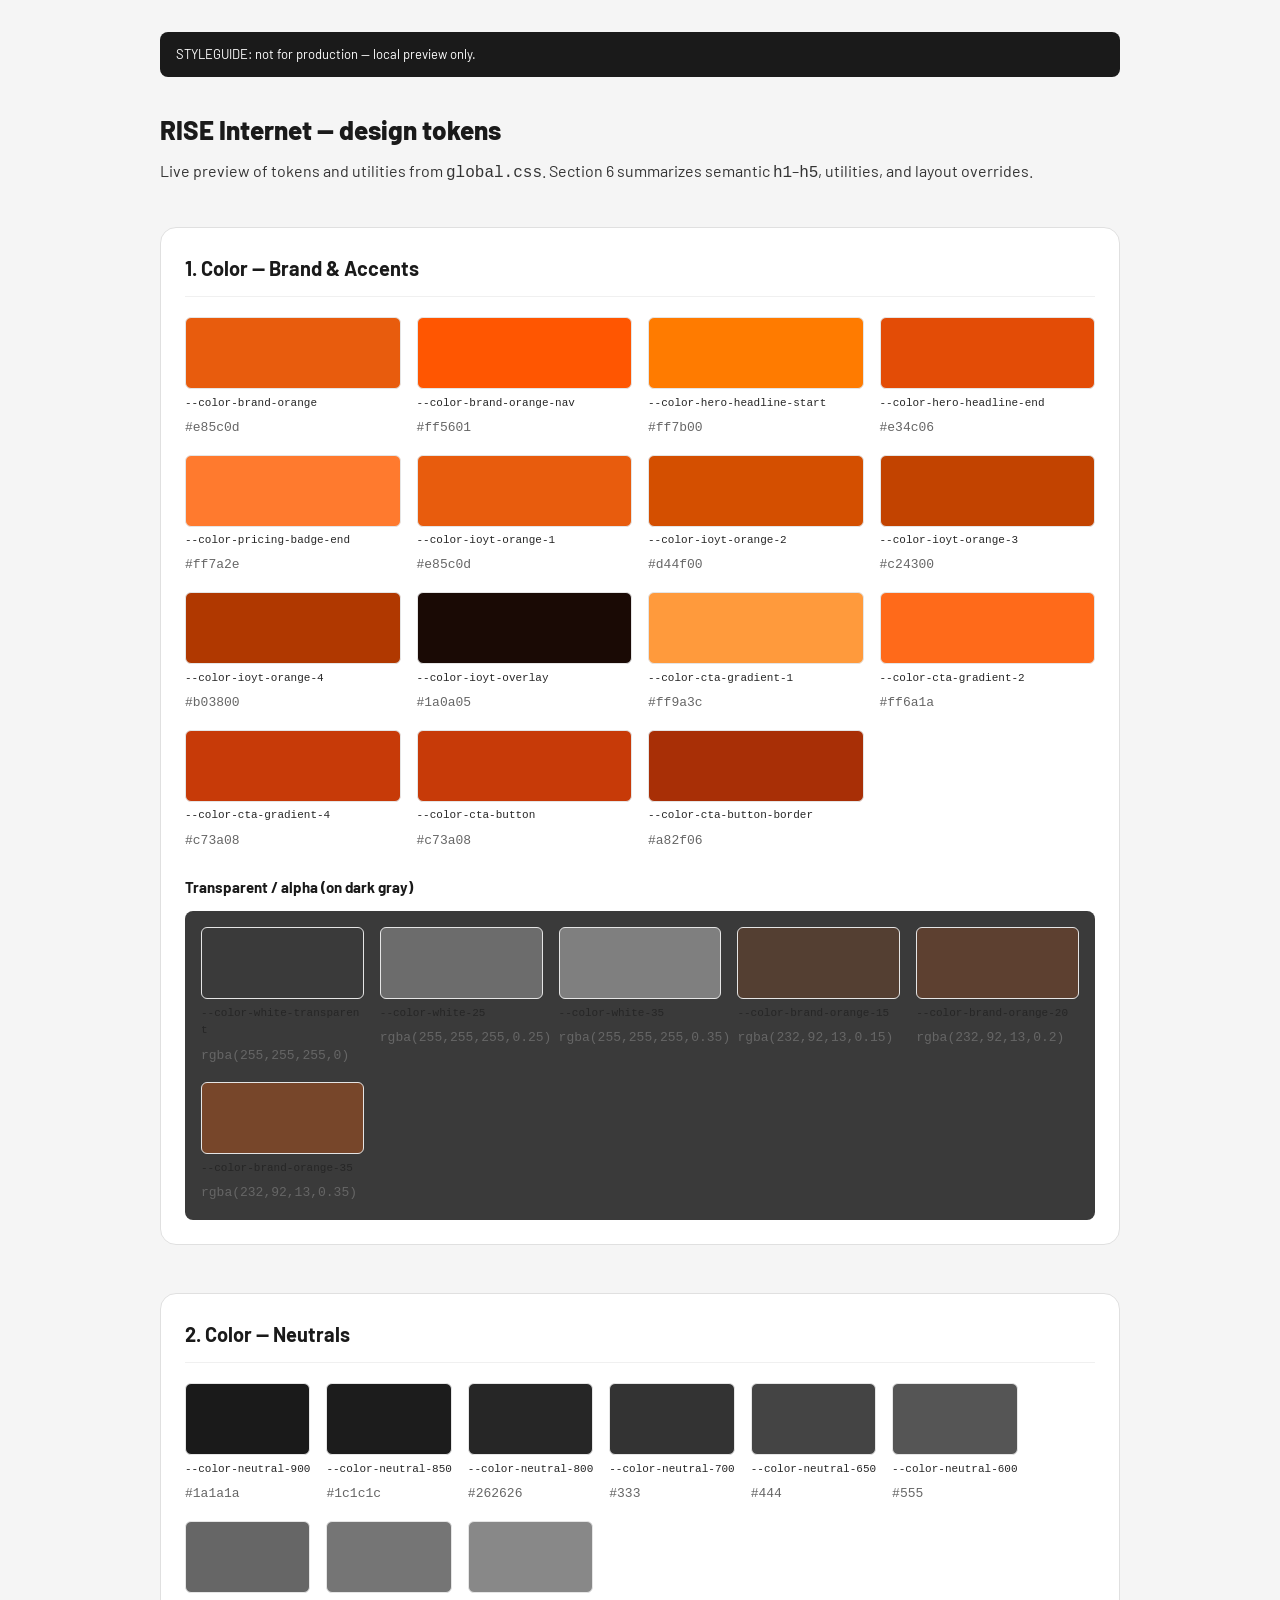
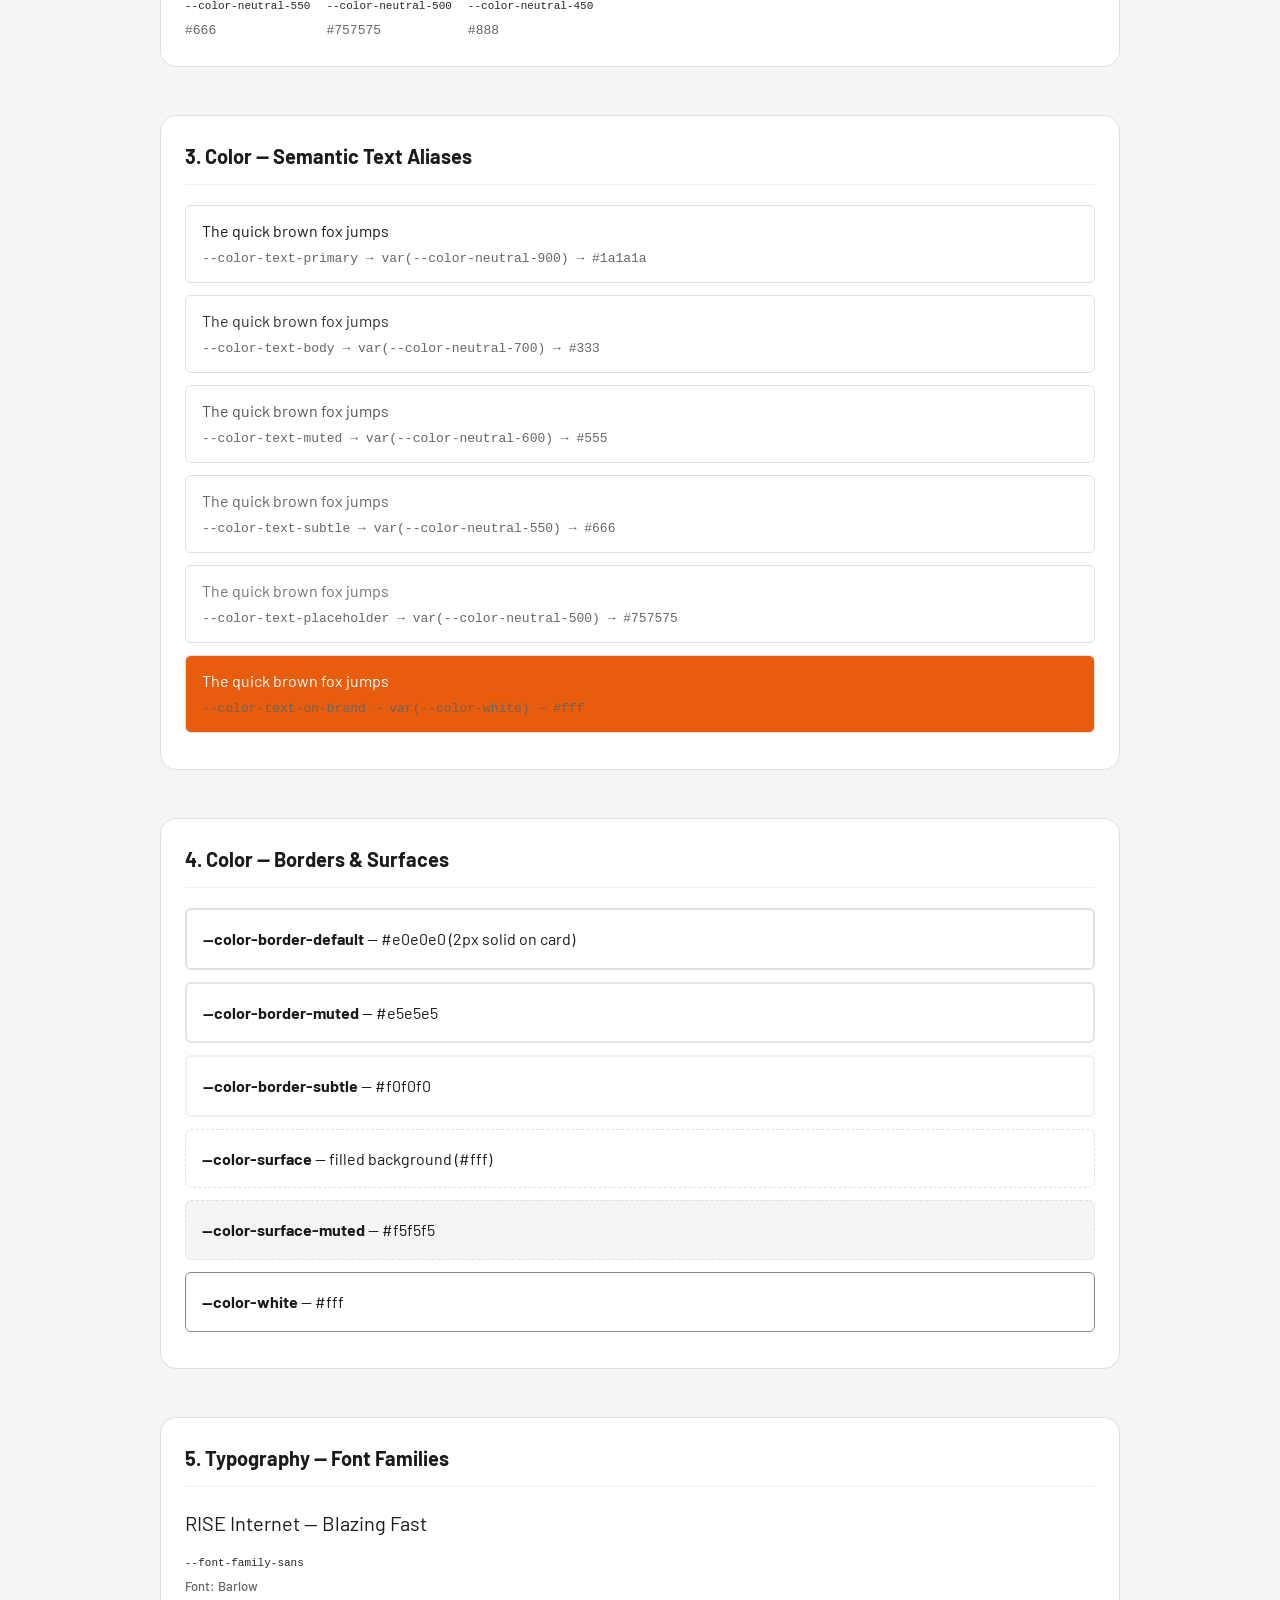
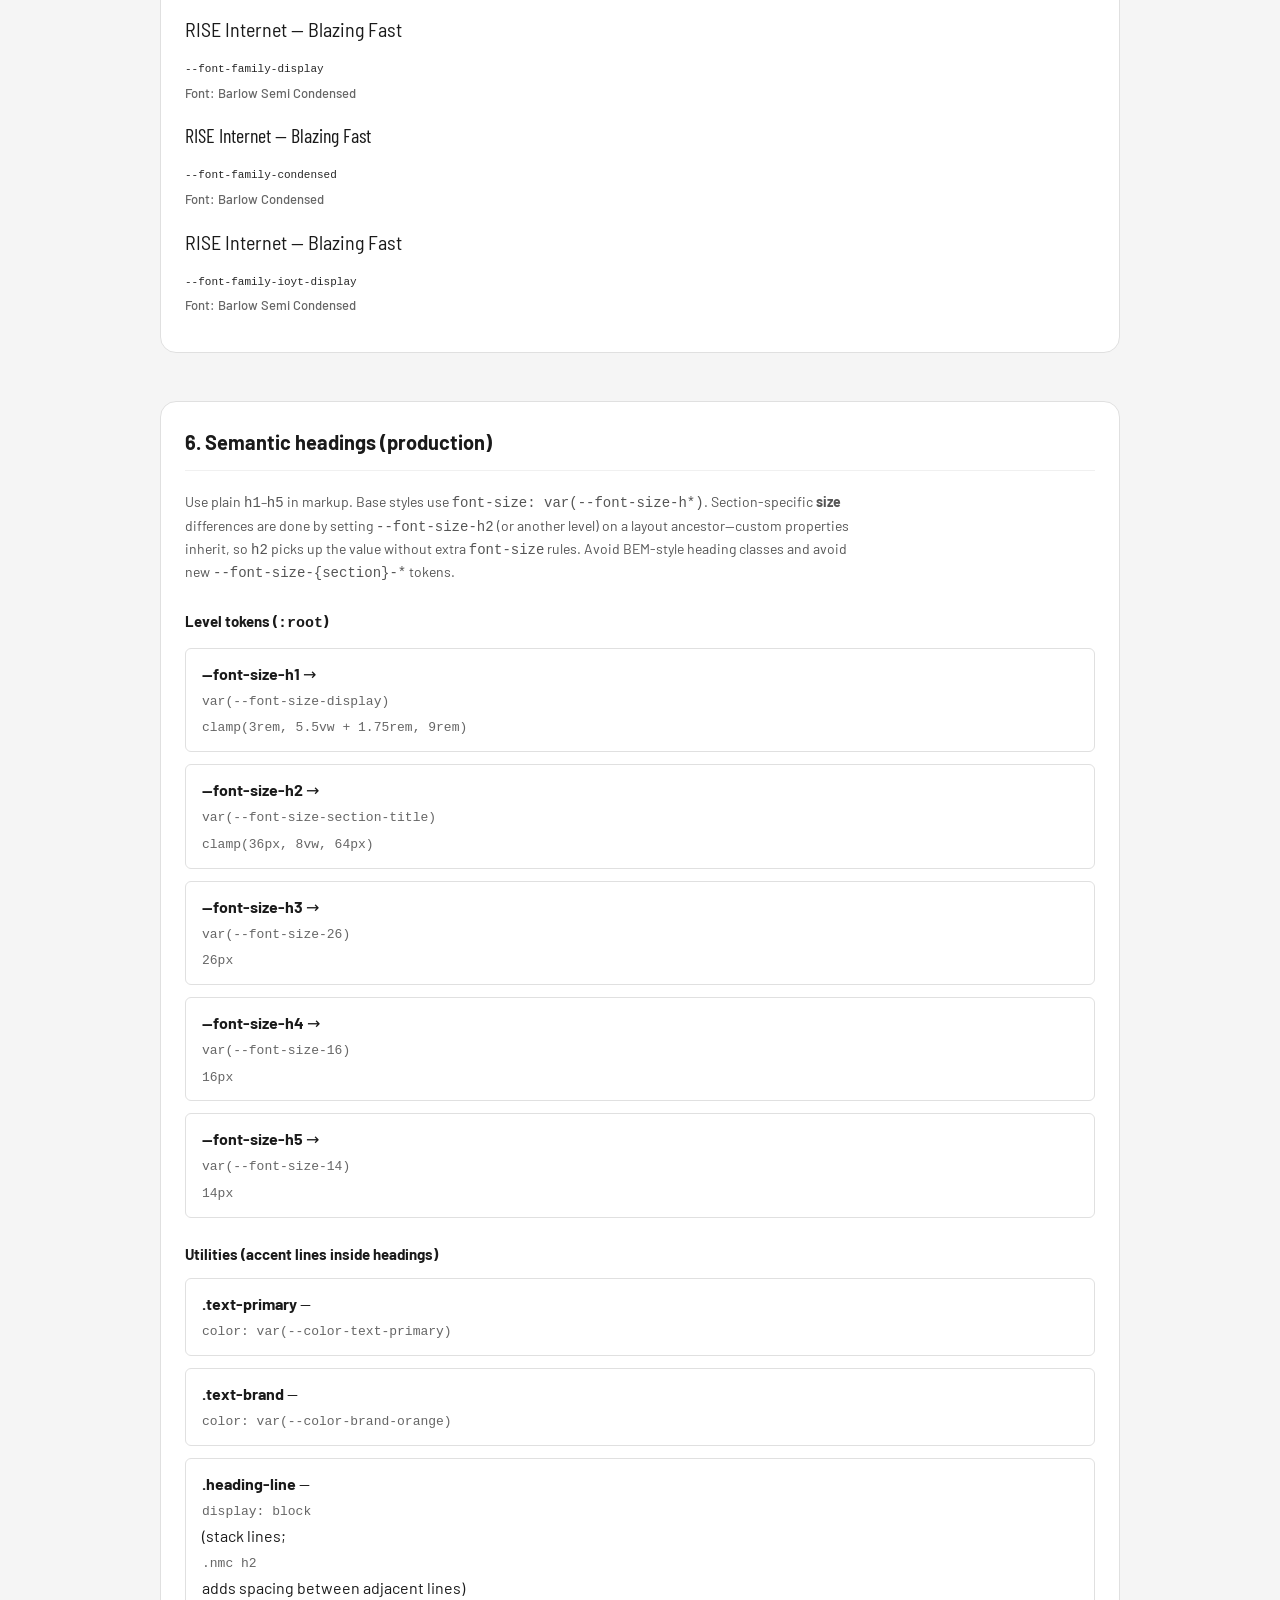
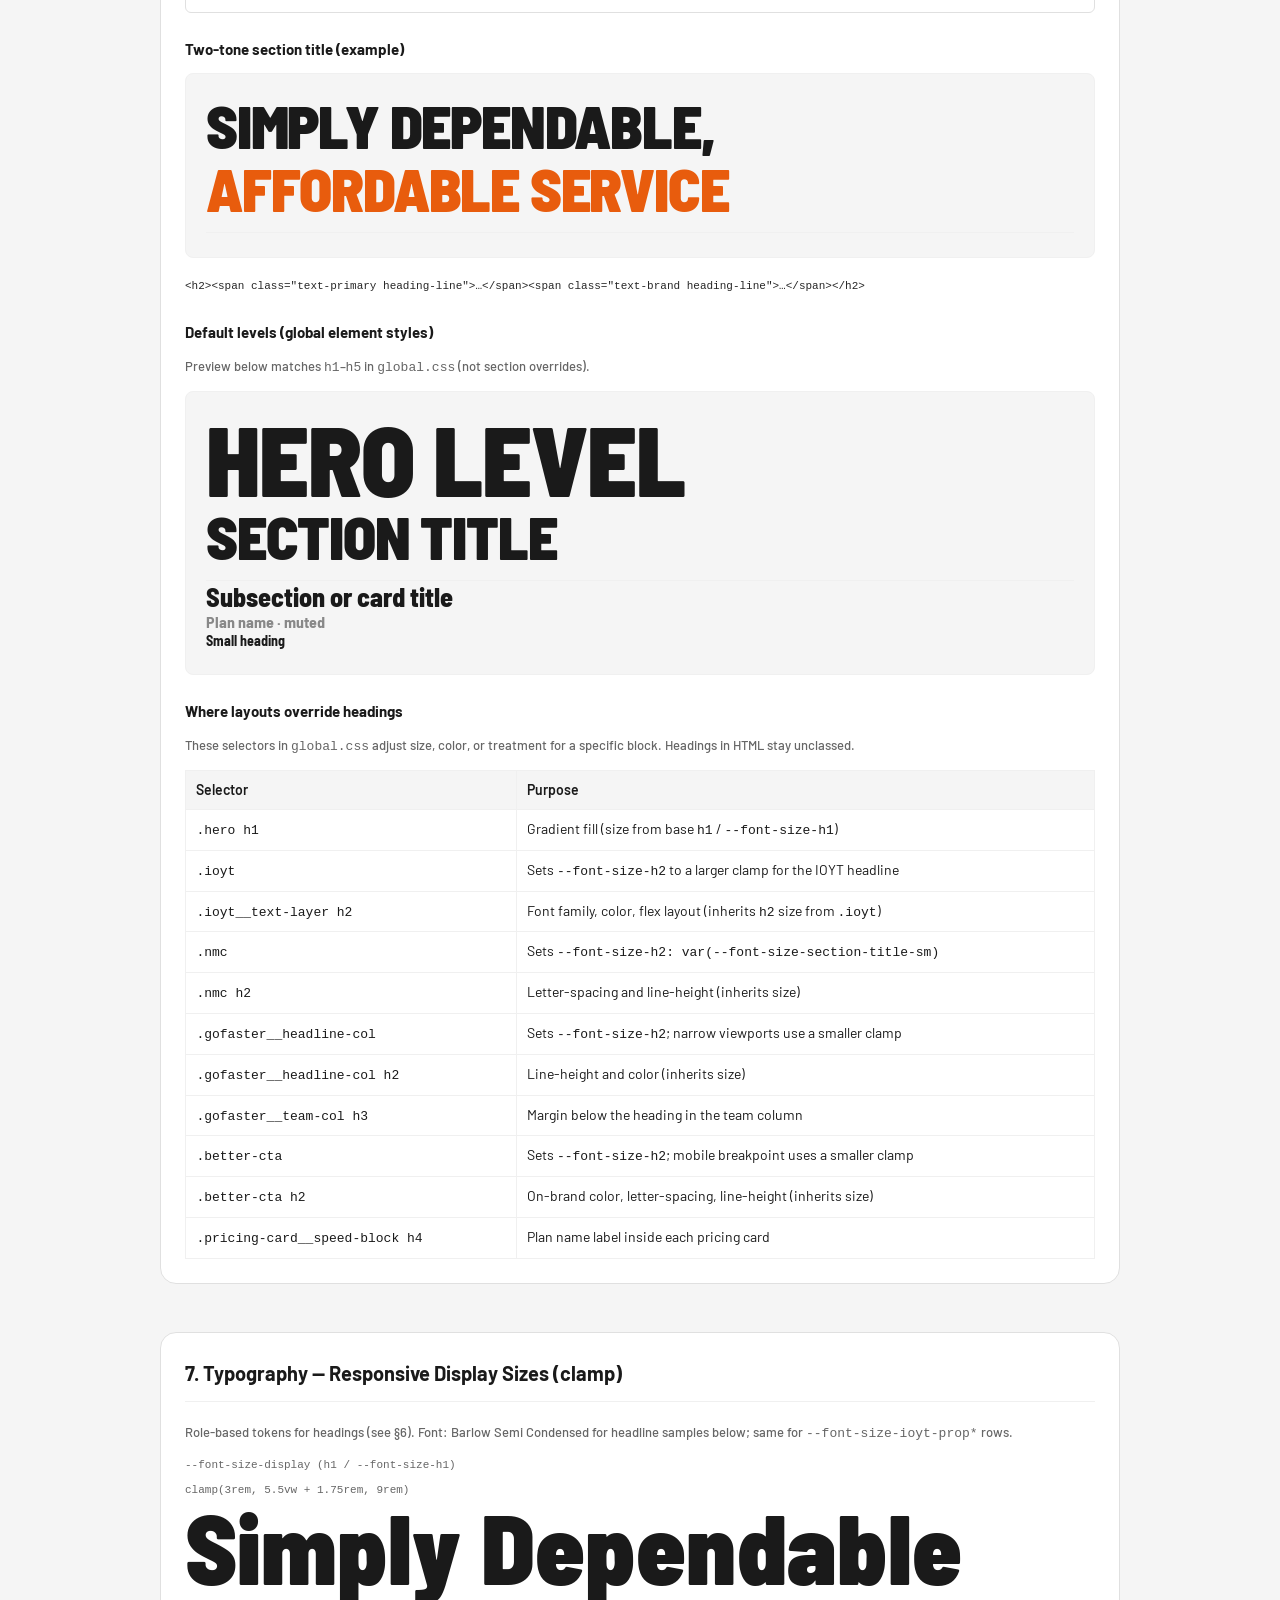
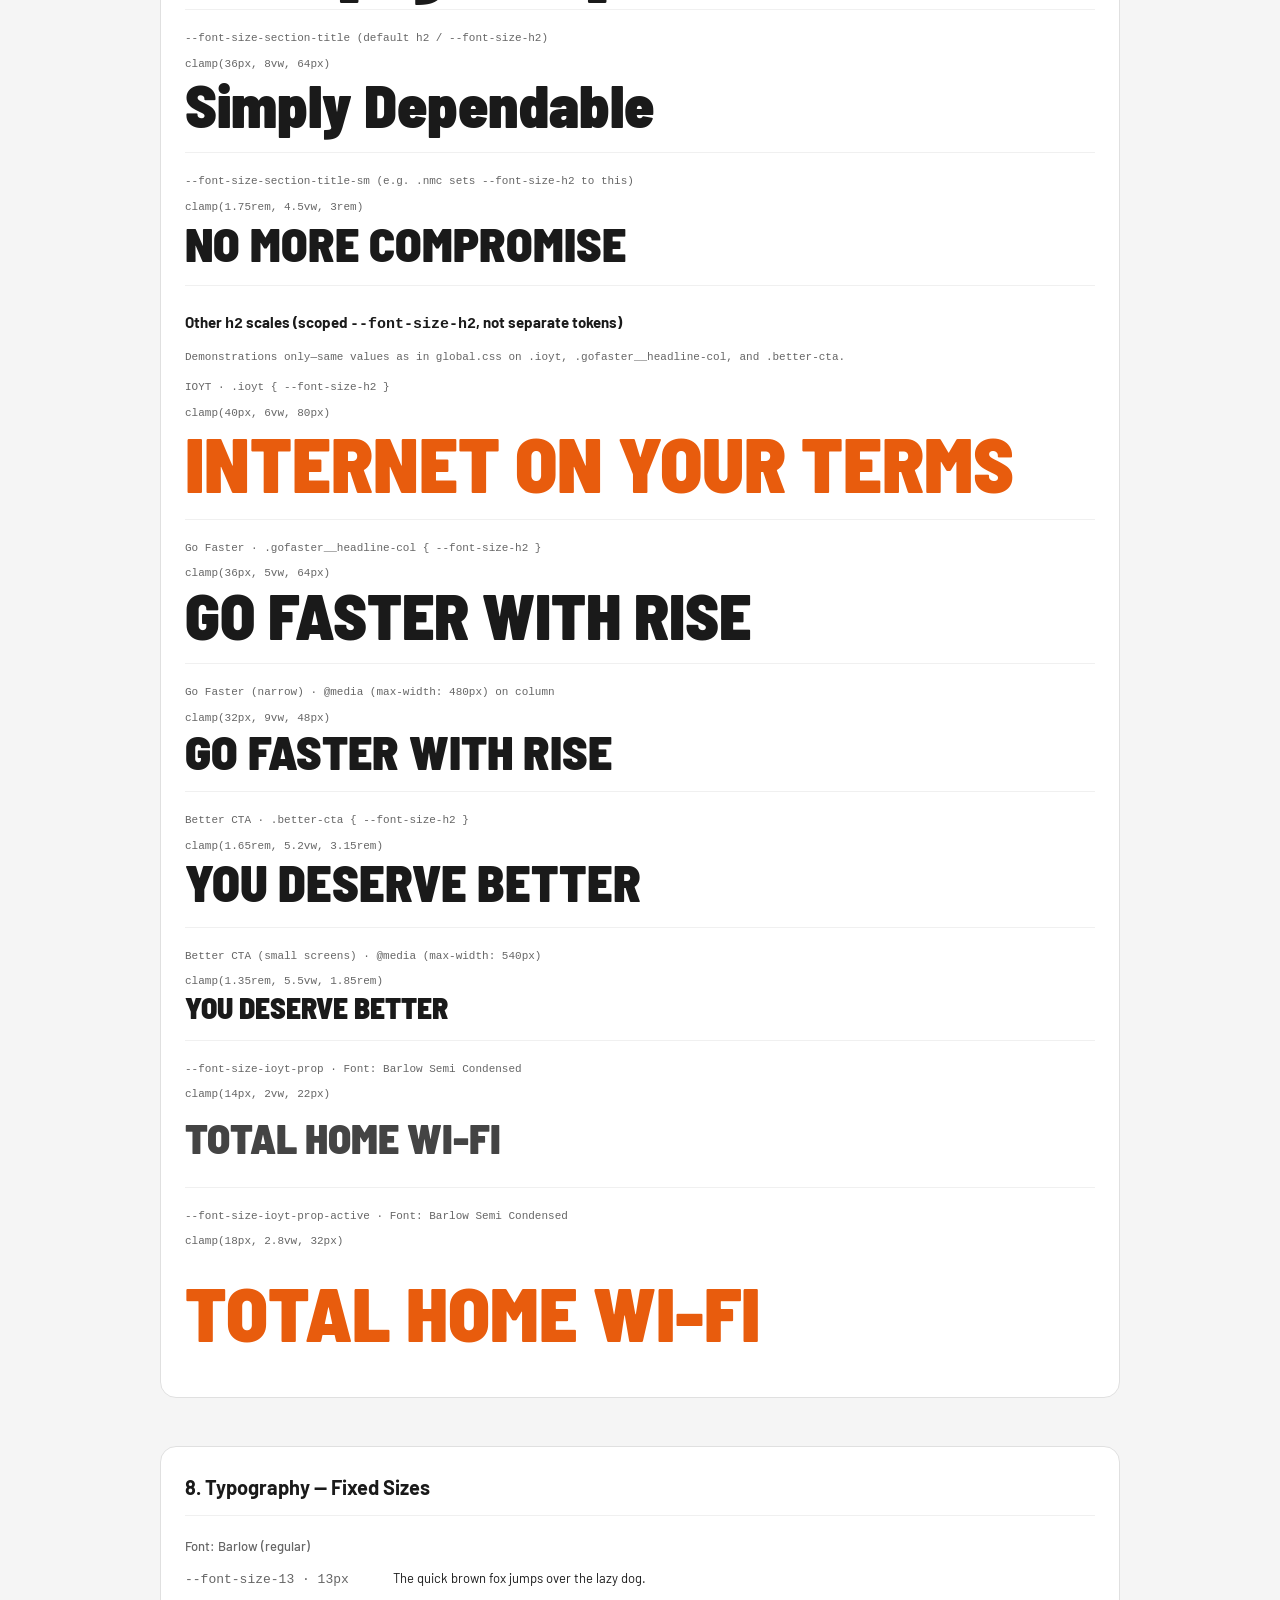
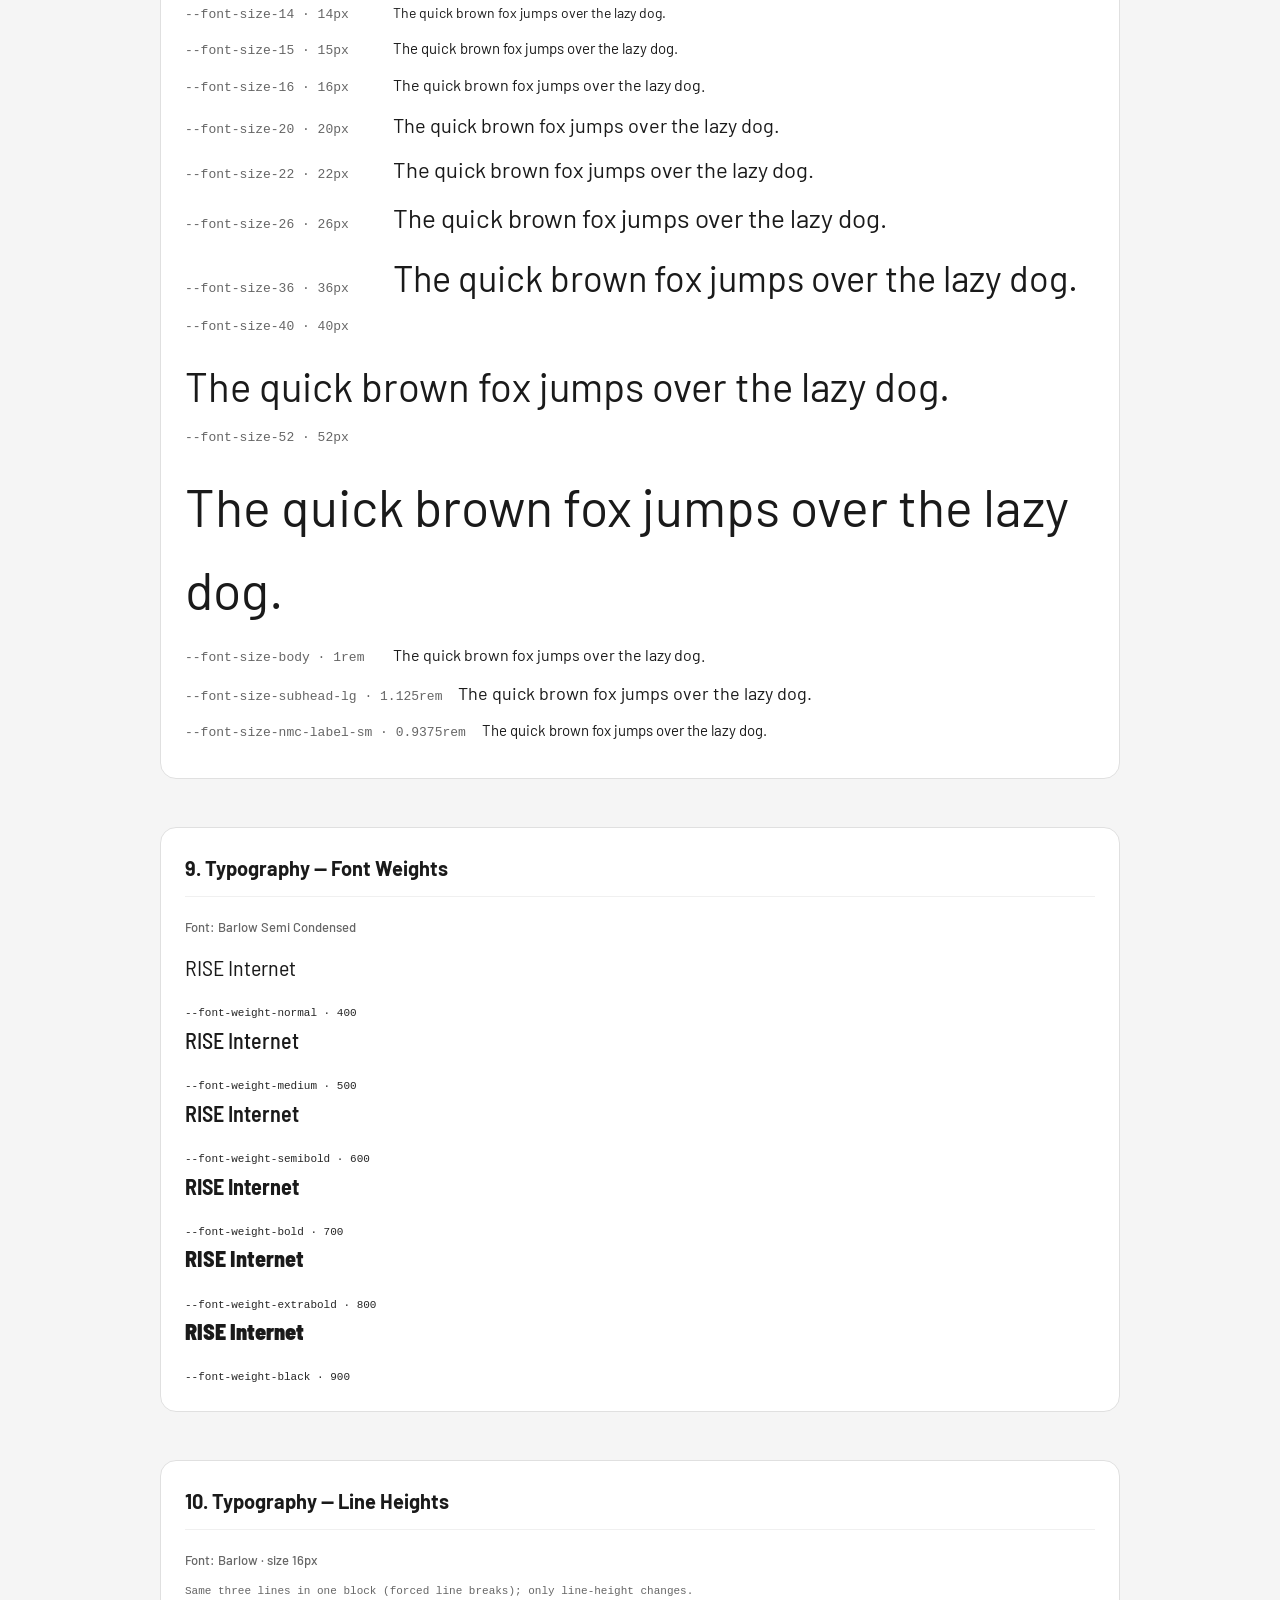
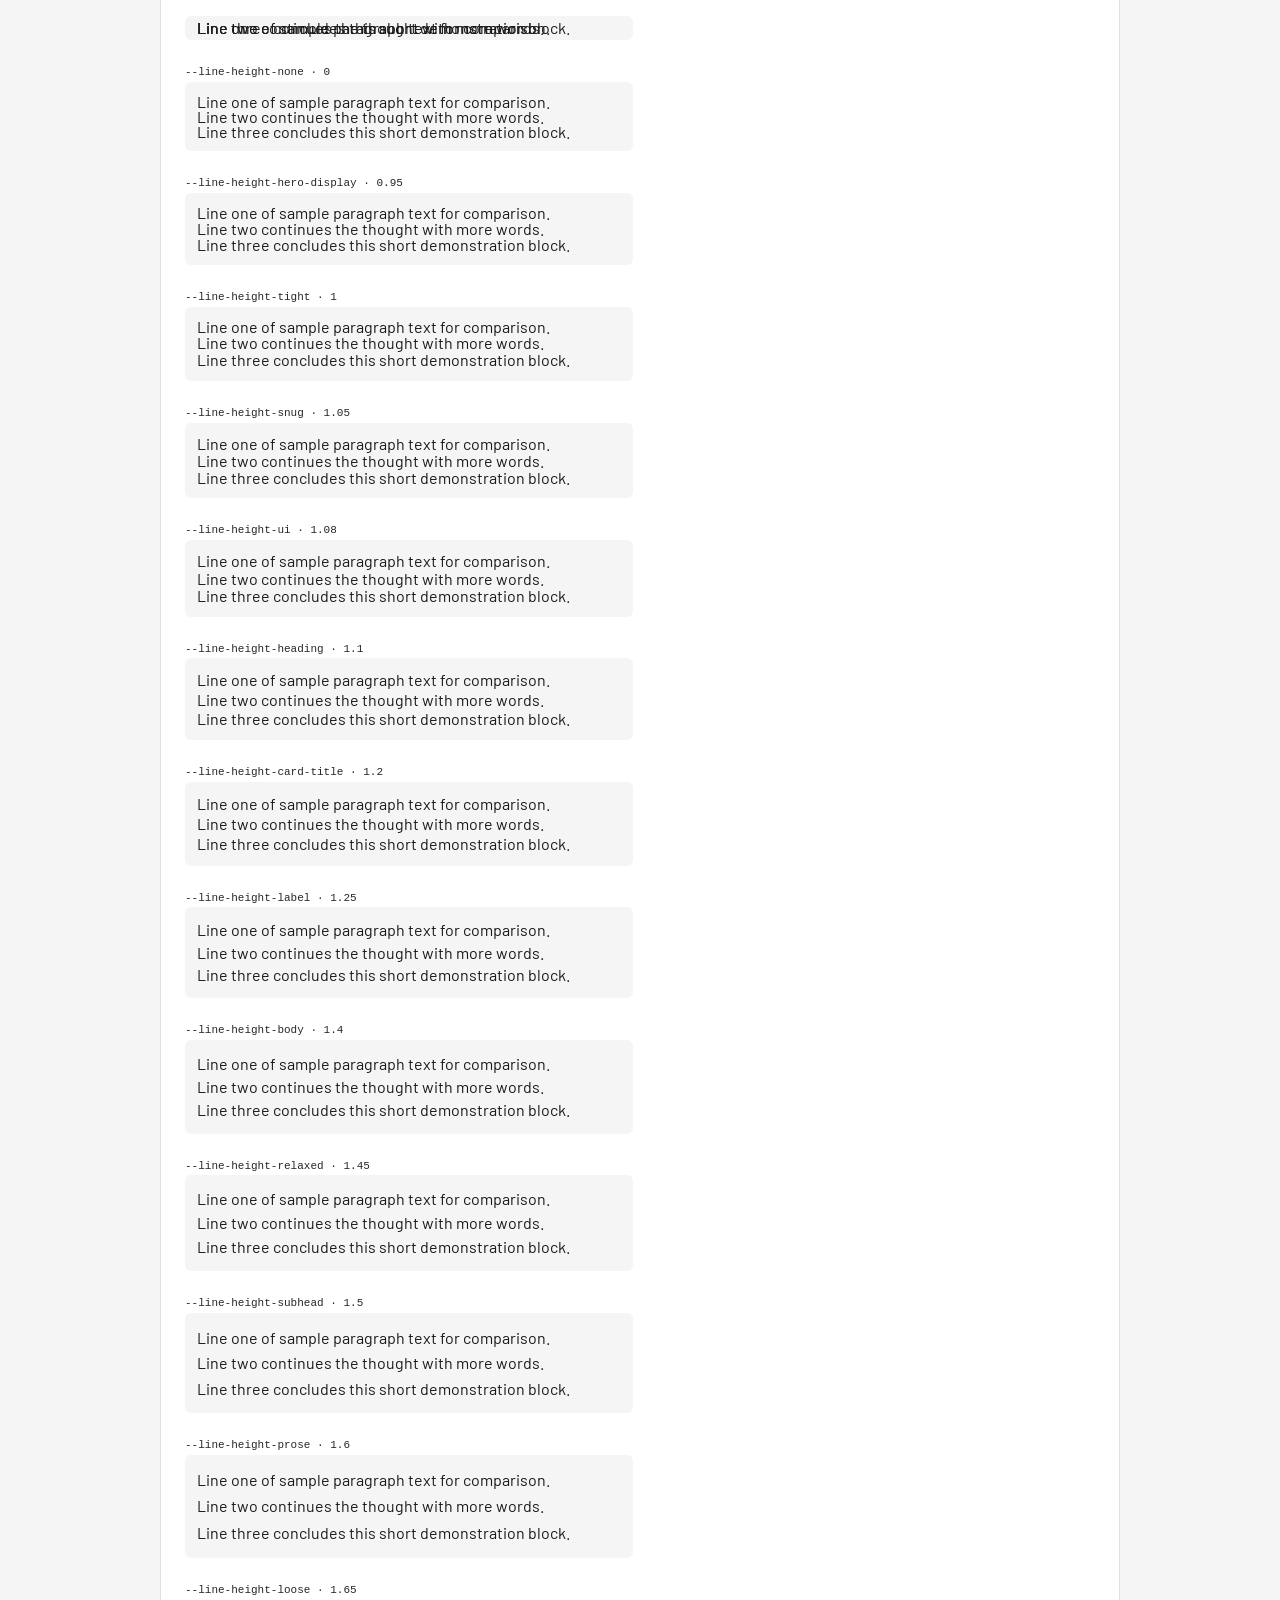
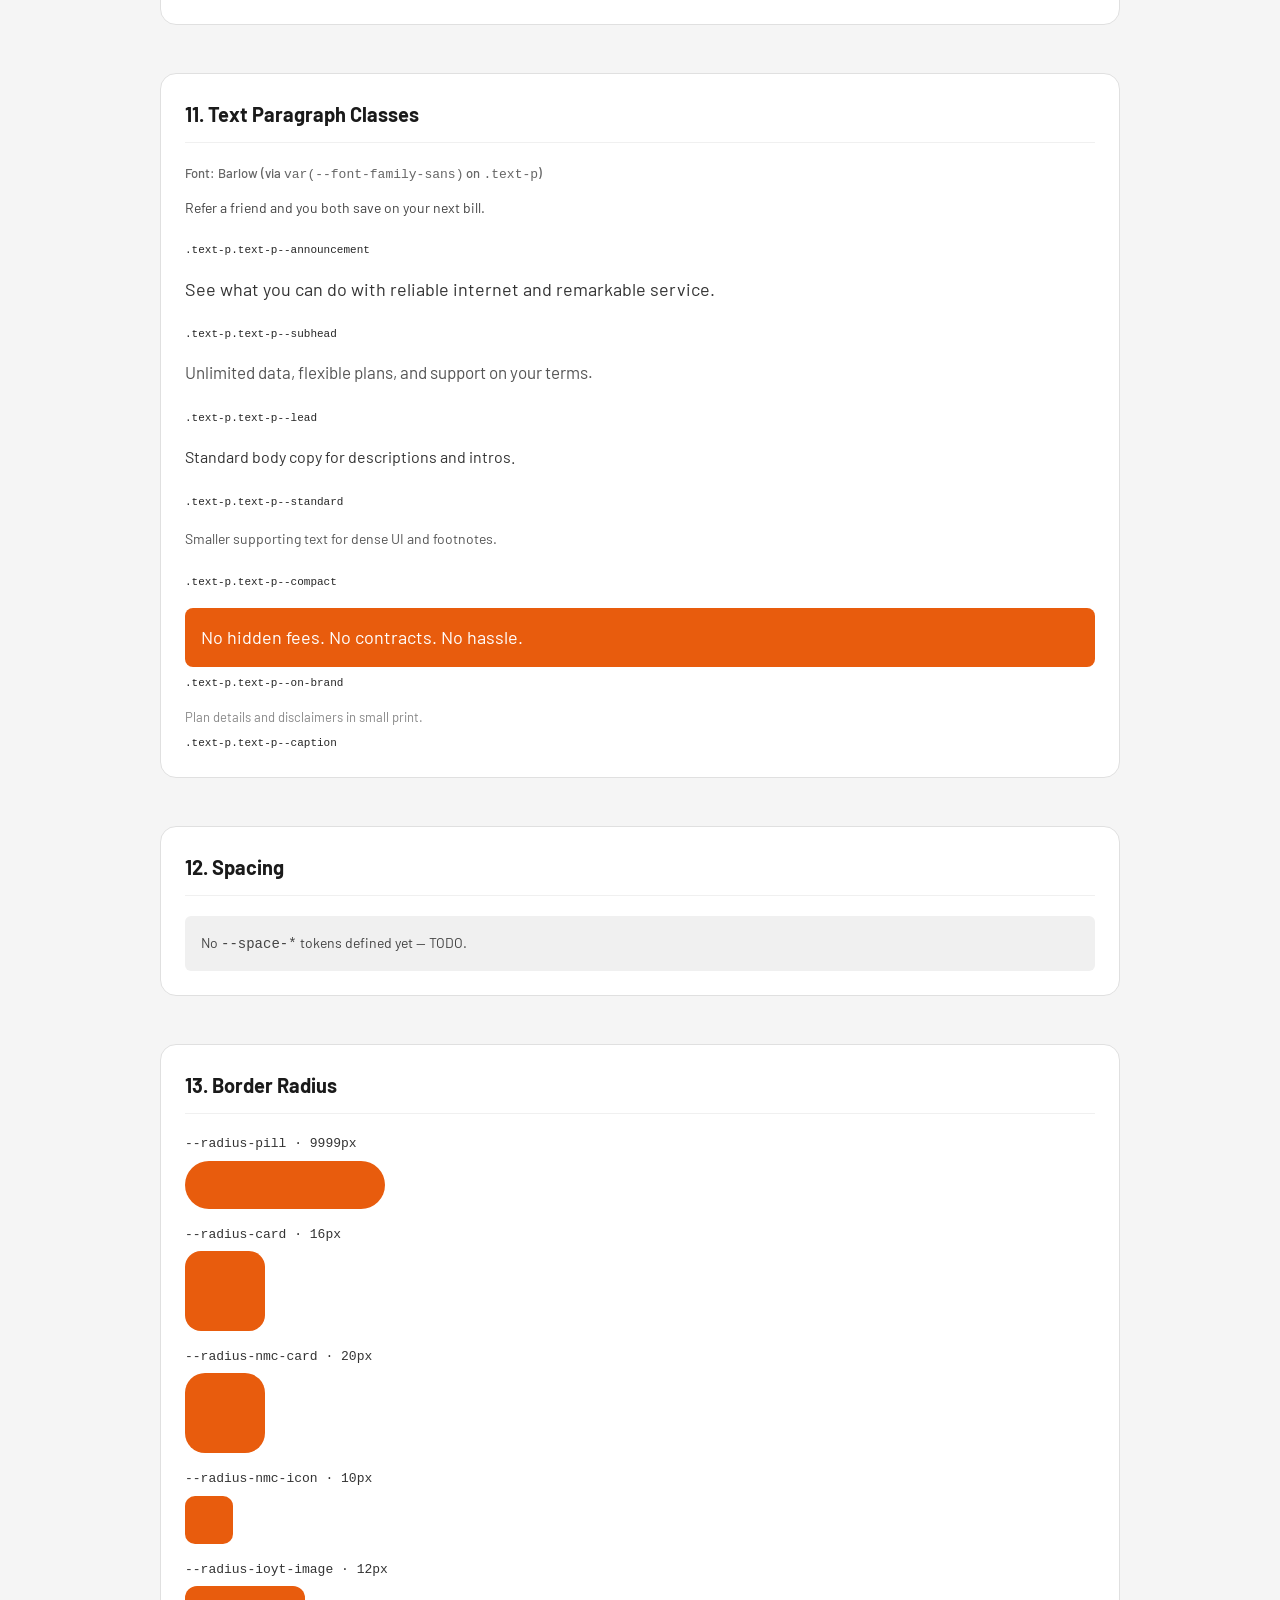
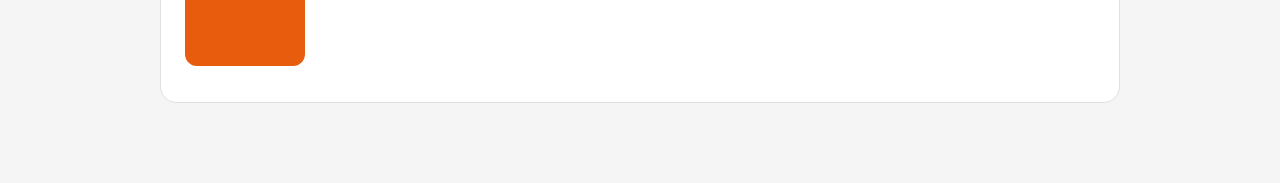
==== styleguide.html @ 84411ff9 "Initial commit: Rise Internet prototype" ====
<!DOCTYPE html>
<!-- STYLEGUIDE: not for production -->
<html lang="en">
<head>
  <meta charset="UTF-8" />
  <meta name="viewport" content="width=device-width, initial-scale=1" />
  <title>RISE Internet — Style guide</title>
  <link rel="preconnect" href="https://fonts.googleapis.com" />
  <link rel="preconnect" href="https://fonts.gstatic.com" crossorigin />
  <link href="https://fonts.googleapis.com/css2?family=Barlow:wght@400;500;600;700;800;900&family=Barlow+Condensed:wght@700;800;900&family=Barlow+Semi+Condensed:wght@700;800;900&display=swap" rel="stylesheet" />
  <link rel="stylesheet" href="global.css" />
  <style>
    /* Demo chrome only — does not define or override design tokens */
    .sg {
      font-family: var(--font-family-sans);
      color: var(--color-neutral-900);
      background: var(--color-surface-muted);
      min-height: 100vh;
      padding: 2rem 1.5rem 4rem;
    }
    /* Neutralize global semantic heading styles (this page is a token preview, not marketing layout) */
    .sg h1,
    .sg h2,
    .sg h3,
    .sg h4,
    .sg h5 {
      font-family: var(--font-family-sans);
      font-weight: var(--font-weight-bold);
      text-transform: none;
      letter-spacing: normal;
      line-height: var(--line-height-prose);
      background: none;
      -webkit-text-fill-color: unset;
      color: var(--color-neutral-900);
    }
    .sg__banner {
      max-width: 960px;
      margin: 0 auto 2rem;
      padding: 0.75rem 1rem;
      background: var(--color-neutral-900);
      color: var(--color-white);
      font-size: var(--font-size-13);
      border-radius: 8px;
    }
    .sg__intro {
      max-width: 960px;
      margin: 0 auto 2.5rem;
    }
    .sg__intro h1 {
      margin: 0 0 0.5rem;
      font-size: var(--font-size-26);
      font-weight: var(--font-weight-extrabold);
    }
    .sg__note {
      margin: 0 0 1.25rem;
      font-size: var(--font-size-14);
      color: var(--color-text-muted);
      line-height: var(--line-height-prose);
      max-width: 42rem;
    }
    .sg__section {
      max-width: 960px;
      margin: 0 auto 3rem;
      padding: 1.5rem;
      background: var(--color-white);
      border-radius: var(--radius-card);
      border: 1px solid var(--color-border-default);
    }
    .sg__section h2 {
      margin: 0 0 1.25rem;
      font-size: var(--font-size-20);
      font-weight: var(--font-weight-bold);
      padding-bottom: 0.75rem;
      border-bottom: 1px solid var(--color-border-subtle);
    }
    .sg__subsection-title {
      margin: 1.5rem 0 0.75rem;
      font-size: var(--font-size-15);
      font-weight: var(--font-weight-semibold);
      color: var(--color-neutral-650);
    }
    .sg__subsection-title:first-child {
      margin-top: 0;
    }
    .sg__grid {
      display: grid;
      grid-template-columns: repeat(auto-fill, minmax(140px, 1fr));
      gap: 1rem;
    }
    .sg__grid--wide {
      grid-template-columns: repeat(auto-fill, minmax(200px, 1fr));
    }
    .sg__swatch {
      display: flex;
      flex-direction: column;
      gap: 0.35rem;
    }
    .sg__swatch-fill {
      height: 72px;
      border-radius: 6px;
      border: 1px solid var(--color-border-muted);
    }
    .sg__token-name {
      font-family: ui-monospace, "Cascadia Code", "Source Code Pro", Menlo, monospace;
      font-size: 11px;
      word-break: break-all;
      color: var(--color-neutral-800);
    }
    .sg__hex {
      font-family: ui-monospace, "Cascadia Code", Menlo, monospace;
      font-size: var(--font-size-13);
      color: var(--color-neutral-550);
    }
    .sg__alpha-stage {
      background: #3a3a3a;
      padding: 1rem;
      border-radius: 8px;
      margin-top: 0.5rem;
    }
    .sg__alpha-stage .sg__grid {
      grid-template-columns: repeat(auto-fill, minmax(140px, 1fr));
    }
    .sg__neutral-row {
      display: flex;
      flex-wrap: wrap;
      gap: 1rem;
    }
    .sg__semantic-line {
      padding: 0.75rem 1rem;
      border: 1px solid var(--color-border-default);
      border-radius: 6px;
      margin-bottom: 0.75rem;
    }
    .sg__semantic-line code {
      display: block;
      font-size: var(--font-size-13);
      margin-top: 0.35rem;
      color: var(--color-neutral-550);
    }
    .sg__border-demo {
      padding: 1rem;
      margin-bottom: 0.75rem;
      border-radius: 6px;
      background: var(--color-surface);
    }
    .sg__border-demo--fill {
      min-height: 56px;
    }
    .sg__clamp-row {
      margin-bottom: 1.25rem;
      padding-bottom: 1rem;
      border-bottom: 1px solid var(--color-border-subtle);
    }
    .sg__clamp-row:last-child {
      border-bottom: none;
      margin-bottom: 0;
      padding-bottom: 0;
    }
    .sg__clamp-meta {
      font-family: ui-monospace, Menlo, monospace;
      font-size: 11px;
      color: var(--color-neutral-550);
      margin: 0.35rem 0 0.5rem;
      word-break: break-word;
    }
    .sg__fixed-row {
      display: flex;
      align-items: baseline;
      gap: 1rem;
      flex-wrap: wrap;
      margin-bottom: 0.65rem;
      font-size: var(--font-size-16);
    }
    .sg__fixed-row code {
      font-family: ui-monospace, Menlo, monospace;
      font-size: var(--font-size-13);
      color: var(--color-neutral-550);
      min-width: 12rem;
    }
    .sg__weight-row {
      margin-bottom: 0.75rem;
    }
    .sg__lh-block {
      max-width: 28rem;
      margin-bottom: 1rem;
      padding: 0.75rem;
      background: var(--color-surface-muted);
      border-radius: 6px;
    }
    .sg__lh-block p,
    .sg__lh-lines {
      margin: 0;
    }
    .sg__todo {
      padding: 1rem;
      background: var(--color-border-subtle);
      border-radius: 6px;
      color: var(--color-neutral-650);
      font-size: var(--font-size-14);
    }
    .sg__radius-demo {
      background: var(--color-brand-orange);
      margin-bottom: 0.75rem;
    }
    .sg__radius-label {
      font-size: var(--font-size-13);
      font-family: ui-monospace, Menlo, monospace;
      margin-bottom: 0.35rem;
      color: var(--color-neutral-700);
    }
    .sg__font-name {
      margin: 0.25rem 0 0.75rem;
      font-size: var(--font-size-13);
      font-weight: var(--font-weight-medium);
      color: var(--color-neutral-550);
    }
    /* Production heading preview (overrides .sg h* reset; mirrors global.css) */
    .sg__marketing {
      padding: 1.25rem 1.25rem 1.5rem;
      background: var(--color-surface-muted);
      border-radius: 8px;
      border: 1px solid var(--color-border-subtle);
      margin: 0.75rem 0 1.25rem;
    }
    .sg__marketing > * + * {
      margin-top: 0.65rem;
    }
    .sg .sg__marketing h1 {
      font-family: var(--font-family-display);
      font-weight: var(--font-weight-black);
      font-size: var(--font-size-h1);
      line-height: var(--line-height-hero-display);
      letter-spacing: -0.01em;
      text-transform: uppercase;
      color: var(--color-text-primary);
      margin: 0;
      background: none;
      -webkit-text-fill-color: unset;
    }
    .sg .sg__marketing h2 {
      font-family: var(--font-family-display);
      font-weight: var(--font-weight-black);
      font-size: var(--font-size-h2);
      line-height: var(--line-height-snug);
      letter-spacing: -0.02em;
      text-transform: uppercase;
      color: var(--color-text-primary);
      margin: 0;
    }
    .sg .sg__marketing h3 {
      font-family: var(--font-family-display);
      font-weight: var(--font-weight-extrabold);
      font-size: var(--font-size-h3);
      line-height: var(--line-height-card-title);
      letter-spacing: normal;
      text-transform: none;
      color: var(--color-text-primary);
      margin: 0;
    }
    .sg .sg__marketing h4 {
      font-family: var(--font-family-display);
      font-weight: var(--font-weight-bold);
      font-size: var(--font-size-h4);
      line-height: var(--line-height-label);
      letter-spacing: normal;
      text-transform: none;
      color: var(--color-neutral-450);
      margin: 0;
    }
    .sg .sg__marketing h5 {
      font-family: var(--font-family-display);
      font-weight: var(--font-weight-bold);
      font-size: var(--font-size-h5);
      line-height: var(--line-height-label);
      letter-spacing: normal;
      text-transform: none;
      color: var(--color-text-primary);
      margin: 0;
    }
    .sg__override-table {
      width: 100%;
      border-collapse: collapse;
      font-size: var(--font-size-14);
      margin: 0.5rem 0 0;
    }
    .sg__override-table th,
    .sg__override-table td {
      border: 1px solid var(--color-border-subtle);
      padding: 0.5rem 0.65rem;
      text-align: left;
      vertical-align: top;
    }
    .sg__override-table th {
      background: var(--color-surface-muted);
      font-weight: var(--font-weight-semibold);
    }
    .sg__override-table code {
      font-family: ui-monospace, Menlo, monospace;
      font-size: var(--font-size-13);
      word-break: break-word;
    }
  </style>
</head>
<body class="sg">
  <div class="sg__banner">STYLEGUIDE: not for production — local preview only.</div>

  <div class="sg__intro">
    <h1>RISE Internet — design tokens</h1>
    <p class="text-p text-p--standard">
      Live preview of tokens and utilities from <code>global.css</code>. Section 6 summarizes semantic <code>h1</code>–<code>h5</code>, utilities, and layout overrides.
    </p>
  </div>

  <!-- 1. Brand & accents -->
  <section class="sg__section" aria-labelledby="sg-h1">
    <h2 id="sg-h1">1. Color — Brand &amp; Accents</h2>
    <div class="sg__grid sg__grid--wide">
      <div class="sg__swatch">
        <div class="sg__swatch-fill" style="background: var(--color-brand-orange)"></div>
        <span class="sg__token-name">--color-brand-orange</span>
        <span class="sg__hex">#e85c0d</span>
      </div>
      <div class="sg__swatch">
        <div class="sg__swatch-fill" style="background: var(--color-brand-orange-nav)"></div>
        <span class="sg__token-name">--color-brand-orange-nav</span>
        <span class="sg__hex">#ff5601</span>
      </div>
      <div class="sg__swatch">
        <div class="sg__swatch-fill" style="background: var(--color-hero-headline-start)"></div>
        <span class="sg__token-name">--color-hero-headline-start</span>
        <span class="sg__hex">#ff7b00</span>
      </div>
      <div class="sg__swatch">
        <div class="sg__swatch-fill" style="background: var(--color-hero-headline-end)"></div>
        <span class="sg__token-name">--color-hero-headline-end</span>
        <span class="sg__hex">#e34c06</span>
      </div>
      <div class="sg__swatch">
        <div class="sg__swatch-fill" style="background: var(--color-pricing-badge-end)"></div>
        <span class="sg__token-name">--color-pricing-badge-end</span>
        <span class="sg__hex">#ff7a2e</span>
      </div>
      <div class="sg__swatch">
        <div class="sg__swatch-fill" style="background: var(--color-ioyt-orange-1)"></div>
        <span class="sg__token-name">--color-ioyt-orange-1</span>
        <span class="sg__hex">#e85c0d</span>
      </div>
      <div class="sg__swatch">
        <div class="sg__swatch-fill" style="background: var(--color-ioyt-orange-2)"></div>
        <span class="sg__token-name">--color-ioyt-orange-2</span>
        <span class="sg__hex">#d44f00</span>
      </div>
      <div class="sg__swatch">
        <div class="sg__swatch-fill" style="background: var(--color-ioyt-orange-3)"></div>
        <span class="sg__token-name">--color-ioyt-orange-3</span>
        <span class="sg__hex">#c24300</span>
      </div>
      <div class="sg__swatch">
        <div class="sg__swatch-fill" style="background: var(--color-ioyt-orange-4)"></div>
        <span class="sg__token-name">--color-ioyt-orange-4</span>
        <span class="sg__hex">#b03800</span>
      </div>
      <div class="sg__swatch">
        <div class="sg__swatch-fill" style="background: var(--color-ioyt-overlay)"></div>
        <span class="sg__token-name">--color-ioyt-overlay</span>
        <span class="sg__hex">#1a0a05</span>
      </div>
      <div class="sg__swatch">
        <div class="sg__swatch-fill" style="background: var(--color-cta-gradient-1)"></div>
        <span class="sg__token-name">--color-cta-gradient-1</span>
        <span class="sg__hex">#ff9a3c</span>
      </div>
      <div class="sg__swatch">
        <div class="sg__swatch-fill" style="background: var(--color-cta-gradient-2)"></div>
        <span class="sg__token-name">--color-cta-gradient-2</span>
        <span class="sg__hex">#ff6a1a</span>
      </div>
      <div class="sg__swatch">
        <div class="sg__swatch-fill" style="background: var(--color-cta-gradient-4)"></div>
        <span class="sg__token-name">--color-cta-gradient-4</span>
        <span class="sg__hex">#c73a08</span>
      </div>
      <div class="sg__swatch">
        <div class="sg__swatch-fill" style="background: var(--color-cta-button)"></div>
        <span class="sg__token-name">--color-cta-button</span>
        <span class="sg__hex">#c73a08</span>
      </div>
      <div class="sg__swatch">
        <div class="sg__swatch-fill" style="background: var(--color-cta-button-border)"></div>
        <span class="sg__token-name">--color-cta-button-border</span>
        <span class="sg__hex">#a82f06</span>
      </div>
    </div>

    <h3 class="sg__subsection-title">Transparent / alpha (on dark gray)</h3>
    <div class="sg__alpha-stage">
      <div class="sg__grid">
        <div class="sg__swatch">
          <div class="sg__swatch-fill" style="background: var(--color-white-transparent)"></div>
          <span class="sg__token-name">--color-white-transparent</span>
          <span class="sg__hex">rgba(255,255,255,0)</span>
        </div>
        <div class="sg__swatch">
          <div class="sg__swatch-fill" style="background: var(--color-white-25)"></div>
          <span class="sg__token-name">--color-white-25</span>
          <span class="sg__hex">rgba(255,255,255,0.25)</span>
        </div>
        <div class="sg__swatch">
          <div class="sg__swatch-fill" style="background: var(--color-white-35)"></div>
          <span class="sg__token-name">--color-white-35</span>
          <span class="sg__hex">rgba(255,255,255,0.35)</span>
        </div>
        <div class="sg__swatch">
          <div class="sg__swatch-fill" style="background: var(--color-brand-orange-15)"></div>
          <span class="sg__token-name">--color-brand-orange-15</span>
          <span class="sg__hex">rgba(232,92,13,0.15)</span>
        </div>
        <div class="sg__swatch">
          <div class="sg__swatch-fill" style="background: var(--color-brand-orange-20)"></div>
          <span class="sg__token-name">--color-brand-orange-20</span>
          <span class="sg__hex">rgba(232,92,13,0.2)</span>
        </div>
        <div class="sg__swatch">
          <div class="sg__swatch-fill" style="background: var(--color-brand-orange-35)"></div>
          <span class="sg__token-name">--color-brand-orange-35</span>
          <span class="sg__hex">rgba(232,92,13,0.35)</span>
        </div>
      </div>
    </div>
  </section>

  <!-- 2. Neutrals -->
  <section class="sg__section" aria-labelledby="sg-h2">
    <h2 id="sg-h2">2. Color — Neutrals</h2>
    <div class="sg__neutral-row">
      <div class="sg__swatch" style="min-width: 120px">
        <div class="sg__swatch-fill" style="background: var(--color-neutral-900)"></div>
        <span class="sg__token-name">--color-neutral-900</span>
        <span class="sg__hex">#1a1a1a</span>
      </div>
      <div class="sg__swatch" style="min-width: 120px">
        <div class="sg__swatch-fill" style="background: var(--color-neutral-850)"></div>
        <span class="sg__token-name">--color-neutral-850</span>
        <span class="sg__hex">#1c1c1c</span>
      </div>
      <div class="sg__swatch" style="min-width: 120px">
        <div class="sg__swatch-fill" style="background: var(--color-neutral-800)"></div>
        <span class="sg__token-name">--color-neutral-800</span>
        <span class="sg__hex">#262626</span>
      </div>
      <div class="sg__swatch" style="min-width: 120px">
        <div class="sg__swatch-fill" style="background: var(--color-neutral-700)"></div>
        <span class="sg__token-name">--color-neutral-700</span>
        <span class="sg__hex">#333</span>
      </div>
      <div class="sg__swatch" style="min-width: 120px">
        <div class="sg__swatch-fill" style="background: var(--color-neutral-650)"></div>
        <span class="sg__token-name">--color-neutral-650</span>
        <span class="sg__hex">#444</span>
      </div>
      <div class="sg__swatch" style="min-width: 120px">
        <div class="sg__swatch-fill" style="background: var(--color-neutral-600)"></div>
        <span class="sg__token-name">--color-neutral-600</span>
        <span class="sg__hex">#555</span>
      </div>
      <div class="sg__swatch" style="min-width: 120px">
        <div class="sg__swatch-fill" style="background: var(--color-neutral-550)"></div>
        <span class="sg__token-name">--color-neutral-550</span>
        <span class="sg__hex">#666</span>
      </div>
      <div class="sg__swatch" style="min-width: 120px">
        <div class="sg__swatch-fill" style="background: var(--color-neutral-500)"></div>
        <span class="sg__token-name">--color-neutral-500</span>
        <span class="sg__hex">#757575</span>
      </div>
      <div class="sg__swatch" style="min-width: 120px">
        <div class="sg__swatch-fill" style="background: var(--color-neutral-450)"></div>
        <span class="sg__token-name">--color-neutral-450</span>
        <span class="sg__hex">#888</span>
      </div>
    </div>
  </section>

  <!-- 3. Semantic text -->
  <section class="sg__section" aria-labelledby="sg-h3">
    <h2 id="sg-h3">3. Color — Semantic Text Aliases</h2>
    <div class="sg__semantic-line" style="color: var(--color-text-primary); background: var(--color-white)">
      The quick brown fox jumps
      <code>--color-text-primary → var(--color-neutral-900) → #1a1a1a</code>
    </div>
    <div class="sg__semantic-line" style="color: var(--color-text-body); background: var(--color-white)">
      The quick brown fox jumps
      <code>--color-text-body → var(--color-neutral-700) → #333</code>
    </div>
    <div class="sg__semantic-line" style="color: var(--color-text-muted); background: var(--color-white)">
      The quick brown fox jumps
      <code>--color-text-muted → var(--color-neutral-600) → #555</code>
    </div>
    <div class="sg__semantic-line" style="color: var(--color-text-subtle); background: var(--color-white)">
      The quick brown fox jumps
      <code>--color-text-subtle → var(--color-neutral-550) → #666</code>
    </div>
    <div class="sg__semantic-line" style="color: var(--color-text-placeholder); background: var(--color-white)">
      The quick brown fox jumps
      <code>--color-text-placeholder → var(--color-neutral-500) → #757575</code>
    </div>
    <div class="sg__semantic-line" style="color: var(--color-text-on-brand); background: var(--color-brand-orange)">
      The quick brown fox jumps
      <code>--color-text-on-brand → var(--color-white) → #fff</code>
    </div>
  </section>

  <!-- 4. Borders & surfaces -->
  <section class="sg__section" aria-labelledby="sg-h4">
    <h2 id="sg-h4">4. Color — Borders &amp; Surfaces</h2>
    <div class="sg__border-demo" style="border: 2px solid var(--color-border-default)">
      <strong>--color-border-default</strong> — #e0e0e0 (2px solid on card)
    </div>
    <div class="sg__border-demo" style="border: 2px solid var(--color-border-muted)">
      <strong>--color-border-muted</strong> — #e5e5e5
    </div>
    <div class="sg__border-demo" style="border: 2px solid var(--color-border-subtle)">
      <strong>--color-border-subtle</strong> — #f0f0f0
    </div>
    <div class="sg__border-demo sg__border-demo--fill" style="background: var(--color-surface); border: 1px dashed var(--color-border-default)">
      <strong>--color-surface</strong> — filled background (#fff)
    </div>
    <div class="sg__border-demo sg__border-demo--fill" style="background: var(--color-surface-muted); border: 1px dashed var(--color-border-default)">
      <strong>--color-surface-muted</strong> — #f5f5f5
    </div>
    <div class="sg__border-demo sg__border-demo--fill" style="background: var(--color-white); border: 1px solid var(--color-neutral-450)">
      <strong>--color-white</strong> — #fff
    </div>
  </section>

  <!-- 5. Font families -->
  <section class="sg__section" aria-labelledby="sg-h5">
    <h2 id="sg-h5">5. Typography — Font Families</h2>
    <p style="font-family: var(--font-family-sans); font-size: var(--font-size-20); margin: 0 0 0.5rem">
      RISE Internet — Blazing Fast
    </p>
    <code class="sg__token-name">--font-family-sans</code>
    <p class="sg__font-name">Font: Barlow</p>
    <p style="font-family: var(--font-family-display); font-size: var(--font-size-20); margin: 1rem 0 0.5rem">
      RISE Internet — Blazing Fast
    </p>
    <code class="sg__token-name">--font-family-display</code>
    <p class="sg__font-name">Font: Barlow Semi Condensed</p>
    <p style="font-family: var(--font-family-condensed); font-size: var(--font-size-20); margin: 1rem 0 0.5rem">
      RISE Internet — Blazing Fast
    </p>
    <code class="sg__token-name">--font-family-condensed</code>
    <p class="sg__font-name">Font: Barlow Condensed</p>
    <p style="font-family: var(--font-family-ioyt-display); font-size: var(--font-size-20); margin: 1rem 0 0.5rem">
      RISE Internet — Blazing Fast
    </p>
    <code class="sg__token-name">--font-family-ioyt-display</code>
    <p class="sg__font-name">Font: Barlow Semi Condensed</p>
  </section>

  <!-- 6. Semantic headings -->
  <section class="sg__section" aria-labelledby="sg-h6">
    <h2 id="sg-h6">6. Semantic headings (production)</h2>
    <p class="sg__note">
      Use plain <code>h1</code>–<code>h5</code> in markup. Base styles use <code>font-size: var(--font-size-h*)</code>. Section-specific <strong>size</strong> differences are done by setting <code>--font-size-h2</code> (or another level) on a layout ancestor—custom properties inherit, so <code>h2</code> picks up the value without extra <code>font-size</code> rules. Avoid BEM-style heading classes and avoid new <code>--font-size-{section}-*</code> tokens.
    </p>

    <h3 class="sg__subsection-title">Level tokens (<code>:root</code>)</h3>
    <div class="sg__semantic-line">
      <strong>--font-size-h1</strong> → <code>var(--font-size-display)</code>
      <code>clamp(3rem, 5.5vw + 1.75rem, 9rem)</code>
    </div>
    <div class="sg__semantic-line">
      <strong>--font-size-h2</strong> → <code>var(--font-size-section-title)</code>
      <code>clamp(36px, 8vw, 64px)</code>
    </div>
    <div class="sg__semantic-line">
      <strong>--font-size-h3</strong> → <code>var(--font-size-26)</code> <code>26px</code>
    </div>
    <div class="sg__semantic-line">
      <strong>--font-size-h4</strong> → <code>var(--font-size-16)</code> <code>16px</code>
    </div>
    <div class="sg__semantic-line">
      <strong>--font-size-h5</strong> → <code>var(--font-size-14)</code> <code>14px</code>
    </div>

    <h3 class="sg__subsection-title">Utilities (accent lines inside headings)</h3>
    <div class="sg__semantic-line">
      <strong>.text-primary</strong> — <code>color: var(--color-text-primary)</code>
    </div>
    <div class="sg__semantic-line">
      <strong>.text-brand</strong> — <code>color: var(--color-brand-orange)</code>
    </div>
    <div class="sg__semantic-line">
      <strong>.heading-line</strong> — <code>display: block</code> (stack lines; <code>.nmc h2</code> adds spacing between adjacent lines)
    </div>

    <h3 class="sg__subsection-title">Two-tone section title (example)</h3>
    <div class="sg__marketing">
      <h2>
        <span class="text-primary heading-line">Simply Dependable,</span>
        <span class="text-brand heading-line">Affordable Service</span>
      </h2>
    </div>
    <code class="sg__token-name" style="display: block; margin-top: 0.25rem">&lt;h2&gt;&lt;span class="text-primary heading-line"&gt;…&lt;/span&gt;&lt;span class="text-brand heading-line"&gt;…&lt;/span&gt;&lt;/h2&gt;</code>

    <h3 class="sg__subsection-title">Default levels (global element styles)</h3>
    <p class="sg__font-name">Preview below matches <code>h1</code>–<code>h5</code> in <code>global.css</code> (not section overrides).</p>
    <div class="sg__marketing">
      <h1>Hero level</h1>
      <h2>Section title</h2>
      <h3>Subsection or card title</h3>
      <h4>Plan name · muted</h4>
      <h5>Small heading</h5>
    </div>

    <h3 class="sg__subsection-title">Where layouts override headings</h3>
    <p class="sg__font-name">These selectors in <code>global.css</code> adjust size, color, or treatment for a specific block. Headings in HTML stay unclassed.</p>
    <table class="sg__override-table">
      <thead>
        <tr>
          <th scope="col">Selector</th>
          <th scope="col">Purpose</th>
        </tr>
      </thead>
      <tbody>
        <tr>
          <td><code>.hero h1</code></td>
          <td>Gradient fill (size from base <code>h1</code> / <code>--font-size-h1</code>)</td>
        </tr>
        <tr>
          <td><code>.ioyt</code></td>
          <td>Sets <code>--font-size-h2</code> to a larger clamp for the IOYT headline</td>
        </tr>
        <tr>
          <td><code>.ioyt__text-layer h2</code></td>
          <td>Font family, color, flex layout (inherits <code>h2</code> size from <code>.ioyt</code>)</td>
        </tr>
        <tr>
          <td><code>.nmc</code></td>
          <td>Sets <code>--font-size-h2: var(--font-size-section-title-sm)</code></td>
        </tr>
        <tr>
          <td><code>.nmc h2</code></td>
          <td>Letter-spacing and line-height (inherits size)</td>
        </tr>
        <tr>
          <td><code>.gofaster__headline-col</code></td>
          <td>Sets <code>--font-size-h2</code>; narrow viewports use a smaller clamp</td>
        </tr>
        <tr>
          <td><code>.gofaster__headline-col h2</code></td>
          <td>Line-height and color (inherits size)</td>
        </tr>
        <tr>
          <td><code>.gofaster__team-col h3</code></td>
          <td>Margin below the heading in the team column</td>
        </tr>
        <tr>
          <td><code>.better-cta</code></td>
          <td>Sets <code>--font-size-h2</code>; mobile breakpoint uses a smaller clamp</td>
        </tr>
        <tr>
          <td><code>.better-cta h2</code></td>
          <td>On-brand color, letter-spacing, line-height (inherits size)</td>
        </tr>
        <tr>
          <td><code>.pricing-card__speed-block h4</code></td>
          <td>Plan name label inside each pricing card</td>
        </tr>
      </tbody>
    </table>
  </section>

  <!-- 7. Clamp -->
  <section class="sg__section" aria-labelledby="sg-h7">
    <h2 id="sg-h7">7. Typography — Responsive Display Sizes (clamp)</h2>
    <p class="sg__font-name">
      Role-based tokens for headings (see §6). Font: Barlow Semi Condensed for headline samples below; same for <code>--font-size-ioyt-prop*</code> rows.
    </p>

    <div class="sg__clamp-row">
      <div class="sg__clamp-meta">--font-size-display (h1 / <code>--font-size-h1</code>)</div>
      <p class="sg__clamp-meta" style="margin: 0">clamp(3rem, 5.5vw + 1.75rem, 9rem)</p>
      <p style="margin: 0; font-family: var(--font-family-display); font-weight: var(--font-weight-black); font-size: var(--font-size-display); line-height: var(--line-height-hero-display)">
        Simply Dependable
      </p>
    </div>
    <div class="sg__clamp-row">
      <div class="sg__clamp-meta">--font-size-section-title (default h2 / <code>--font-size-h2</code>)</div>
      <p class="sg__clamp-meta" style="margin: 0">clamp(36px, 8vw, 64px)</p>
      <p style="margin: 0; font-family: var(--font-family-display); font-weight: var(--font-weight-black); font-size: var(--font-size-section-title); line-height: var(--line-height-snug)">
        Simply Dependable
      </p>
    </div>
    <div class="sg__clamp-row">
      <div class="sg__clamp-meta">--font-size-section-title-sm (e.g. <code>.nmc</code> sets <code>--font-size-h2</code> to this)</div>
      <p class="sg__clamp-meta" style="margin: 0">clamp(1.75rem, 4.5vw, 3rem)</p>
      <p style="margin: 0; font-family: var(--font-family-display); font-weight: var(--font-weight-black); font-size: var(--font-size-section-title-sm); line-height: var(--line-height-heading)">
        NO MORE COMPROMISE
      </p>
    </div>

    <h3 class="sg__subsection-title">Other <code>h2</code> scales (scoped <code>--font-size-h2</code>, not separate tokens)</h3>
    <p class="sg__clamp-meta" style="margin-bottom: 0.75rem">Demonstrations only—same values as in <code>global.css</code> on <code>.ioyt</code>, <code>.gofaster__headline-col</code>, and <code>.better-cta</code>.</p>
    <div class="sg__clamp-row">
      <div class="sg__clamp-meta">IOYT · <code>.ioyt { --font-size-h2 }</code></div>
      <p class="sg__clamp-meta" style="margin: 0">clamp(40px, 6vw, 80px)</p>
      <p style="margin: 0; font-family: var(--font-family-display); font-weight: var(--font-weight-black); font-size: clamp(40px, 6vw, 80px); line-height: var(--line-height-snug); color: var(--color-brand-orange); text-transform: uppercase">
        Internet on Your Terms
      </p>
    </div>
    <div class="sg__clamp-row">
      <div class="sg__clamp-meta">Go Faster · <code>.gofaster__headline-col { --font-size-h2 }</code></div>
      <p class="sg__clamp-meta" style="margin: 0">clamp(36px, 5vw, 64px)</p>
      <p style="margin: 0; font-family: var(--font-family-display); font-weight: var(--font-weight-black); font-size: clamp(36px, 5vw, 64px); line-height: var(--line-height-tight); text-transform: uppercase">
        Go Faster With Rise
      </p>
    </div>
    <div class="sg__clamp-row">
      <div class="sg__clamp-meta">Go Faster (narrow) · <code>@media (max-width: 480px)</code> on column</div>
      <p class="sg__clamp-meta" style="margin: 0">clamp(32px, 9vw, 48px)</p>
      <p style="margin: 0; font-family: var(--font-family-display); font-weight: var(--font-weight-black); font-size: clamp(32px, 9vw, 48px); line-height: var(--line-height-tight); text-transform: uppercase">
        Go Faster With Rise
      </p>
    </div>
    <div class="sg__clamp-row">
      <div class="sg__clamp-meta">Better CTA · <code>.better-cta { --font-size-h2 }</code></div>
      <p class="sg__clamp-meta" style="margin: 0">clamp(1.65rem, 5.2vw, 3.15rem)</p>
      <p style="margin: 0; font-family: var(--font-family-display); font-weight: var(--font-weight-black); font-size: clamp(1.65rem, 5.2vw, 3.15rem); line-height: var(--line-height-heading); text-transform: uppercase">
        You Deserve Better
      </p>
    </div>
    <div class="sg__clamp-row">
      <div class="sg__clamp-meta">Better CTA (small screens) · <code>@media (max-width: 540px)</code></div>
      <p class="sg__clamp-meta" style="margin: 0">clamp(1.35rem, 5.5vw, 1.85rem)</p>
      <p style="margin: 0; font-family: var(--font-family-display); font-weight: var(--font-weight-black); font-size: clamp(1.35rem, 5.5vw, 1.85rem); line-height: var(--line-height-heading); text-transform: uppercase">
        You Deserve Better
      </p>
    </div>
    <div class="sg__clamp-row">
      <div class="sg__clamp-meta">--font-size-ioyt-prop · Font: Barlow Semi Condensed</div>
      <p class="sg__clamp-meta" style="margin: 0">clamp(14px, 2vw, 22px)</p>
      <p style="margin: 0; font-family: var(--font-family-ioyt-display); font-weight: var(--font-weight-black); font-size: var(--font-size-ioyt-prop); text-transform: uppercase; color: var(--color-neutral-650)">
        Total Home Wi-Fi
      </p>
    </div>
    <div class="sg__clamp-row">
      <div class="sg__clamp-meta">--font-size-ioyt-prop-active · Font: Barlow Semi Condensed</div>
      <p class="sg__clamp-meta" style="margin: 0">clamp(18px, 2.8vw, 32px)</p>
      <p style="margin: 0; font-family: var(--font-family-ioyt-display); font-weight: var(--font-weight-black); font-size: var(--font-size-ioyt-prop-active); text-transform: uppercase; color: var(--color-brand-orange)">
        Total Home Wi-Fi
      </p>
    </div>
  </section>

  <!-- 8. Fixed sizes -->
  <section class="sg__section" aria-labelledby="sg-h8">
    <h2 id="sg-h8">8. Typography — Fixed Sizes</h2>
    <p class="sg__font-name">Font: Barlow (regular)</p>
    <div style="font-family: var(--font-family-sans); font-weight: var(--font-weight-normal)">
      <div class="sg__fixed-row"><code>--font-size-13 · 13px</code><span style="font-size: var(--font-size-13)">The quick brown fox jumps over the lazy dog.</span></div>
      <div class="sg__fixed-row"><code>--font-size-14 · 14px</code><span style="font-size: var(--font-size-14)">The quick brown fox jumps over the lazy dog.</span></div>
      <div class="sg__fixed-row"><code>--font-size-15 · 15px</code><span style="font-size: var(--font-size-15)">The quick brown fox jumps over the lazy dog.</span></div>
      <div class="sg__fixed-row"><code>--font-size-16 · 16px</code><span style="font-size: var(--font-size-16)">The quick brown fox jumps over the lazy dog.</span></div>
      <div class="sg__fixed-row"><code>--font-size-20 · 20px</code><span style="font-size: var(--font-size-20)">The quick brown fox jumps over the lazy dog.</span></div>
      <div class="sg__fixed-row"><code>--font-size-22 · 22px</code><span style="font-size: var(--font-size-22)">The quick brown fox jumps over the lazy dog.</span></div>
      <div class="sg__fixed-row"><code>--font-size-26 · 26px</code><span style="font-size: var(--font-size-26)">The quick brown fox jumps over the lazy dog.</span></div>
      <div class="sg__fixed-row"><code>--font-size-36 · 36px</code><span style="font-size: var(--font-size-36)">The quick brown fox jumps over the lazy dog.</span></div>
      <div class="sg__fixed-row"><code>--font-size-40 · 40px</code><span style="font-size: var(--font-size-40)">The quick brown fox jumps over the lazy dog.</span></div>
      <div class="sg__fixed-row"><code>--font-size-52 · 52px</code><span style="font-size: var(--font-size-52)">The quick brown fox jumps over the lazy dog.</span></div>
      <div class="sg__fixed-row"><code>--font-size-body · 1rem</code><span style="font-size: var(--font-size-body)">The quick brown fox jumps over the lazy dog.</span></div>
      <div class="sg__fixed-row"><code>--font-size-subhead-lg · 1.125rem</code><span style="font-size: var(--font-size-subhead-lg)">The quick brown fox jumps over the lazy dog.</span></div>
      <div class="sg__fixed-row"><code>--font-size-nmc-label-sm · 0.9375rem</code><span style="font-size: var(--font-size-nmc-label-sm)">The quick brown fox jumps over the lazy dog.</span></div>
    </div>
  </section>

  <!-- 9. Weights -->
  <section class="sg__section" aria-labelledby="sg-h9">
    <h2 id="sg-h9">9. Typography — Font Weights</h2>
    <p class="sg__font-name">Font: Barlow Semi Condensed</p>
    <p class="sg__weight-row" style="font-family: var(--font-family-display); font-size: var(--font-size-22); font-weight: var(--font-weight-normal)">RISE Internet</p>
    <code class="sg__token-name">--font-weight-normal · 400</code>
    <p class="sg__weight-row" style="font-family: var(--font-family-display); font-size: var(--font-size-22); font-weight: var(--font-weight-medium)">RISE Internet</p>
    <code class="sg__token-name">--font-weight-medium · 500</code>
    <p class="sg__weight-row" style="font-family: var(--font-family-display); font-size: var(--font-size-22); font-weight: var(--font-weight-semibold)">RISE Internet</p>
    <code class="sg__token-name">--font-weight-semibold · 600</code>
    <p class="sg__weight-row" style="font-family: var(--font-family-display); font-size: var(--font-size-22); font-weight: var(--font-weight-bold)">RISE Internet</p>
    <code class="sg__token-name">--font-weight-bold · 700</code>
    <p class="sg__weight-row" style="font-family: var(--font-family-display); font-size: var(--font-size-22); font-weight: var(--font-weight-extrabold)">RISE Internet</p>
    <code class="sg__token-name">--font-weight-extrabold · 800</code>
    <p class="sg__weight-row" style="font-family: var(--font-family-display); font-size: var(--font-size-22); font-weight: var(--font-weight-black)">RISE Internet</p>
    <code class="sg__token-name">--font-weight-black · 900</code>
  </section>

  <!-- 10. Line heights -->
  <section class="sg__section" aria-labelledby="sg-h10">
    <h2 id="sg-h10">10. Typography — Line Heights</h2>
    <p class="sg__font-name">Font: Barlow · size 16px</p>
    <p class="sg__clamp-meta" style="margin-bottom: 1rem">Same three lines in one block (forced line breaks); only <code>line-height</code> changes.</p>

    <div class="sg__lh-block" style="line-height: var(--line-height-none); font-size: var(--font-size-16); font-family: var(--font-family-sans)">
      <div class="sg__lh-lines">
        Line one of sample paragraph text for comparison.<br />
        Line two continues the thought with more words.<br />
        Line three concludes this short demonstration block.
      </div>
    </div>
    <code class="sg__token-name">--line-height-none · 0</code>

    <div class="sg__lh-block" style="line-height: var(--line-height-hero-display); font-size: var(--font-size-16); font-family: var(--font-family-sans)">
      <div class="sg__lh-lines">
        Line one of sample paragraph text for comparison.<br />
        Line two continues the thought with more words.<br />
        Line three concludes this short demonstration block.
      </div>
    </div>
    <code class="sg__token-name">--line-height-hero-display · 0.95</code>

    <div class="sg__lh-block" style="line-height: var(--line-height-tight); font-size: var(--font-size-16); font-family: var(--font-family-sans)">
      <div class="sg__lh-lines">
        Line one of sample paragraph text for comparison.<br />
        Line two continues the thought with more words.<br />
        Line three concludes this short demonstration block.
      </div>
    </div>
    <code class="sg__token-name">--line-height-tight · 1</code>

    <div class="sg__lh-block" style="line-height: var(--line-height-snug); font-size: var(--font-size-16); font-family: var(--font-family-sans)">
      <div class="sg__lh-lines">
        Line one of sample paragraph text for comparison.<br />
        Line two continues the thought with more words.<br />
        Line three concludes this short demonstration block.
      </div>
    </div>
    <code class="sg__token-name">--line-height-snug · 1.05</code>

    <div class="sg__lh-block" style="line-height: var(--line-height-ui); font-size: var(--font-size-16); font-family: var(--font-family-sans)">
      <div class="sg__lh-lines">
        Line one of sample paragraph text for comparison.<br />
        Line two continues the thought with more words.<br />
        Line three concludes this short demonstration block.
      </div>
    </div>
    <code class="sg__token-name">--line-height-ui · 1.08</code>

    <div class="sg__lh-block" style="line-height: var(--line-height-heading); font-size: var(--font-size-16); font-family: var(--font-family-sans)">
      <div class="sg__lh-lines">
        Line one of sample paragraph text for comparison.<br />
        Line two continues the thought with more words.<br />
        Line three concludes this short demonstration block.
      </div>
    </div>
    <code class="sg__token-name">--line-height-heading · 1.1</code>

    <div class="sg__lh-block" style="line-height: var(--line-height-card-title); font-size: var(--font-size-16); font-family: var(--font-family-sans)">
      <div class="sg__lh-lines">
        Line one of sample paragraph text for comparison.<br />
        Line two continues the thought with more words.<br />
        Line three concludes this short demonstration block.
      </div>
    </div>
    <code class="sg__token-name">--line-height-card-title · 1.2</code>

    <div class="sg__lh-block" style="line-height: var(--line-height-label); font-size: var(--font-size-16); font-family: var(--font-family-sans)">
      <div class="sg__lh-lines">
        Line one of sample paragraph text for comparison.<br />
        Line two continues the thought with more words.<br />
        Line three concludes this short demonstration block.
      </div>
    </div>
    <code class="sg__token-name">--line-height-label · 1.25</code>

    <div class="sg__lh-block" style="line-height: var(--line-height-body); font-size: var(--font-size-16); font-family: var(--font-family-sans)">
      <div class="sg__lh-lines">
        Line one of sample paragraph text for comparison.<br />
        Line two continues the thought with more words.<br />
        Line three concludes this short demonstration block.
      </div>
    </div>
    <code class="sg__token-name">--line-height-body · 1.4</code>

    <div class="sg__lh-block" style="line-height: var(--line-height-relaxed); font-size: var(--font-size-16); font-family: var(--font-family-sans)">
      <div class="sg__lh-lines">
        Line one of sample paragraph text for comparison.<br />
        Line two continues the thought with more words.<br />
        Line three concludes this short demonstration block.
      </div>
    </div>
    <code class="sg__token-name">--line-height-relaxed · 1.45</code>

    <div class="sg__lh-block" style="line-height: var(--line-height-subhead); font-size: var(--font-size-16); font-family: var(--font-family-sans)">
      <div class="sg__lh-lines">
        Line one of sample paragraph text for comparison.<br />
        Line two continues the thought with more words.<br />
        Line three concludes this short demonstration block.
      </div>
    </div>
    <code class="sg__token-name">--line-height-subhead · 1.5</code>

    <div class="sg__lh-block" style="line-height: var(--line-height-prose); font-size: var(--font-size-16); font-family: var(--font-family-sans)">
      <div class="sg__lh-lines">
        Line one of sample paragraph text for comparison.<br />
        Line two continues the thought with more words.<br />
        Line three concludes this short demonstration block.
      </div>
    </div>
    <code class="sg__token-name">--line-height-prose · 1.6</code>

    <div class="sg__lh-block" style="line-height: var(--line-height-loose); font-size: var(--font-size-16); font-family: var(--font-family-sans)">
      <div class="sg__lh-lines">
        Line one of sample paragraph text for comparison.<br />
        Line two continues the thought with more words.<br />
        Line three concludes this short demonstration block.
      </div>
    </div>
    <code class="sg__token-name">--line-height-loose · 1.65</code>
  </section>

  <!-- 11. text-p -->
  <section class="sg__section" aria-labelledby="sg-h11">
    <h2 id="sg-h11">11. Text Paragraph Classes</h2>
    <p class="sg__font-name">Font: Barlow (via <code>var(--font-family-sans)</code> on <code>.text-p</code>)</p>
    <p class="text-p text-p--announcement" style="margin-bottom: 1rem">Refer a friend and you both save on your next bill.</p>
    <code class="sg__token-name">.text-p.text-p--announcement</code>

    <p class="text-p text-p--subhead" style="margin: 1rem 0">See what you can do with reliable internet and remarkable service.</p>
    <code class="sg__token-name">.text-p.text-p--subhead</code>

    <p class="text-p text-p--lead" style="margin: 1rem 0">Unlimited data, flexible plans, and support on your terms.</p>
    <code class="sg__token-name">.text-p.text-p--lead</code>

    <p class="text-p text-p--standard" style="margin: 1rem 0">Standard body copy for descriptions and intros.</p>
    <code class="sg__token-name">.text-p.text-p--standard</code>

    <p class="text-p text-p--compact" style="margin: 1rem 0">Smaller supporting text for dense UI and footnotes.</p>
    <code class="sg__token-name">.text-p.text-p--compact</code>

    <div style="background: var(--color-brand-orange); padding: 1rem; border-radius: 8px; margin-top: 1rem">
      <p class="text-p text-p--on-brand" style="margin: 0">No hidden fees. No contracts. No hassle.</p>
    </div>
    <code class="sg__token-name">.text-p.text-p--on-brand</code>

    <p class="text-p text-p--caption" style="margin: 1rem 0 0">Plan details and disclaimers in small print.</p>
    <code class="sg__token-name">.text-p.text-p--caption</code>
  </section>

  <!-- 12. Spacing -->
  <section class="sg__section" aria-labelledby="sg-h12">
    <h2 id="sg-h12">12. Spacing</h2>
    <p class="sg__todo">No <code>--space-*</code> tokens defined yet — TODO.</p>
  </section>

  <!-- 13. Radius -->
  <section class="sg__section" aria-labelledby="sg-h13">
    <h2 id="sg-h13">13. Border Radius</h2>
    <div class="sg__radius-label">--radius-pill · 9999px</div>
    <div class="sg__radius-demo" style="width: 200px; height: 48px; border-radius: var(--radius-pill)"></div>

    <div class="sg__radius-label" style="margin-top: 1rem">--radius-card · 16px</div>
    <div class="sg__radius-demo" style="width: 80px; height: 80px; border-radius: var(--radius-card)"></div>

    <div class="sg__radius-label" style="margin-top: 1rem">--radius-nmc-card · 20px</div>
    <div class="sg__radius-demo" style="width: 80px; height: 80px; border-radius: var(--radius-nmc-card)"></div>

    <div class="sg__radius-label" style="margin-top: 1rem">--radius-nmc-icon · 10px</div>
    <div class="sg__radius-demo" style="width: 48px; height: 48px; border-radius: var(--radius-nmc-icon)"></div>

    <div class="sg__radius-label" style="margin-top: 1rem">--radius-ioyt-image · 12px</div>
    <div class="sg__radius-demo" style="width: 120px; height: 80px; border-radius: var(--radius-ioyt-image)"></div>
  </section>
</body>
</html>
---- global.css ----
/*
 * RISE Internet prototype — global stylesheet
 * Design tokens, base typography, site header, and all section modules.
 */

/* =============================================================================
   Design tokens
   ============================================================================= */

:root {
  /* ——— Typography — families — */
  --font-family-sans: "Barlow", system-ui, sans-serif;
  --font-family-display: "Barlow Semi Condensed", "Barlow", system-ui, sans-serif;
  --font-family-condensed: "Barlow Condensed", "Barlow Semi Condensed", sans-serif;
  --font-family-ioyt-display: "Barlow Semi Condensed", "Barlow", system-ui, sans-serif;

  /* ——— Typography — weights — */
  --font-weight-normal: 400;
  --font-weight-medium: 500;
  --font-weight-semibold: 600;
  --font-weight-bold: 700;
  --font-weight-extrabold: 800;
  --font-weight-black: 900;

  /* ——— Typography — line-height — */
  --line-height-none: 0;
  --line-height-hero-display: 0.95;
  --line-height-tight: 1;
  --line-height-snug: 1.05;
  --line-height-ui: 1.08;
  --line-height-heading: 1.1;
  --line-height-card-title: 1.2;
  --line-height-label: 1.25;
  --line-height-body: 1.4;
  --line-height-relaxed: 1.45;
  --line-height-subhead: 1.5;
  --line-height-prose: 1.6;
  --line-height-loose: 1.65;

  /* ——— Typography — sizes (fixed) — */
  --font-size-13: 13px;
  --font-size-14: 14px;
  --font-size-15: 15px;
  --font-size-16: 16px;
  --font-size-20: 20px;
  --font-size-22: 22px;
  --font-size-26: 26px;
  --font-size-52: 52px;
  --font-size-40: 40px;
  --font-size-36: 36px;
  --font-size-body: 1rem;
  --font-size-subhead-lg: 1.125rem;
  --font-size-nmc-label-sm: 0.9375rem;

  /* ——— Color — brand & accents — */
  --color-brand-orange: #e85c0d;
  --color-brand-orange-nav: #ff5601;
  --color-hero-headline-start: #ff7b00;
  --color-hero-headline-end: #e34c06;
  --color-pricing-badge-end: #ff7a2e;
  --color-ioyt-orange-1: #e85c0d;
  --color-ioyt-orange-2: #d44f00;
  --color-ioyt-orange-3: #c24300;
  --color-ioyt-orange-4: #b03800;
  --color-cta-gradient-1: #ff9a3c;
  --color-cta-gradient-2: #ff6a1a;
  --color-cta-gradient-4: #c73a08;
  --color-cta-button: #c73a08;
  --color-cta-button-border: #a82f06;

  /* ——— Color — neutrals — */
  --color-white: #fff;
  --color-surface: #fff;
  --color-neutral-900: #1a1a1a;
  --color-neutral-850: #1c1c1c;
  --color-neutral-800: #262626;
  --color-neutral-700: #333;
  --color-neutral-650: #444;
  --color-neutral-600: #555;
  --color-neutral-550: #666;
  --color-neutral-500: #757575;
  --color-neutral-450: #888;

  /* ——— Color — borders & dividers — */
  --color-border-default: #e0e0e0;
  --color-border-muted: #e5e5e5;
  --color-border-subtle: #f0f0f0;
  --color-surface-muted: #f5f5f5;

  /* ——— Color — misc — */
  --color-ioyt-overlay: #1a0a05;
  --color-white-transparent: rgba(255, 255, 255, 0);
  --color-white-25: rgba(255, 255, 255, 0.25);
  --color-white-35: rgba(255, 255, 255, 0.35);
  --color-brand-orange-15: rgba(232, 92, 13, 0.15);
  --color-brand-orange-20: rgba(232, 92, 13, 0.2);
  --color-brand-orange-35: rgba(232, 92, 13, 0.35);

  /* Semantic aliases */
  --color-text-primary: var(--color-neutral-900);
  --color-text-body: var(--color-neutral-700);
  --color-text-muted: var(--color-neutral-600);
  --color-text-subtle: var(--color-neutral-550);
  --color-text-placeholder: var(--color-neutral-500);
  --color-text-on-brand: var(--color-white);

  /* ——— Effects — */
  --shadow-nav: 0 7px 21.7px rgba(0, 0, 0, 0.05);
  --shadow-card: 0 4px 24px rgba(0, 0, 0, 0.06);
  --shadow-card-lg: 0 12px 48px rgba(0, 0, 0, 0.08);
  --shadow-card-sm: 0 4px 16px rgba(0, 0, 0, 0.04);
  --shadow-search: 0 4px 20px rgba(0, 0, 0, 0.06);
  --shadow-search-focus: 0 4px 20px rgba(0, 0, 0, 0.1);
  --shadow-photo: 0 12px 40px rgba(0, 0, 0, 0.1);
  --shadow-who-card: 0 12px 32px var(--color-brand-orange-35);

  --radius-pill: 9999px;
  --radius-card: 16px;
  --radius-nmc-card: 20px;
  --radius-nmc-icon: 10px;
  --radius-ioyt-image: 12px;

  --motion-duration: 0.2s;
  --motion-ease: ease;

  /* ——— Nav — */
  --nav-pad-x: 32px;
  --nav-pad-y: 12px;
  --link-radius: 16px;
  --link-inner-radius: 12px;

  /* ——— Responsive display sizes (clamp) — */
  --font-size-display: clamp(3rem, 5.5vw + 1.75rem, 9rem);
  --font-size-hero-announcement: clamp(0.8125rem, 0.75rem + 0.25vw, 0.875rem);
  --font-size-section-title: clamp(32px, 5.5vw + 0.5rem, 60px);
  --font-size-section-title-sm: clamp(1.75rem, 4.5vw, 3rem);
  --font-size-nmc-lead: clamp(0.9375rem, 1.6vw, 1.0625rem);
  --font-size-better-cta-lead: clamp(0.95rem, 2vw, 1.125rem);
  --font-size-ioyt-prop: clamp(24px, 3.6vw, 42px);
  --font-size-ioyt-prop-active: clamp(44px, 6vw, 76px);

  --border-card: 1.5px solid var(--color-border-default);

  /*
   * Heading size system — HOW TO USE:
   *
   * Always use h1–h5 HTML elements for headings.
   * Base element styles in this file set the correct size, weight,
   * line-height, and letter-spacing for each level automatically.
   *
   * To override SIZE in a section: set --font-size-h* on a section
   * ancestor (custom properties inherit), or adjust --font-size-h*
   * aliases below. Do NOT create new --font-size-{section-name} tokens
   * for headings.
   *
   * h1 — Hero display: var(--font-size-display) — large clamp
   * h2 — Section title: var(--font-size-section-title) — standard clamp
   * h3 — Card/subsection: var(--font-size-26) — 26px fixed
   * h4 — Label/meta: var(--font-size-16) — 16px fixed
   * h5 — Small label: var(--font-size-14) — 14px fixed
   */
  --font-size-h1: var(--font-size-display);
  --font-size-h2: var(--font-size-section-title);
  --font-size-h3: var(--font-size-26);
  --font-size-h4: var(--font-size-16);
  --font-size-h5: var(--font-size-14);
}

/* =============================================================================
   Global base — body & paragraphs
   ============================================================================= */

*,
*::before,
*::after {
  box-sizing: border-box;
}

body {
  margin: 0;
  font-family: var(--font-family-sans);
  font-size: var(--font-size-body);
  line-height: var(--line-height-prose);
  color: var(--color-text-body);
  background: var(--color-surface);
}

p {
  margin: 0;
}

/* Semantic headings — section layouts override size/color via descendant selectors */
h1,
h2,
h3,
h4,
h5,
h6 {
  margin: 0;
  font-family: var(--font-family-display);
  font-weight: var(--font-weight-black);
}

h1 {
  font-size: var(--font-size-h1);
  line-height: var(--line-height-hero-display);
  letter-spacing: -0.01em;
  text-transform: uppercase;
  color: var(--color-text-primary);
}

h2 {
  font-size: var(--font-size-h2);
  line-height: var(--line-height-snug);
  letter-spacing: -0.02em;
  text-transform: uppercase;
  color: var(--color-text-primary);
}

h3 {
  font-size: var(--font-size-h3);
  font-weight: var(--font-weight-extrabold);
  line-height: var(--line-height-card-title);
  letter-spacing: normal;
  text-transform: none;
  color: var(--color-text-primary);
}

h4 {
  font-size: var(--font-size-h4);
  font-weight: var(--font-weight-bold);
  line-height: var(--line-height-label);
  letter-spacing: normal;
  text-transform: none;
  color: var(--color-neutral-450);
}

h5 {
  font-size: var(--font-size-h5);
  font-weight: var(--font-weight-bold);
  line-height: var(--line-height-label);
  letter-spacing: normal;
  text-transform: none;
  color: var(--color-text-primary);
}

.text-primary {
  color: var(--color-text-primary);
}

.text-brand {
  color: var(--color-brand-orange);
}

.heading-line {
  display: block;
}

.nmc h2 .heading-line + .heading-line {
  margin-top: 0.12em;
}

.text-p {
  font-family: var(--font-family-sans);
  font-weight: var(--font-weight-normal);
}

.text-p--announcement {
  font-size: var(--font-size-hero-announcement);
  line-height: var(--line-height-relaxed);
  color: var(--color-neutral-650);
}

.text-p--subhead {
  font-size: var(--font-size-subhead-lg);
  line-height: var(--line-height-relaxed);
  color: var(--color-text-body);
}

.text-p--lead {
  font-size: var(--font-size-nmc-lead);
  line-height: var(--line-height-prose);
  color: var(--color-text-muted);
}

.text-p--standard {
  font-size: var(--font-size-16);
  line-height: var(--line-height-prose);
  color: var(--color-text-body);
}

.text-p--compact {
  font-size: var(--font-size-14);
  line-height: var(--line-height-loose);
  color: var(--color-text-muted);
}

.text-p--on-brand {
  font-size: var(--font-size-better-cta-lead);
  line-height: var(--line-height-subhead);
  color: var(--color-text-on-brand);
}

.text-p--caption {
  font-size: var(--font-size-13);
  line-height: var(--line-height-relaxed);
  color: var(--color-neutral-450);
}

/* =============================================================================
   Site header & navigation
   ============================================================================= */

.site-header {
  position: sticky;
  top: 0;
  z-index: 100;
  background: var(--color-surface);
  box-shadow: var(--shadow-nav);
}

.nav-inner {
  display: flex;
  align-items: center;
  justify-content: space-between;
  gap: 24px;
  width: 100%;
  max-width: 100%;
  min-height: calc(var(--nav-pad-y) * 2 + 48px);
  padding: var(--nav-pad-y) var(--nav-pad-x);
}

.logo {
  display: block;
  flex-shrink: 0;
  width: 123px;
  height: 48px;
  text-decoration: none;
  line-height: var(--line-height-none);
}

.logo img {
  display: block;
  width: 123px;
  height: 48px;
  object-fit: contain;
}

.logo:focus-visible {
  outline: 2px solid var(--color-brand-orange-nav);
  outline-offset: 3px;
  border-radius: 2px;
}

.nav-tray {
  display: flex;
  align-items: center;
  flex: 1;
  min-width: 0;
  gap: 8px;
}

.nav-menu-btn {
  display: none;
  align-items: center;
  justify-content: center;
  padding: 0;
  margin: 0;
  border: none;
  background: transparent;
  color: var(--color-neutral-850);
  cursor: pointer;
  border-radius: var(--link-inner-radius);
}

.nav-menu-btn svg {
  display: block;
  width: 26px;
  height: 26px;
}

.nav-menu-btn:focus-visible {
  outline: 2px solid var(--color-brand-orange-nav);
  outline-offset: 2px;
}

.primary-nav {
  flex: 1;
  display: flex;
  justify-content: center;
  min-width: 0;
}

.primary-nav ul {
  display: flex;
  align-items: center;
  gap: 8px;
  list-style: none;
  margin: 0;
  padding: 0;
}

.nav-item {
  padding: 4px;
  border-radius: var(--link-radius);
}

.nav-item__btn {
  display: inline-flex;
  align-items: center;
  gap: 4px;
  padding: 12px 4px;
  border-radius: var(--link-inner-radius);
  font-family: inherit;
  font-size: var(--font-size-16);
  font-weight: var(--font-weight-semibold);
  line-height: var(--line-height-body);
  letter-spacing: 0.16px;
  color: var(--color-neutral-850);
  text-decoration: none;
  white-space: nowrap;
  background: transparent;
  border: none;
  cursor: pointer;
}

.nav-item__btn:hover,
.nav-item__btn:focus-visible {
  color: var(--color-brand-orange-nav);
  outline: none;
}

.nav-item__btn:hover .icon-chevron,
.nav-item__btn:focus-visible .icon-chevron {
  color: var(--color-brand-orange-nav);
}

.icon-chevron {
  width: 24px;
  height: 24px;
  flex-shrink: 0;
  color: var(--color-neutral-850);
}

.nav-item__btn .icon-chevron {
  width: 18px;
  height: 18px;
}

.nav-account {
  flex-shrink: 0;
  width: 128px;
  display: flex;
  justify-content: flex-end;
}

.account-link {
  display: inline-flex;
  align-items: center;
  gap: 4px;
  padding: 12px 20px;
  border-radius: 2px;
  font-size: var(--font-size-16);
  font-weight: var(--font-weight-medium);
  line-height: var(--line-height-body);
  letter-spacing: -0.16px;
  color: var(--color-neutral-850);
  text-decoration: none;
  white-space: nowrap;
  background: var(--color-white-transparent);
}

.account-link:hover,
.account-link:focus-visible {
  color: var(--color-brand-orange-nav);
  outline: none;
}

.account-link:hover .icon-user,
.account-link:hover .icon-chevron,
.account-link:focus-visible .icon-user,
.account-link:focus-visible .icon-chevron {
  color: var(--color-brand-orange-nav);
}

.icon-user {
  width: 24px;
  height: 24px;
  flex-shrink: 0;
  color: var(--color-neutral-850);
}

@media (max-width: 900px) {
  .site-header {
    border-bottom: 1px solid var(--color-border-subtle);
    box-shadow: none;
  }

  .nav-inner {
    flex-wrap: nowrap;
    gap: 16px;
    --nav-pad-x: 18px;
  }

  .nav-tray {
    flex: 1;
    justify-content: flex-end;
    gap: 0;
  }

  .primary-nav {
    display: none;
  }

  .nav-account {
    width: auto;
    flex-shrink: 0;
  }

  .account-link {
    position: relative;
    padding: 10px 12px;
  }

  .account-link__label,
  .account-link__chevron {
    position: absolute;
    width: 1px;
    height: 1px;
    padding: 0;
    margin: -1px;
    overflow: hidden;
    clip: rect(0, 0, 0, 0);
    white-space: nowrap;
    border: 0;
  }

  .nav-menu-btn {
    display: inline-flex;
    flex-shrink: 0;
    margin-left: 2px;
    padding: 10px 2px 10px 14px;
    border-left: 1px solid var(--color-border-muted);
    border-radius: 0;
  }
}

/* =============================================================================
   Hero
   ============================================================================= */

.hero {
  --hero-column: min(900px, calc(100% - 2rem));
  --hero-radius-photo: 14px;
  /* Distance from hero__stage top to viewport top (nav + announcement) — for TR photo overlap */
  --hero-tr-overlap: calc(var(--nav-pad-y) * 2 + 48px + 2.75rem);

  position: relative;
  width: 100%;
  min-height: 90vh;
  background: var(--color-surface);
  overflow-x: clip;
  padding-bottom: clamp(2rem, 6vh, 4rem);
}

@media (prefers-reduced-motion: reduce) {
  .hero {
    --motion-duration: 0.01ms;
  }

  .hero__photo-wrap {
    will-change: auto;
  }
}

.hero__announcement {
  position: relative;
  z-index: 2;
  width: fit-content;
  max-width: var(--hero-column);
  margin: 0 auto;
  padding: 0.5rem 1.25rem 12px;
  background-color: rgb(255, 241, 229);
  border-radius: 0 0 8px 8px;
  text-align: center;
}

@media (max-width: 900px) {
  .hero__announcement {
    width: 100%;
    max-width: none;
    margin: 0;
    padding: 0.65rem 1rem;
    background: linear-gradient(180deg, #fff8f4 0%, #fff0e8 100%);
    border-radius: 0;
    box-sizing: border-box;
  }

  .hero__announcement .text-p--announcement {
    font-size: max(13px, 0.8125rem);
  }

  /* —— Hero stack (reference: mobile hero comp) —— */
  .hero {
    --hero-tr-overlap: calc(var(--nav-pad-y) * 2 + 44px + 2.5rem);
    --hero-radius-photo: 8px;
    min-height: auto;
    padding-bottom: clamp(1.25rem, 5vh, 2.5rem);
  }

  .hero__stage {
    min-height: auto;
    padding-top: clamp(0.5rem, 2vh, 1.25rem);
    padding-bottom: clamp(7rem, 24vw, 9.5rem);
  }

  .hero__inner {
    padding: clamp(1rem, 4vh, 2rem) 1rem 0.5rem;
    max-width: min(520px, calc(100% - 2rem));
  }

  .hero h1 {
    font-size: clamp(1.75rem, 6.5vw, 2.75rem);
    font-weight: var(--font-weight-black);
    line-height: 1.05;
    letter-spacing: 0.02em;
    color: var(--color-brand-orange);
    background: none;
    background-clip: unset;
    -webkit-background-clip: unset;
    -webkit-text-fill-color: unset;
  }

  .hero .hero__subhead {
    margin: 0 0 clamp(1.5rem, 4vh, 2.25rem);
    max-width: 22rem;
    font-size: var(--font-size-16);
    line-height: var(--line-height-prose);
    color: var(--color-text-primary);
  }

  .hero__search {
    max-width: min(520px, calc(100vw - 2rem));
  }

  .hero .hero__search-inner,
  .better-cta .hero__search-inner {
    flex-direction: row;
    flex-wrap: nowrap;
    align-items: center;
    gap: 0.35rem;
    min-height: 3.125rem;
    padding: 0.3rem 0.3rem 0.3rem 1rem;
    border: 2px solid transparent;
    background:
      linear-gradient(var(--color-white), var(--color-white)) padding-box,
      linear-gradient(
        120deg,
        var(--color-hero-headline-start) 0%,
        var(--color-pricing-badge-end) 45%,
        var(--color-hero-headline-end) 100%
      )
        border-box;
    border-radius: var(--radius-pill);
    box-shadow: 0 4px 24px rgba(0, 0, 0, 0.08);
  }

  .hero .hero__search-inner:focus-within,
  .better-cta .hero__search-inner:focus-within {
    box-shadow:
      0 6px 28px rgba(0, 0, 0, 0.1),
      0 0 0 3px var(--color-brand-orange-15);
  }

  .hero .hero__input,
  .better-cta .hero__input {
    padding: 0.5rem 0.15rem;
    font-size: var(--font-size-15);
  }

  .hero .hero__submit,
  .better-cta .hero__submit {
    position: relative;
    width: 2.875rem;
    height: 2.875rem;
    min-width: 2.875rem;
    padding: 0;
    text-transform: none;
    border: none;
    border-radius: 50%;
    background: linear-gradient(
      165deg,
      var(--color-cta-gradient-1) 0%,
      var(--color-brand-orange) 45%,
      var(--color-hero-headline-end) 100%
    );
    box-shadow: 0 4px 14px rgba(227, 76, 6, 0.38);
  }

  .hero .hero__submit-text,
  .better-cta .hero__submit-text {
    position: absolute;
    width: 1px;
    height: 1px;
    padding: 0;
    margin: -1px;
    overflow: hidden;
    clip: rect(0, 0, 0, 0);
    white-space: nowrap;
    border: 0;
  }

  .hero .hero__submit-icon,
  .better-cta .hero__submit-icon {
    display: block;
  }

  .hero__photo-wrap--tl {
    width: min(124px, 34vw);
    left: max(-2rem, -9vw);
    top: clamp(0.5rem, 3vh, 4%);
  }

  .hero__photo-wrap--tr {
    width: min(132px, 36vw);
    right: max(-1rem, -4vw);
    top: calc(-1 * var(--hero-tr-overlap));
  }

  .hero__photo-wrap--cr {
    width: min(180px, 48vw);
    top: auto;
    right: max(-0.35rem, 1vw);
    bottom: clamp(3.25rem, 9vw, 5rem);
  }

  .hero__photo-wrap--bl {
    width: min(210px, 56vw);
    top: auto;
    left: max(-1.25rem, -3vw);
    bottom: clamp(5.25rem, 13vw, 7.25rem);
    transform: none;
  }
}

.hero__announcement a {
  font-size: 13px;
  color: inherit;
  text-decoration: none;
  transition: color var(--motion-duration) var(--motion-ease);
}

.hero__announcement__link-em {
  text-decoration: underline;
  text-underline-offset: 0.15em;
}

.hero__announcement a:hover,
.hero__announcement a:focus-visible {
  color: var(--color-brand-orange);
  outline: none;
}

.hero__stage {
  position: relative;
  z-index: 1;
  width: 100%;
  min-height: min(85vh, calc(90vh - 2.5rem));
  display: flex;
  flex-direction: column;
  align-items: center;
  justify-content: center;
  padding-top: clamp(1rem, 3vh, 2rem);
}

.hero__photos {
  position: absolute;
  inset: 0;
  z-index: 0;
  pointer-events: none;
}

.hero__photo-wrap {
  position: absolute;
  pointer-events: auto;
  will-change: transform;
  border-radius: var(--hero-radius-photo);
}

.hero__photo-tilt {
  width: 100%;
  height: 100%;
  border-radius: inherit;
  overflow: hidden;
  box-shadow: var(--shadow-photo);
}

.hero__photo-tilt img {
  display: block;
  width: 100%;
  height: 100%;
  object-fit: cover;
}

.hero__photo-wrap--tl {
  width: clamp(160px, 22vw, 260px);
  aspect-ratio: 4 / 3;
  top: clamp(2%, 6vh, 12%);
  left: max(-4rem, -8vw);
}

.hero__photo-wrap--tr {
  width: clamp(180px, 18vw, 240px);
  aspect-ratio: 3 / 4;
  /* Pull up behind sticky .site-header (z-index: 100); header paints on top */
  top: calc(-1 * var(--hero-tr-overlap));
  right: clamp(1.25rem, 3.5vw, 3.5rem);
  z-index: 0;
}

.hero__photo-wrap--cr {
  width: clamp(240px, 30vw, 380px);
  height: auto;
  top: clamp(44vh, 56%, 72vh);
  right: max(-1rem, -2vw);
}

.hero__photo-wrap--cr .hero__photo-tilt {
  height: auto;
}

.hero__photo-wrap--cr .hero__photo-tilt img {
  height: auto;
  object-fit: unset;
}

.hero__photo-wrap--bl {
  width: clamp(220px, 32vw, 380px);
  height: auto;
  bottom: clamp(1rem, 2vh, 6%);
  left: max(1.85rem, 3.25vw);
}

.hero__photo-wrap--bl .hero__photo-tilt {
  height: auto;
}

.hero__photo-wrap--bl .hero__photo-tilt img {
  height: auto;
  object-fit: unset;
}

.hero__inner {
  position: relative;
  z-index: 2;
  width: 100%;
  max-width: var(--hero-column);
  margin: 0 auto;
  padding: 0 1rem;
  display: flex;
  flex-direction: column;
  align-items: center;
  text-align: center;
}

.hero h1 {
  margin: 0 0 clamp(1rem, 2vh, 1.5rem);
  max-width: 100%;
  font-size: clamp(2.5rem, 8vw + 0.5rem, 7.25rem);
  color: transparent;
  background: radial-gradient(
    34.79% 309.3% at 31.78% -12.69%,
    var(--color-hero-headline-start) 0%,
    var(--color-hero-headline-end) 100%
  );
  background-clip: text;
  -webkit-background-clip: text;
  -webkit-text-fill-color: transparent;
}

.hero__subhead {
  margin: 0 0 clamp(1.75rem, 4vh, 2.5rem);
  max-width: 36rem;
}

.hero__search {
  width: 100%;
  max-width: 520px;
}

.hero__search-inner {
  display: flex;
  flex-wrap: nowrap;
  align-items: stretch;
  gap: 0.5rem;
  width: 100%;
  min-height: 3.25rem;
  padding: 0.35rem 0.35rem 0.35rem clamp(1rem, 3vw, 1.5rem);
  background: var(--color-white);
  border: 1.5px solid var(--color-brand-orange);
  border-radius: var(--radius-pill);
  box-shadow: var(--shadow-search);
  transition: box-shadow var(--motion-duration) var(--motion-ease);
}

.hero__search-inner:focus-within {
  box-shadow:
    var(--shadow-search-focus),
    0 0 0 3px var(--color-brand-orange-15);
}

.hero__input {
  flex: 1 1 auto;
  min-width: 0;
  padding: 0.65rem 0.25rem;
  font-family: inherit;
  font-size: var(--font-size-body);
  line-height: var(--line-height-ui);
  letter-spacing: -0.02em;
  color: var(--color-neutral-800);
  background: transparent;
  border: none;
  outline: none;
}

.hero__input::placeholder {
  color: var(--color-text-placeholder);
}

.hero__submit {
  flex-shrink: 0;
  display: inline-flex;
  align-items: center;
  justify-content: center;
  gap: 0.35rem;
  padding: 0.65rem 1.25rem;
  font-family: inherit;
  font-size: var(--font-size-body);
  font-weight: var(--font-weight-semibold);
  line-height: var(--line-height-ui);
  letter-spacing: -0.02em;
  text-transform: capitalize;
  color: var(--color-text-on-brand);
  background: var(--color-brand-orange);
  border: 1.5px solid var(--color-brand-orange);
  border-radius: var(--radius-pill);
  cursor: pointer;
  transition:
    background var(--motion-duration) var(--motion-ease),
    transform var(--motion-duration) var(--motion-ease);
}

.hero__submit-icon {
  display: none;
  width: 1.35rem;
  height: 1.35rem;
  flex-shrink: 0;
}

.hero__submit:hover {
  filter: brightness(0.95);
}

.hero__submit:active {
  transform: scale(0.98);
}

.hero__submit:focus-visible {
  outline: 2px solid var(--color-brand-orange);
  outline-offset: 2px;
}

@media (prefers-reduced-motion: reduce) {
  .hero__submit:active {
    transform: none;
  }
}

@media (max-width: 540px) {
  .hero__photo-wrap--tl {
    width: min(112px, 30vw);
  }

  .hero__photo-wrap--tr {
    width: min(120px, 32vw);
  }

  .hero__photo-wrap--cr {
    width: min(164px, 44vw);
  }

  .hero__photo-wrap--bl {
    width: min(190px, 52vw);
  }
}

.hero .visually-hidden {
  position: absolute;
  width: 1px;
  height: 1px;
  padding: 0;
  margin: -1px;
  overflow: hidden;
  clip: rect(0, 0, 0, 0);
  white-space: nowrap;
  border: 0;
}

/* =============================================================================
   Pricing
   ============================================================================= */

.pricing {
  background: var(--color-surface);
  padding: 80px 5% 48px;
}

.pricing__inner {
  max-width: 1320px;
  margin: 0 auto;
}

.pricing__header {
  text-align: center;
  margin-bottom: 60px;
}

.pricing__grid {
  display: grid;
  grid-template-columns: repeat(3, minmax(0, 1fr));
  gap: 28px;
  align-items: center;
  perspective: 1400px;
  perspective-origin: center center;
  overflow: visible;
}

.pricing-card {
  position: relative;
  display: flex;
  flex-direction: column;
  width: 100%;
  min-width: 0;
  box-sizing: border-box;
  background: var(--color-surface);
  border: var(--border-card);
  border-radius: var(--radius-card);
  padding: 32px 28px;
  box-shadow: 0 8px 24px rgba(0, 0, 0, 0.07);
  z-index: 1;
}

a.pricing-card {
  text-decoration: none;
  color: inherit;
  cursor: pointer;
}

a.pricing-card:visited {
  color: inherit;
}

/*
 * Featured card: orange frame clips all content; inner white body uses smaller radius than outer − gap.
 */
.pricing-card--featured {
  border-radius: 20px;
  overflow: hidden;
  /* Brightest highlight at upper-right; base orange fills the rest */
  background: radial-gradient(
    ellipse 130% 100% at 100% 0%,
    var(--color-pricing-badge-end) 0%,
    var(--color-brand-orange) 58%
  );
  border: none;
  padding: 0;
  box-shadow: 0 16px 40px rgba(0, 0, 0, 0.11);
  z-index: 2;
  align-self: stretch;
}

.pricing-card__badge {
  color: var(--color-text-on-brand);
  font-size: var(--font-size-13);
  font-weight: var(--font-weight-bold);
  letter-spacing: 0.06em;
  text-transform: uppercase;
  text-align: center;
  padding: 10px 0;
  border-radius: 13px 13px 0 0;
  width: 100%;
  margin: 0;
  flex-shrink: 0;
}

.pricing-card--featured .pricing-card__badge {
  border-radius: 20px 20px 0 0;
  margin: 0;
  padding: 11px 0;
}

.pricing-card__body {
  display: flex;
  flex-direction: column;
  flex: 1;
  min-height: 0;
}

.pricing-card:not(.pricing-card--featured) .pricing-card__body {
  padding: 0;
}

.pricing-card--featured .pricing-card__body {
  background: var(--color-surface);
  border-radius: 14px;
  overflow: hidden;
  margin: 0 5px 5px 5px;
  padding: 24px 24px 24px;
  flex: 1;
  display: flex;
  flex-direction: column;
  min-height: 0;
}

.pricing-card__speed-block {
  margin-bottom: 0;
}

.pricing-card__up-to {
  display: block;
  font-size: var(--font-size-13);
  color: var(--color-text-subtle);
  margin-bottom: 2px;
}

.pricing-card__speed {
  margin: 0 0 4px;
  font-family: var(--font-family-condensed);
  font-size: var(--font-size-52);
  font-weight: var(--font-weight-black);
  line-height: var(--line-height-tight);
  color: var(--color-text-primary);
  text-transform: uppercase;
}

.pricing-card__speed-block h4 {
  margin: 0;
  font-size: var(--font-size-16);
  font-weight: var(--font-weight-bold);
  color: var(--color-neutral-450);
}

.pricing-card__price-block {
  margin: 16px 0 20px;
  padding-top: 16px;
  border-top: 1px solid var(--color-border-subtle);
  display: flex;
  flex-wrap: wrap;
  align-items: baseline;
  gap: 0 4px;
}

.pricing-card__price {
  font-size: var(--font-size-22);
  font-weight: var(--font-weight-extrabold);
  color: var(--color-text-primary);
}

.pricing-card__per-month {
  font-size: var(--font-size-14);
  color: var(--color-neutral-450);
}

.pricing-card__features {
  list-style: none;
  margin: 0;
  padding: 0;
}

.pricing-card__feature {
  display: flex;
  justify-content: space-between;
  align-items: center;
  gap: 12px;
  padding: 10px 0;
  border-bottom: 1px solid var(--color-border-subtle);
  font-size: var(--font-size-14);
}

.pricing-card__feature-name {
  color: var(--color-neutral-650);
  flex: 1;
  min-width: 0;
}

.pricing-card__feature-value {
  color: var(--color-neutral-450);
  text-align: right;
  flex-shrink: 0;
}

.pricing-card__feature-value--bold {
  color: var(--color-text-primary);
  font-weight: var(--font-weight-bold);
}

.pricing-card__tagline {
  text-align: center;
  margin: 20px 0 24px;
  padding: 0 8px;
  flex-grow: 1;
}

.pricing-card__cta {
  display: block;
  width: 100%;
  padding: 14px 0;
  border-radius: var(--radius-pill);
  font-size: var(--font-size-15);
  font-weight: var(--font-weight-bold);
  text-align: center;
  text-decoration: none;
  cursor: pointer;
  border: none;
  transition: opacity 0.2s ease, transform 0.15s ease;
  background: var(--color-text-primary);
  color: var(--color-text-on-brand);
}

.pricing-card:hover .pricing-card__cta {
  opacity: 0.88;
  transform: translateY(-1px);
}

.pricing-card--featured .pricing-card__cta {
  margin-top: auto;
  border-radius: var(--radius-pill);
  background: var(--color-brand-orange);
  color: var(--color-text-on-brand);
}

.pricing-card:focus-visible {
  outline: 2px solid var(--color-brand-orange);
  outline-offset: 3px;
}

.pricing .sr-only {
  position: absolute;
  width: 1px;
  height: 1px;
  padding: 0;
  margin: -1px;
  overflow: hidden;
  clip: rect(0, 0, 0, 0);
  white-space: nowrap;
  border: 0;
}

/*
 * Pricing 3D row: GSAP sets transforms (tilt → straighten); tilt.js handles hover.
 * No CSS transition here — GSAP and tilt.js own transforms; flat avoids glare compositing glitches.
 */
.pricing [data-pricing-card="left"],
.pricing [data-pricing-card="center"],
.pricing [data-pricing-card="right"] {
  width: 100%;
  min-width: 0;
  box-sizing: border-box;
  transform-style: flat;
  will-change: transform;
}

.pricing [data-pricing-card="center"] {
  z-index: 2;
}

@media (max-width: 1024px) {
  .pricing__grid {
    gap: 16px;
  }

  .pricing-card {
    padding: 24px 20px;
  }

  .pricing-card--featured {
    padding: 0;
  }

  .pricing-card--featured .pricing-card__body {
    margin: 0 5px 5px 5px;
    padding: 20px 20px 20px;
    border-radius: 14px;
    overflow: hidden;
  }

  .pricing {
    padding: 80px 4% 48px;
  }

  .pricing-card__speed {
    font-size: var(--font-size-40);
  }
}

@media (max-width: 768px) {
  .pricing {
    padding: 48px 5%;
  }

  .pricing__header h2 {
    font-size: clamp(28px, 7vw, 44px);
  }

  .pricing__grid {
    grid-template-columns: 1fr;
    max-width: 480px;
    margin: 0 auto;
    perspective: none;
  }

  .pricing [data-pricing-card="left"],
  .pricing [data-pricing-card="center"],
  .pricing [data-pricing-card="right"] {
    transform: none !important;
    transform-origin: center;
  }
}

@media (max-width: 480px) {
  .pricing-card {
    padding: 20px 16px;
  }

  .pricing-card--featured {
    padding: 0;
    border-radius: 16px;
    overflow: hidden;
  }

  .pricing-card--featured .pricing-card__badge {
    border-radius: 16px 16px 0 0;
    margin: 0;
    padding: 11px 0;
  }

  .pricing-card--featured .pricing-card__body {
    margin: 0 5px 5px 5px;
    border-radius: 11px;
    overflow: hidden;
    padding: 16px 16px 16px;
  }

  .pricing-card__speed {
    font-size: var(--font-size-36);
  }

  .pricing-card__feature {
    font-size: var(--font-size-13);
  }

  .pricing-card__cta {
    font-size: var(--font-size-14);
  }
}

@media (prefers-reduced-motion: reduce) {
  .pricing-card:hover .pricing-card__cta {
    transform: none;
  }
}

/* =============================================================================
   Internet on Your Terms — Figma kwq3idVINCwoa81ANsA9jx (node 18:184)
   Sticky stage, centered stack, scroll-driven; tokens: #e34c06 stage/CTA, 8px radius
   ============================================================================= */

.ioyt {
  --ioyt-orange: #e34c06;
  --ioyt-card-radius: 8px;
  /* Layered elevation from Figma (scaled) */
  --ioyt-card-shadow:
    0 39px 39px 0 rgba(64, 64, 64, 0.09),
    0 155px 62px 0 rgba(64, 64, 64, 0.01),
    0 241px 67px 0 rgba(64, 64, 64, 0);
  position: relative;
  /* First 100vh: scroll-driven white → orange (see InternetOnYourTerms.js); then 4 card slots */
  height: calc(100vh + 4 * 120vh);
}

.ioyt__stage {
  position: sticky;
  top: 0;
  width: 100%;
  height: 100vh;
  /* Clips peek stack; cards fan above active card, tops clip at stage edge */
  overflow: hidden;
  /* JS lerps to brand orange on scroll; white avoids orange flash before script runs */
  background: #ffffff;
}

/* Subtle grain over orange (readable when bg warms) */
.ioyt__stage::before {
  content: "";
  position: absolute;
  inset: 0;
  z-index: 1;
  pointer-events: none;
  opacity: 0.12;
  mix-blend-mode: overlay;
  background-image: url("data:image/svg+xml,%3Csvg viewBox='0 0 256 256' xmlns='http://www.w3.org/2000/svg'%3E%3Cfilter id='a'%3E%3CfeTurbulence type='fractalNoise' baseFrequency='0.85' numOctaves='4' stitchTiles='stitch'/%3E%3C/filter%3E%3Crect width='100%25' height='100%25' filter='url(%23a)'/%3E%3C/svg%3E");
}

.ioyt__headline {
  position: absolute;
  top: 50%;
  left: 50%;
  transform: translate(-50%, -50%);
  /* Below card stack so panels paint over the title */
  z-index: 4;
  text-align: center;
  pointer-events: none;
  width: 100%;
  max-width: 92%;
  padding: 0 5%;
  will-change: transform;
}

.ioyt__headline h2 {
  font-family: var(--font-family-ioyt-display);
  font-size: clamp(48px, 7.5vw, 140px);
  font-weight: var(--font-weight-black);
  text-transform: uppercase;
  letter-spacing: -0.01em;
  line-height: 0.95;
  /* Default for no-JS; desktop script lerps orange → white during intro */
  color: var(--color-brand-orange);
  margin: 0;
}

.ioyt__headline h2 span {
  display: block;
  transform: translateY(32px);
  opacity: 0;
  transition:
    transform 0.75s cubic-bezier(0.16, 1, 0.3, 1),
    opacity 0.55s ease;
}

.ioyt__headline h2 span:nth-child(2) {
  transition-delay: 0.1s;
}

.ioyt--headline-visible .ioyt__headline h2 span {
  transform: translateY(0);
  opacity: 1;
}

.ioyt__stack {
  position: absolute;
  inset: 0;
  /* Above headline so scroll cards overlay “Internet on Your Terms” */
  z-index: 8;
  pointer-events: none;
}

/* Full-stage container; GSAP transforms only .ioyt__card__panel (no card-level clip). */
.ioyt__card {
  position: absolute;
  inset: 0;
  display: flex;
  align-items: flex-end;
  justify-content: center;
  pointer-events: none;
}

.ioyt__card__panel {
  position: relative;
  width: min(78vw, 1212px);
  max-width: calc(100% - 48px);
  height: min(60vh, 600px);
  flex-shrink: 0;
  overflow: hidden;
  display: flex;
  flex-direction: column;
  background: #000000;
  border-radius: var(--ioyt-card-radius);
  box-shadow: var(--ioyt-card-shadow);
  pointer-events: auto;
  will-change: transform;
}

.ioyt__card__image {
  position: absolute;
  inset: 0;
  z-index: 0;
}

.ioyt__card__image img {
  width: 100%;
  height: 100%;
  object-fit: cover;
  object-position: center;
  display: block;
}

/* Diagonal scrim — matches Figma image treatments */
.ioyt__card__image::after {
  content: "";
  position: absolute;
  inset: 0;
  background: linear-gradient(
    122deg,
    rgba(0, 0, 0, 0.35) 0%,
    rgba(0, 0, 0, 0.12) 45%,
    rgba(0, 0, 0, 0) 72%
  );
  z-index: 1;
}

.ioyt__card__content {
  position: absolute;
  top: 0;
  left: 0;
  right: 0;
  z-index: 2;
  padding: clamp(2rem, 4.2vh, 3.75rem) clamp(1.75rem, 3vw, 2.75rem) 1.5rem;
  display: flex;
  flex-direction: column;
  align-items: flex-start;
  gap: clamp(0.75rem, 1.8vh, 1.25rem);
  max-width: 90%;
}

.ioyt__card__title {
  font-family: var(--font-family-condensed);
  font-size: clamp(28px, 3.4vw, 64px);
  font-weight: var(--font-weight-bold);
  text-transform: uppercase;
  letter-spacing: -0.01em;
  line-height: 1;
  color: #ffffff;
  margin: 0;
}

.ioyt__card__title--split {
  display: flex;
  flex-direction: column;
  align-items: flex-start;
  gap: 0;
}

.ioyt__card__title-sub {
  font-weight: var(--font-weight-normal);
  text-transform: uppercase;
  letter-spacing: -0.01em;
}

.ioyt__card__body {
  position: absolute;
  width: 1px;
  height: 1px;
  padding: 0;
  margin: -1px;
  overflow: hidden;
  clip: rect(0, 0, 0, 0);
  white-space: nowrap;
  border: 0;
}

/* Peek tab title — bottom of panel = visible strip above active card */
.ioyt__card__peek-label {
  position: absolute;
  top: auto;
  bottom: 0;
  left: clamp(1.25rem, 3vw, 2rem);
  right: clamp(1.25rem, 3vw, 2rem);
  z-index: 4;
  padding: 12px 0 14px;
  font-family: var(--font-family-condensed);
  font-size: clamp(14px, 1.5vw, 20px);
  font-weight: var(--font-weight-bold);
  text-transform: uppercase;
  letter-spacing: 0.06em;
  color: rgba(255, 255, 255, 0.92);
  background: linear-gradient(to top, rgba(0, 0, 0, 0.55) 0%, rgba(0, 0, 0, 0) 100%);
  opacity: 0;
  pointer-events: none;
  transition: opacity 0.25s ease;
  cursor: pointer;
}

.ioyt__card--peeking .ioyt__card__peek-label {
  opacity: 1;
  pointer-events: auto;
}

.ioyt__card--peeking {
  pointer-events: auto;
  cursor: pointer;
}

.ioyt__card--peeking .ioyt__card__content {
  opacity: 0;
  pointer-events: none;
}

/* Vertical step indicator — Figma left rail */
.ioyt__progress {
  position: absolute;
  left: clamp(20px, 3.5vw, 60px);
  top: 50%;
  right: auto;
  bottom: auto;
  transform: translateY(-50%);
  z-index: 20;
  display: flex;
  flex-direction: column;
  gap: 10px;
  align-items: center;
  pointer-events: none;
}

.ioyt__progress__dot {
  width: 8px;
  height: 8px;
  border-radius: 50%;
  background: rgba(255, 255, 255, 0.38);
  transition: background 0.3s ease, transform 0.3s ease;
}

.ioyt__progress__dot.is-active {
  background: #ffffff;
  transform: scale(1.35);
}

@media (max-width: 768px) {
  .ioyt {
    height: auto;
    background: var(--ioyt-orange);
  }

  .ioyt__stage {
    position: relative;
    height: auto;
    background: var(--ioyt-orange);
    overflow: visible;
  }

  .ioyt__headline {
    position: relative;
    top: auto;
    left: auto;
    transform: none;
    padding: 3.5rem 6% 2rem;
    text-align: left;
    opacity: 1;
  }

  .ioyt__headline h2 {
    color: #ffffff;
    font-size: clamp(36px, 9vw, 56px);
  }

  .ioyt__headline h2 span {
    transform: none;
    opacity: 1;
    transition: none;
  }

  .ioyt__stack {
    position: relative;
    inset: auto;
    display: flex;
    flex-direction: column;
    gap: 12px;
    padding: 0 clamp(1rem, 4vw, 1.5rem) 3rem;
    pointer-events: auto;
  }

  .ioyt__card {
    position: relative;
    inset: auto;
    display: block;
    align-items: flex-start;
    width: 100%;
    max-width: none;
    height: auto;
    min-height: 56vw;
    max-height: none;
    transform: none !important;
    cursor: default !important;
  }

  .ioyt__card__panel {
    width: 100%;
    max-width: none;
    height: auto;
    min-height: min(52vw, 300px);
    border-radius: var(--ioyt-card-radius) !important;
    transform: none !important;
    will-change: auto;
  }

  .ioyt__card__content {
    padding: 1.5rem 1.5rem 1.25rem;
    position: relative;
    max-width: none;
  }

  .ioyt__card__title {
    font-size: clamp(22px, 6vw, 32px);
  }

  .ioyt__card__body {
    display: none !important;
  }

  .ioyt__card__peek-label,
  .ioyt__progress {
    display: none !important;
  }
}

@media (prefers-reduced-motion: reduce) {
  .ioyt {
    height: auto;
  }

  .ioyt__stage {
    position: relative;
    height: auto;
    background: var(--ioyt-orange) !important;
    overflow: visible;
  }

  .ioyt__headline {
    position: relative;
    top: auto;
    left: auto;
    transform: none;
    padding: 3rem 5% 2rem;
    opacity: 1 !important;
  }

  .ioyt__headline h2 {
    color: #ffffff !important;
  }

  .ioyt__headline h2 span {
    transform: none !important;
    opacity: 1 !important;
    transition: none !important;
  }

  .ioyt__stack {
    position: relative;
    inset: auto;
    display: flex;
    flex-direction: column;
    gap: 12px;
    padding: 0 clamp(1rem, 4vw, 1.5rem) 3rem;
    pointer-events: auto;
  }

  .ioyt__card {
    position: relative;
    inset: auto;
    display: block;
    align-items: flex-start;
    width: 100%;
    max-width: none;
    height: auto;
    min-height: min(52vh, 400px);
    transform: none !important;
  }

  .ioyt__card__panel {
    min-height: min(48vw, 280px);
    border-radius: var(--ioyt-card-radius) !important;
    transform: none !important;
    will-change: auto;
  }

  .ioyt__card__body {
    display: none !important;
  }

  .ioyt__card__peek-label,
  .ioyt__progress {
    display: none !important;
  }
}

/* =============================================================================
   No More Compromise
   ============================================================================= */

.nmc {
  --font-size-h2: var(--font-size-section-title-sm);
  padding: 48px 5% 56px;
  background: var(--color-white);
}

.nmc__inner {
  max-width: 1040px;
  margin: 0 auto;
  background: var(--color-surface);
  border-radius: var(--radius-nmc-card);
  box-shadow: var(--shadow-card-lg), var(--shadow-card-sm);
  padding: 64px 48px 72px;
  text-align: center;
}

.nmc h2 {
  font-weight: var(--font-weight-black);
  line-height: var(--line-height-heading);
  letter-spacing: 0.02em;
  text-transform: uppercase;
}

.nmc__lead {
  max-width: 42rem;
  margin: 1.25rem auto 0;
}

.nmc__features {
  display: flex;
  flex-wrap: wrap;
  justify-content: center;
  align-items: center;
  gap: 2rem 3.5rem;
  margin: 2.75rem 0 0;
  padding: 0;
  list-style: none;
}

.nmc__feature {
  display: flex;
  align-items: center;
  gap: 0.875rem;
  margin: 0;
  text-align: left;
}

.nmc__icon {
  display: flex;
  align-items: center;
  justify-content: center;
  width: 48px;
  height: 48px;
  flex-shrink: 0;
  background: var(--color-text-primary);
  border-radius: var(--radius-nmc-icon);
  color: var(--color-white);
}

.nmc__icon svg,
.nmc__icon img {
  width: 28px;
  height: 28px;
  display: block;
  object-fit: contain;
}

.nmc__label {
  font-size: var(--font-size-body);
  font-weight: var(--font-weight-semibold);
  color: var(--color-text-primary);
  line-height: var(--line-height-label);
}

@media (max-width: 768px) {
  .nmc {
    padding: 40px 5% 48px;
  }

  .nmc__inner {
    padding: 44px 24px 52px;
    border-radius: 16px;
  }

  .nmc__features {
    flex-direction: column;
    align-items: stretch;
    gap: 1.25rem;
    max-width: 280px;
    margin-left: auto;
    margin-right: auto;
  }

  .nmc__feature {
    justify-content: flex-start;
  }
}

@media (max-width: 480px) {
  .nmc {
    padding: 32px 4% 40px;
  }

  .nmc__inner {
    padding: 36px 18px 44px;
  }

  .nmc__lead {
    margin-top: 1rem;
  }

  .nmc__features {
    margin-top: 2rem;
    gap: 1rem;
  }

  .nmc__label {
    font-size: var(--font-size-nmc-label-sm);
  }

  .nmc__icon {
    width: 44px;
    height: 44px;
    border-radius: 8px;
  }

  .nmc__icon svg,
  .nmc__icon img {
    width: 22px;
    height: 22px;
  }
}

/* =============================================================================
   Go Faster
   ============================================================================= */

.gofaster {
  background: var(--color-surface);
  padding: 80px 0;
}

.gofaster__inner {
  max-width: 1400px;
  margin: 0 auto;
  padding: 0 6%;
}

.gofaster__top-row {
  display: grid;
  grid-template-columns: 1fr 1fr;
  align-items: center;
  gap: 80px;
  margin-bottom: 80px;
}

.gofaster__headline-col {
  --font-size-h2: clamp(36px, 5vw, 64px);
}

.gofaster__headline-col h2 {
  line-height: var(--line-height-tight);
  letter-spacing: -0.02em;
  color: var(--color-text-primary);
  margin: 0;
}

/* Allow “With Rise” to sit on the same line as “Go Faster Than Ever” when width allows */
.gofaster__headline-col h2 .heading-line {
  display: inline;
}

.gofaster__intro-text {
  margin: 0 0 28px;
}

.gofaster__cta,
.ioyt__card__cta {
  display: inline-block;
  background: var(--color-brand-orange);
  color: var(--color-text-on-brand);
  font-size: var(--font-size-15);
  font-weight: var(--font-weight-bold);
  padding: 14px 32px;
  border-radius: var(--radius-pill);
  text-decoration: none;
  transition: opacity 0.2s ease, transform 0.15s ease;
}

.gofaster__cta:hover,
.ioyt__card__cta:hover {
  opacity: 0.88;
  transform: translateY(-1px);
}

.gofaster__cta:focus-visible,
.ioyt__card__cta:focus-visible {
  outline: 2px solid var(--color-brand-orange);
  outline-offset: 3px;
}

.gofaster__bottom-row {
  display: grid;
  grid-template-columns: 1fr 1fr;
  align-items: start;
  gap: 80px;
}

.gofaster__team-col h3 {
  margin: 0 0 12px;
}

.gofaster__team-body {
  margin: 0 0 32px;
}

.gofaster__link-list {
  list-style: none;
  padding: 0;
  margin: 0;
  border-top: 1px solid var(--color-border-muted);
}

.gofaster__link-row {
  display: flex;
  justify-content: space-between;
  align-items: center;
  padding: 18px 0;
  border-bottom: 1px solid var(--color-border-muted);
  text-decoration: none;
  color: var(--color-text-primary);
  font-size: var(--font-size-15);
  font-weight: var(--font-weight-bold);
  transition: color 0.15s ease;
}

.gofaster__link-row:hover {
  color: var(--color-brand-orange);
}

.gofaster__link-row:hover .gofaster__link-phone {
  color: var(--color-brand-orange);
  opacity: 0.88;
}

.gofaster__link-row:hover .gofaster__link-arrow {
  background: var(--color-brand-orange);
  color: var(--color-text-on-brand);
  border-color: var(--color-brand-orange);
}

.gofaster__link-row:focus-visible {
  outline: 2px solid var(--color-brand-orange);
  outline-offset: 3px;
}

.gofaster__link-phone {
  margin-left: 12px;
  font-weight: var(--font-weight-normal);
  color: var(--color-text-subtle);
}

.gofaster__link-arrow {
  display: inline-flex;
  align-items: center;
  justify-content: center;
  width: 32px;
  height: 32px;
  border-radius: 50%;
  border: 1.5px solid var(--color-border-default);
  font-size: var(--font-size-14);
  color: var(--color-text-primary);
  flex-shrink: 0;
  transition: background 0.2s ease, color 0.2s ease, border-color 0.2s ease;
}

.gofaster__image-col {
  min-width: 0;
}

.gofaster__image-wrap {
  position: relative;
  border-radius: 20px;
  overflow: hidden;
  aspect-ratio: 5 / 6;
}

.gofaster__image {
  width: 100%;
  height: 100%;
  object-fit: cover;
  object-position: center top;
  display: block;
}

.gofaster__who-card {
  position: absolute;
  bottom: 28px;
  right: 20px;
  left: auto;
  width: 200px;
  max-width: calc(100% - 40px);
  background: var(--color-brand-orange);
  border-radius: 14px;
  padding: 20px 20px 52px;
  text-decoration: none;
  display: block;
  transition: transform 0.2s ease, box-shadow 0.2s ease;
  box-sizing: border-box;
}

.gofaster__who-card:hover {
  transform: translateY(-3px);
  box-shadow: var(--shadow-who-card);
}

.gofaster__who-card:focus-visible {
  outline: 2px solid var(--color-brand-orange);
  outline-offset: 3px;
}

.gofaster__who-card > span:first-of-type {
  display: block;
  font-size: var(--font-size-20);
  font-weight: var(--font-weight-extrabold);
  color: var(--color-text-on-brand);
  line-height: var(--line-height-card-title);
  margin-bottom: 24px;
}

.gofaster__who-card > span[aria-hidden="true"] {
  position: absolute;
  bottom: 20px;
  left: 20px;
  width: 36px;
  height: 36px;
  border-radius: 50%;
  background: var(--color-white-25);
  display: inline-flex;
  align-items: center;
  justify-content: center;
  font-size: var(--font-size-16);
  color: var(--color-text-on-brand);
}

@media (max-width: 1024px) {
  .gofaster__top-row {
    gap: 32px;
  }

  .gofaster__bottom-row {
    gap: 40px;
  }

  .gofaster__who-card {
    right: 16px;
    max-width: calc(100% - 32px);
  }
}

@media (max-width: 900px) {
  .gofaster__inner {
    padding: 0 5%;
  }

  .gofaster__top-row {
    grid-template-columns: 1fr;
    align-items: stretch;
    gap: 0;
    margin-bottom: 40px;
    text-align: center;
  }

  .gofaster__headline-col {
    --font-size-h2: clamp(28px, 6vw, 44px);
    margin-bottom: 1.25rem;
  }

  .gofaster__headline-col h2 {
    text-align: center;
    text-transform: uppercase;
    letter-spacing: -0.02em;
  }

  .gofaster__intro-col {
    display: flex;
    flex-direction: column;
    align-items: center;
    text-align: center;
    max-width: 100%;
  }

  .gofaster__intro-text {
    margin: 0 0 1.5rem;
    max-width: 26rem;
    margin-left: auto;
    margin-right: auto;
    color: var(--color-text-muted);
  }

  .gofaster__bottom-row {
    grid-template-columns: 1fr;
    gap: 2.5rem;
    align-items: stretch;
  }

  /* Image + overlay card stack above team copy */
  .gofaster__image-col {
    order: -1;
    width: 100%;
  }

  .gofaster__image-wrap {
    aspect-ratio: 4 / 5;
    border-radius: 8px;
    max-width: 100%;
  }

  .gofaster__who-card {
    right: 16px;
    bottom: 20px;
    width: min(200px, calc(100% - 32px));
    max-width: calc(100% - 32px);
    padding: 18px 18px 48px;
    border-radius: 16px;
  }

  .gofaster__who-card > span:first-of-type {
    text-transform: uppercase;
    letter-spacing: 0.02em;
    font-size: var(--font-size-18);
    margin-bottom: 20px;
  }

  .gofaster__who-card > span[aria-hidden="true"] {
    bottom: 18px;
    left: 18px;
    width: 36px;
    height: 36px;
    background: rgba(255, 255, 255, 0.22);
  }

  .gofaster__team-col {
    width: 100%;
    max-width: none;
    text-align: left;
  }

  .gofaster__team-col h3 {
    font-size: clamp(1.25rem, 4.2vw, 1.5rem);
    margin-bottom: 0.75rem;
  }

  .gofaster__team-body {
    margin-bottom: 1.75rem;
  }

  .gofaster__links {
    margin-top: 0.25rem;
  }
}

@media (max-width: 480px) {
  .gofaster {
    padding: 48px 0;
  }

  .gofaster__inner {
    padding: 0 5%;
  }

  .gofaster__headline-col {
    --font-size-h2: clamp(28px, 7.5vw, 42px);
  }

  .gofaster__link-row {
    padding: 15px 0;
    font-size: var(--font-size-14);
  }
}

@media (prefers-reduced-motion: reduce) {
  .gofaster__cta:hover,
  .ioyt__card__cta:hover,
  .gofaster__who-card:hover {
    transform: none;
  }
}

/* =============================================================================
   Better Internet CTA
   ============================================================================= */

.better-cta {
  --font-size-h2: clamp(2rem, 5.2vw + 0.5rem, 3.15rem);
  position: relative;
  width: 100%;
  overflow: hidden;
  padding: clamp(3.5rem, 9vw, 5.5rem) 5%;
  text-align: center;
  background: linear-gradient(
    105deg,
    var(--color-cta-gradient-1) 0%,
    var(--color-cta-gradient-2) 28%,
    var(--color-brand-orange) 55%,
    var(--color-cta-gradient-4) 100%
  );
}

.better-cta::before {
  content: "";
  position: absolute;
  inset: 0;
  pointer-events: none;
  opacity: 0.3;
  mix-blend-mode: overlay;
  background-image: url("data:image/svg+xml,%3Csvg xmlns='http://www.w3.org/2000/svg' width='300' height='300'%3E%3Cfilter id='a'%3E%3CfeTurbulence type='fractalNoise' baseFrequency='0.9' numOctaves='3' stitchTiles='stitch'/%3E%3C/filter%3E%3Crect width='100%25' height='100%25' filter='url(%23a)'/%3E%3C/svg%3E");
  background-size: 180px 180px;
}

.better-cta__inner {
  position: relative;
  z-index: 1;
  max-width: 920px;
  margin: 0 auto;
}

.better-cta h2 {
  line-height: var(--line-height-heading);
  letter-spacing: 0.03em;
  color: var(--color-text-on-brand);
}

.better-cta__lead {
  margin: clamp(1.25rem, 3vw, 1.65rem) auto clamp(2rem, 5vw, 3rem);
  max-width: 36rem;
}

.better-cta .hero__search {
  max-width: min(640px, 100%);
  margin-left: auto;
  margin-right: auto;
}

.better-cta .visually-hidden {
  position: absolute;
  width: 1px;
  height: 1px;
  padding: 0;
  margin: -1px;
  overflow: hidden;
  clip: rect(0, 0, 0, 0);
  white-space: nowrap;
  border: 0;
}

@media (max-width: 540px) {
  .better-cta {
    --font-size-h2: clamp(1.75rem, 6.5vw, 2.25rem);
    padding: 3rem 4% 3.5rem;
  }

  .better-cta__lead {
    margin-bottom: 1.75rem;
  }
}

@media (prefers-reduced-motion: reduce) {
  .better-cta .hero__submit:active {
    transform: none;
  }
}

/* =============================================================================
   Image reveal — fade-in on load (stagger) and when scrolling into view
   ============================================================================= */

html.img-reveal main img {
  opacity: 0;
  transition: opacity 0.75s ease-out;
}

html.img-reveal main img.is-revealed {
  opacity: 1;
}

@media (prefers-reduced-motion: reduce) {
  html.img-reveal main img {
    opacity: 1;
    transition: none;
  }
}
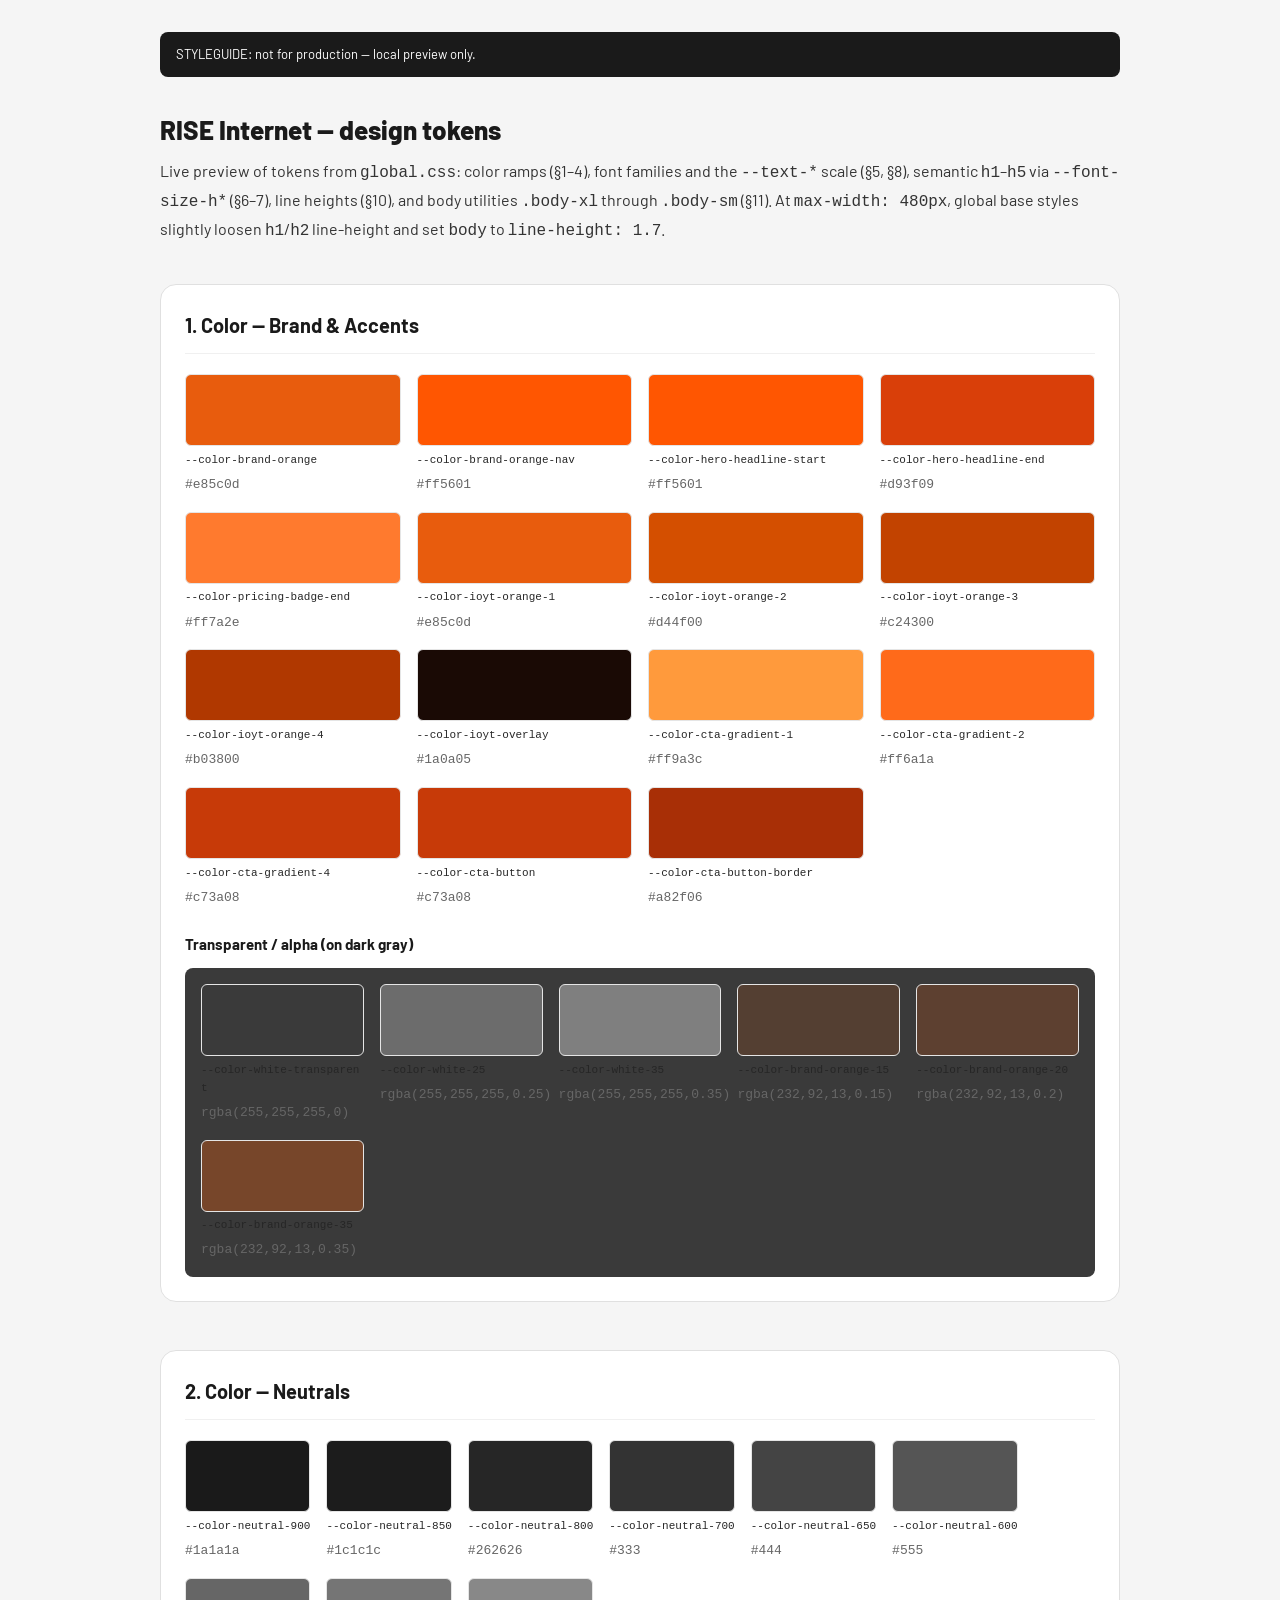
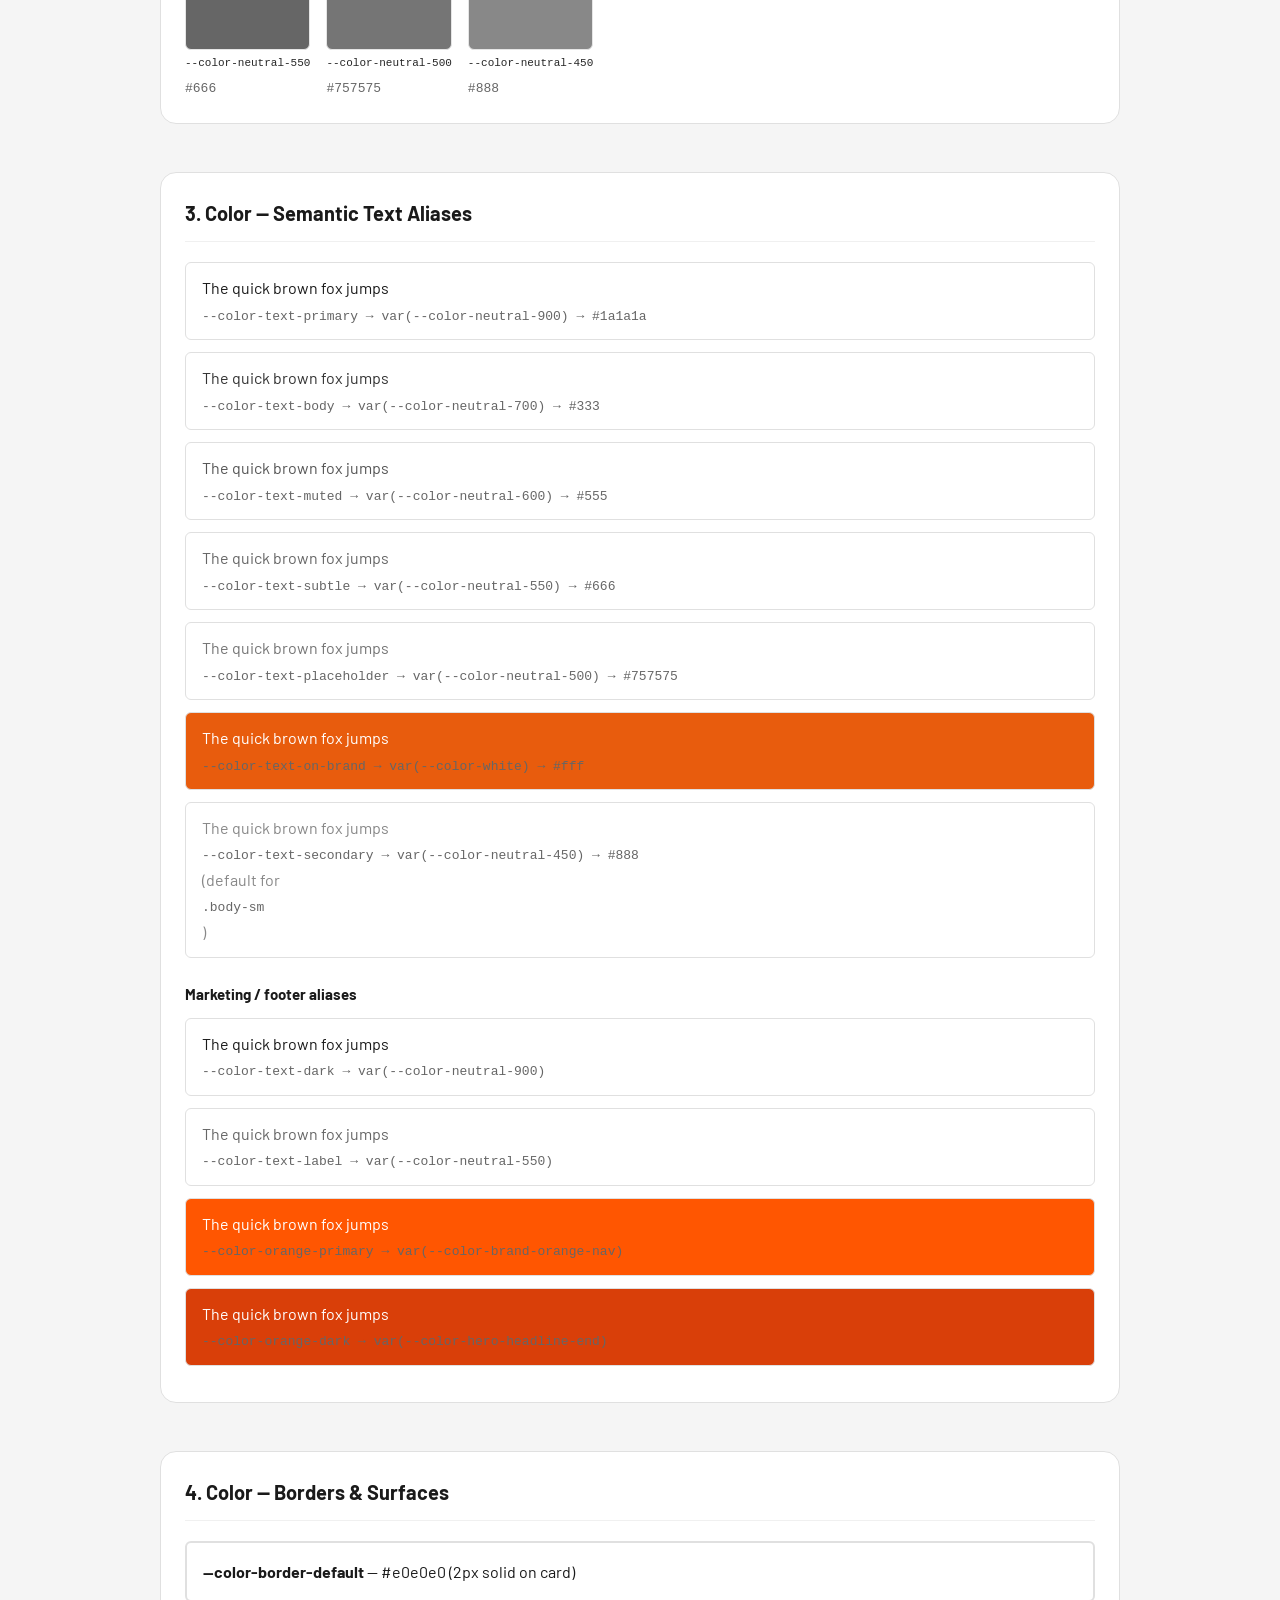
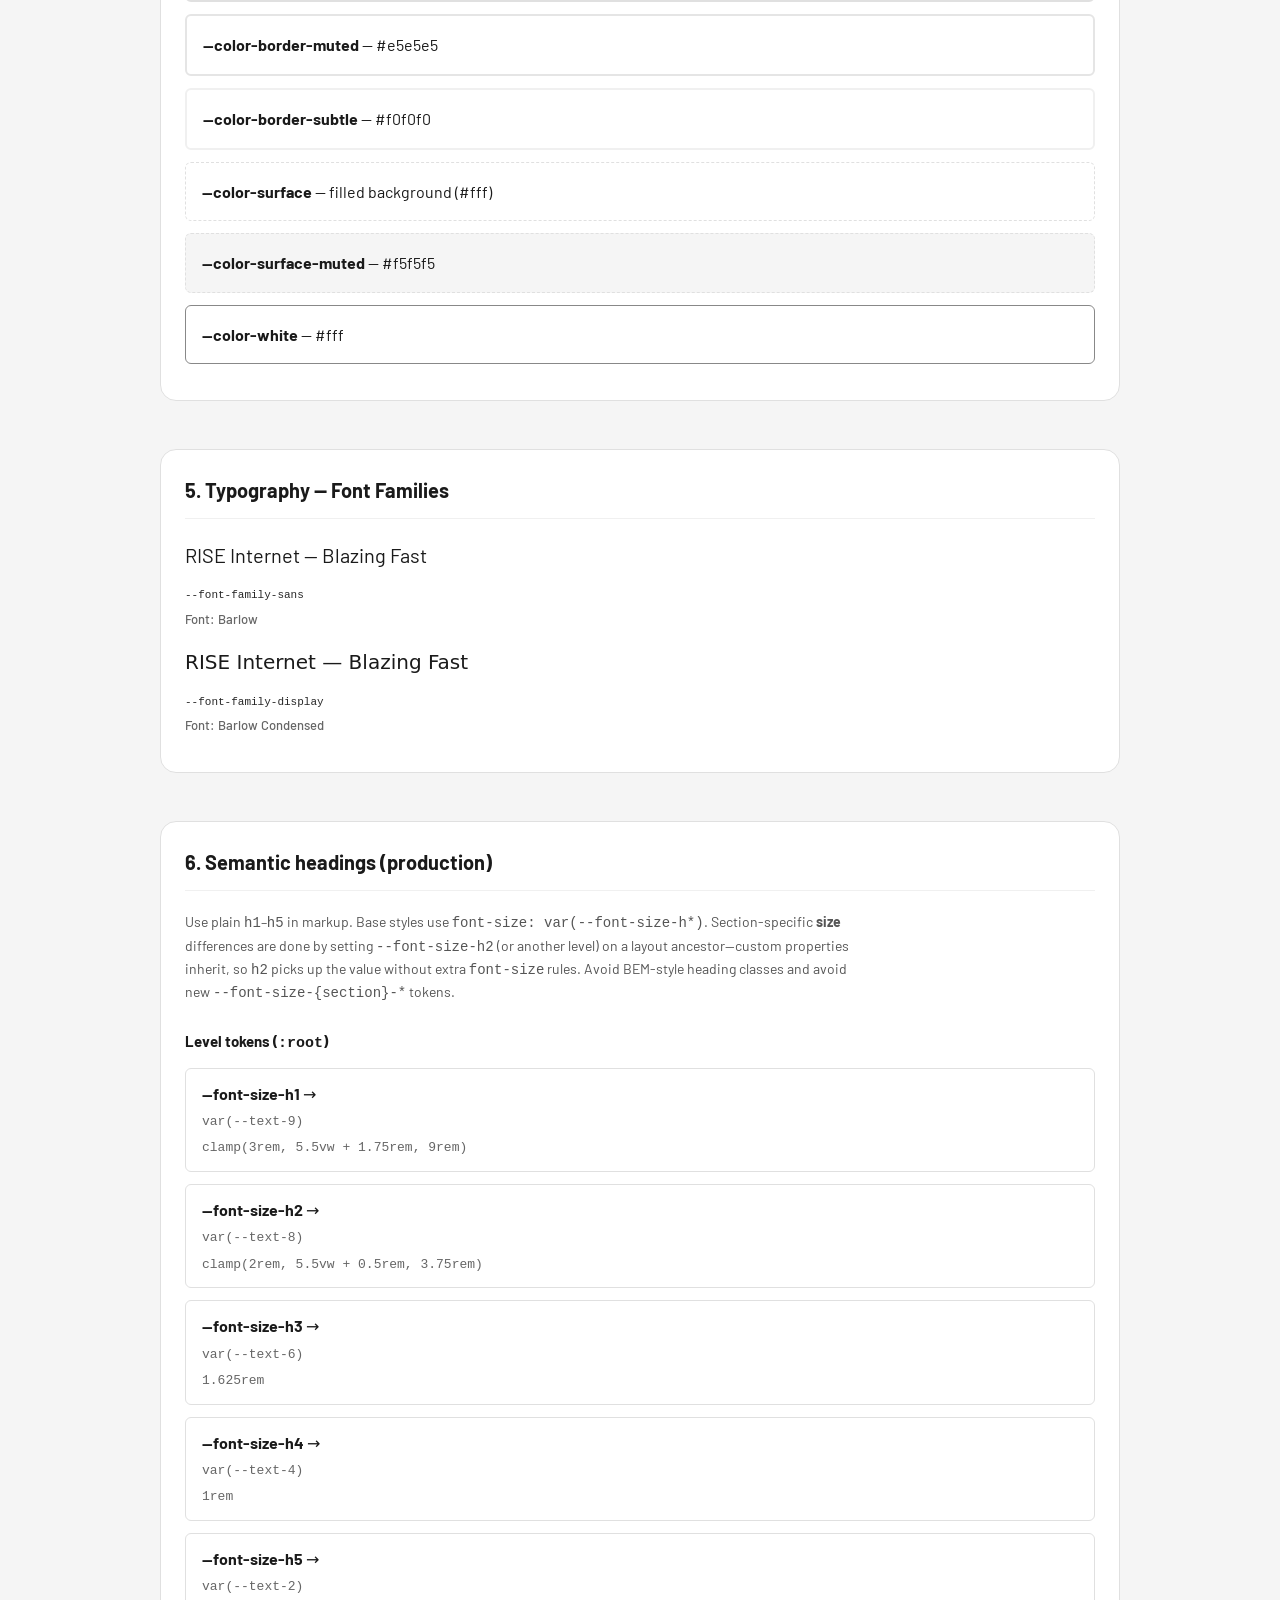
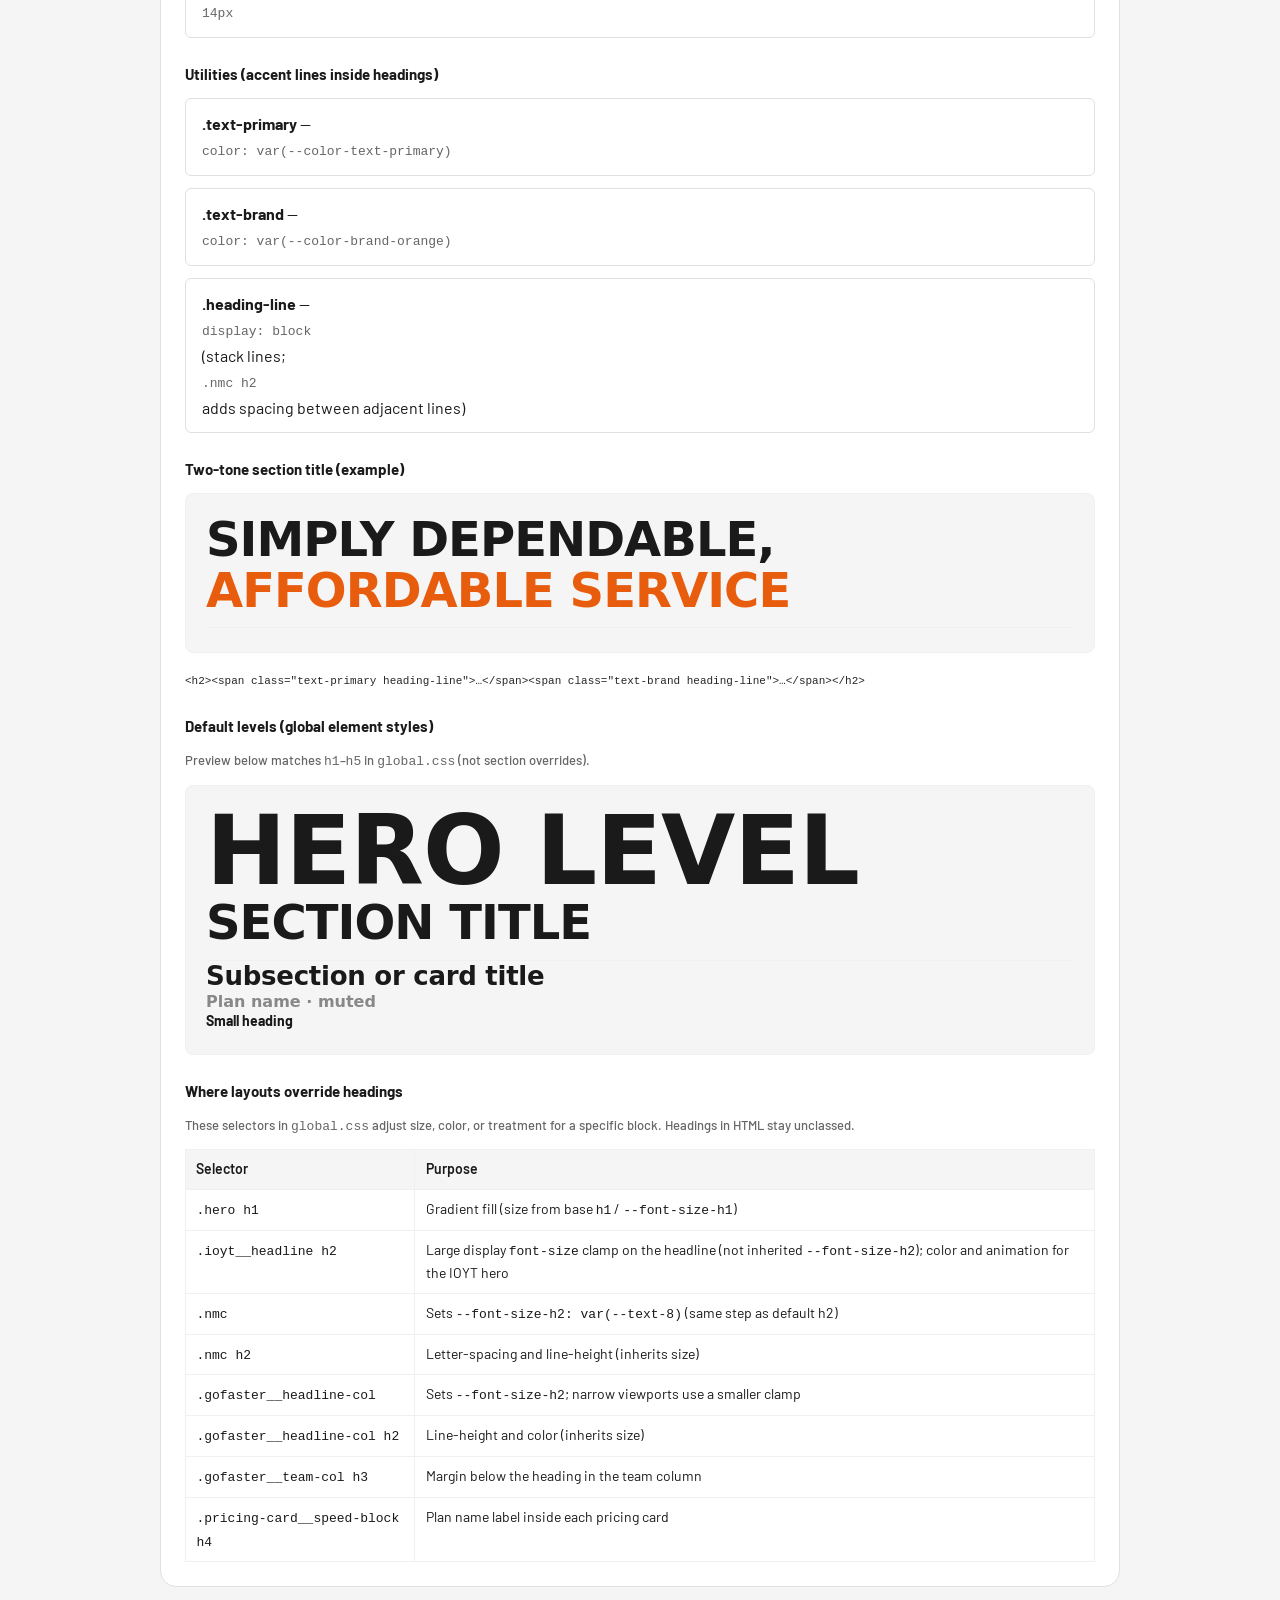
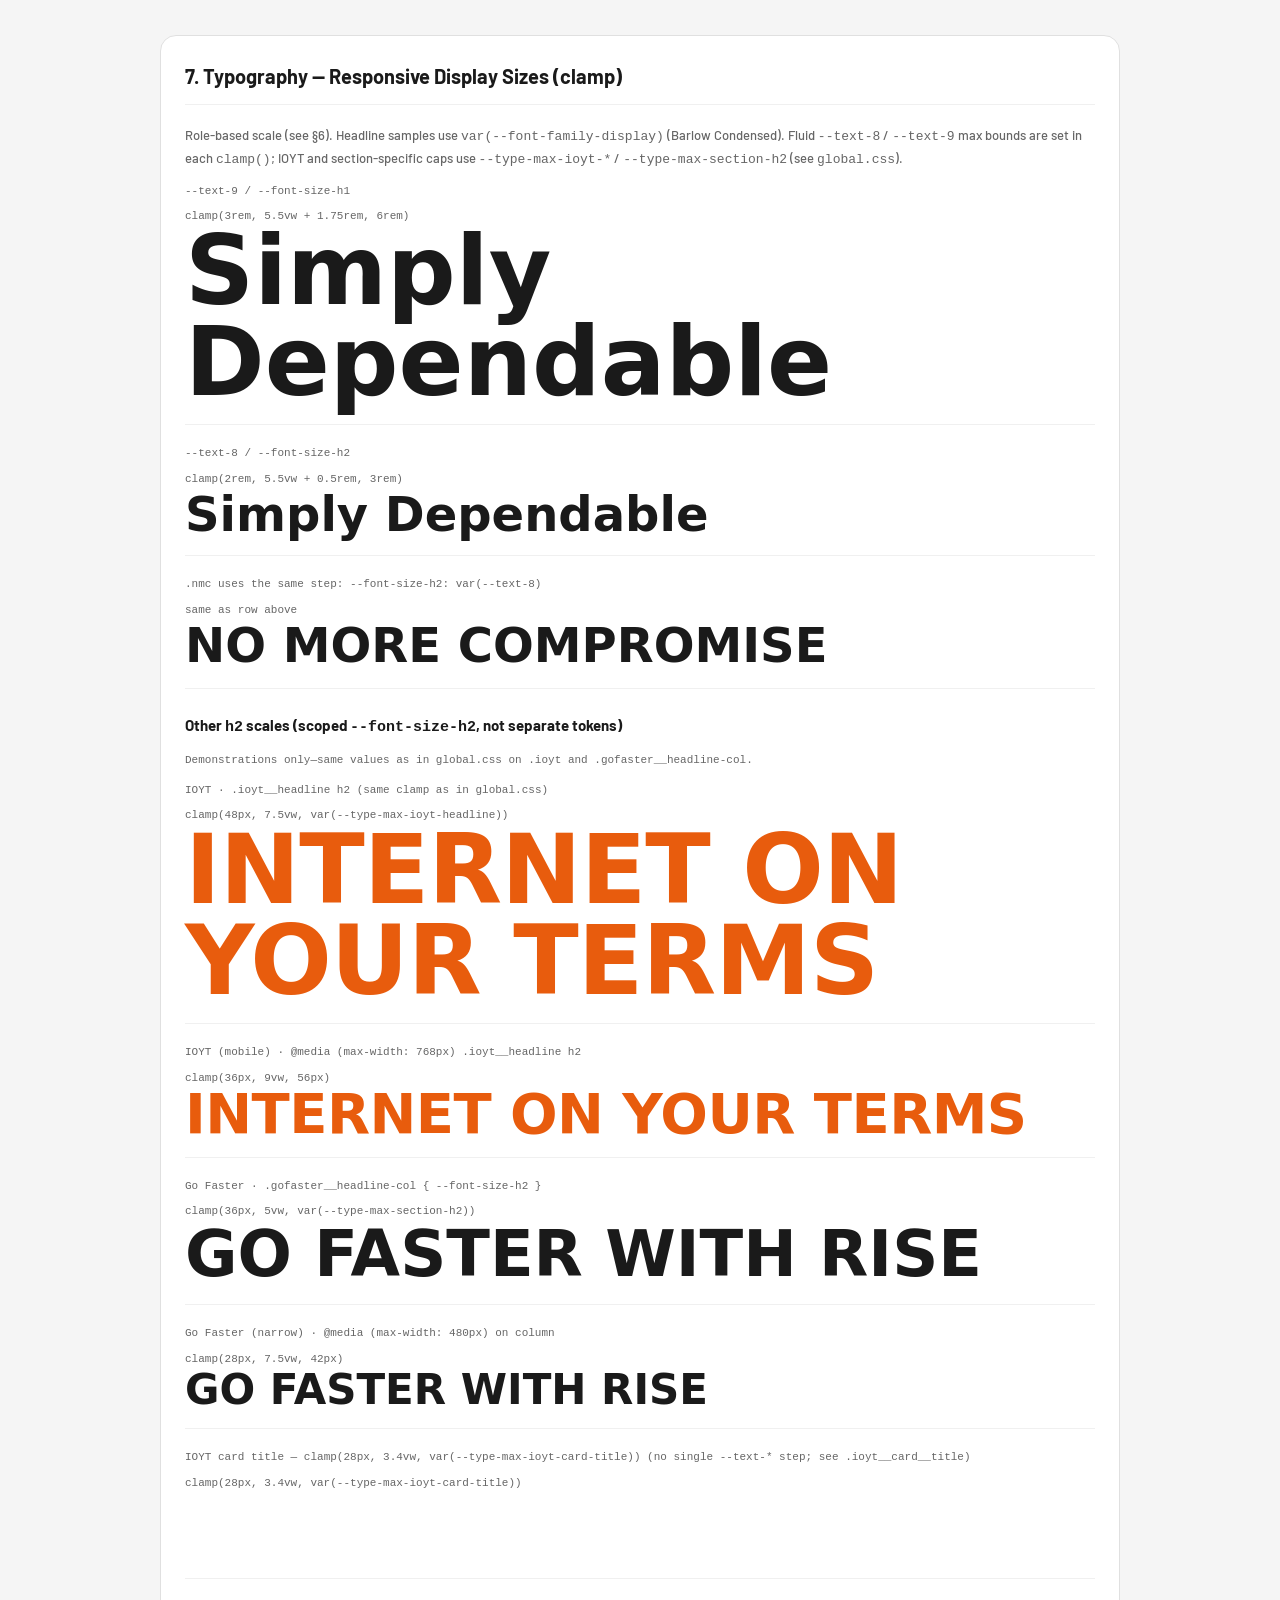
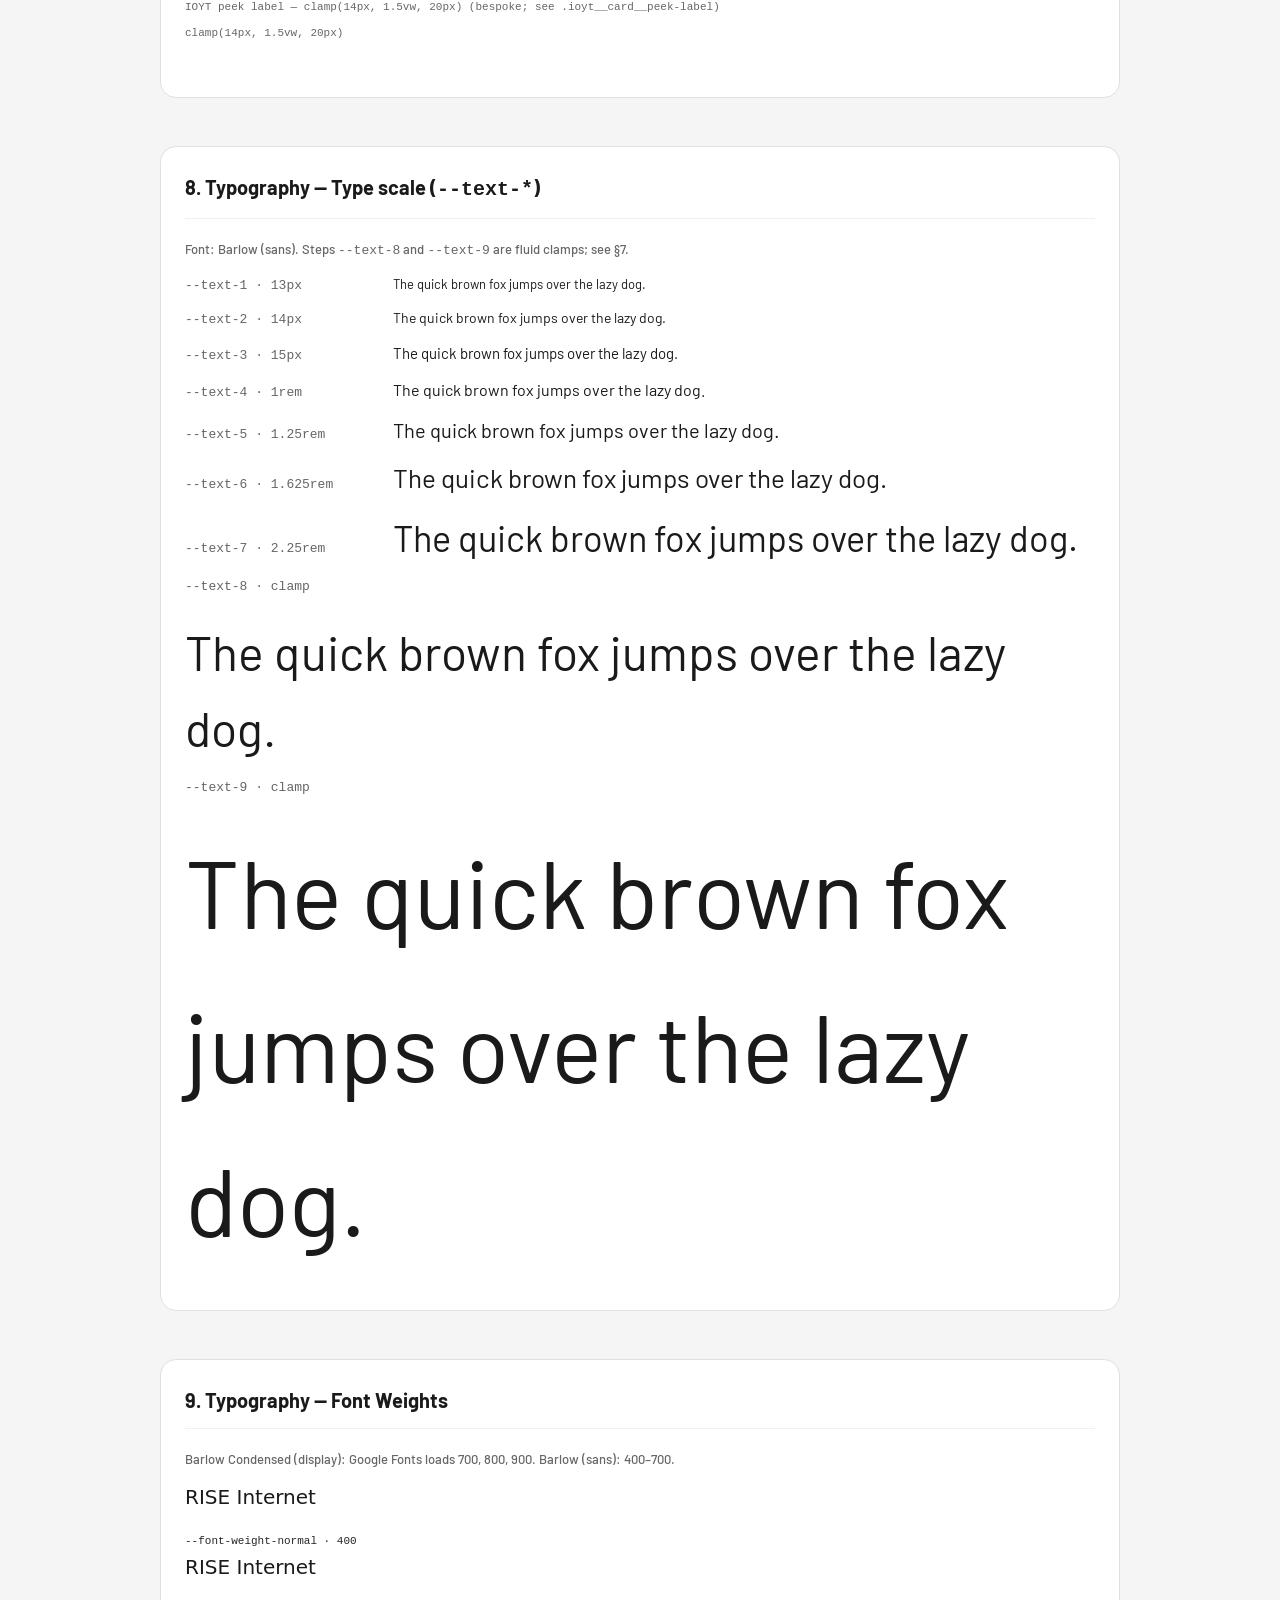
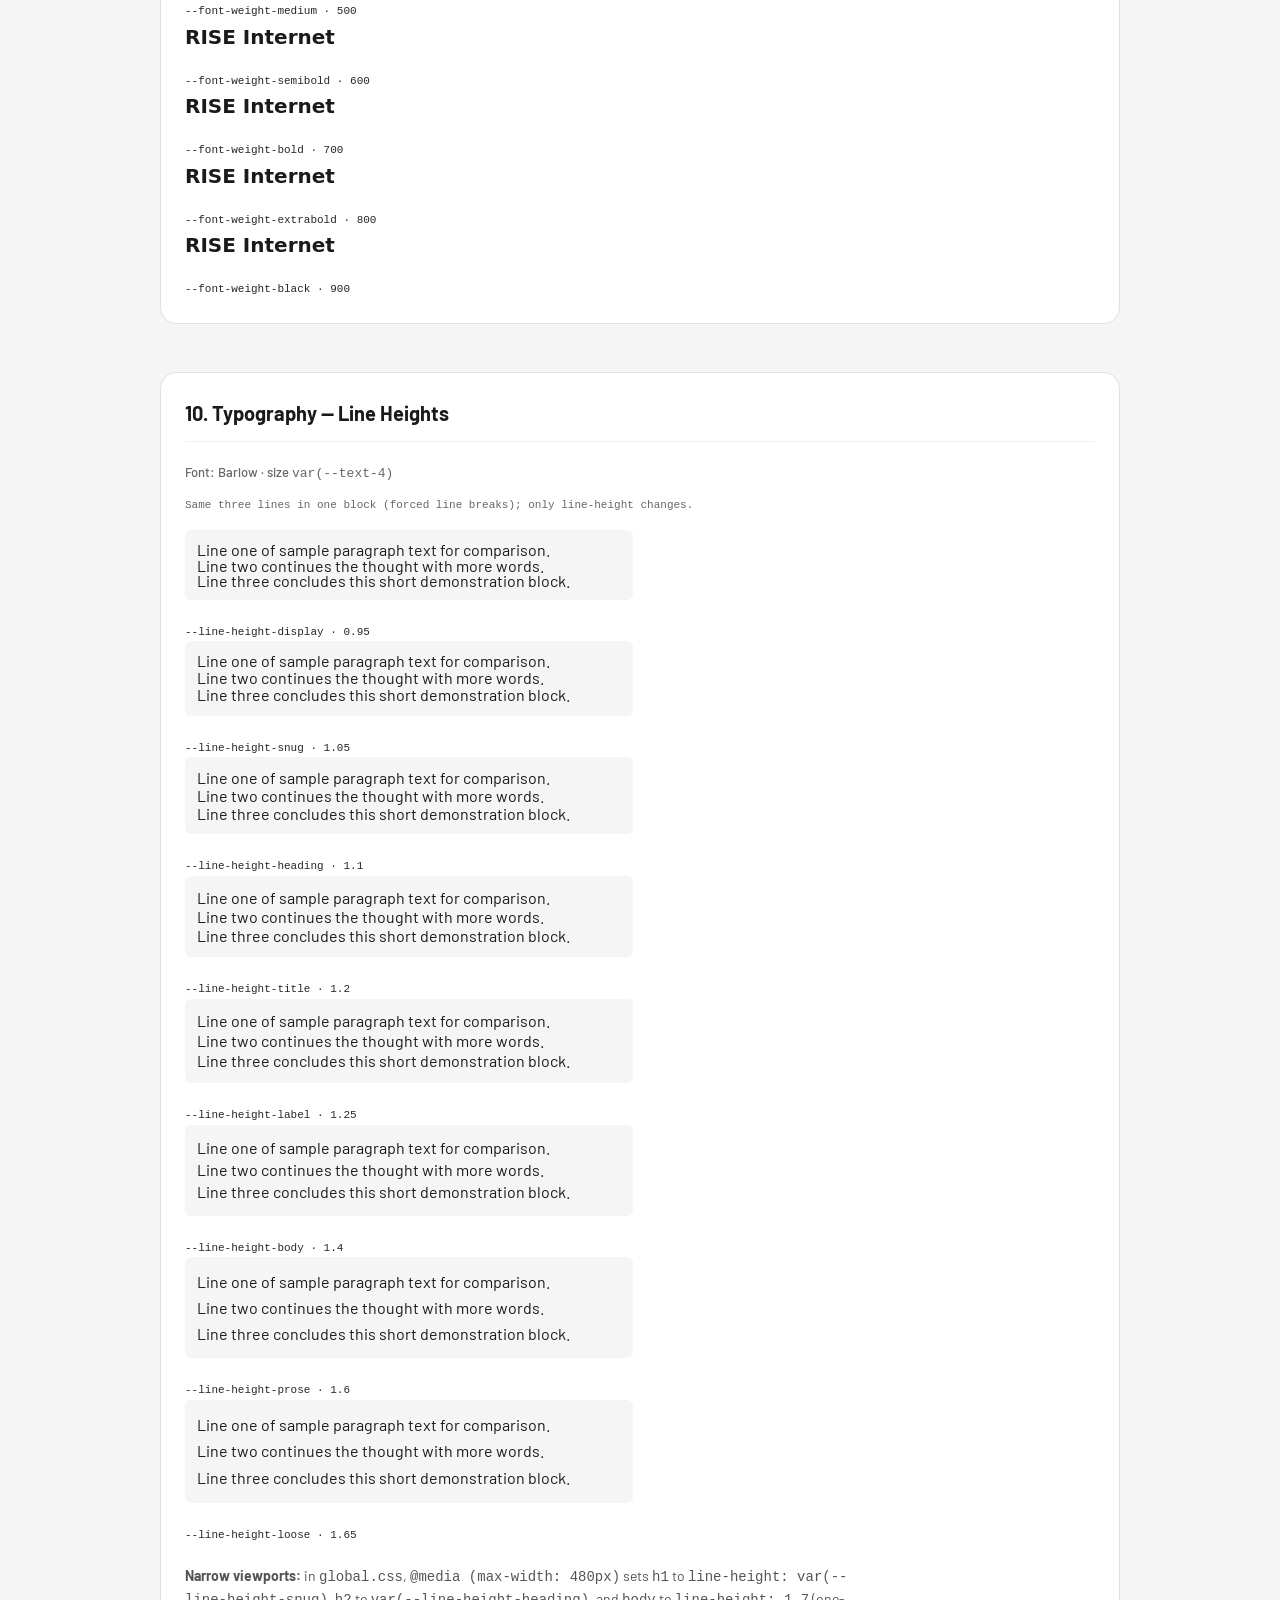
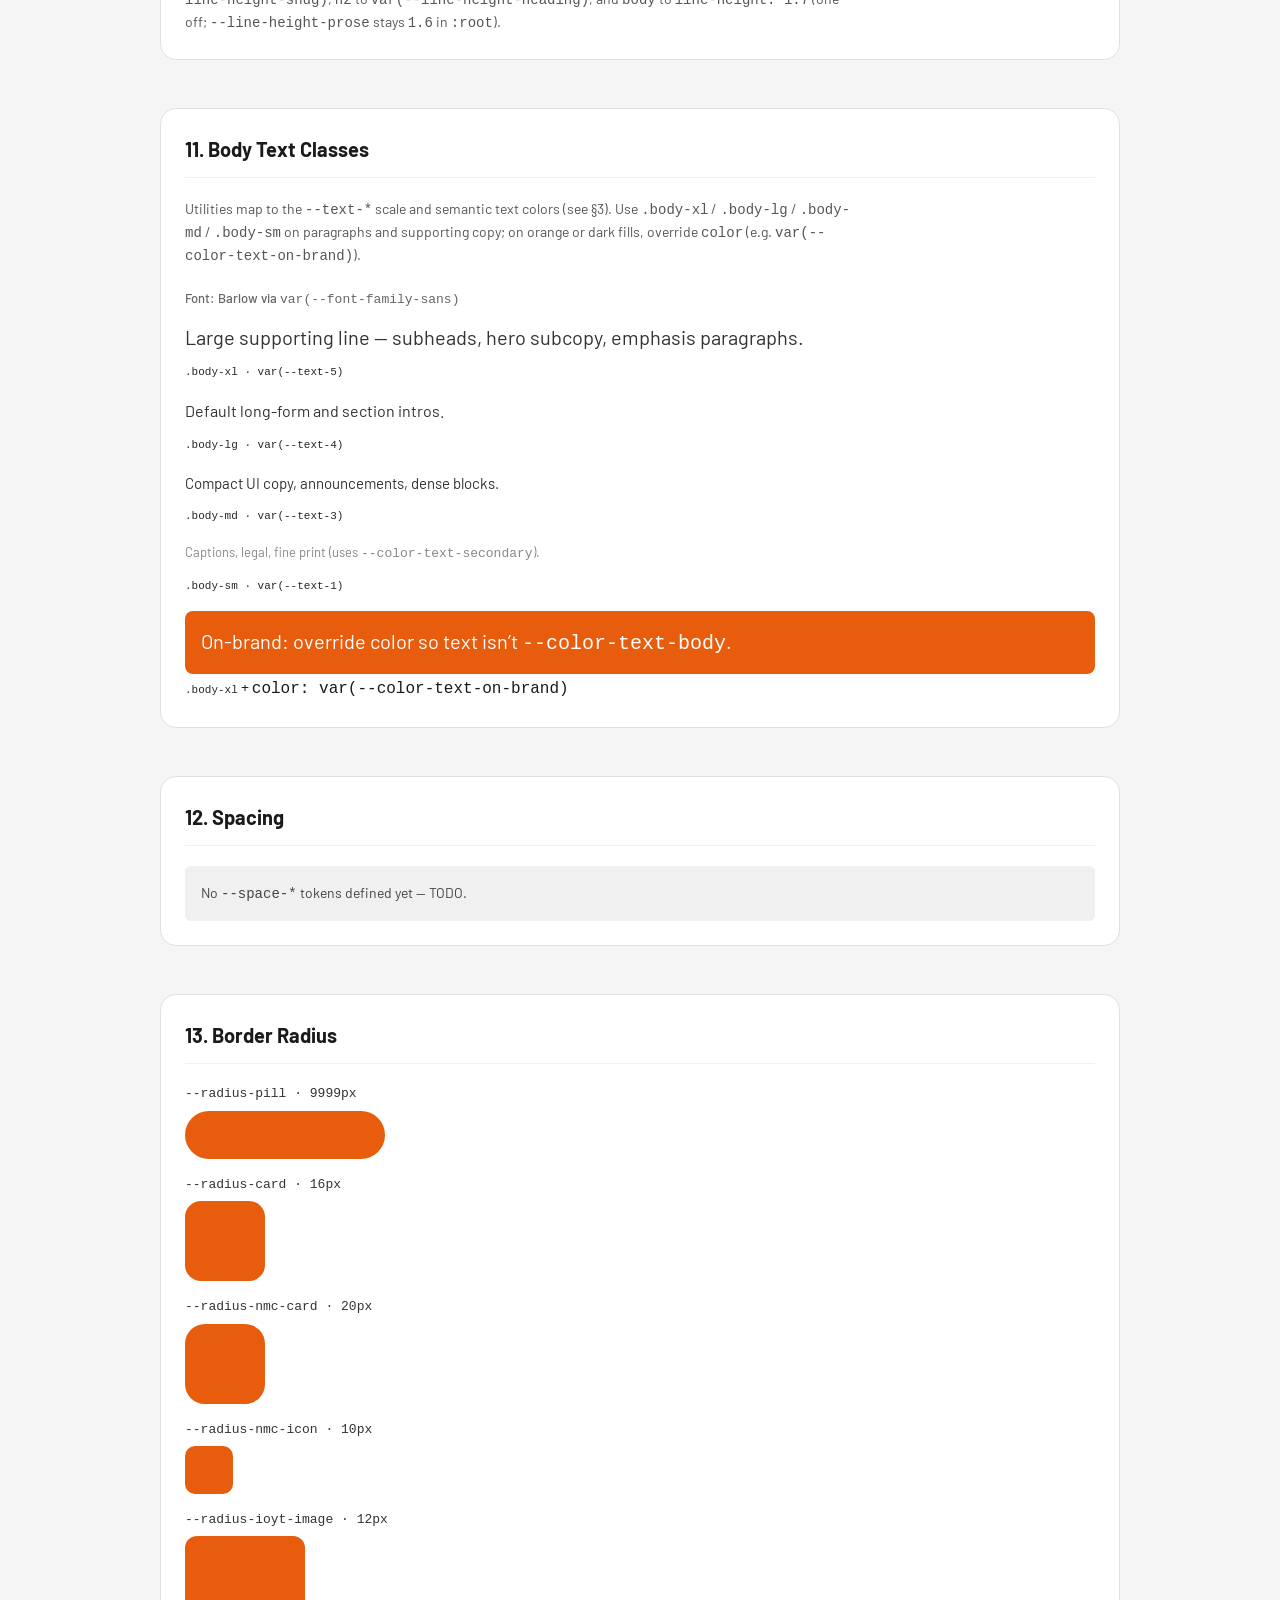
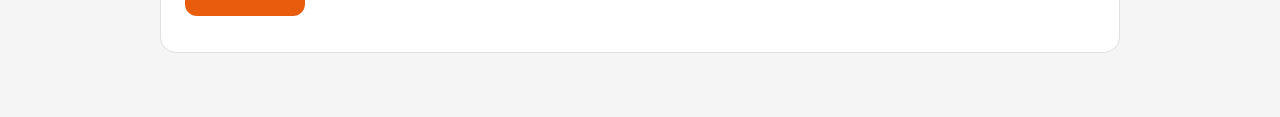
==== commit a79dd93d: "Prototype: hero/footer/pricing polish, archive standalone pages, add footer.css - global.css: hero p" ====
--- a/styleguide.html
+++ b/styleguide.html
@@ -7,7 +7,7 @@
   <title>RISE Internet — Style guide</title>
   <link rel="preconnect" href="https://fonts.googleapis.com" />
   <link rel="preconnect" href="https://fonts.gstatic.com" crossorigin />
-  <link href="https://fonts.googleapis.com/css2?family=Barlow:wght@400;500;600;700;800;900&family=Barlow+Condensed:wght@700;800;900&family=Barlow+Semi+Condensed:wght@700;800;900&display=swap" rel="stylesheet" />
+  <link href="https://fonts.googleapis.com/css2?family=Barlow:wght@400;500;600;700&family=Barlow+Condensed:wght@700;800;900&display=swap" rel="stylesheet" />
   <link rel="stylesheet" href="global.css" />
   <style>
     /* Demo chrome only — does not define or override design tokens */
@@ -39,7 +39,7 @@
       padding: 0.75rem 1rem;
       background: var(--color-neutral-900);
       color: var(--color-white);
-      font-size: var(--font-size-13);
+      font-size: var(--text-1);
       border-radius: 8px;
     }
     .sg__intro {
@@ -48,12 +48,12 @@
     }
     .sg__intro h1 {
       margin: 0 0 0.5rem;
-      font-size: var(--font-size-26);
+      font-size: var(--text-6);
       font-weight: var(--font-weight-extrabold);
     }
     .sg__note {
       margin: 0 0 1.25rem;
-      font-size: var(--font-size-14);
+      font-size: var(--text-2);
       color: var(--color-text-muted);
       line-height: var(--line-height-prose);
       max-width: 42rem;
@@ -68,14 +68,14 @@
     }
     .sg__section h2 {
       margin: 0 0 1.25rem;
-      font-size: var(--font-size-20);
+      font-size: var(--text-5);
       font-weight: var(--font-weight-bold);
       padding-bottom: 0.75rem;
       border-bottom: 1px solid var(--color-border-subtle);
     }
     .sg__subsection-title {
       margin: 1.5rem 0 0.75rem;
-      font-size: var(--font-size-15);
+      font-size: var(--text-3);
       font-weight: var(--font-weight-semibold);
       color: var(--color-neutral-650);
     }
@@ -108,7 +108,7 @@
     }
     .sg__hex {
       font-family: ui-monospace, "Cascadia Code", Menlo, monospace;
-      font-size: var(--font-size-13);
+      font-size: var(--text-1);
       color: var(--color-neutral-550);
     }
     .sg__alpha-stage {
@@ -133,7 +133,7 @@
     }
     .sg__semantic-line code {
       display: block;
-      font-size: var(--font-size-13);
+      font-size: var(--text-1);
       margin-top: 0.35rem;
       color: var(--color-neutral-550);
     }
@@ -169,11 +169,11 @@
       gap: 1rem;
       flex-wrap: wrap;
       margin-bottom: 0.65rem;
-      font-size: var(--font-size-16);
+      font-size: var(--text-4);
     }
     .sg__fixed-row code {
       font-family: ui-monospace, Menlo, monospace;
-      font-size: var(--font-size-13);
+      font-size: var(--text-1);
       color: var(--color-neutral-550);
       min-width: 12rem;
     }
@@ -196,21 +196,21 @@
       background: var(--color-border-subtle);
       border-radius: 6px;
       color: var(--color-neutral-650);
-      font-size: var(--font-size-14);
+      font-size: var(--text-2);
     }
     .sg__radius-demo {
       background: var(--color-brand-orange);
       margin-bottom: 0.75rem;
     }
     .sg__radius-label {
-      font-size: var(--font-size-13);
+      font-size: var(--text-1);
       font-family: ui-monospace, Menlo, monospace;
       margin-bottom: 0.35rem;
       color: var(--color-neutral-700);
     }
     .sg__font-name {
       margin: 0.25rem 0 0.75rem;
-      font-size: var(--font-size-13);
+      font-size: var(--text-1);
       font-weight: var(--font-weight-medium);
       color: var(--color-neutral-550);
     }
@@ -229,7 +229,7 @@
       font-family: var(--font-family-display);
       font-weight: var(--font-weight-black);
       font-size: var(--font-size-h1);
-      line-height: var(--line-height-hero-display);
+      line-height: var(--line-height-display);
       letter-spacing: -0.01em;
       text-transform: uppercase;
       color: var(--color-text-primary);
@@ -251,8 +251,8 @@
       font-family: var(--font-family-display);
       font-weight: var(--font-weight-extrabold);
       font-size: var(--font-size-h3);
-      line-height: var(--line-height-card-title);
-      letter-spacing: normal;
+      line-height: var(--line-height-title);
+      letter-spacing: -0.01em;
       text-transform: none;
       color: var(--color-text-primary);
       margin: 0;
@@ -268,7 +268,7 @@
       margin: 0;
     }
     .sg .sg__marketing h5 {
-      font-family: var(--font-family-display);
+      font-family: var(--font-family-sans);
       font-weight: var(--font-weight-bold);
       font-size: var(--font-size-h5);
       line-height: var(--line-height-label);
@@ -280,7 +280,7 @@
     .sg__override-table {
       width: 100%;
       border-collapse: collapse;
-      font-size: var(--font-size-14);
+      font-size: var(--text-2);
       margin: 0.5rem 0 0;
     }
     .sg__override-table th,
@@ -296,7 +296,7 @@
     }
     .sg__override-table code {
       font-family: ui-monospace, Menlo, monospace;
-      font-size: var(--font-size-13);
+      font-size: var(--text-1);
       word-break: break-word;
     }
   </style>
@@ -306,8 +306,8 @@
 
   <div class="sg__intro">
     <h1>RISE Internet — design tokens</h1>
-    <p class="text-p text-p--standard">
-      Live preview of tokens and utilities from <code>global.css</code>. Section 6 summarizes semantic <code>h1</code>–<code>h5</code>, utilities, and layout overrides.
+    <p class="body-lg">
+      Live preview of tokens from <code>global.css</code>: color ramps (§1–4), font families and the <code>--text-*</code> scale (§5, §8), semantic <code>h1</code>–<code>h5</code> via <code>--font-size-h*</code> (§6–7), line heights (§10), and body utilities <code>.body-xl</code> through <code>.body-sm</code> (§11). At <code>max-width: 480px</code>, global base styles slightly loosen <code>h1</code>/<code>h2</code> line-height and set <code>body</code> to <code>line-height: 1.7</code>.
     </p>
   </div>
 
@@ -328,12 +328,12 @@
       <div class="sg__swatch">
         <div class="sg__swatch-fill" style="background: var(--color-hero-headline-start)"></div>
         <span class="sg__token-name">--color-hero-headline-start</span>
-        <span class="sg__hex">#ff7b00</span>
+        <span class="sg__hex">#ff5601</span>
       </div>
       <div class="sg__swatch">
         <div class="sg__swatch-fill" style="background: var(--color-hero-headline-end)"></div>
         <span class="sg__token-name">--color-hero-headline-end</span>
-        <span class="sg__hex">#e34c06</span>
+        <span class="sg__hex">#d93f09</span>
       </div>
       <div class="sg__swatch">
         <div class="sg__swatch-fill" style="background: var(--color-pricing-badge-end)"></div>
@@ -508,6 +508,28 @@
       The quick brown fox jumps
       <code>--color-text-on-brand → var(--color-white) → #fff</code>
     </div>
+    <div class="sg__semantic-line" style="color: var(--color-text-secondary); background: var(--color-white)">
+      The quick brown fox jumps
+      <code>--color-text-secondary → var(--color-neutral-450) → #888</code> (default for <code>.body-sm</code>)
+    </div>
+
+    <h3 class="sg__subsection-title">Marketing / footer aliases</h3>
+    <div class="sg__semantic-line" style="color: var(--color-text-dark); background: var(--color-white)">
+      The quick brown fox jumps
+      <code>--color-text-dark → var(--color-neutral-900)</code>
+    </div>
+    <div class="sg__semantic-line" style="color: var(--color-text-label); background: var(--color-white)">
+      The quick brown fox jumps
+      <code>--color-text-label → var(--color-neutral-550)</code>
+    </div>
+    <div class="sg__semantic-line" style="color: var(--color-white); background: var(--color-orange-primary)">
+      The quick brown fox jumps
+      <code>--color-orange-primary → var(--color-brand-orange-nav)</code>
+    </div>
+    <div class="sg__semantic-line" style="color: var(--color-white); background: var(--color-orange-dark)">
+      The quick brown fox jumps
+      <code>--color-orange-dark → var(--color-hero-headline-end)</code>
+    </div>
   </section>
 
   <!-- 4. Borders & surfaces -->
@@ -536,26 +558,16 @@
   <!-- 5. Font families -->
   <section class="sg__section" aria-labelledby="sg-h5">
     <h2 id="sg-h5">5. Typography — Font Families</h2>
-    <p style="font-family: var(--font-family-sans); font-size: var(--font-size-20); margin: 0 0 0.5rem">
+    <p style="font-family: var(--font-family-sans); font-size: var(--text-5); margin: 0 0 0.5rem">
       RISE Internet — Blazing Fast
     </p>
     <code class="sg__token-name">--font-family-sans</code>
     <p class="sg__font-name">Font: Barlow</p>
-    <p style="font-family: var(--font-family-display); font-size: var(--font-size-20); margin: 1rem 0 0.5rem">
+    <p style="font-family: var(--font-family-display); font-size: var(--text-5); margin: 1rem 0 0.5rem">
       RISE Internet — Blazing Fast
     </p>
     <code class="sg__token-name">--font-family-display</code>
-    <p class="sg__font-name">Font: Barlow Semi Condensed</p>
-    <p style="font-family: var(--font-family-condensed); font-size: var(--font-size-20); margin: 1rem 0 0.5rem">
-      RISE Internet — Blazing Fast
-    </p>
-    <code class="sg__token-name">--font-family-condensed</code>
     <p class="sg__font-name">Font: Barlow Condensed</p>
-    <p style="font-family: var(--font-family-ioyt-display); font-size: var(--font-size-20); margin: 1rem 0 0.5rem">
-      RISE Internet — Blazing Fast
-    </p>
-    <code class="sg__token-name">--font-family-ioyt-display</code>
-    <p class="sg__font-name">Font: Barlow Semi Condensed</p>
   </section>
 
   <!-- 6. Semantic headings -->
@@ -567,21 +579,21 @@
 
     <h3 class="sg__subsection-title">Level tokens (<code>:root</code>)</h3>
     <div class="sg__semantic-line">
-      <strong>--font-size-h1</strong> → <code>var(--font-size-display)</code>
+      <strong>--font-size-h1</strong> → <code>var(--text-9)</code>
       <code>clamp(3rem, 5.5vw + 1.75rem, 9rem)</code>
     </div>
     <div class="sg__semantic-line">
-      <strong>--font-size-h2</strong> → <code>var(--font-size-section-title)</code>
-      <code>clamp(36px, 8vw, 64px)</code>
+      <strong>--font-size-h2</strong> → <code>var(--text-8)</code>
+      <code>clamp(2rem, 5.5vw + 0.5rem, 3.75rem)</code>
     </div>
     <div class="sg__semantic-line">
-      <strong>--font-size-h3</strong> → <code>var(--font-size-26)</code> <code>26px</code>
+      <strong>--font-size-h3</strong> → <code>var(--text-6)</code> <code>1.625rem</code>
     </div>
     <div class="sg__semantic-line">
-      <strong>--font-size-h4</strong> → <code>var(--font-size-16)</code> <code>16px</code>
+      <strong>--font-size-h4</strong> → <code>var(--text-4)</code> <code>1rem</code>
     </div>
     <div class="sg__semantic-line">
-      <strong>--font-size-h5</strong> → <code>var(--font-size-14)</code> <code>14px</code>
+      <strong>--font-size-h5</strong> → <code>var(--text-2)</code> <code>14px</code>
     </div>
 
     <h3 class="sg__subsection-title">Utilities (accent lines inside headings)</h3>
@@ -629,16 +641,12 @@
           <td>Gradient fill (size from base <code>h1</code> / <code>--font-size-h1</code>)</td>
         </tr>
         <tr>
-          <td><code>.ioyt</code></td>
-          <td>Sets <code>--font-size-h2</code> to a larger clamp for the IOYT headline</td>
-        </tr>
-        <tr>
-          <td><code>.ioyt__text-layer h2</code></td>
-          <td>Font family, color, flex layout (inherits <code>h2</code> size from <code>.ioyt</code>)</td>
+          <td><code>.ioyt__headline h2</code></td>
+          <td>Large display <code>font-size</code> clamp on the headline (not inherited <code>--font-size-h2</code>); color and animation for the IOYT hero</td>
         </tr>
         <tr>
           <td><code>.nmc</code></td>
-          <td>Sets <code>--font-size-h2: var(--font-size-section-title-sm)</code></td>
+          <td>Sets <code>--font-size-h2: var(--text-8)</code> (same step as default h2)</td>
         </tr>
         <tr>
           <td><code>.nmc h2</code></td>
@@ -657,14 +665,6 @@
           <td>Margin below the heading in the team column</td>
         </tr>
         <tr>
-          <td><code>.better-cta</code></td>
-          <td>Sets <code>--font-size-h2</code>; mobile breakpoint uses a smaller clamp</td>
-        </tr>
-        <tr>
-          <td><code>.better-cta h2</code></td>
-          <td>On-brand color, letter-spacing, line-height (inherits size)</td>
-        </tr>
-        <tr>
           <td><code>.pricing-card__speed-block h4</code></td>
           <td>Plan name label inside each pricing card</td>
         </tr>
@@ -676,273 +676,220 @@
   <section class="sg__section" aria-labelledby="sg-h7">
     <h2 id="sg-h7">7. Typography — Responsive Display Sizes (clamp)</h2>
     <p class="sg__font-name">
-      Role-based tokens for headings (see §6). Font: Barlow Semi Condensed for headline samples below; same for <code>--font-size-ioyt-prop*</code> rows.
+      Role-based scale (see §6). Headline samples use <code>var(--font-family-display)</code> (Barlow Condensed).
+      Fluid <code>--text-8</code> / <code>--text-9</code> max bounds are set in each <code>clamp()</code>; IOYT and section-specific caps use <code>--type-max-ioyt-*</code> / <code>--type-max-section-h2</code> (see <code>global.css</code>).
     </p>
 
     <div class="sg__clamp-row">
-      <div class="sg__clamp-meta">--font-size-display (h1 / <code>--font-size-h1</code>)</div>
-      <p class="sg__clamp-meta" style="margin: 0">clamp(3rem, 5.5vw + 1.75rem, 9rem)</p>
-      <p style="margin: 0; font-family: var(--font-family-display); font-weight: var(--font-weight-black); font-size: var(--font-size-display); line-height: var(--line-height-hero-display)">
+      <div class="sg__clamp-meta">--text-9 / <code>--font-size-h1</code></div>
+      <p class="sg__clamp-meta" style="margin: 0">clamp(3rem, 5.5vw + 1.75rem, 6rem)</p>
+      <p style="margin: 0; font-family: var(--font-family-display); font-weight: var(--font-weight-black); font-size: var(--font-size-h1); line-height: var(--line-height-display)">
         Simply Dependable
       </p>
     </div>
     <div class="sg__clamp-row">
-      <div class="sg__clamp-meta">--font-size-section-title (default h2 / <code>--font-size-h2</code>)</div>
-      <p class="sg__clamp-meta" style="margin: 0">clamp(36px, 8vw, 64px)</p>
-      <p style="margin: 0; font-family: var(--font-family-display); font-weight: var(--font-weight-black); font-size: var(--font-size-section-title); line-height: var(--line-height-snug)">
+      <div class="sg__clamp-meta">--text-8 / <code>--font-size-h2</code></div>
+      <p class="sg__clamp-meta" style="margin: 0">clamp(2rem, 5.5vw + 0.5rem, 3rem)</p>
+      <p style="margin: 0; font-family: var(--font-family-display); font-weight: var(--font-weight-black); font-size: var(--font-size-h2); line-height: var(--line-height-snug)">
         Simply Dependable
       </p>
     </div>
     <div class="sg__clamp-row">
-      <div class="sg__clamp-meta">--font-size-section-title-sm (e.g. <code>.nmc</code> sets <code>--font-size-h2</code> to this)</div>
-      <p class="sg__clamp-meta" style="margin: 0">clamp(1.75rem, 4.5vw, 3rem)</p>
-      <p style="margin: 0; font-family: var(--font-family-display); font-weight: var(--font-weight-black); font-size: var(--font-size-section-title-sm); line-height: var(--line-height-heading)">
+      <div class="sg__clamp-meta"><code>.nmc</code> uses the same step: <code>--font-size-h2: var(--text-8)</code></div>
+      <p class="sg__clamp-meta" style="margin: 0">same as row above</p>
+      <p style="margin: 0; font-family: var(--font-family-display); font-weight: var(--font-weight-black); font-size: var(--text-8); line-height: var(--line-height-heading)">
         NO MORE COMPROMISE
       </p>
     </div>
 
     <h3 class="sg__subsection-title">Other <code>h2</code> scales (scoped <code>--font-size-h2</code>, not separate tokens)</h3>
-    <p class="sg__clamp-meta" style="margin-bottom: 0.75rem">Demonstrations only—same values as in <code>global.css</code> on <code>.ioyt</code>, <code>.gofaster__headline-col</code>, and <code>.better-cta</code>.</p>
+    <p class="sg__clamp-meta" style="margin-bottom: 0.75rem">Demonstrations only—same values as in <code>global.css</code> on <code>.ioyt</code> and <code>.gofaster__headline-col</code>.</p>
     <div class="sg__clamp-row">
-      <div class="sg__clamp-meta">IOYT · <code>.ioyt { --font-size-h2 }</code></div>
-      <p class="sg__clamp-meta" style="margin: 0">clamp(40px, 6vw, 80px)</p>
-      <p style="margin: 0; font-family: var(--font-family-display); font-weight: var(--font-weight-black); font-size: clamp(40px, 6vw, 80px); line-height: var(--line-height-snug); color: var(--color-brand-orange); text-transform: uppercase">
+      <div class="sg__clamp-meta">IOYT · <code>.ioyt__headline h2</code> (same clamp as in <code>global.css</code>)</div>
+      <p class="sg__clamp-meta" style="margin: 0">clamp(48px, 7.5vw, var(--type-max-ioyt-headline))</p>
+      <p style="margin: 0; font-family: var(--font-family-display); font-weight: var(--font-weight-black); font-size: clamp(48px, 7.5vw, var(--type-max-ioyt-headline)); line-height: 0.95; color: var(--color-brand-orange); text-transform: uppercase; letter-spacing: -0.01em">
         Internet on Your Terms
       </p>
     </div>
     <div class="sg__clamp-row">
+      <div class="sg__clamp-meta">IOYT (mobile) · <code>@media (max-width: 768px) .ioyt__headline h2</code></div>
+      <p class="sg__clamp-meta" style="margin: 0">clamp(36px, 9vw, 56px)</p>
+      <p style="margin: 0; font-family: var(--font-family-display); font-weight: var(--font-weight-black); font-size: clamp(36px, 9vw, 56px); line-height: 0.95; color: var(--color-brand-orange); text-transform: uppercase; letter-spacing: -0.01em">
+        Internet on Your Terms
+      </p>
+    </div>
+    <div class="sg__clamp-row">
       <div class="sg__clamp-meta">Go Faster · <code>.gofaster__headline-col { --font-size-h2 }</code></div>
-      <p class="sg__clamp-meta" style="margin: 0">clamp(36px, 5vw, 64px)</p>
-      <p style="margin: 0; font-family: var(--font-family-display); font-weight: var(--font-weight-black); font-size: clamp(36px, 5vw, 64px); line-height: var(--line-height-tight); text-transform: uppercase">
+      <p class="sg__clamp-meta" style="margin: 0">clamp(36px, 5vw, var(--type-max-section-h2))</p>
+      <p style="margin: 0; font-family: var(--font-family-display); font-weight: var(--font-weight-black); font-size: clamp(36px, 5vw, var(--type-max-section-h2)); line-height: var(--line-height-snug); text-transform: uppercase">
         Go Faster With Rise
       </p>
     </div>
     <div class="sg__clamp-row">
       <div class="sg__clamp-meta">Go Faster (narrow) · <code>@media (max-width: 480px)</code> on column</div>
-      <p class="sg__clamp-meta" style="margin: 0">clamp(32px, 9vw, 48px)</p>
-      <p style="margin: 0; font-family: var(--font-family-display); font-weight: var(--font-weight-black); font-size: clamp(32px, 9vw, 48px); line-height: var(--line-height-tight); text-transform: uppercase">
+      <p class="sg__clamp-meta" style="margin: 0">clamp(28px, 7.5vw, 42px)</p>
+      <p style="margin: 0; font-family: var(--font-family-display); font-weight: var(--font-weight-black); font-size: clamp(28px, 7.5vw, 42px); line-height: var(--line-height-snug); text-transform: uppercase">
         Go Faster With Rise
       </p>
     </div>
     <div class="sg__clamp-row">
-      <div class="sg__clamp-meta">Better CTA · <code>.better-cta { --font-size-h2 }</code></div>
-      <p class="sg__clamp-meta" style="margin: 0">clamp(1.65rem, 5.2vw, 3.15rem)</p>
-      <p style="margin: 0; font-family: var(--font-family-display); font-weight: var(--font-weight-black); font-size: clamp(1.65rem, 5.2vw, 3.15rem); line-height: var(--line-height-heading); text-transform: uppercase">
-        You Deserve Better
+      <div class="sg__clamp-meta">IOYT card title — <code>clamp(28px, 3.4vw, var(--type-max-ioyt-card-title))</code> (no single <code>--text-*</code> step; see <code>.ioyt__card__title</code>)</div>
+      <p class="sg__clamp-meta" style="margin: 0">clamp(28px, 3.4vw, var(--type-max-ioyt-card-title))</p>
+      <p style="margin: 0; font-family: var(--font-family-display); font-weight: var(--font-weight-bold); font-size: clamp(28px, 3.4vw, var(--type-max-ioyt-card-title)); text-transform: uppercase; color: #ffffff">
+        Card title
       </p>
     </div>
     <div class="sg__clamp-row">
-      <div class="sg__clamp-meta">Better CTA (small screens) · <code>@media (max-width: 540px)</code></div>
-      <p class="sg__clamp-meta" style="margin: 0">clamp(1.35rem, 5.5vw, 1.85rem)</p>
-      <p style="margin: 0; font-family: var(--font-family-display); font-weight: var(--font-weight-black); font-size: clamp(1.35rem, 5.5vw, 1.85rem); line-height: var(--line-height-heading); text-transform: uppercase">
-        You Deserve Better
+      <div class="sg__clamp-meta">IOYT peek label — <code>clamp(14px, 1.5vw, 20px)</code> (bespoke; see <code>.ioyt__card__peek-label</code>)</div>
+      <p class="sg__clamp-meta" style="margin: 0">clamp(14px, 1.5vw, 20px)</p>
+      <p style="margin: 0; font-family: var(--font-family-display); font-weight: var(--font-weight-bold); font-size: clamp(14px, 1.5vw, 20px); text-transform: uppercase; color: rgba(255, 255, 255, 0.92)">
+        Peek label
       </p>
     </div>
-    <div class="sg__clamp-row">
-      <div class="sg__clamp-meta">--font-size-ioyt-prop · Font: Barlow Semi Condensed</div>
-      <p class="sg__clamp-meta" style="margin: 0">clamp(14px, 2vw, 22px)</p>
-      <p style="margin: 0; font-family: var(--font-family-ioyt-display); font-weight: var(--font-weight-black); font-size: var(--font-size-ioyt-prop); text-transform: uppercase; color: var(--color-neutral-650)">
-        Total Home Wi-Fi
-      </p>
-    </div>
-    <div class="sg__clamp-row">
-      <div class="sg__clamp-meta">--font-size-ioyt-prop-active · Font: Barlow Semi Condensed</div>
-      <p class="sg__clamp-meta" style="margin: 0">clamp(18px, 2.8vw, 32px)</p>
-      <p style="margin: 0; font-family: var(--font-family-ioyt-display); font-weight: var(--font-weight-black); font-size: var(--font-size-ioyt-prop-active); text-transform: uppercase; color: var(--color-brand-orange)">
-        Total Home Wi-Fi
-      </p>
-    </div>
-  </section>
-
-  <!-- 8. Fixed sizes -->
+  </section>
+
+  <!-- 8. Type scale -->
   <section class="sg__section" aria-labelledby="sg-h8">
-    <h2 id="sg-h8">8. Typography — Fixed Sizes</h2>
-    <p class="sg__font-name">Font: Barlow (regular)</p>
+    <h2 id="sg-h8">8. Typography — Type scale (<code>--text-*</code>)</h2>
+    <p class="sg__font-name">Font: Barlow (sans). Steps <code>--text-8</code> and <code>--text-9</code> are fluid clamps; see §7.</p>
     <div style="font-family: var(--font-family-sans); font-weight: var(--font-weight-normal)">
-      <div class="sg__fixed-row"><code>--font-size-13 · 13px</code><span style="font-size: var(--font-size-13)">The quick brown fox jumps over the lazy dog.</span></div>
-      <div class="sg__fixed-row"><code>--font-size-14 · 14px</code><span style="font-size: var(--font-size-14)">The quick brown fox jumps over the lazy dog.</span></div>
-      <div class="sg__fixed-row"><code>--font-size-15 · 15px</code><span style="font-size: var(--font-size-15)">The quick brown fox jumps over the lazy dog.</span></div>
-      <div class="sg__fixed-row"><code>--font-size-16 · 16px</code><span style="font-size: var(--font-size-16)">The quick brown fox jumps over the lazy dog.</span></div>
-      <div class="sg__fixed-row"><code>--font-size-20 · 20px</code><span style="font-size: var(--font-size-20)">The quick brown fox jumps over the lazy dog.</span></div>
-      <div class="sg__fixed-row"><code>--font-size-22 · 22px</code><span style="font-size: var(--font-size-22)">The quick brown fox jumps over the lazy dog.</span></div>
-      <div class="sg__fixed-row"><code>--font-size-26 · 26px</code><span style="font-size: var(--font-size-26)">The quick brown fox jumps over the lazy dog.</span></div>
-      <div class="sg__fixed-row"><code>--font-size-36 · 36px</code><span style="font-size: var(--font-size-36)">The quick brown fox jumps over the lazy dog.</span></div>
-      <div class="sg__fixed-row"><code>--font-size-40 · 40px</code><span style="font-size: var(--font-size-40)">The quick brown fox jumps over the lazy dog.</span></div>
-      <div class="sg__fixed-row"><code>--font-size-52 · 52px</code><span style="font-size: var(--font-size-52)">The quick brown fox jumps over the lazy dog.</span></div>
-      <div class="sg__fixed-row"><code>--font-size-body · 1rem</code><span style="font-size: var(--font-size-body)">The quick brown fox jumps over the lazy dog.</span></div>
-      <div class="sg__fixed-row"><code>--font-size-subhead-lg · 1.125rem</code><span style="font-size: var(--font-size-subhead-lg)">The quick brown fox jumps over the lazy dog.</span></div>
-      <div class="sg__fixed-row"><code>--font-size-nmc-label-sm · 0.9375rem</code><span style="font-size: var(--font-size-nmc-label-sm)">The quick brown fox jumps over the lazy dog.</span></div>
+      <div class="sg__fixed-row"><code>--text-1 · 13px</code><span style="font-size: var(--text-1)">The quick brown fox jumps over the lazy dog.</span></div>
+      <div class="sg__fixed-row"><code>--text-2 · 14px</code><span style="font-size: var(--text-2)">The quick brown fox jumps over the lazy dog.</span></div>
+      <div class="sg__fixed-row"><code>--text-3 · 15px</code><span style="font-size: var(--text-3)">The quick brown fox jumps over the lazy dog.</span></div>
+      <div class="sg__fixed-row"><code>--text-4 · 1rem</code><span style="font-size: var(--text-4)">The quick brown fox jumps over the lazy dog.</span></div>
+      <div class="sg__fixed-row"><code>--text-5 · 1.25rem</code><span style="font-size: var(--text-5)">The quick brown fox jumps over the lazy dog.</span></div>
+      <div class="sg__fixed-row"><code>--text-6 · 1.625rem</code><span style="font-size: var(--text-6)">The quick brown fox jumps over the lazy dog.</span></div>
+      <div class="sg__fixed-row"><code>--text-7 · 2.25rem</code><span style="font-size: var(--text-7)">The quick brown fox jumps over the lazy dog.</span></div>
+      <div class="sg__fixed-row"><code>--text-8 · clamp</code><span style="font-size: var(--text-8)">The quick brown fox jumps over the lazy dog.</span></div>
+      <div class="sg__fixed-row"><code>--text-9 · clamp</code><span style="font-size: var(--text-9)">The quick brown fox jumps over the lazy dog.</span></div>
     </div>
   </section>
 
   <!-- 9. Weights -->
   <section class="sg__section" aria-labelledby="sg-h9">
     <h2 id="sg-h9">9. Typography — Font Weights</h2>
-    <p class="sg__font-name">Font: Barlow Semi Condensed</p>
-    <p class="sg__weight-row" style="font-family: var(--font-family-display); font-size: var(--font-size-22); font-weight: var(--font-weight-normal)">RISE Internet</p>
+    <p class="sg__font-name">Barlow Condensed (display): Google Fonts loads 700, 800, 900. Barlow (sans): 400–700.</p>
+    <p class="sg__weight-row" style="font-family: var(--font-family-display); font-size: var(--text-5); font-weight: var(--font-weight-normal)">RISE Internet</p>
     <code class="sg__token-name">--font-weight-normal · 400</code>
-    <p class="sg__weight-row" style="font-family: var(--font-family-display); font-size: var(--font-size-22); font-weight: var(--font-weight-medium)">RISE Internet</p>
+    <p class="sg__weight-row" style="font-family: var(--font-family-display); font-size: var(--text-5); font-weight: var(--font-weight-medium)">RISE Internet</p>
     <code class="sg__token-name">--font-weight-medium · 500</code>
-    <p class="sg__weight-row" style="font-family: var(--font-family-display); font-size: var(--font-size-22); font-weight: var(--font-weight-semibold)">RISE Internet</p>
+    <p class="sg__weight-row" style="font-family: var(--font-family-display); font-size: var(--text-5); font-weight: var(--font-weight-semibold)">RISE Internet</p>
     <code class="sg__token-name">--font-weight-semibold · 600</code>
-    <p class="sg__weight-row" style="font-family: var(--font-family-display); font-size: var(--font-size-22); font-weight: var(--font-weight-bold)">RISE Internet</p>
+    <p class="sg__weight-row" style="font-family: var(--font-family-display); font-size: var(--text-5); font-weight: var(--font-weight-bold)">RISE Internet</p>
     <code class="sg__token-name">--font-weight-bold · 700</code>
-    <p class="sg__weight-row" style="font-family: var(--font-family-display); font-size: var(--font-size-22); font-weight: var(--font-weight-extrabold)">RISE Internet</p>
+    <p class="sg__weight-row" style="font-family: var(--font-family-display); font-size: var(--text-5); font-weight: var(--font-weight-extrabold)">RISE Internet</p>
     <code class="sg__token-name">--font-weight-extrabold · 800</code>
-    <p class="sg__weight-row" style="font-family: var(--font-family-display); font-size: var(--font-size-22); font-weight: var(--font-weight-black)">RISE Internet</p>
+    <p class="sg__weight-row" style="font-family: var(--font-family-display); font-size: var(--text-5); font-weight: var(--font-weight-black)">RISE Internet</p>
     <code class="sg__token-name">--font-weight-black · 900</code>
   </section>
 
   <!-- 10. Line heights -->
   <section class="sg__section" aria-labelledby="sg-h10">
     <h2 id="sg-h10">10. Typography — Line Heights</h2>
-    <p class="sg__font-name">Font: Barlow · size 16px</p>
+    <p class="sg__font-name">Font: Barlow · size <code>var(--text-4)</code></p>
     <p class="sg__clamp-meta" style="margin-bottom: 1rem">Same three lines in one block (forced line breaks); only <code>line-height</code> changes.</p>
 
-    <div class="sg__lh-block" style="line-height: var(--line-height-none); font-size: var(--font-size-16); font-family: var(--font-family-sans)">
+    <div class="sg__lh-block" style="line-height: var(--line-height-display); font-size: var(--text-4); font-family: var(--font-family-sans)">
       <div class="sg__lh-lines">
         Line one of sample paragraph text for comparison.<br />
         Line two continues the thought with more words.<br />
         Line three concludes this short demonstration block.
       </div>
     </div>
-    <code class="sg__token-name">--line-height-none · 0</code>
-
-    <div class="sg__lh-block" style="line-height: var(--line-height-hero-display); font-size: var(--font-size-16); font-family: var(--font-family-sans)">
+    <code class="sg__token-name">--line-height-display · 0.95</code>
+
+    <div class="sg__lh-block" style="line-height: var(--line-height-snug); font-size: var(--text-4); font-family: var(--font-family-sans)">
       <div class="sg__lh-lines">
         Line one of sample paragraph text for comparison.<br />
         Line two continues the thought with more words.<br />
         Line three concludes this short demonstration block.
       </div>
     </div>
-    <code class="sg__token-name">--line-height-hero-display · 0.95</code>
-
-    <div class="sg__lh-block" style="line-height: var(--line-height-tight); font-size: var(--font-size-16); font-family: var(--font-family-sans)">
+    <code class="sg__token-name">--line-height-snug · 1.05</code>
+
+    <div class="sg__lh-block" style="line-height: var(--line-height-heading); font-size: var(--text-4); font-family: var(--font-family-sans)">
       <div class="sg__lh-lines">
         Line one of sample paragraph text for comparison.<br />
         Line two continues the thought with more words.<br />
         Line three concludes this short demonstration block.
       </div>
     </div>
-    <code class="sg__token-name">--line-height-tight · 1</code>
-
-    <div class="sg__lh-block" style="line-height: var(--line-height-snug); font-size: var(--font-size-16); font-family: var(--font-family-sans)">
+    <code class="sg__token-name">--line-height-heading · 1.1</code>
+
+    <div class="sg__lh-block" style="line-height: var(--line-height-title); font-size: var(--text-4); font-family: var(--font-family-sans)">
       <div class="sg__lh-lines">
         Line one of sample paragraph text for comparison.<br />
         Line two continues the thought with more words.<br />
         Line three concludes this short demonstration block.
       </div>
     </div>
-    <code class="sg__token-name">--line-height-snug · 1.05</code>
-
-    <div class="sg__lh-block" style="line-height: var(--line-height-ui); font-size: var(--font-size-16); font-family: var(--font-family-sans)">
+    <code class="sg__token-name">--line-height-title · 1.2</code>
+
+    <div class="sg__lh-block" style="line-height: var(--line-height-label); font-size: var(--text-4); font-family: var(--font-family-sans)">
       <div class="sg__lh-lines">
         Line one of sample paragraph text for comparison.<br />
         Line two continues the thought with more words.<br />
         Line three concludes this short demonstration block.
       </div>
     </div>
-    <code class="sg__token-name">--line-height-ui · 1.08</code>
-
-    <div class="sg__lh-block" style="line-height: var(--line-height-heading); font-size: var(--font-size-16); font-family: var(--font-family-sans)">
+    <code class="sg__token-name">--line-height-label · 1.25</code>
+
+    <div class="sg__lh-block" style="line-height: var(--line-height-body); font-size: var(--text-4); font-family: var(--font-family-sans)">
       <div class="sg__lh-lines">
         Line one of sample paragraph text for comparison.<br />
         Line two continues the thought with more words.<br />
         Line three concludes this short demonstration block.
       </div>
     </div>
-    <code class="sg__token-name">--line-height-heading · 1.1</code>
-
-    <div class="sg__lh-block" style="line-height: var(--line-height-card-title); font-size: var(--font-size-16); font-family: var(--font-family-sans)">
+    <code class="sg__token-name">--line-height-body · 1.4</code>
+
+    <div class="sg__lh-block" style="line-height: var(--line-height-prose); font-size: var(--text-4); font-family: var(--font-family-sans)">
       <div class="sg__lh-lines">
         Line one of sample paragraph text for comparison.<br />
         Line two continues the thought with more words.<br />
         Line three concludes this short demonstration block.
       </div>
     </div>
-    <code class="sg__token-name">--line-height-card-title · 1.2</code>
-
-    <div class="sg__lh-block" style="line-height: var(--line-height-label); font-size: var(--font-size-16); font-family: var(--font-family-sans)">
+    <code class="sg__token-name">--line-height-prose · 1.6</code>
+
+    <div class="sg__lh-block" style="line-height: var(--line-height-loose); font-size: var(--text-4); font-family: var(--font-family-sans)">
       <div class="sg__lh-lines">
         Line one of sample paragraph text for comparison.<br />
         Line two continues the thought with more words.<br />
         Line three concludes this short demonstration block.
       </div>
     </div>
-    <code class="sg__token-name">--line-height-label · 1.25</code>
-
-    <div class="sg__lh-block" style="line-height: var(--line-height-body); font-size: var(--font-size-16); font-family: var(--font-family-sans)">
-      <div class="sg__lh-lines">
-        Line one of sample paragraph text for comparison.<br />
-        Line two continues the thought with more words.<br />
-        Line three concludes this short demonstration block.
-      </div>
-    </div>
-    <code class="sg__token-name">--line-height-body · 1.4</code>
-
-    <div class="sg__lh-block" style="line-height: var(--line-height-relaxed); font-size: var(--font-size-16); font-family: var(--font-family-sans)">
-      <div class="sg__lh-lines">
-        Line one of sample paragraph text for comparison.<br />
-        Line two continues the thought with more words.<br />
-        Line three concludes this short demonstration block.
-      </div>
-    </div>
-    <code class="sg__token-name">--line-height-relaxed · 1.45</code>
-
-    <div class="sg__lh-block" style="line-height: var(--line-height-subhead); font-size: var(--font-size-16); font-family: var(--font-family-sans)">
-      <div class="sg__lh-lines">
-        Line one of sample paragraph text for comparison.<br />
-        Line two continues the thought with more words.<br />
-        Line three concludes this short demonstration block.
-      </div>
-    </div>
-    <code class="sg__token-name">--line-height-subhead · 1.5</code>
-
-    <div class="sg__lh-block" style="line-height: var(--line-height-prose); font-size: var(--font-size-16); font-family: var(--font-family-sans)">
-      <div class="sg__lh-lines">
-        Line one of sample paragraph text for comparison.<br />
-        Line two continues the thought with more words.<br />
-        Line three concludes this short demonstration block.
-      </div>
-    </div>
-    <code class="sg__token-name">--line-height-prose · 1.6</code>
-
-    <div class="sg__lh-block" style="line-height: var(--line-height-loose); font-size: var(--font-size-16); font-family: var(--font-family-sans)">
-      <div class="sg__lh-lines">
-        Line one of sample paragraph text for comparison.<br />
-        Line two continues the thought with more words.<br />
-        Line three concludes this short demonstration block.
-      </div>
-    </div>
     <code class="sg__token-name">--line-height-loose · 1.65</code>
-  </section>
-
-  <!-- 11. text-p -->
+
+    <p class="sg__note" style="margin-top: 1.25rem; margin-bottom: 0">
+      <strong>Narrow viewports:</strong> in <code>global.css</code>, <code>@media (max-width: 480px)</code> sets <code>h1</code> to <code>line-height: var(--line-height-snug)</code>, <code>h2</code> to <code>var(--line-height-heading)</code>, and <code>body</code> to <code>line-height: 1.7</code> (one-off; <code>--line-height-prose</code> stays <code>1.6</code> in <code>:root</code>).
+    </p>
+  </section>
+
+  <!-- 11. Body text classes -->
   <section class="sg__section" aria-labelledby="sg-h11">
-    <h2 id="sg-h11">11. Text Paragraph Classes</h2>
-    <p class="sg__font-name">Font: Barlow (via <code>var(--font-family-sans)</code> on <code>.text-p</code>)</p>
-    <p class="text-p text-p--announcement" style="margin-bottom: 1rem">Refer a friend and you both save on your next bill.</p>
-    <code class="sg__token-name">.text-p.text-p--announcement</code>
-
-    <p class="text-p text-p--subhead" style="margin: 1rem 0">See what you can do with reliable internet and remarkable service.</p>
-    <code class="sg__token-name">.text-p.text-p--subhead</code>
-
-    <p class="text-p text-p--lead" style="margin: 1rem 0">Unlimited data, flexible plans, and support on your terms.</p>
-    <code class="sg__token-name">.text-p.text-p--lead</code>
-
-    <p class="text-p text-p--standard" style="margin: 1rem 0">Standard body copy for descriptions and intros.</p>
-    <code class="sg__token-name">.text-p.text-p--standard</code>
-
-    <p class="text-p text-p--compact" style="margin: 1rem 0">Smaller supporting text for dense UI and footnotes.</p>
-    <code class="sg__token-name">.text-p.text-p--compact</code>
+    <h2 id="sg-h11">11. Body Text Classes</h2>
+    <p class="sg__note">
+      Utilities map to the <code>--text-*</code> scale and semantic text colors (see §3). Use <code>.body-xl</code> / <code>.body-lg</code> / <code>.body-md</code> / <code>.body-sm</code> on paragraphs and supporting copy; on orange or dark fills, override <code>color</code> (e.g. <code>var(--color-text-on-brand)</code>).
+    </p>
+    <p class="sg__font-name">Font: Barlow via <code>var(--font-family-sans)</code></p>
+
+    <p class="body-xl" style="margin: 0 0 0.35rem">Large supporting line — subheads, hero subcopy, emphasis paragraphs.</p>
+    <code class="sg__token-name">.body-xl · var(--text-5)</code>
+
+    <p class="body-lg" style="margin: 1rem 0 0.35rem">Default long-form and section intros.</p>
+    <code class="sg__token-name">.body-lg · var(--text-4)</code>
+
+    <p class="body-md" style="margin: 1rem 0 0.35rem">Compact UI copy, announcements, dense blocks.</p>
+    <code class="sg__token-name">.body-md · var(--text-3)</code>
+
+    <p class="body-sm" style="margin: 1rem 0 0.35rem">Captions, legal, fine print (uses <code>--color-text-secondary</code>).</p>
+    <code class="sg__token-name">.body-sm · var(--text-1)</code>
 
     <div style="background: var(--color-brand-orange); padding: 1rem; border-radius: 8px; margin-top: 1rem">
-      <p class="text-p text-p--on-brand" style="margin: 0">No hidden fees. No contracts. No hassle.</p>
-    </div>
-    <code class="sg__token-name">.text-p.text-p--on-brand</code>
-
-    <p class="text-p text-p--caption" style="margin: 1rem 0 0">Plan details and disclaimers in small print.</p>
-    <code class="sg__token-name">.text-p.text-p--caption</code>
+      <p class="body-xl" style="margin: 0; color: var(--color-text-on-brand)">On-brand: override color so text isn’t <code>--color-text-body</code>.</p>
+    </div>
+    <code class="sg__token-name">.body-xl</code> + <code>color: var(--color-text-on-brand)</code>
   </section>
 
   <!-- 12. Spacing -->
--- a/global.css
+++ b/global.css
@@ -9,10 +9,8 @@
 
 :root {
   /* ——— Typography — families — */
+  --font-family-display: "Barlow Semi Condensed", system-ui, sans-serif;
   --font-family-sans: "Barlow", system-ui, sans-serif;
-  --font-family-display: "Barlow Semi Condensed", "Barlow", system-ui, sans-serif;
-  --font-family-condensed: "Barlow Condensed", "Barlow Semi Condensed", sans-serif;
-  --font-family-ioyt-display: "Barlow Semi Condensed", "Barlow", system-ui, sans-serif;
 
   /* ——— Typography — weights — */
   --font-weight-normal: 400;
@@ -23,40 +21,44 @@
   --font-weight-black: 900;
 
   /* ——— Typography — line-height — */
-  --line-height-none: 0;
-  --line-height-hero-display: 0.95;
-  --line-height-tight: 1;
+  --line-height-display: 0.95;
   --line-height-snug: 1.05;
-  --line-height-ui: 1.08;
   --line-height-heading: 1.1;
-  --line-height-card-title: 1.2;
+  --line-height-title: 1.2;
   --line-height-label: 1.25;
   --line-height-body: 1.4;
-  --line-height-relaxed: 1.45;
-  --line-height-subhead: 1.5;
   --line-height-prose: 1.6;
   --line-height-loose: 1.65;
 
-  /* ——— Typography — sizes (fixed) — */
-  --font-size-13: 13px;
-  --font-size-14: 14px;
-  --font-size-15: 15px;
-  --font-size-16: 16px;
-  --font-size-20: 20px;
-  --font-size-22: 22px;
-  --font-size-26: 26px;
-  --font-size-52: 52px;
-  --font-size-40: 40px;
-  --font-size-36: 36px;
-  --font-size-body: 1rem;
-  --font-size-subhead-lg: 1.125rem;
-  --font-size-nmc-label-sm: 0.9375rem;
+  /* ——— Typography — type scale — */
+  /* Bespoke IOYT / section caps — not part of the heading token system */
+  --type-max-ioyt-headline: 7.5rem;
+  --type-max-ioyt-card-title: 4rem;
+  --type-max-section-h2: 4rem;
+
+  --text-9: clamp(3rem, 5.5vw + 1.75rem, 6rem);
+  --text-8: clamp(2rem, 5.5vw + 0.5rem, 3rem);
+  --text-7: 2.25rem;
+  --text-6: 1.625rem;
+  --text-5: 1.25rem;
+  --text-4: 1rem;
+  --text-3: 15px;
+  --text-2: 14px;
+  --text-1: 13px;
+
+  --font-size-h1: var(--text-9);
+  --font-size-h2: var(--text-8);
+  --font-size-h3: var(--text-6);
+  --font-size-h4: var(--text-4);
+  --font-size-h5: var(--text-2);
 
   /* ——— Color — brand & accents — */
   --color-brand-orange: #e85c0d;
   --color-brand-orange-nav: #ff5601;
-  --color-hero-headline-start: #ff7b00;
-  --color-hero-headline-end: #e34c06;
+  --color-hero-headline-start: #ff5601;
+  --color-hero-headline-end: #d93f09;
+  /* Hero v2 — full-bleed gradient + angled bottom (see clip-path on .hero) */
+  --hero-bottom-angle: clamp(1.25rem, 4.2vw, 3rem);
   --color-pricing-badge-end: #ff7a2e;
   --color-ioyt-orange-1: #e85c0d;
   --color-ioyt-orange-2: #d44f00;
@@ -103,6 +105,13 @@
   --color-text-subtle: var(--color-neutral-550);
   --color-text-placeholder: var(--color-neutral-500);
   --color-text-on-brand: var(--color-white);
+  --color-text-secondary: var(--color-neutral-450);
+
+  /* Footer / marketing CTA (aliases for Figma tokens) */
+  --color-orange-primary: var(--color-brand-orange-nav);
+  --color-orange-dark: var(--color-hero-headline-end);
+  --color-text-label: var(--color-neutral-550);
+  --color-text-dark: var(--color-neutral-900);
 
   /* ——— Effects — */
   --shadow-nav: 0 7px 21.7px rgba(0, 0, 0, 0.05);
@@ -129,41 +138,25 @@
   --link-radius: 16px;
   --link-inner-radius: 12px;
 
-  /* ——— Responsive display sizes (clamp) — */
-  --font-size-display: clamp(3rem, 5.5vw + 1.75rem, 9rem);
-  --font-size-hero-announcement: clamp(0.8125rem, 0.75rem + 0.25vw, 0.875rem);
-  --font-size-section-title: clamp(32px, 5.5vw + 0.5rem, 60px);
-  --font-size-section-title-sm: clamp(1.75rem, 4.5vw, 3rem);
-  --font-size-nmc-lead: clamp(0.9375rem, 1.6vw, 1.0625rem);
-  --font-size-better-cta-lead: clamp(0.95rem, 2vw, 1.125rem);
-  --font-size-ioyt-prop: clamp(24px, 3.6vw, 42px);
-  --font-size-ioyt-prop-active: clamp(44px, 6vw, 76px);
-
   --border-card: 1.5px solid var(--color-border-default);
 
   /*
    * Heading size system — HOW TO USE:
    *
    * Always use h1–h5 HTML elements for headings.
-   * Base element styles in this file set the correct size, weight,
-   * line-height, and letter-spacing for each level automatically.
+   * Base element styles set size, weight, line-height, and letter-spacing.
    *
    * To override SIZE in a section: set --font-size-h* on a section
-   * ancestor (custom properties inherit), or adjust --font-size-h*
-   * aliases below. Do NOT create new --font-size-{section-name} tokens
-   * for headings.
+   * ancestor (custom properties inherit), or adjust --text-* / --font-size-h*
+   * aliases in :root. Do not add ad-hoc --font-size-{section} tokens.
    *
-   * h1 — Hero display: var(--font-size-display) — large clamp
-   * h2 — Section title: var(--font-size-section-title) — standard clamp
-   * h3 — Card/subsection: var(--font-size-26) — 26px fixed
-   * h4 — Label/meta: var(--font-size-16) — 16px fixed
-   * h5 — Small label: var(--font-size-14) — 14px fixed
+   * h1 — var(--text-9) via --font-size-h1
+   * h2 — var(--text-8) via --font-size-h2
+   * h3 — var(--text-6) via --font-size-h3
+   * --text-7 — standalone stat/callout figures only; not semantic headings
+   * h4 — var(--text-4) via --font-size-h4
+   * h5 — var(--text-2) via --font-size-h5
    */
-  --font-size-h1: var(--font-size-display);
-  --font-size-h2: var(--font-size-section-title);
-  --font-size-h3: var(--font-size-26);
-  --font-size-h4: var(--font-size-16);
-  --font-size-h5: var(--font-size-14);
 }
 
 /* =============================================================================
@@ -179,7 +172,7 @@
 body {
   margin: 0;
   font-family: var(--font-family-sans);
-  font-size: var(--font-size-body);
+  font-size: var(--text-4);
   line-height: var(--line-height-prose);
   color: var(--color-text-body);
   background: var(--color-surface);
@@ -189,7 +182,6 @@
   margin: 0;
 }
 
-/* Semantic headings — section layouts override size/color via descendant selectors */
 h1,
 h2,
 h3,
@@ -203,10 +195,9 @@
 
 h1 {
   font-size: var(--font-size-h1);
-  line-height: var(--line-height-hero-display);
+  line-height: var(--line-height-display);
   letter-spacing: -0.01em;
   text-transform: uppercase;
-  color: var(--color-text-primary);
 }
 
 h2 {
@@ -214,16 +205,14 @@
   line-height: var(--line-height-snug);
   letter-spacing: -0.02em;
   text-transform: uppercase;
-  color: var(--color-text-primary);
 }
 
 h3 {
   font-size: var(--font-size-h3);
   font-weight: var(--font-weight-extrabold);
-  line-height: var(--line-height-card-title);
-  letter-spacing: normal;
+  line-height: var(--line-height-title);
+  letter-spacing: -0.01em;
   text-transform: none;
-  color: var(--color-text-primary);
 }
 
 h4 {
@@ -232,16 +221,24 @@
   line-height: var(--line-height-label);
   letter-spacing: normal;
   text-transform: none;
-  color: var(--color-neutral-450);
 }
 
 h5 {
+  font-family: var(--font-family-sans);
   font-size: var(--font-size-h5);
   font-weight: var(--font-weight-bold);
   line-height: var(--line-height-label);
   letter-spacing: normal;
   text-transform: none;
-  color: var(--color-text-primary);
+}
+
+@media (max-width: 900px) {
+  :root {
+    /* h2 step — higher floor on small viewports (default --text-8 min was 2rem) */
+    --text-8: clamp(2.375rem, 6.25vw + 0.55rem, 3rem);
+    /* h3 step — default --text-6 was fixed 1.625rem */
+    --text-6: clamp(1.75rem, 4vw + 0.5rem, 2rem);
+  }
 }
 
 .text-primary {
@@ -257,54 +254,39 @@
 }
 
 .nmc h2 .heading-line + .heading-line {
-  margin-top: 0.12em;
-}
-
-.text-p {
+  margin-top: 0.04em;
+}
+
+.body-xl {
   font-family: var(--font-family-sans);
+  font-size: var(--text-5);
   font-weight: var(--font-weight-normal);
-}
-
-.text-p--announcement {
-  font-size: var(--font-size-hero-announcement);
-  line-height: var(--line-height-relaxed);
-  color: var(--color-neutral-650);
-}
-
-.text-p--subhead {
-  font-size: var(--font-size-subhead-lg);
-  line-height: var(--line-height-relaxed);
+  line-height: var(--line-height-body);
   color: var(--color-text-body);
 }
 
-.text-p--lead {
-  font-size: var(--font-size-nmc-lead);
-  line-height: var(--line-height-prose);
-  color: var(--color-text-muted);
-}
-
-.text-p--standard {
-  font-size: var(--font-size-16);
+.body-lg {
+  font-family: var(--font-family-sans);
+  font-size: var(--text-4);
+  font-weight: var(--font-weight-normal);
   line-height: var(--line-height-prose);
   color: var(--color-text-body);
 }
 
-.text-p--compact {
-  font-size: var(--font-size-14);
+.body-md {
+  font-family: var(--font-family-sans);
+  font-size: var(--text-3);
+  font-weight: var(--font-weight-normal);
+  line-height: var(--line-height-prose);
+  color: var(--color-text-body);
+}
+
+.body-sm {
+  font-family: var(--font-family-sans);
+  font-size: var(--text-1);
+  font-weight: var(--font-weight-normal);
   line-height: var(--line-height-loose);
-  color: var(--color-text-muted);
-}
-
-.text-p--on-brand {
-  font-size: var(--font-size-better-cta-lead);
-  line-height: var(--line-height-subhead);
-  color: var(--color-text-on-brand);
-}
-
-.text-p--caption {
-  font-size: var(--font-size-13);
-  line-height: var(--line-height-relaxed);
-  color: var(--color-neutral-450);
+  color: var(--color-text-secondary);
 }
 
 /* =============================================================================
@@ -336,7 +318,9 @@
   width: 123px;
   height: 48px;
   text-decoration: none;
-  line-height: var(--line-height-none);
+  line-height: 0;
+  border: 0;
+  /* Avoid a second “orange frame” next to the SVG’s orange border on keyboard focus */
 }
 
 .logo img {
@@ -344,12 +328,13 @@
   width: 123px;
   height: 48px;
   object-fit: contain;
+  border: 0;
 }
 
 .logo:focus-visible {
-  outline: 2px solid var(--color-brand-orange-nav);
+  outline: 2px solid var(--color-neutral-800);
   outline-offset: 3px;
-  border-radius: 2px;
+  border-radius: 6px;
 }
 
 .nav-tray {
@@ -412,7 +397,7 @@
   padding: 12px 4px;
   border-radius: var(--link-inner-radius);
   font-family: inherit;
-  font-size: var(--font-size-16);
+  font-size: var(--text-4);
   font-weight: var(--font-weight-semibold);
   line-height: var(--line-height-body);
   letter-spacing: 0.16px;
@@ -460,7 +445,7 @@
   gap: 4px;
   padding: 12px 20px;
   border-radius: 2px;
-  font-size: var(--font-size-16);
+  font-size: var(--text-4);
   font-weight: var(--font-weight-medium);
   line-height: var(--line-height-body);
   letter-spacing: -0.16px;
@@ -490,7 +475,79 @@
   color: var(--color-neutral-850);
 }
 
+.nav-cta-wrap {
+  flex-shrink: 0;
+  display: flex;
+  align-items: center;
+}
+
+@media (min-width: 901px) {
+  .nav-cta-wrap + .nav-account {
+    margin-left: 16px;
+  }
+}
+
+.nav-cta {
+  display: inline-flex;
+  align-items: center;
+  justify-content: center;
+  font-family: inherit;
+  text-decoration: none;
+  white-space: nowrap;
+}
+
+/* Hero availability form — anchor scroll clears sticky header */
+#check-availability {
+  scroll-margin-top: calc(var(--nav-pad-y) * 2 + 48px + 12px);
+}
+
+.nav-cta-mobile {
+  display: none;
+}
+
 @media (max-width: 900px) {
+  #check-availability {
+    scroll-margin-top: calc(var(--nav-pad-y) * 2 + 44px + 12px);
+  }
+
+  .nav-cta-wrap {
+    display: none;
+  }
+
+  .nav-cta-mobile {
+    display: inline-flex;
+    align-items: center;
+    justify-content: center;
+    position: fixed;
+    left: 50%;
+    bottom: max(0.75rem, env(safe-area-inset-bottom, 0px));
+    z-index: 90;
+    margin: 0;
+    padding: 0.875rem 1.75rem;
+    max-width: calc(100% - 2rem);
+    width: max-content;
+    box-sizing: border-box;
+    font-family: inherit;
+    text-decoration: none;
+    text-align: center;
+    box-shadow: 0 4px 24px rgba(0, 0, 0, 0.14);
+    transform: translateX(-50%);
+  }
+
+  .nav-cta-mobile:active {
+    transform: translateX(-50%) scale(0.98);
+  }
+
+  .nav-cta-mobile:focus-visible {
+    outline: 2px solid var(--color-brand-orange);
+    outline-offset: 2px;
+  }
+
+  body {
+    /* Space for fixed pill CTA + safe area (tighter than desktop so less gap below footer) */
+    padding-bottom: calc(3.5rem + env(safe-area-inset-bottom, 0px));
+  }
+
   .site-header {
     border-bottom: 1px solid var(--color-border-subtle);
     box-shadow: none;
@@ -545,6 +602,49 @@
   }
 }
 
+/* Primary orange pill — shared “Check availability” CTAs (nav, hero, footer, pricing featured) */
+.nav-cta,
+.nav-cta-mobile,
+.hero__submit,
+.footer-cta__submit,
+.pricing-card--featured .pricing-card__cta {
+  padding: 0.65rem 1.25rem;
+  color: var(--color-text-on-brand);
+  background: var(--color-brand-orange);
+  border: 1.5px solid var(--color-brand-orange);
+  font-family: inherit;
+  font-size: var(--text-4);
+  font-weight: var(--font-weight-semibold);
+  line-height: var(--line-height-snug);
+  letter-spacing: -0.02em;
+  text-transform: capitalize;
+  border-radius: var(--radius-pill);
+  transition:
+    filter var(--motion-duration) var(--motion-ease),
+    transform var(--motion-duration) var(--motion-ease);
+}
+
+.nav-cta:hover,
+.nav-cta-mobile:hover,
+.hero__submit:hover,
+.footer-cta__submit:hover {
+  filter: brightness(0.95);
+}
+
+.nav-cta:active,
+.hero__submit:active,
+.footer-cta__submit:active,
+.pricing-card--featured:active .pricing-card__cta {
+  transform: scale(0.98);
+}
+
+.nav-cta:focus-visible,
+.hero__submit:focus-visible,
+.footer-cta__submit:focus-visible {
+  outline: 2px solid var(--color-brand-orange);
+  outline-offset: 2px;
+}
+
 /* =============================================================================
    Hero
    ============================================================================= */
@@ -558,9 +658,31 @@
   position: relative;
   width: 100%;
   min-height: 90vh;
+  background:
+    radial-gradient(120% 85% at 50% -30%, rgba(255, 255, 255, 0.22) 0%, transparent 55%),
+    linear-gradient(
+      165deg,
+      var(--color-hero-headline-start) 0%,
+      var(--color-hero-headline-end) 100%
+    );
+  color: var(--color-white);
+  /* Allow hero photos to spill outside the section vertically. */
+  overflow-x: clip;
+  overflow-y: visible;
+  padding-bottom: clamp(2rem, 6vh, 4rem);
+}
+
+.hero::after {
+  content: "";
+  position: absolute;
+  left: 0;
+  right: 0;
+  bottom: -1px;
+  height: calc(var(--hero-bottom-angle) + 2px);
   background: var(--color-surface);
-  overflow-x: clip;
-  padding-bottom: clamp(2rem, 6vh, 4rem);
+  clip-path: polygon(0 100%, 100% 0, 100% 100%, 0 100%);
+  z-index: 0;
+  pointer-events: none;
 }
 
 @media (prefers-reduced-motion: reduce) {
@@ -580,9 +702,14 @@
   max-width: var(--hero-column);
   margin: 0 auto;
   padding: 0.5rem 1.25rem 12px;
-  background-color: rgb(255, 241, 229);
+  background-color: rgba(0, 0, 0, 0.08);
   border-radius: 0 0 8px 8px;
   text-align: center;
+}
+
+.hero .hero__announcement,
+.hero .hero__announcement .body-md {
+  color: rgba(255, 255, 255, 0.92);
 }
 
 @media (max-width: 900px) {
@@ -591,13 +718,15 @@
     max-width: none;
     margin: 0;
     padding: 0.65rem 1rem;
-    background: linear-gradient(180deg, #fff8f4 0%, #fff0e8 100%);
+    background: rgba(0, 0, 0, 0.08);
     border-radius: 0;
     box-sizing: border-box;
   }
 
-  .hero__announcement .text-p--announcement {
+  .hero .hero__announcement .body-md {
+    /* clamp() — no single --text-* step; tuned for mobile announcement strip */
     font-size: max(13px, 0.8125rem);
+    color: rgba(255, 255, 255, 0.92);
   }
 
   /* —— Hero stack (reference: mobile hero comp) —— */
@@ -620,11 +749,9 @@
   }
 
   .hero h1 {
-    font-size: clamp(1.75rem, 6.5vw, 2.75rem);
     font-weight: var(--font-weight-black);
-    line-height: 1.05;
     letter-spacing: 0.02em;
-    color: var(--color-brand-orange);
+    color: var(--color-white);
     background: none;
     background-clip: unset;
     -webkit-background-clip: unset;
@@ -634,17 +761,16 @@
   .hero .hero__subhead {
     margin: 0 0 clamp(1.5rem, 4vh, 2.25rem);
     max-width: 22rem;
-    font-size: var(--font-size-16);
+    font-size: var(--text-4);
     line-height: var(--line-height-prose);
-    color: var(--color-text-primary);
+    color: rgba(255, 255, 255, 0.9);
   }
 
   .hero__search {
     max-width: min(520px, calc(100vw - 2rem));
   }
 
-  .hero .hero__search-inner,
-  .better-cta .hero__search-inner {
+  .hero .hero__search-inner {
     flex-direction: row;
     flex-wrap: nowrap;
     align-items: center;
@@ -665,21 +791,18 @@
     box-shadow: 0 4px 24px rgba(0, 0, 0, 0.08);
   }
 
-  .hero .hero__search-inner:focus-within,
-  .better-cta .hero__search-inner:focus-within {
+  .hero .hero__search-inner:focus-within {
     box-shadow:
       0 6px 28px rgba(0, 0, 0, 0.1),
       0 0 0 3px var(--color-brand-orange-15);
   }
 
-  .hero .hero__input,
-  .better-cta .hero__input {
+  .hero .hero__input {
     padding: 0.5rem 0.15rem;
-    font-size: var(--font-size-15);
-  }
-
-  .hero .hero__submit,
-  .better-cta .hero__submit {
+    font-size: var(--text-3);
+  }
+
+  .hero .hero__submit {
     position: relative;
     width: 2.875rem;
     height: 2.875rem;
@@ -697,8 +820,7 @@
     box-shadow: 0 4px 14px rgba(227, 76, 6, 0.38);
   }
 
-  .hero .hero__submit-text,
-  .better-cta .hero__submit-text {
+  .hero .hero__submit-text {
     position: absolute;
     width: 1px;
     height: 1px;
@@ -710,8 +832,76 @@
     border: 0;
   }
 
-  .hero .hero__submit-icon,
-  .better-cta .hero__submit-icon {
+  .hero .hero__submit-icon {
+    display: block;
+  }
+
+  /* Footer CTA — match mobile hero search (gradient pill + circular submit) */
+  .footer-cta .footer-cta__search-inner {
+    flex-direction: row;
+    flex-wrap: nowrap;
+    align-items: center;
+    gap: 0.35rem;
+    min-height: 3.125rem;
+    padding: 0.3rem 0.3rem 0.3rem 1rem;
+    border: 2px solid transparent;
+    background:
+      linear-gradient(var(--color-white), var(--color-white)) padding-box,
+      linear-gradient(
+        120deg,
+        var(--color-hero-headline-start) 0%,
+        var(--color-pricing-badge-end) 45%,
+        var(--color-hero-headline-end) 100%
+      )
+        border-box;
+    border-radius: var(--radius-pill);
+    box-shadow: 0 4px 24px rgba(0, 0, 0, 0.08);
+  }
+
+  .footer-cta .footer-cta__search-inner:focus-within {
+    box-shadow:
+      0 6px 28px rgba(0, 0, 0, 0.1),
+      0 0 0 3px var(--color-brand-orange-15);
+  }
+
+  .footer-cta .footer-cta__input {
+    padding: 0.5rem 0.15rem;
+    font-size: var(--text-3);
+    background: transparent;
+    border-radius: 0;
+  }
+
+  .footer-cta .footer-cta__submit {
+    position: relative;
+    width: 2.875rem;
+    height: 2.875rem;
+    min-width: 2.875rem;
+    padding: 0;
+    text-transform: none;
+    border: none;
+    border-radius: 50%;
+    background: linear-gradient(
+      165deg,
+      var(--color-cta-gradient-1) 0%,
+      var(--color-brand-orange) 45%,
+      var(--color-hero-headline-end) 100%
+    );
+    box-shadow: 0 4px 14px rgba(227, 76, 6, 0.38);
+  }
+
+  .footer-cta .footer-cta__submit-text {
+    position: absolute;
+    width: 1px;
+    height: 1px;
+    padding: 0;
+    margin: -1px;
+    overflow: hidden;
+    clip: rect(0, 0, 0, 0);
+    white-space: nowrap;
+    border: 0;
+  }
+
+  .footer-cta .footer-cta__submit-icon {
     display: block;
   }
 
@@ -722,27 +912,28 @@
   }
 
   .hero__photo-wrap--tr {
-    width: min(132px, 36vw);
-    right: max(-1rem, -4vw);
-    top: calc(-1 * var(--hero-tr-overlap));
+    width: min(108px, 29vw);
+    right: max(-1.35rem, -7vw);
+    top: calc(-1 * var(--hero-tr-overlap) + 1.5rem);
   }
 
   .hero__photo-wrap--cr {
     width: min(180px, 48vw);
+    top: clamp(76vh, 84%, 94vh);
+    bottom: auto;
+    right: max(-0.35rem, 1vw);
+  }
+
+  .hero__photo-wrap--bl {
+    width: min(172px, 46vw);
     top: auto;
-    right: max(-0.35rem, 1vw);
-    bottom: clamp(3.25rem, 9vw, 5rem);
-  }
-
-  .hero__photo-wrap--bl {
-    width: min(210px, 56vw);
-    top: auto;
-    left: max(-1.25rem, -3vw);
+    left: max(-2rem, -8vw);
     bottom: clamp(5.25rem, 13vw, 7.25rem);
     transform: none;
   }
 }
 
+/* Raw px — no --text-* match for link size in announcement chip */
 .hero__announcement a {
   font-size: 13px;
   color: inherit;
@@ -757,7 +948,7 @@
 
 .hero__announcement a:hover,
 .hero__announcement a:focus-visible {
-  color: var(--color-brand-orange);
+  color: var(--color-white);
   outline: none;
 }
 
@@ -792,7 +983,7 @@
   height: 100%;
   border-radius: inherit;
   overflow: hidden;
-  box-shadow: var(--shadow-photo);
+  box-shadow: 0 16px 44px rgba(0, 0, 0, 0.22);
 }
 
 .hero__photo-tilt img {
@@ -821,7 +1012,7 @@
 .hero__photo-wrap--cr {
   width: clamp(240px, 30vw, 380px);
   height: auto;
-  top: clamp(44vh, 56%, 72vh);
+  top: clamp(58vh, 70%, 85vh);
   right: max(-1rem, -2vw);
 }
 
@@ -866,21 +1057,18 @@
 .hero h1 {
   margin: 0 0 clamp(1rem, 2vh, 1.5rem);
   max-width: 100%;
-  font-size: clamp(2.5rem, 8vw + 0.5rem, 7.25rem);
-  color: transparent;
-  background: radial-gradient(
-    34.79% 309.3% at 31.78% -12.69%,
-    var(--color-hero-headline-start) 0%,
-    var(--color-hero-headline-end) 100%
-  );
-  background-clip: text;
-  -webkit-background-clip: text;
-  -webkit-text-fill-color: transparent;
+  font-size: var(--font-size-h1);
+  color: var(--color-white);
+  -webkit-text-fill-color: currentColor;
 }
 
 .hero__subhead {
   margin: 0 0 clamp(1.75rem, 4vh, 2.5rem);
   max-width: 36rem;
+}
+
+.hero .hero__subhead {
+  color: rgba(255, 255, 255, 0.92);
 }
 
 .hero__search {
@@ -914,8 +1102,8 @@
   min-width: 0;
   padding: 0.65rem 0.25rem;
   font-family: inherit;
-  font-size: var(--font-size-body);
-  line-height: var(--line-height-ui);
+  font-size: var(--text-4);
+  line-height: var(--line-height-snug);
   letter-spacing: -0.02em;
   color: var(--color-neutral-800);
   background: transparent;
@@ -933,21 +1121,7 @@
   align-items: center;
   justify-content: center;
   gap: 0.35rem;
-  padding: 0.65rem 1.25rem;
-  font-family: inherit;
-  font-size: var(--font-size-body);
-  font-weight: var(--font-weight-semibold);
-  line-height: var(--line-height-ui);
-  letter-spacing: -0.02em;
-  text-transform: capitalize;
-  color: var(--color-text-on-brand);
-  background: var(--color-brand-orange);
-  border: 1.5px solid var(--color-brand-orange);
-  border-radius: var(--radius-pill);
   cursor: pointer;
-  transition:
-    background var(--motion-duration) var(--motion-ease),
-    transform var(--motion-duration) var(--motion-ease);
 }
 
 .hero__submit-icon {
@@ -957,22 +1131,16 @@
   flex-shrink: 0;
 }
 
-.hero__submit:hover {
-  filter: brightness(0.95);
-}
-
-.hero__submit:active {
-  transform: scale(0.98);
-}
-
-.hero__submit:focus-visible {
-  outline: 2px solid var(--color-brand-orange);
-  outline-offset: 2px;
-}
-
 @media (prefers-reduced-motion: reduce) {
-  .hero__submit:active {
+  .nav-cta:active,
+  .hero__submit:active,
+  .footer-cta__submit:active,
+  .pricing-card--featured:active .pricing-card__cta {
     transform: none;
+  }
+
+  .nav-cta-mobile:active {
+    transform: translateX(-50%);
   }
 }
 
@@ -982,15 +1150,19 @@
   }
 
   .hero__photo-wrap--tr {
-    width: min(120px, 32vw);
+    width: min(100px, 28vw);
+    right: max(-1.5rem, -8vw);
+    top: calc(-1 * var(--hero-tr-overlap) + 1.75rem);
   }
 
   .hero__photo-wrap--cr {
     width: min(164px, 44vw);
+    top: clamp(80vh, 88%, 98vh);
   }
 
   .hero__photo-wrap--bl {
-    width: min(190px, 52vw);
+    width: min(156px, 42vw);
+    left: max(-2.25rem, -10vw);
   }
 }
 
@@ -1011,6 +1183,8 @@
    ============================================================================= */
 
 .pricing {
+  /* Larger than default h2 / --text-8 for section title */
+  --font-size-h2: clamp(2.5rem, 6.25vw + 0.65rem, 3.5rem);
   background: var(--color-surface);
   padding: 80px 5% 48px;
 }
@@ -1081,7 +1255,7 @@
 
 .pricing-card__badge {
   color: var(--color-text-on-brand);
-  font-size: var(--font-size-13);
+  font-size: var(--text-1);
   font-weight: var(--font-weight-bold);
   letter-spacing: 0.06em;
   text-transform: uppercase;
@@ -1128,24 +1302,24 @@
 
 .pricing-card__up-to {
   display: block;
-  font-size: var(--font-size-13);
+  font-size: var(--text-1);
   color: var(--color-text-subtle);
   margin-bottom: 2px;
 }
 
 .pricing-card__speed {
   margin: 0 0 4px;
-  font-family: var(--font-family-condensed);
-  font-size: var(--font-size-52);
-  font-weight: var(--font-weight-black);
-  line-height: var(--line-height-tight);
+  font-family: var(--font-family-display);
+  font-size: clamp(2.5rem, 8vw, 3rem);
+  font-weight: var(--font-weight-extrabold);
+  line-height: var(--line-height-snug);
   color: var(--color-text-primary);
-  text-transform: uppercase;
+  text-transform: none;
 }
 
 .pricing-card__speed-block h4 {
   margin: 0;
-  font-size: var(--font-size-16);
+  font-size: var(--text-4);
   font-weight: var(--font-weight-bold);
   color: var(--color-neutral-450);
 }
@@ -1161,13 +1335,13 @@
 }
 
 .pricing-card__price {
-  font-size: var(--font-size-22);
+  font-size: var(--text-5);
   font-weight: var(--font-weight-extrabold);
   color: var(--color-text-primary);
 }
 
 .pricing-card__per-month {
-  font-size: var(--font-size-14);
+  font-size: var(--text-2);
   color: var(--color-neutral-450);
 }
 
@@ -1184,7 +1358,7 @@
   gap: 12px;
   padding: 10px 0;
   border-bottom: 1px solid var(--color-border-subtle);
-  font-size: var(--font-size-14);
+  font-size: var(--text-2);
 }
 
 .pricing-card__feature-name {
@@ -1216,7 +1390,7 @@
   width: 100%;
   padding: 14px 0;
   border-radius: var(--radius-pill);
-  font-size: var(--font-size-15);
+  font-size: var(--text-3);
   font-weight: var(--font-weight-bold);
   text-align: center;
   text-decoration: none;
@@ -1232,11 +1406,14 @@
   transform: translateY(-1px);
 }
 
+.pricing-card--featured:hover .pricing-card__cta {
+  opacity: 1;
+  filter: brightness(0.95);
+  transform: none;
+}
+
 .pricing-card--featured .pricing-card__cta {
   margin-top: auto;
-  border-radius: var(--radius-pill);
-  background: var(--color-brand-orange);
-  color: var(--color-text-on-brand);
 }
 
 .pricing-card:focus-visible {
@@ -1297,19 +1474,15 @@
   .pricing {
     padding: 80px 4% 48px;
   }
-
-  .pricing-card__speed {
-    font-size: var(--font-size-40);
-  }
 }
 
 @media (max-width: 768px) {
   .pricing {
-    padding: 48px 5%;
+    padding: clamp(4.5rem, 12vw, 6rem) 5% 48px;
   }
 
   .pricing__header h2 {
-    font-size: clamp(28px, 7vw, 44px);
+    font-size: clamp(32px, 8vw, 52px);
   }
 
   .pricing__grid {
@@ -1351,21 +1524,25 @@
     padding: 16px 16px 16px;
   }
 
-  .pricing-card__speed {
-    font-size: var(--font-size-36);
-  }
-
   .pricing-card__feature {
-    font-size: var(--font-size-13);
+    font-size: var(--text-1);
   }
 
   .pricing-card__cta {
-    font-size: var(--font-size-14);
+    font-size: var(--text-2);
   }
 }
 
 @media (prefers-reduced-motion: reduce) {
   .pricing-card:hover .pricing-card__cta {
+    transform: none;
+  }
+
+  .pricing-card--featured:hover .pricing-card__cta {
+    filter: none;
+  }
+
+  .pricing-card--featured:active .pricing-card__cta {
     transform: none;
   }
 }
@@ -1426,9 +1603,10 @@
   will-change: transform;
 }
 
+/* IOYT headline: bespoke clamp (not a single --text-* step) */
 .ioyt__headline h2 {
-  font-family: var(--font-family-ioyt-display);
-  font-size: clamp(48px, 7.5vw, 140px);
+  font-family: var(--font-family-display);
+  font-size: clamp(48px, 7.5vw, var(--type-max-ioyt-headline));
   font-weight: var(--font-weight-black);
   text-transform: uppercase;
   letter-spacing: -0.01em;
@@ -1532,9 +1710,10 @@
   max-width: 90%;
 }
 
+/* Card title: bespoke clamp (not a single --text-* step) */
 .ioyt__card__title {
-  font-family: var(--font-family-condensed);
-  font-size: clamp(28px, 3.4vw, 64px);
+  font-family: var(--font-family-display);
+  font-size: clamp(28px, 3.4vw, var(--type-max-ioyt-card-title));
   font-weight: var(--font-weight-bold);
   text-transform: uppercase;
   letter-spacing: -0.01em;
@@ -1568,22 +1747,23 @@
   border: 0;
 }
 
-/* Peek tab title — bottom of panel = visible strip above active card */
+/* Peek tab title — top of panel (visible strip in stacked peek) */
+/* Peek label: bespoke clamp (not a single --text-* step) */
 .ioyt__card__peek-label {
   position: absolute;
-  top: auto;
-  bottom: 0;
-  left: clamp(1.25rem, 3vw, 2rem);
-  right: clamp(1.25rem, 3vw, 2rem);
+  top: 0;
+  left: 0;
+  right: 0;
+  bottom: auto;
   z-index: 4;
-  padding: 12px 0 14px;
-  font-family: var(--font-family-condensed);
+  padding: 16px clamp(1.25rem, 3vw, 1.75rem);
+  font-family: var(--font-family-display);
   font-size: clamp(14px, 1.5vw, 20px);
   font-weight: var(--font-weight-bold);
   text-transform: uppercase;
   letter-spacing: 0.06em;
   color: rgba(255, 255, 255, 0.92);
-  background: linear-gradient(to top, rgba(0, 0, 0, 0.55) 0%, rgba(0, 0, 0, 0) 100%);
+  background: linear-gradient(to bottom, rgba(0, 0, 0, 0.55) 0%, rgba(0, 0, 0, 0) 100%);
   opacity: 0;
   pointer-events: none;
   transition: opacity 0.25s ease;
@@ -1797,7 +1977,7 @@
    ============================================================================= */
 
 .nmc {
-  --font-size-h2: var(--font-size-section-title-sm);
+  --font-size-h2: var(--text-8);
   padding: 48px 5% 56px;
   background: var(--color-white);
 }
@@ -1864,7 +2044,7 @@
 }
 
 .nmc__label {
-  font-size: var(--font-size-body);
+  font-size: var(--text-4);
   font-weight: var(--font-weight-semibold);
   color: var(--color-text-primary);
   line-height: var(--line-height-label);
@@ -1913,7 +2093,7 @@
   }
 
   .nmc__label {
-    font-size: var(--font-size-nmc-label-sm);
+    font-size: var(--text-3);
   }
 
   .nmc__icon {
@@ -1953,11 +2133,11 @@
 }
 
 .gofaster__headline-col {
-  --font-size-h2: clamp(36px, 5vw, 64px);
+  --font-size-h2: clamp(36px, 5vw, var(--type-max-section-h2));
 }
 
 .gofaster__headline-col h2 {
-  line-height: var(--line-height-tight);
+  line-height: var(--line-height-snug);
   letter-spacing: -0.02em;
   color: var(--color-text-primary);
   margin: 0;
@@ -1977,7 +2157,7 @@
   display: inline-block;
   background: var(--color-brand-orange);
   color: var(--color-text-on-brand);
-  font-size: var(--font-size-15);
+  font-size: var(--text-3);
   font-weight: var(--font-weight-bold);
   padding: 14px 32px;
   border-radius: var(--radius-pill);
@@ -2027,7 +2207,7 @@
   border-bottom: 1px solid var(--color-border-muted);
   text-decoration: none;
   color: var(--color-text-primary);
-  font-size: var(--font-size-15);
+  font-size: var(--text-3);
   font-weight: var(--font-weight-bold);
   transition: color 0.15s ease;
 }
@@ -2066,7 +2246,7 @@
   height: 32px;
   border-radius: 50%;
   border: 1.5px solid var(--color-border-default);
-  font-size: var(--font-size-14);
+  font-size: var(--text-2);
   color: var(--color-text-primary);
   flex-shrink: 0;
   transition: background 0.2s ease, color 0.2s ease, border-color 0.2s ease;
@@ -2119,10 +2299,10 @@
 
 .gofaster__who-card > span:first-of-type {
   display: block;
-  font-size: var(--font-size-20);
+  font-size: var(--text-5);
   font-weight: var(--font-weight-extrabold);
   color: var(--color-text-on-brand);
-  line-height: var(--line-height-card-title);
+  line-height: var(--line-height-title);
   margin-bottom: 24px;
 }
 
@@ -2137,7 +2317,7 @@
   display: inline-flex;
   align-items: center;
   justify-content: center;
-  font-size: var(--font-size-16);
+  font-size: var(--text-4);
   color: var(--color-text-on-brand);
 }
 
@@ -2226,7 +2406,8 @@
   .gofaster__who-card > span:first-of-type {
     text-transform: uppercase;
     letter-spacing: 0.02em;
-    font-size: var(--font-size-18);
+    /* Non-step size (former ~18px); closest scale: --text-5 */
+    font-size: var(--text-5);
     margin-bottom: 20px;
   }
 
@@ -2273,7 +2454,7 @@
 
   .gofaster__link-row {
     padding: 15px 0;
-    font-size: var(--font-size-14);
+    font-size: var(--text-2);
   }
 }
 
@@ -2286,90 +2467,6 @@
 }
 
 /* =============================================================================
-   Better Internet CTA
-   ============================================================================= */
-
-.better-cta {
-  --font-size-h2: clamp(2rem, 5.2vw + 0.5rem, 3.15rem);
-  position: relative;
-  width: 100%;
-  overflow: hidden;
-  padding: clamp(3.5rem, 9vw, 5.5rem) 5%;
-  text-align: center;
-  background: linear-gradient(
-    105deg,
-    var(--color-cta-gradient-1) 0%,
-    var(--color-cta-gradient-2) 28%,
-    var(--color-brand-orange) 55%,
-    var(--color-cta-gradient-4) 100%
-  );
-}
-
-.better-cta::before {
-  content: "";
-  position: absolute;
-  inset: 0;
-  pointer-events: none;
-  opacity: 0.3;
-  mix-blend-mode: overlay;
-  background-image: url("data:image/svg+xml,%3Csvg xmlns='http://www.w3.org/2000/svg' width='300' height='300'%3E%3Cfilter id='a'%3E%3CfeTurbulence type='fractalNoise' baseFrequency='0.9' numOctaves='3' stitchTiles='stitch'/%3E%3C/filter%3E%3Crect width='100%25' height='100%25' filter='url(%23a)'/%3E%3C/svg%3E");
-  background-size: 180px 180px;
-}
-
-.better-cta__inner {
-  position: relative;
-  z-index: 1;
-  max-width: 920px;
-  margin: 0 auto;
-}
-
-.better-cta h2 {
-  line-height: var(--line-height-heading);
-  letter-spacing: 0.03em;
-  color: var(--color-text-on-brand);
-}
-
-.better-cta__lead {
-  margin: clamp(1.25rem, 3vw, 1.65rem) auto clamp(2rem, 5vw, 3rem);
-  max-width: 36rem;
-}
-
-.better-cta .hero__search {
-  max-width: min(640px, 100%);
-  margin-left: auto;
-  margin-right: auto;
-}
-
-.better-cta .visually-hidden {
-  position: absolute;
-  width: 1px;
-  height: 1px;
-  padding: 0;
-  margin: -1px;
-  overflow: hidden;
-  clip: rect(0, 0, 0, 0);
-  white-space: nowrap;
-  border: 0;
-}
-
-@media (max-width: 540px) {
-  .better-cta {
-    --font-size-h2: clamp(1.75rem, 6.5vw, 2.25rem);
-    padding: 3rem 4% 3.5rem;
-  }
-
-  .better-cta__lead {
-    margin-bottom: 1.75rem;
-  }
-}
-
-@media (prefers-reduced-motion: reduce) {
-  .better-cta .hero__submit:active {
-    transform: none;
-  }
-}
-
-/* =============================================================================
    Image reveal — fade-in on load (stagger) and when scrolling into view
    ============================================================================= */
 
@@ -2388,3 +2485,23 @@
     transition: none;
   }
 }
+
+@media (max-width: 480px) {
+  :root {
+    --line-height-display: 1.05;
+    --line-height-snug: 1.15;
+    --line-height-prose: 1.7;
+  }
+
+  h1 {
+    line-height: var(--line-height-snug);
+  }
+
+  h2 {
+    line-height: var(--line-height-heading);
+  }
+
+  body {
+    line-height: var(--line-height-prose);
+  }
+}
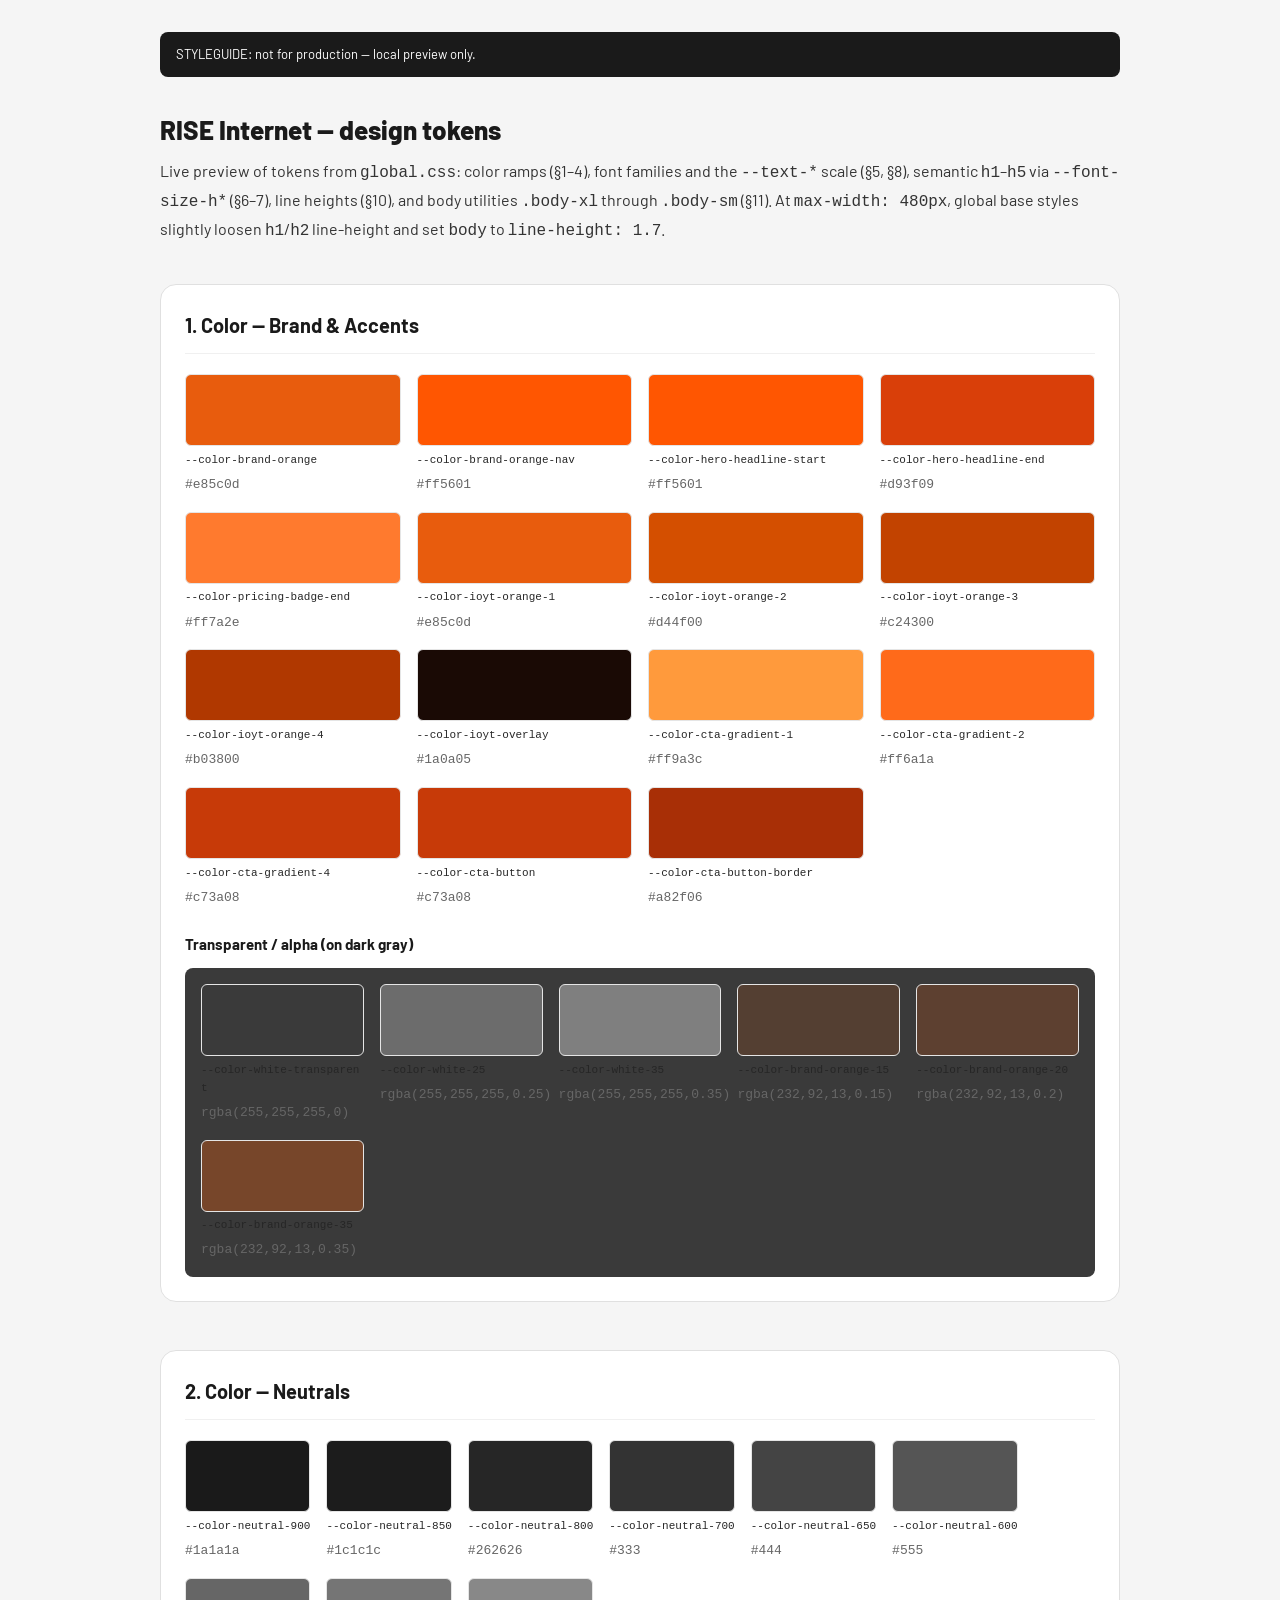
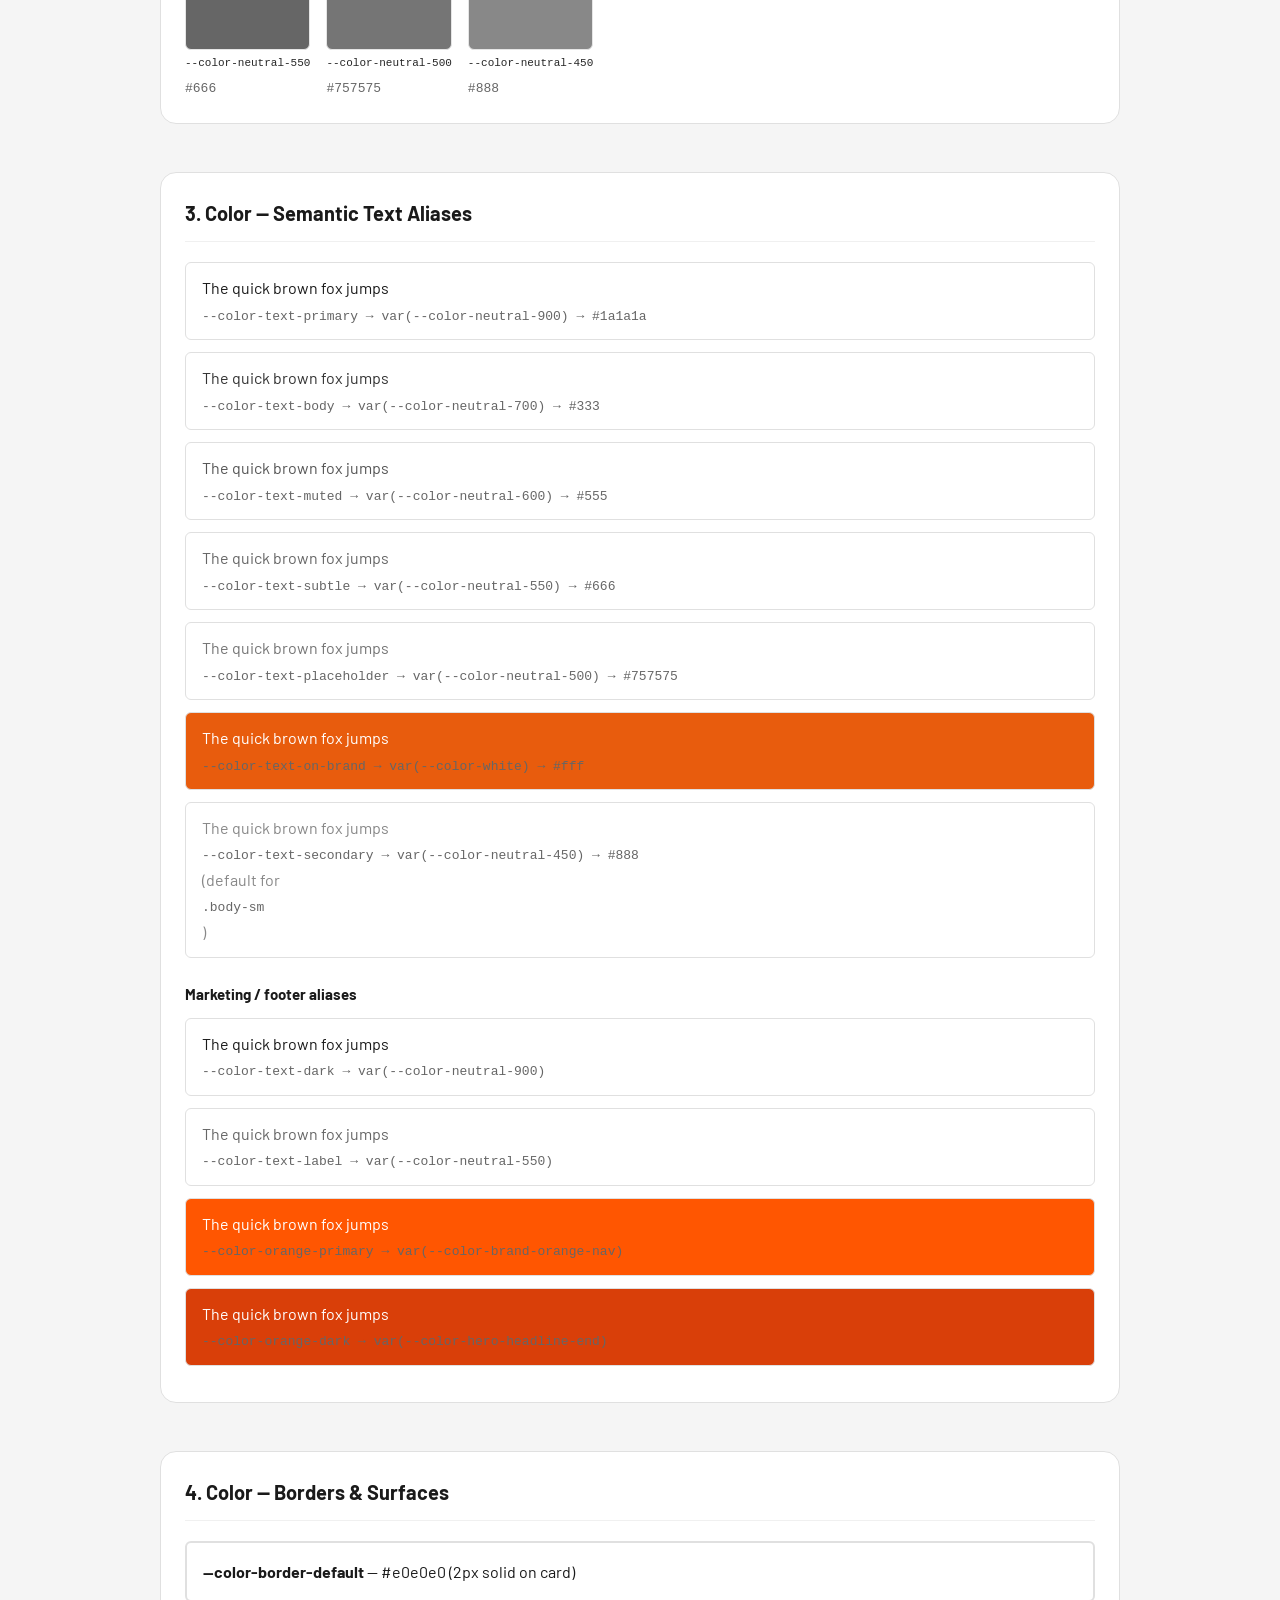
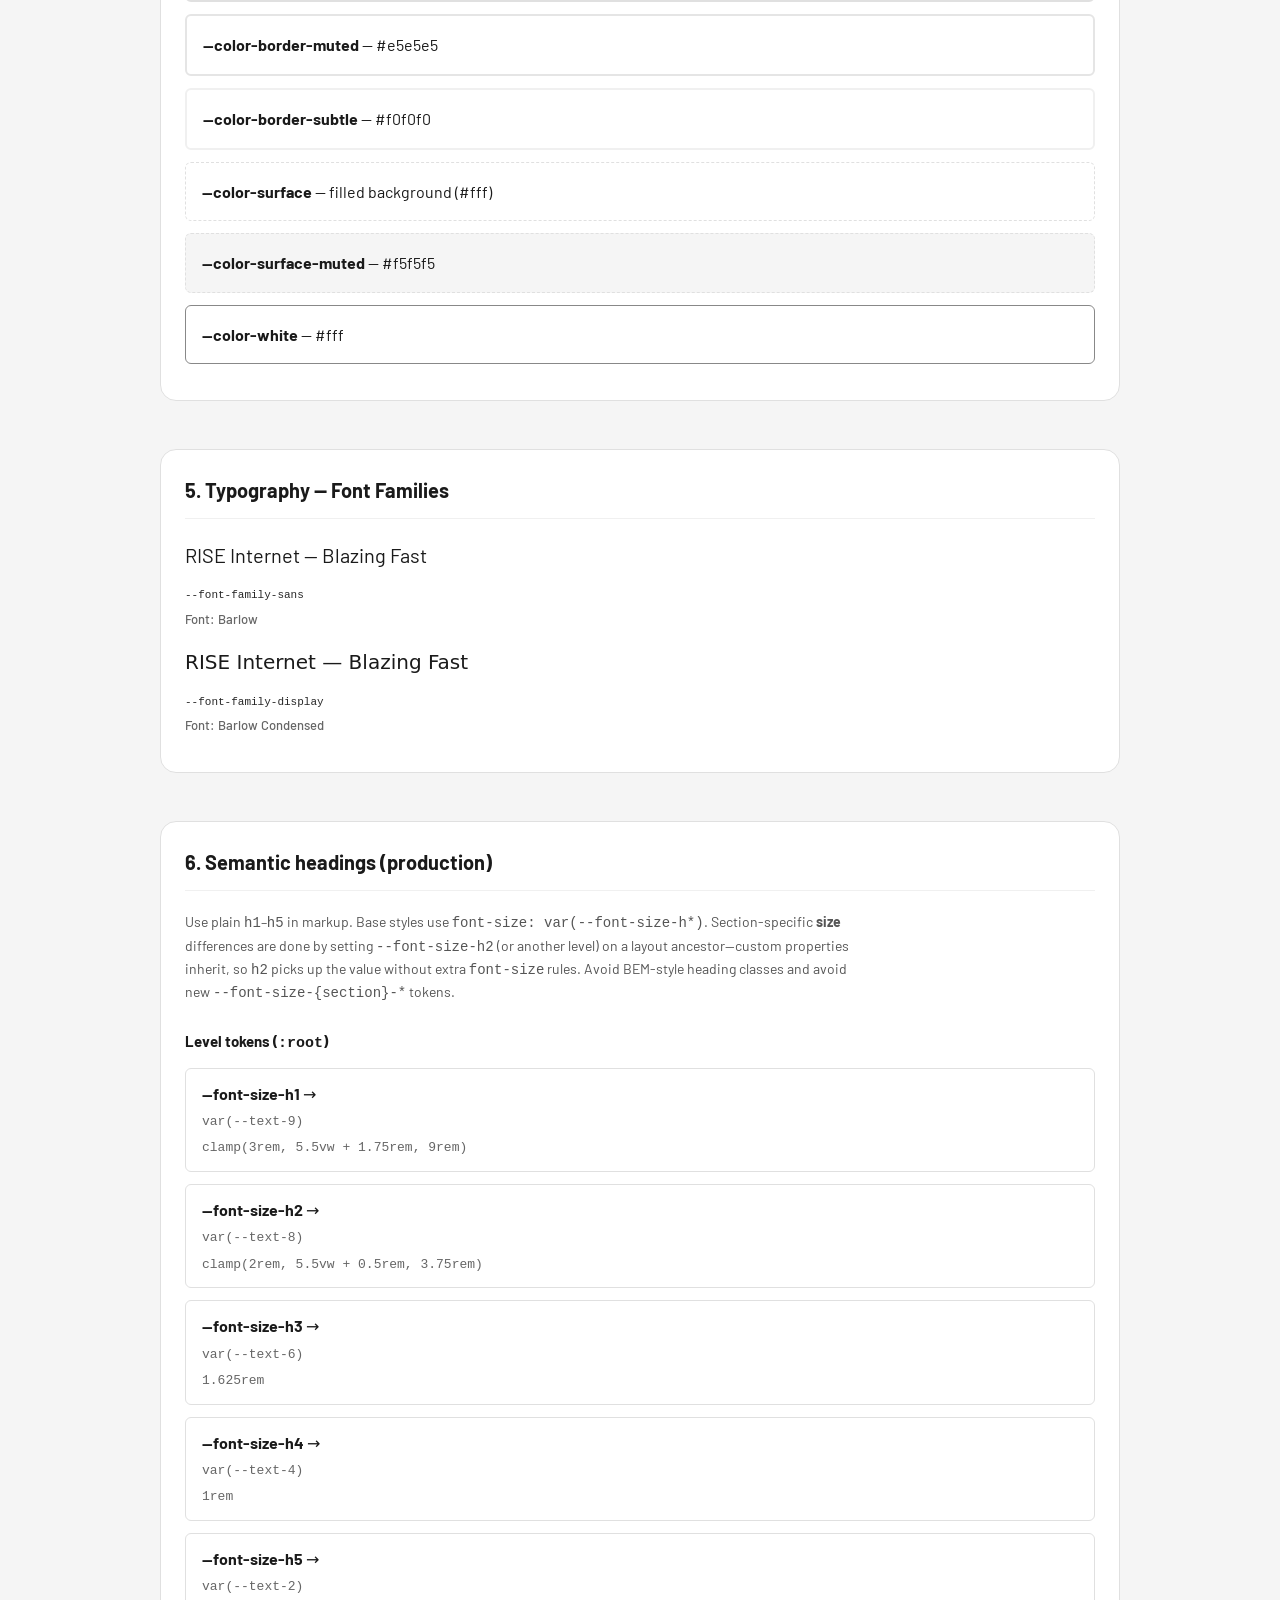
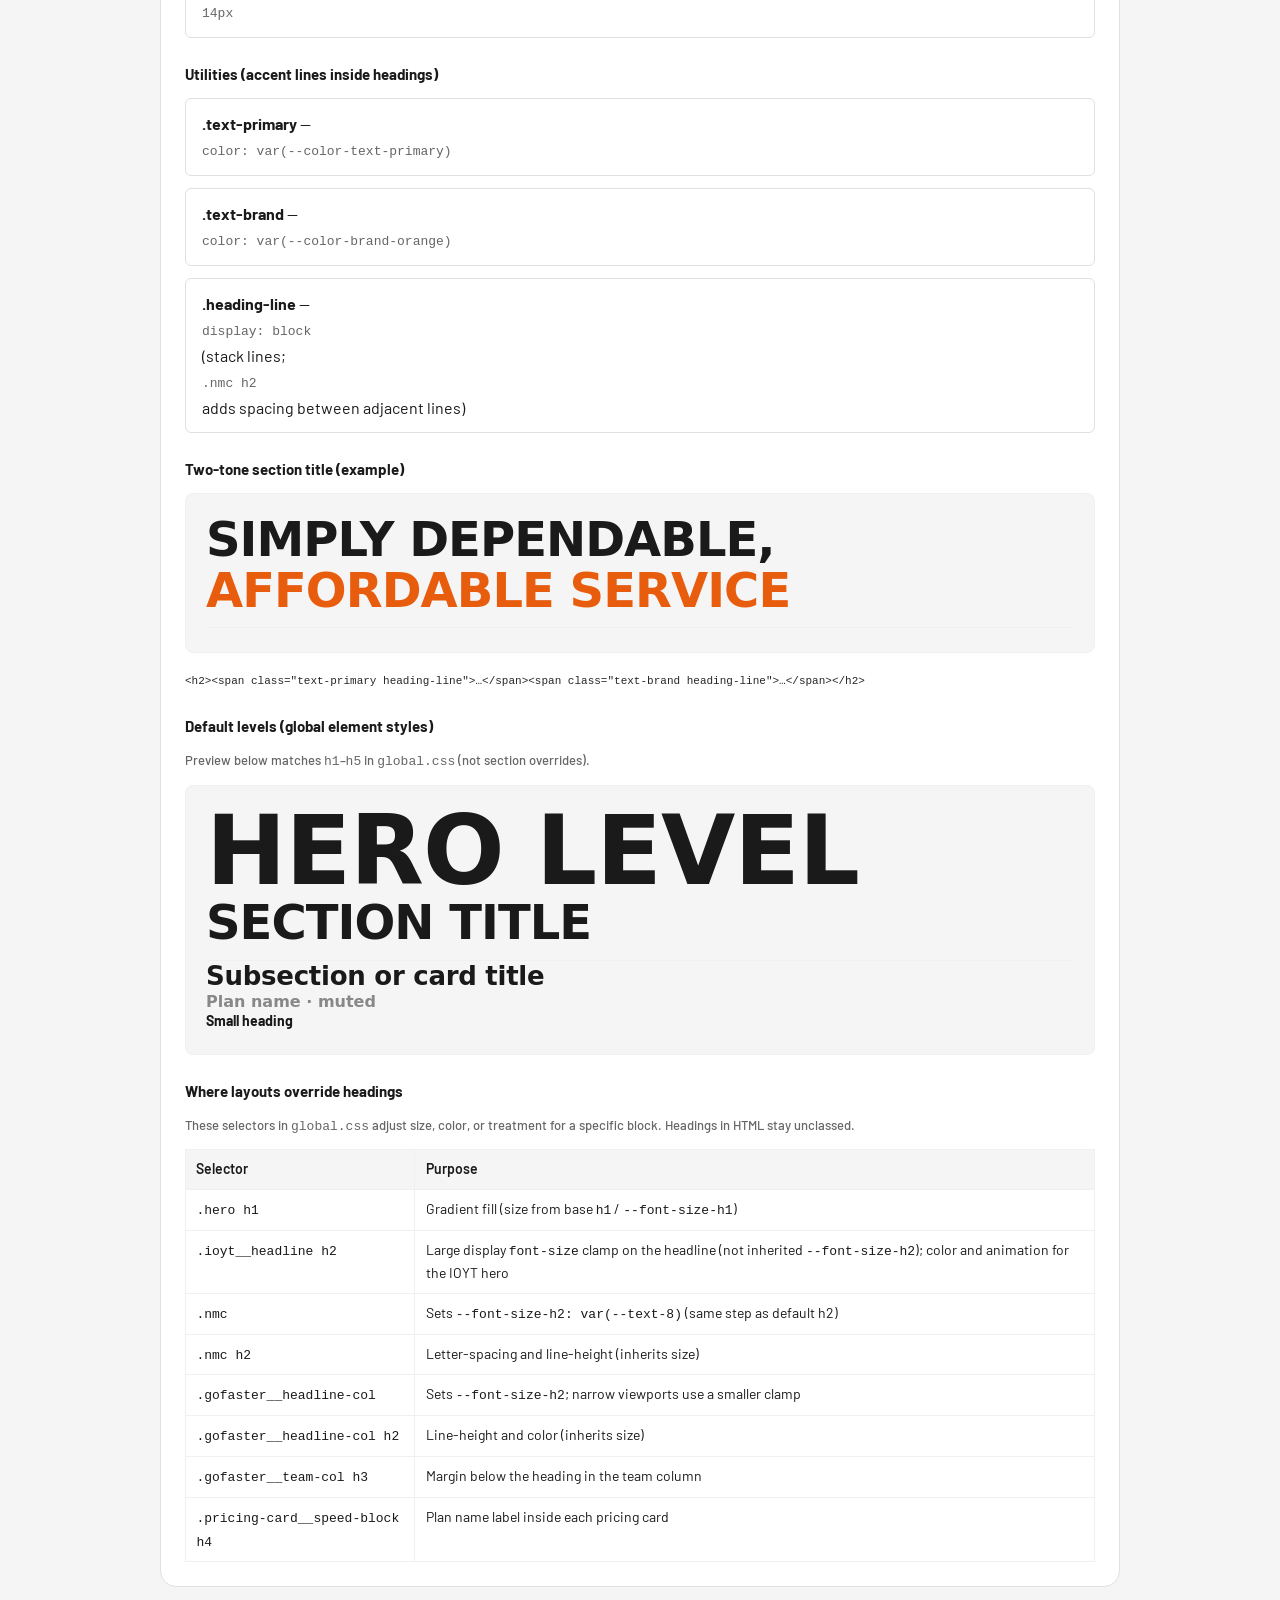
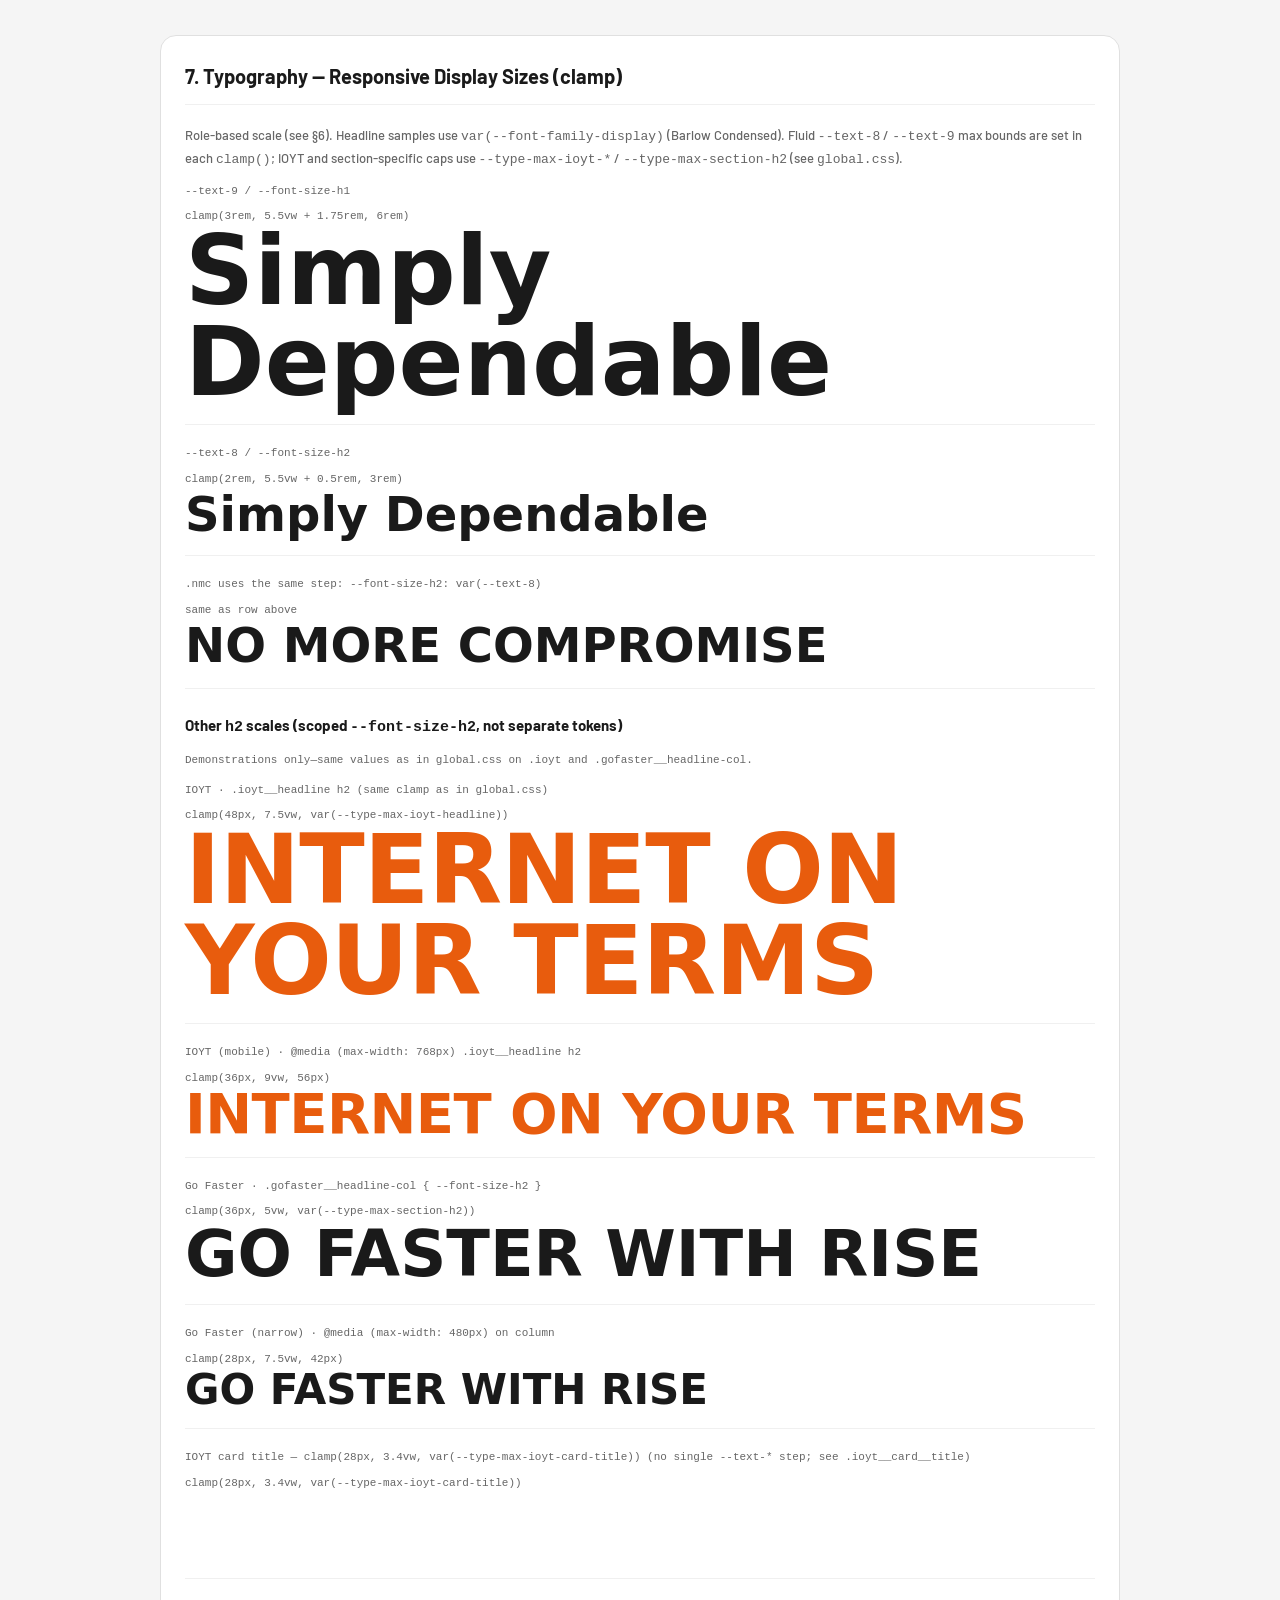
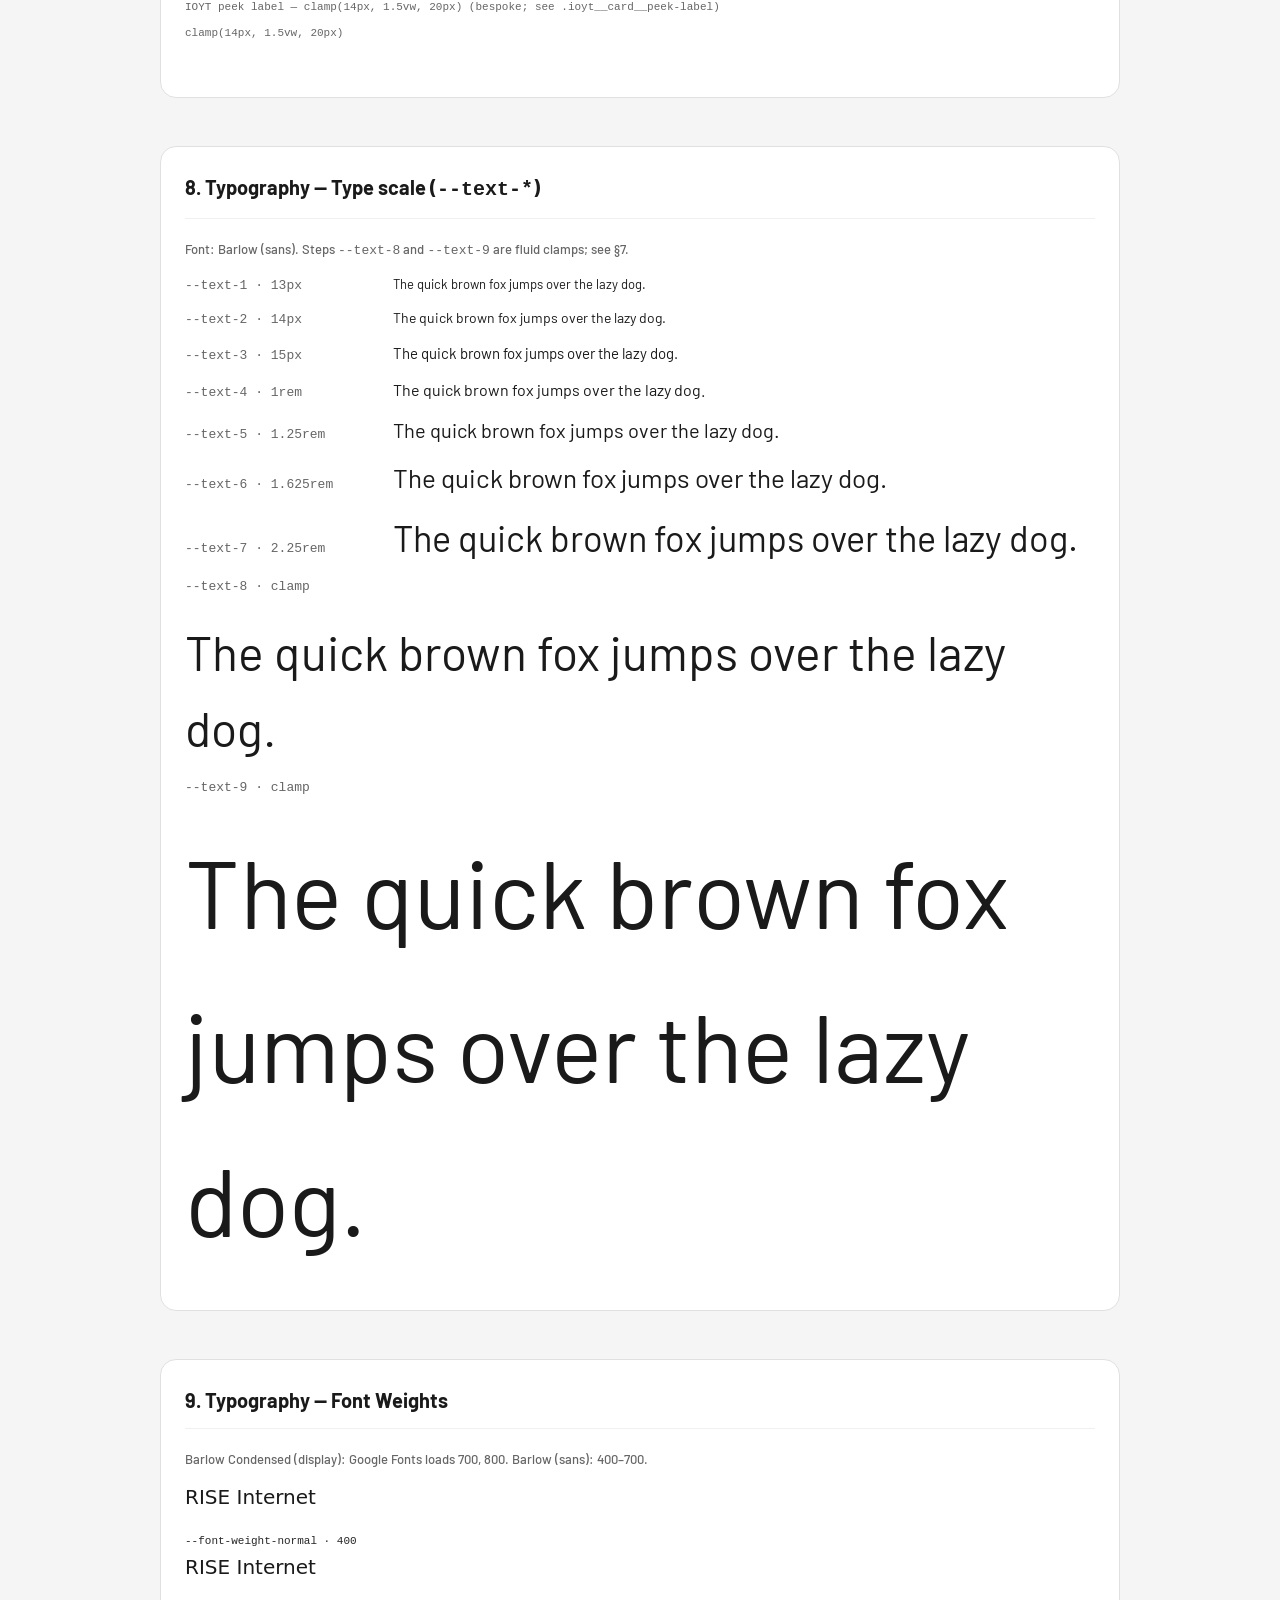
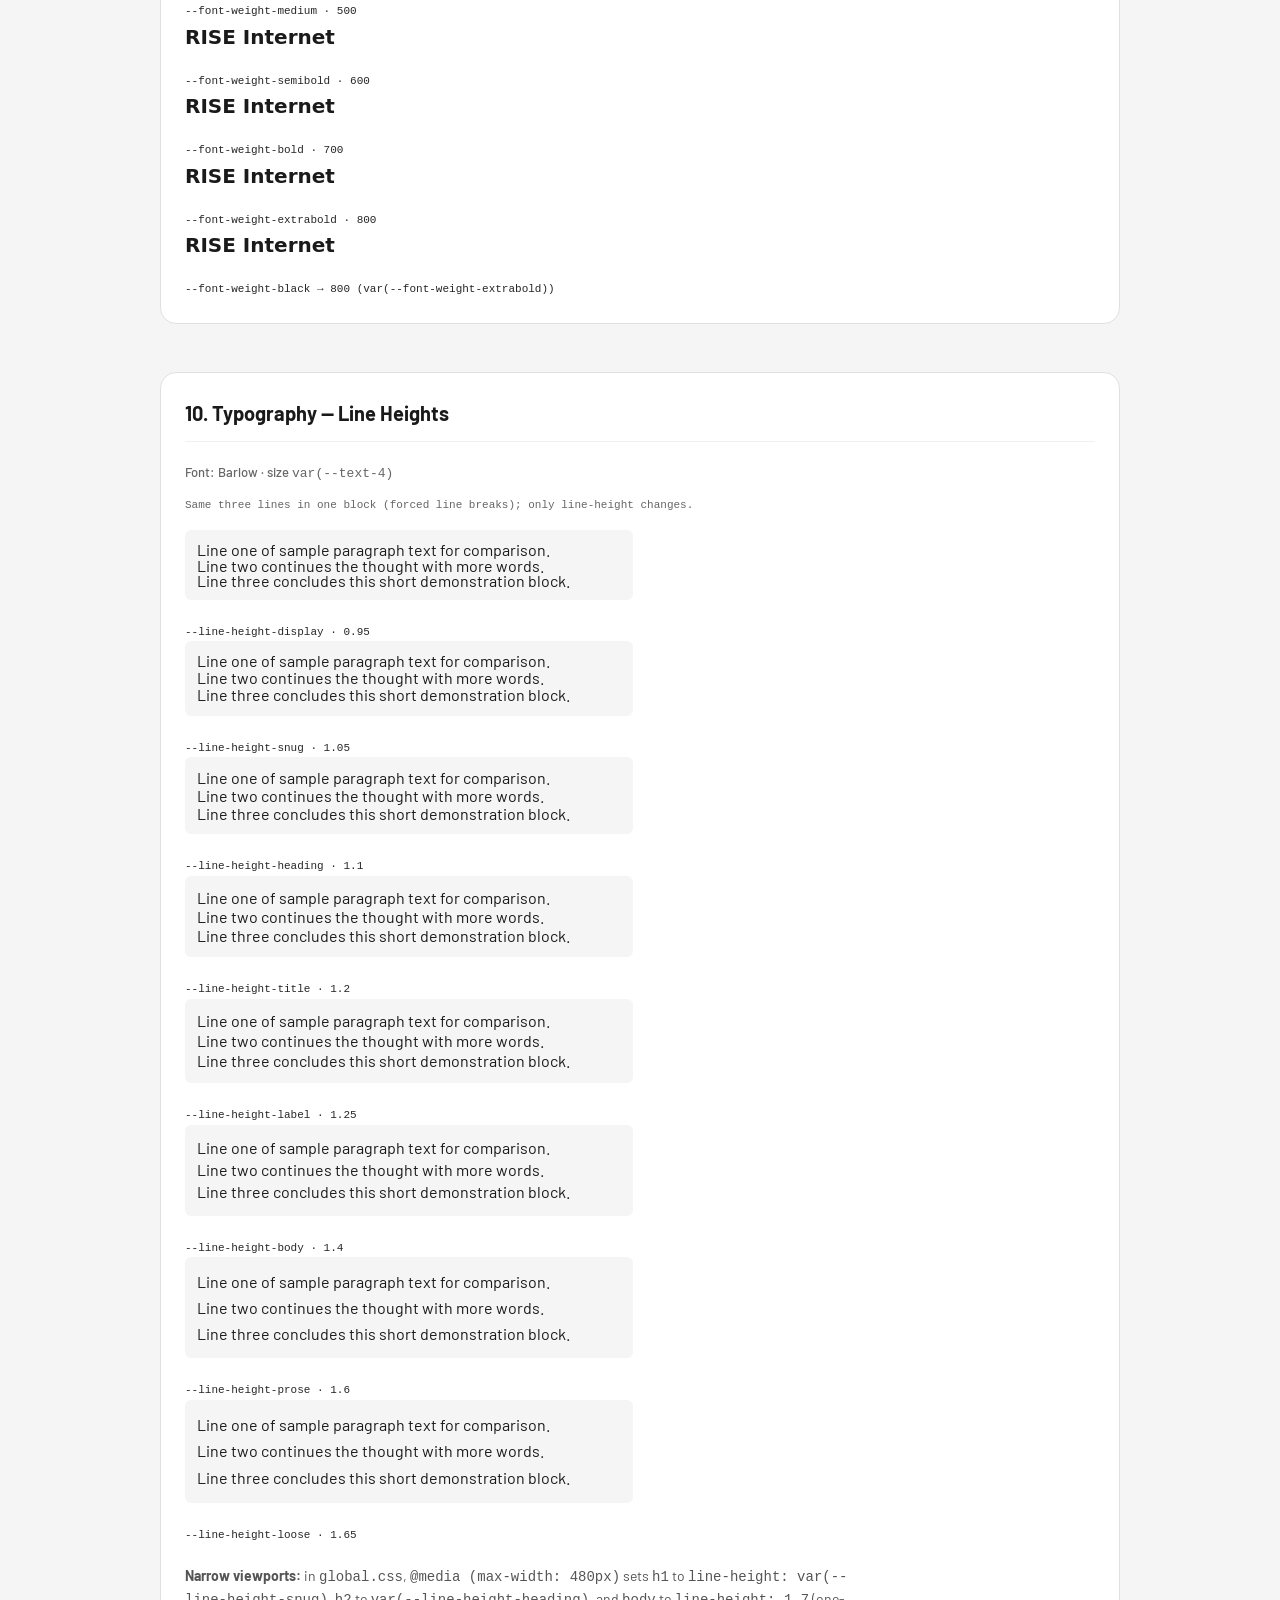
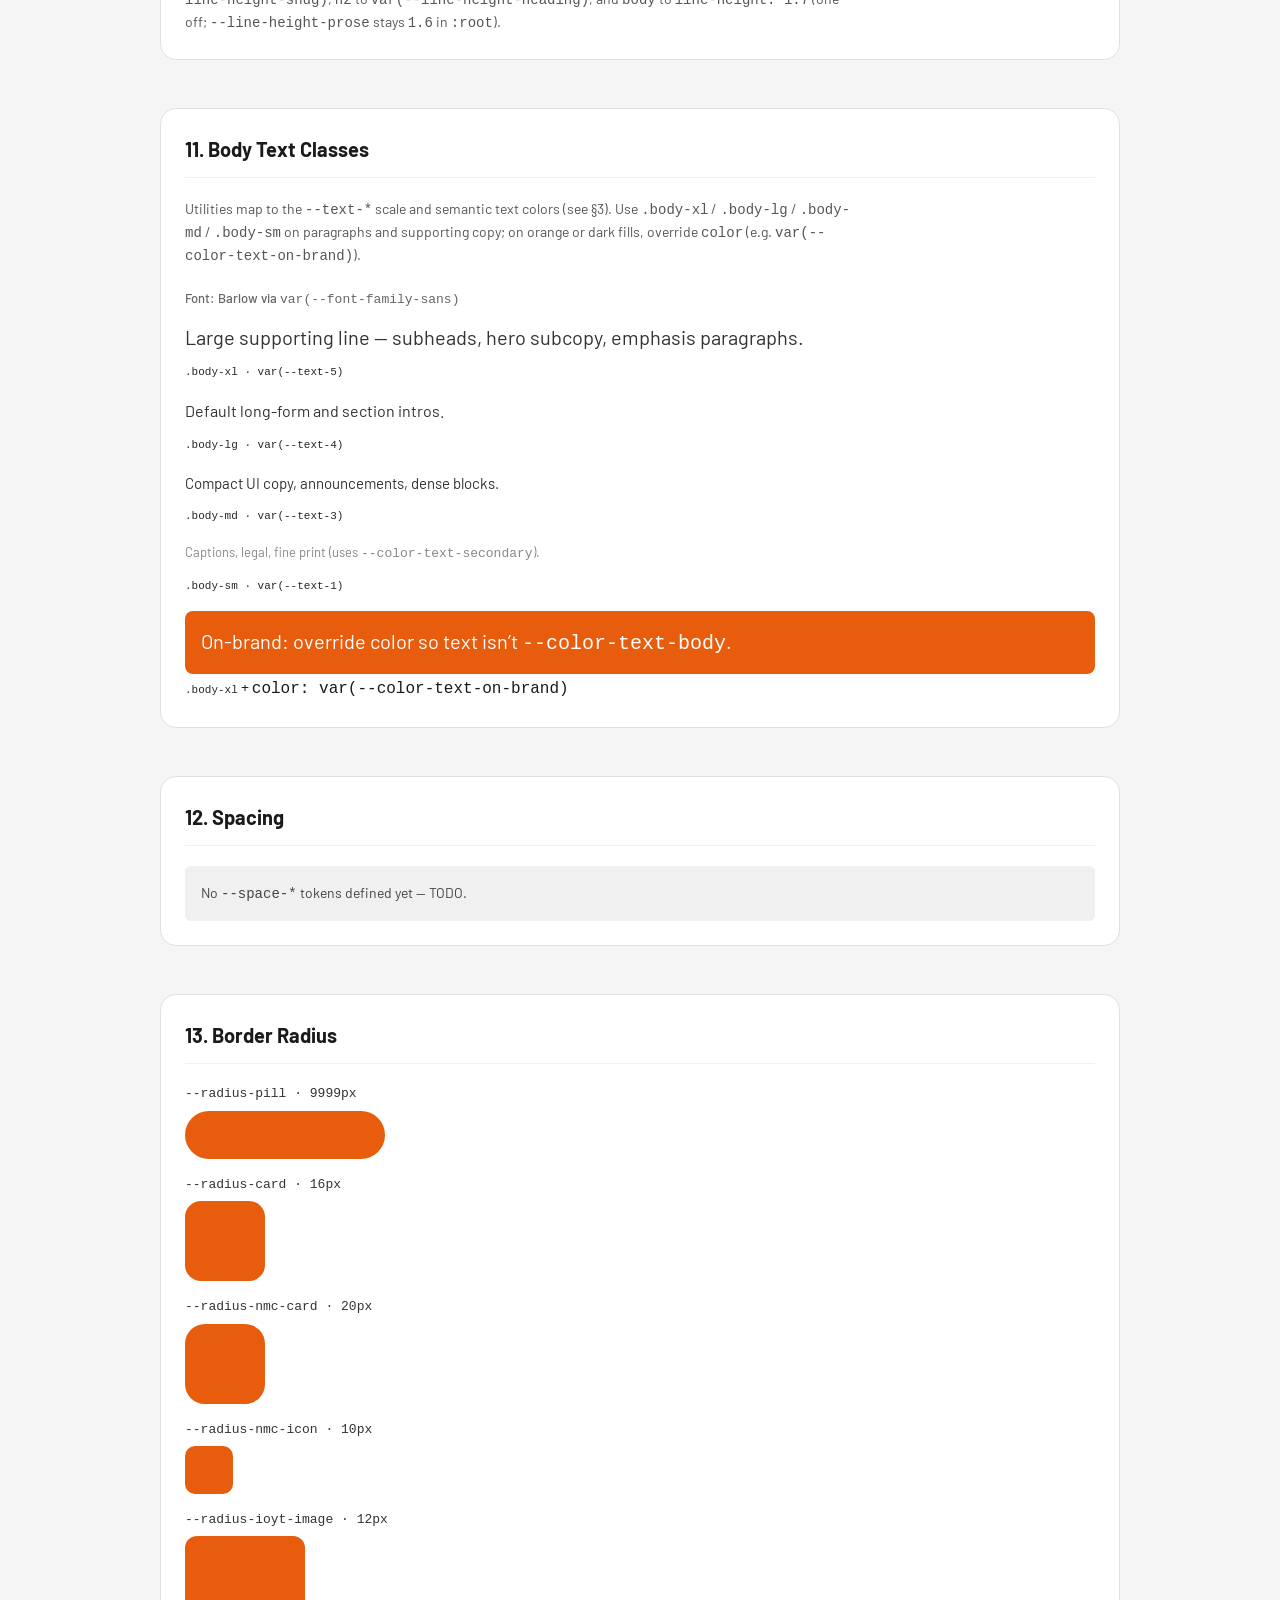
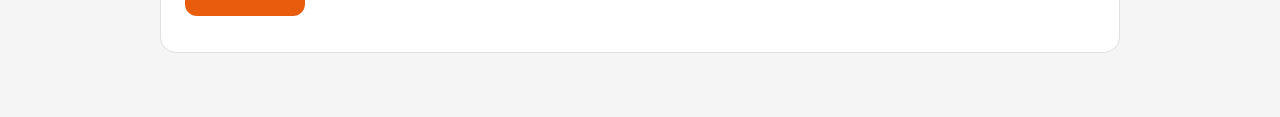
==== commit e46237db: "Footer CTA title size/spacing, IOYT headline 800, mobile footer padding - footer.css: footer CTA h2 " ====
--- a/styleguide.html
+++ b/styleguide.html
@@ -7,7 +7,7 @@
   <title>RISE Internet — Style guide</title>
   <link rel="preconnect" href="https://fonts.googleapis.com" />
   <link rel="preconnect" href="https://fonts.gstatic.com" crossorigin />
-  <link href="https://fonts.googleapis.com/css2?family=Barlow:wght@400;500;600;700&family=Barlow+Condensed:wght@700;800;900&display=swap" rel="stylesheet" />
+  <link href="https://fonts.googleapis.com/css2?family=Barlow:wght@400;500;600;700&family=Barlow+Condensed:wght@700;800&display=swap" rel="stylesheet" />
   <link rel="stylesheet" href="global.css" />
   <style>
     /* Demo chrome only — does not define or override design tokens */
@@ -768,7 +768,7 @@
   <!-- 9. Weights -->
   <section class="sg__section" aria-labelledby="sg-h9">
     <h2 id="sg-h9">9. Typography — Font Weights</h2>
-    <p class="sg__font-name">Barlow Condensed (display): Google Fonts loads 700, 800, 900. Barlow (sans): 400–700.</p>
+    <p class="sg__font-name">Barlow Condensed (display): Google Fonts loads 700, 800. Barlow (sans): 400–700.</p>
     <p class="sg__weight-row" style="font-family: var(--font-family-display); font-size: var(--text-5); font-weight: var(--font-weight-normal)">RISE Internet</p>
     <code class="sg__token-name">--font-weight-normal · 400</code>
     <p class="sg__weight-row" style="font-family: var(--font-family-display); font-size: var(--text-5); font-weight: var(--font-weight-medium)">RISE Internet</p>
@@ -780,7 +780,7 @@
     <p class="sg__weight-row" style="font-family: var(--font-family-display); font-size: var(--text-5); font-weight: var(--font-weight-extrabold)">RISE Internet</p>
     <code class="sg__token-name">--font-weight-extrabold · 800</code>
     <p class="sg__weight-row" style="font-family: var(--font-family-display); font-size: var(--text-5); font-weight: var(--font-weight-black)">RISE Internet</p>
-    <code class="sg__token-name">--font-weight-black · 900</code>
+    <code class="sg__token-name">--font-weight-black → 800 (var(--font-weight-extrabold))</code>
   </section>
 
   <!-- 10. Line heights -->
--- a/global.css
+++ b/global.css
@@ -18,7 +18,8 @@
   --font-weight-semibold: 600;
   --font-weight-bold: 700;
   --font-weight-extrabold: 800;
-  --font-weight-black: 900;
+  /* Display / marketing headings — same numeric weight as extrabold (no 900 in type ramp) */
+  --font-weight-black: var(--font-weight-extrabold);
 
   /* ——— Typography — line-height — */
   --line-height-display: 0.95;
@@ -543,10 +544,7 @@
     outline-offset: 2px;
   }
 
-  body {
-    /* Space for fixed pill CTA + safe area (tighter than desktop so less gap below footer) */
-    padding-bottom: calc(3.5rem + env(safe-area-inset-bottom, 0px));
-  }
+  /* Scroll clearance for fixed .nav-cta-mobile lives on .footer-block (footer.css) so it’s orange, not a white body strip */
 
   .site-header {
     border-bottom: 1px solid var(--color-border-subtle);
@@ -1603,11 +1601,11 @@
   will-change: transform;
 }
 
-/* IOYT headline: bespoke clamp (not a single --text-* step) */
+/* IOYT headline: bespoke clamp (not a single --text-* step) — Barlow Semi Condensed 800 */
 .ioyt__headline h2 {
   font-family: var(--font-family-display);
   font-size: clamp(48px, 7.5vw, var(--type-max-ioyt-headline));
-  font-weight: var(--font-weight-black);
+  font-weight: var(--font-weight-extrabold);
   text-transform: uppercase;
   letter-spacing: -0.01em;
   line-height: 0.95;
@@ -1838,6 +1836,8 @@
   }
 
   .ioyt__headline h2 {
+    font-family: var(--font-family-display);
+    font-weight: var(--font-weight-extrabold);
     color: #ffffff;
     font-size: clamp(36px, 9vw, 56px);
   }
@@ -1924,6 +1924,8 @@
   }
 
   .ioyt__headline h2 {
+    font-family: var(--font-family-display);
+    font-weight: var(--font-weight-extrabold);
     color: #ffffff !important;
   }
 
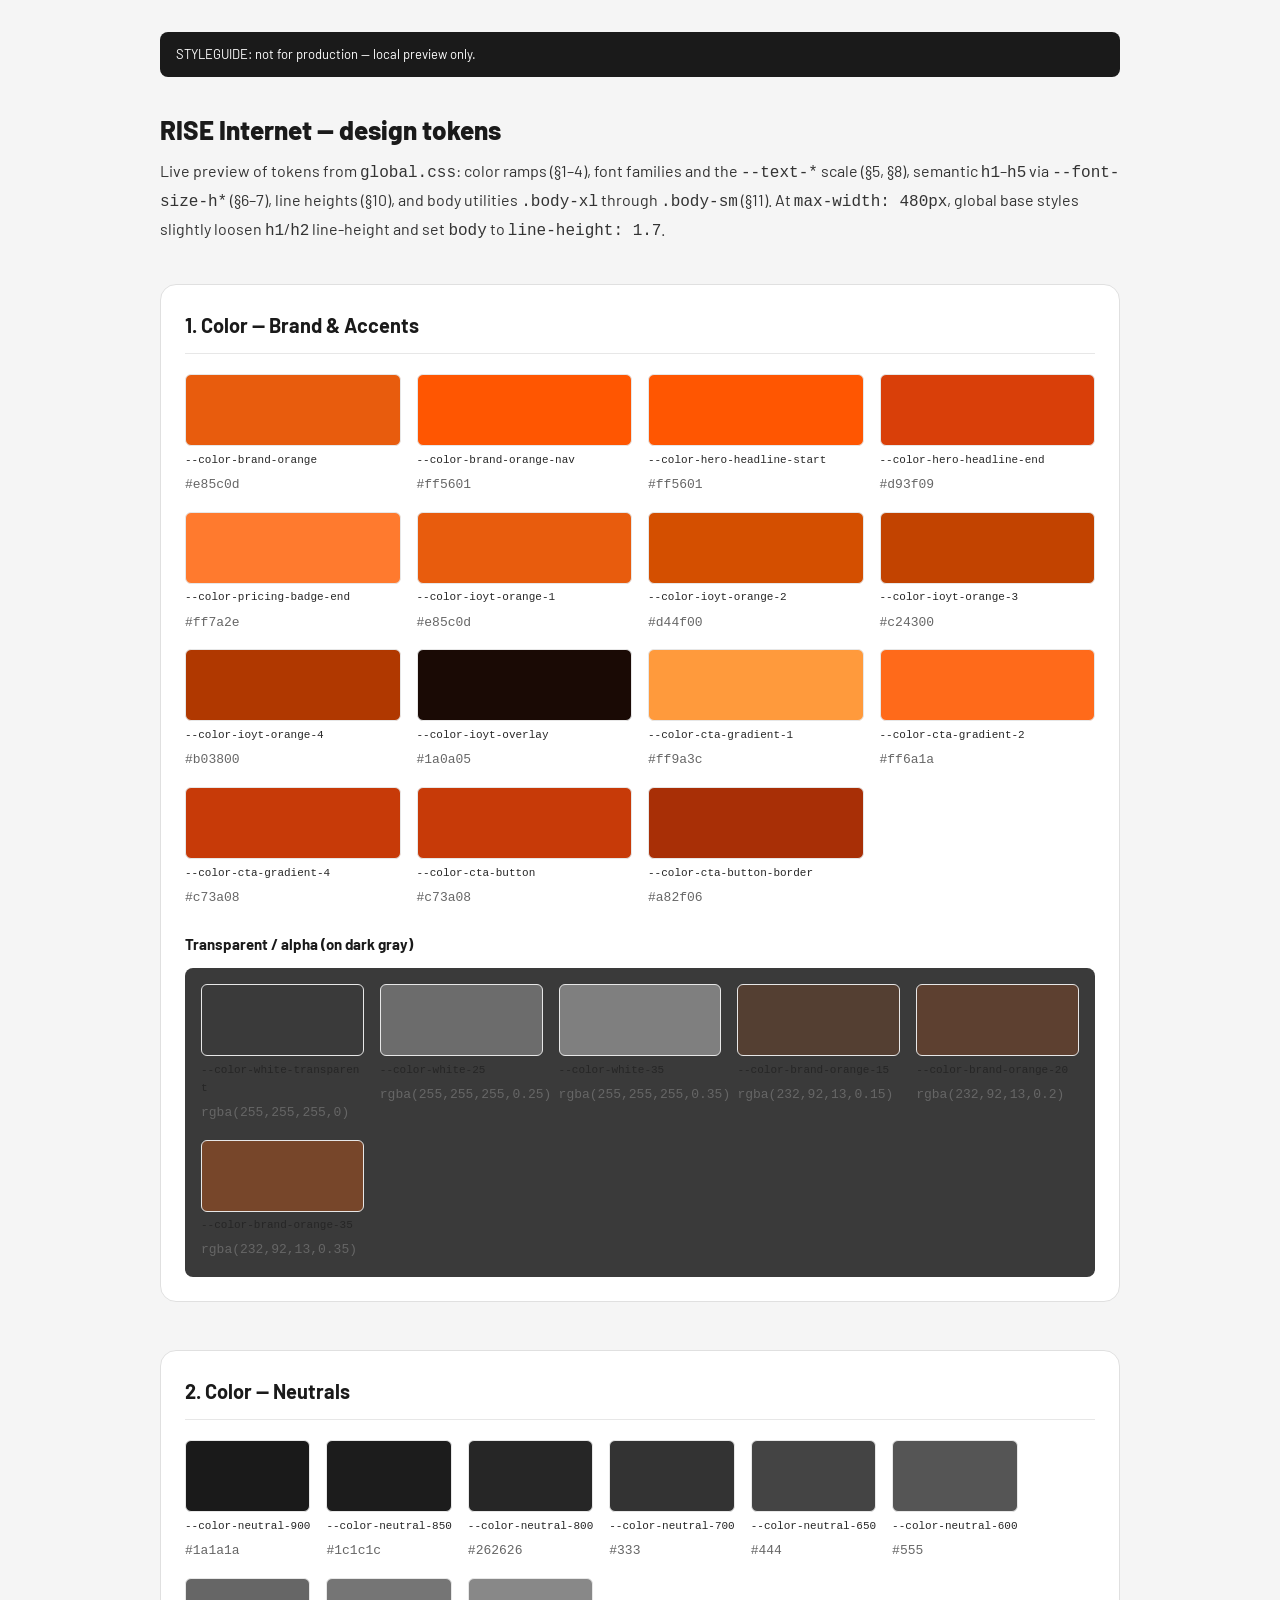
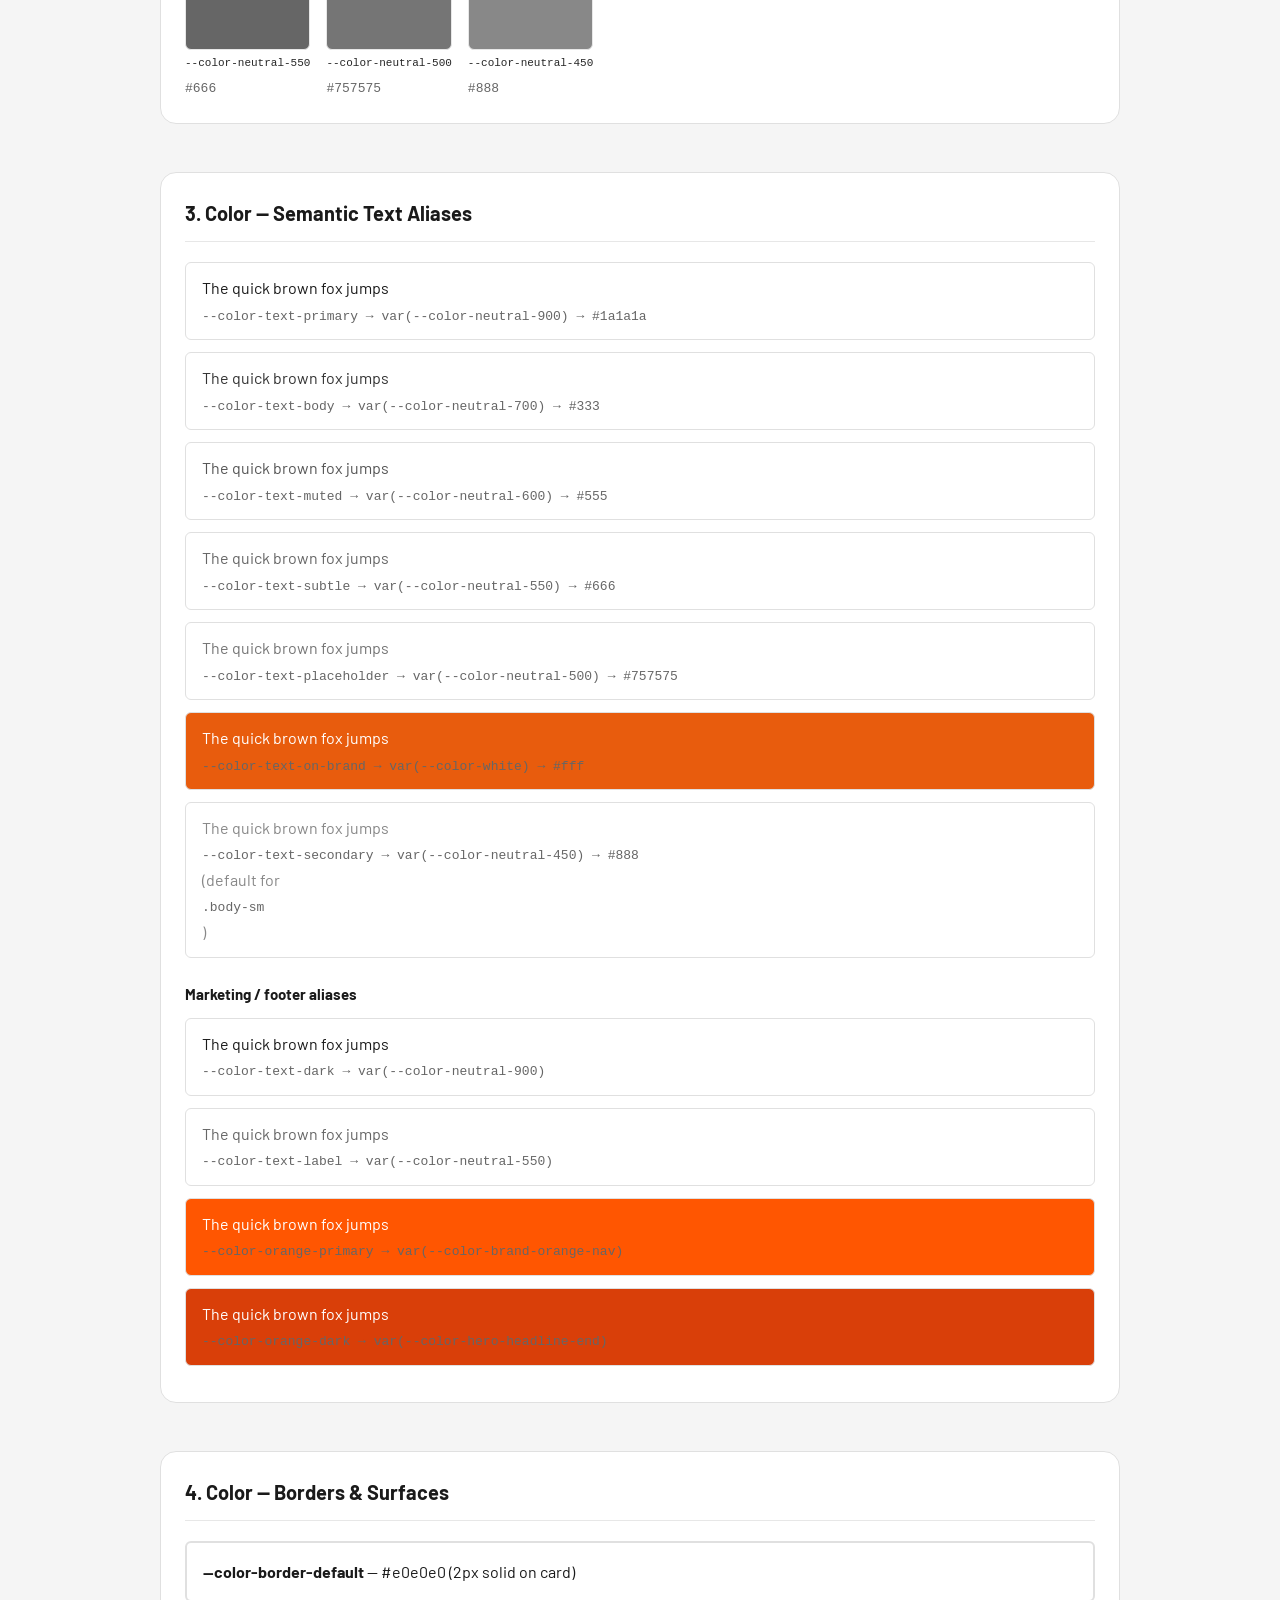
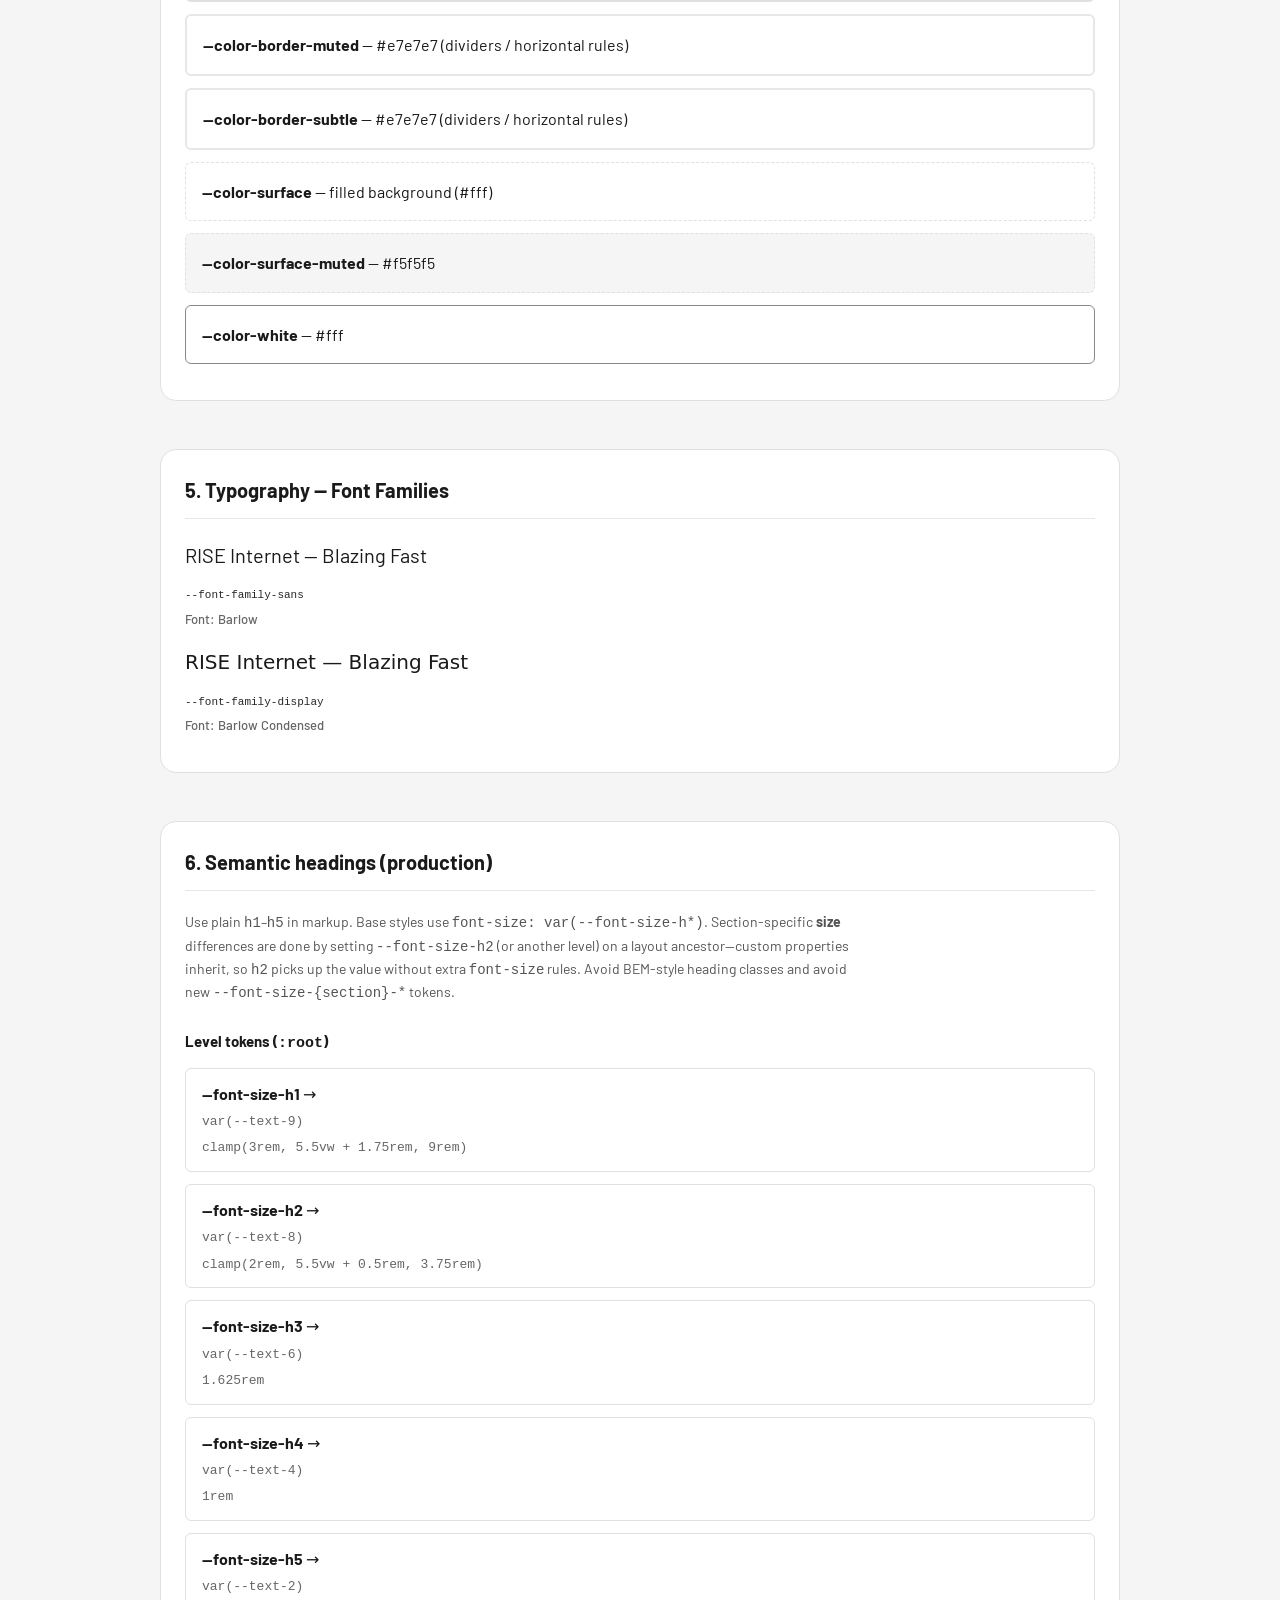
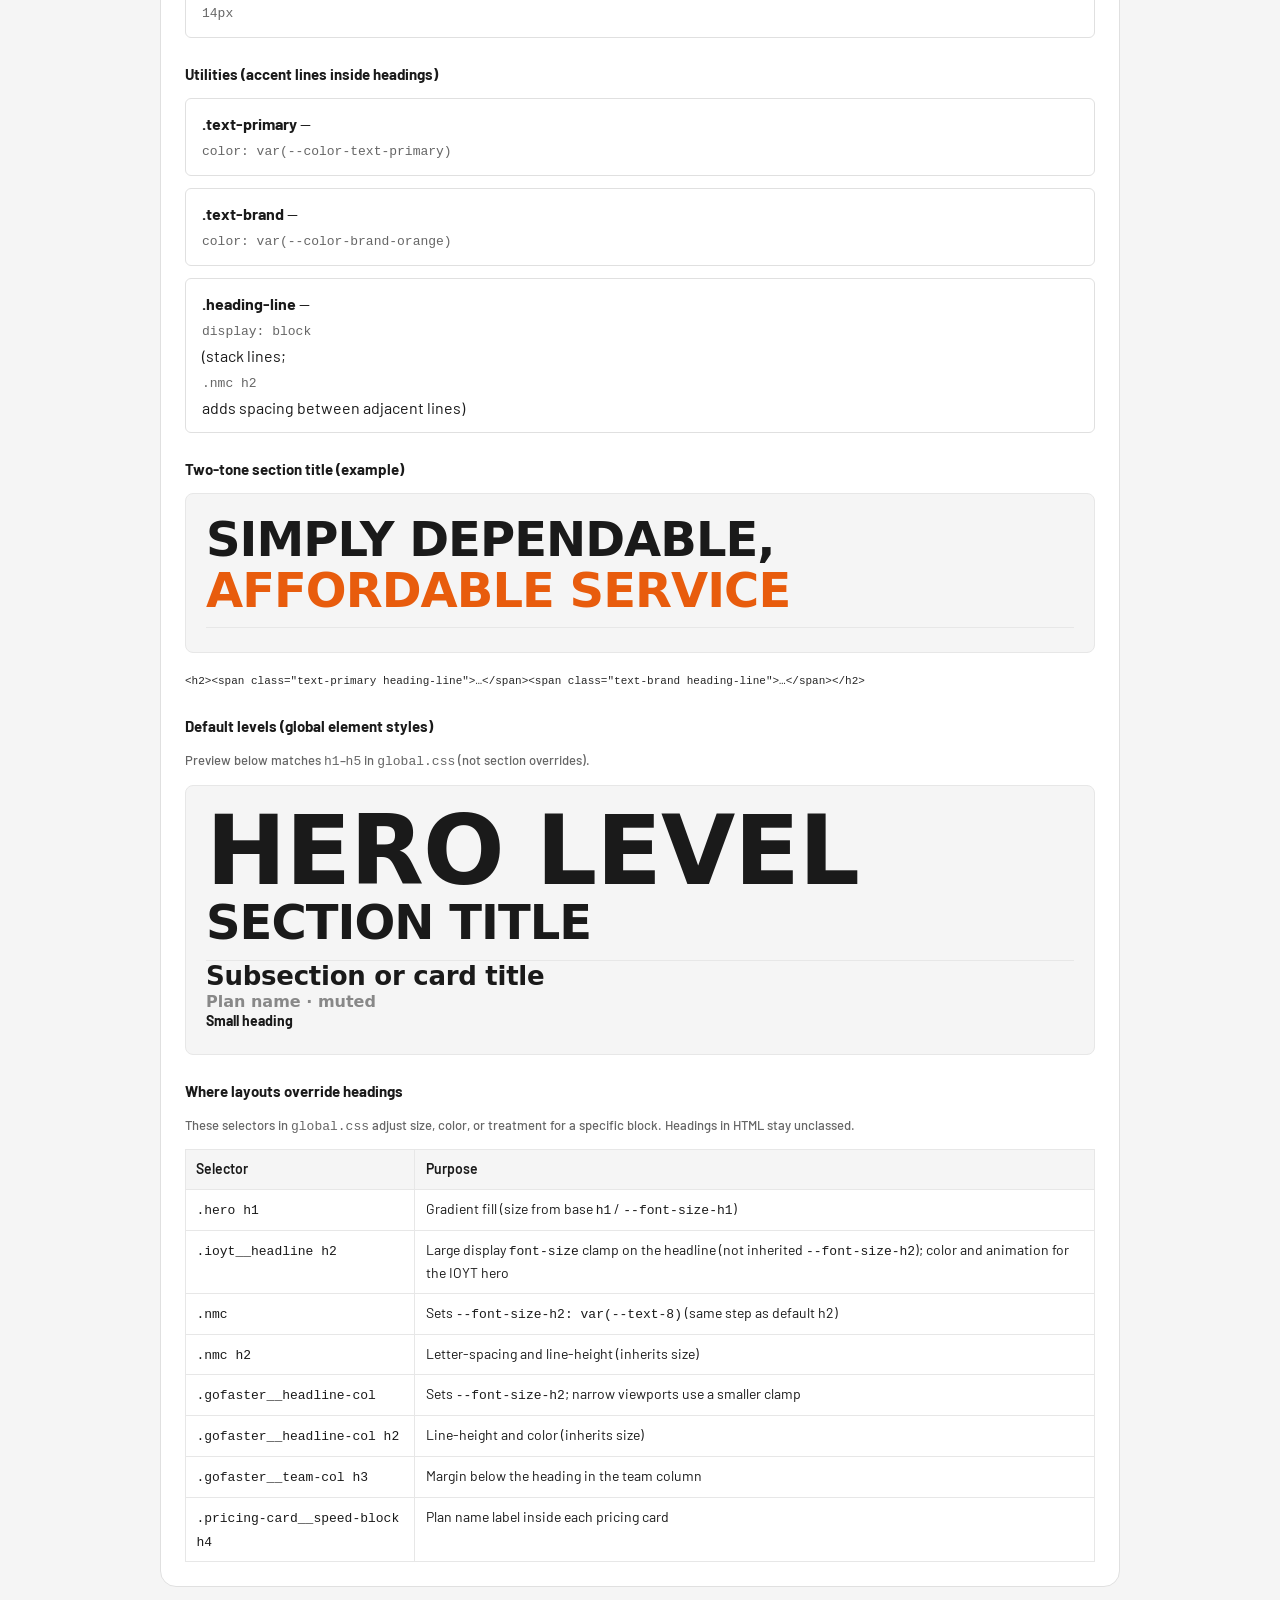
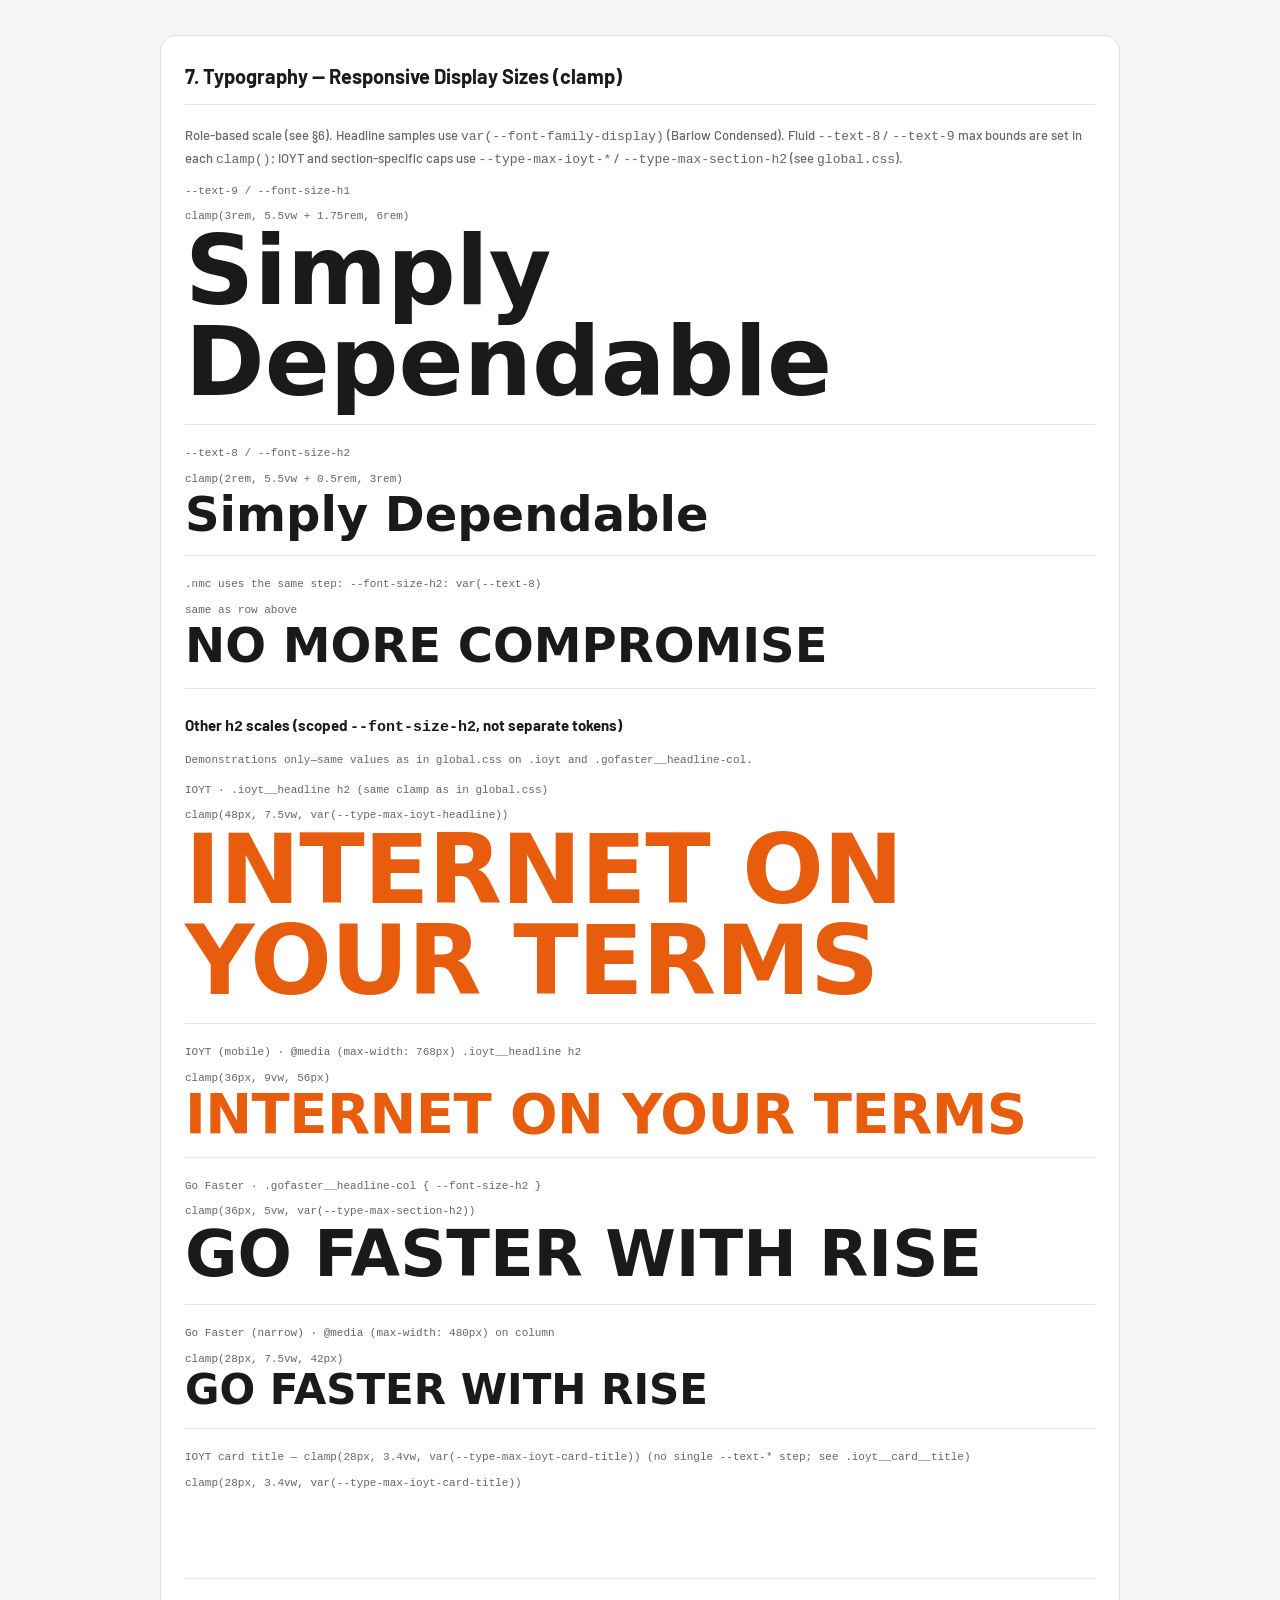
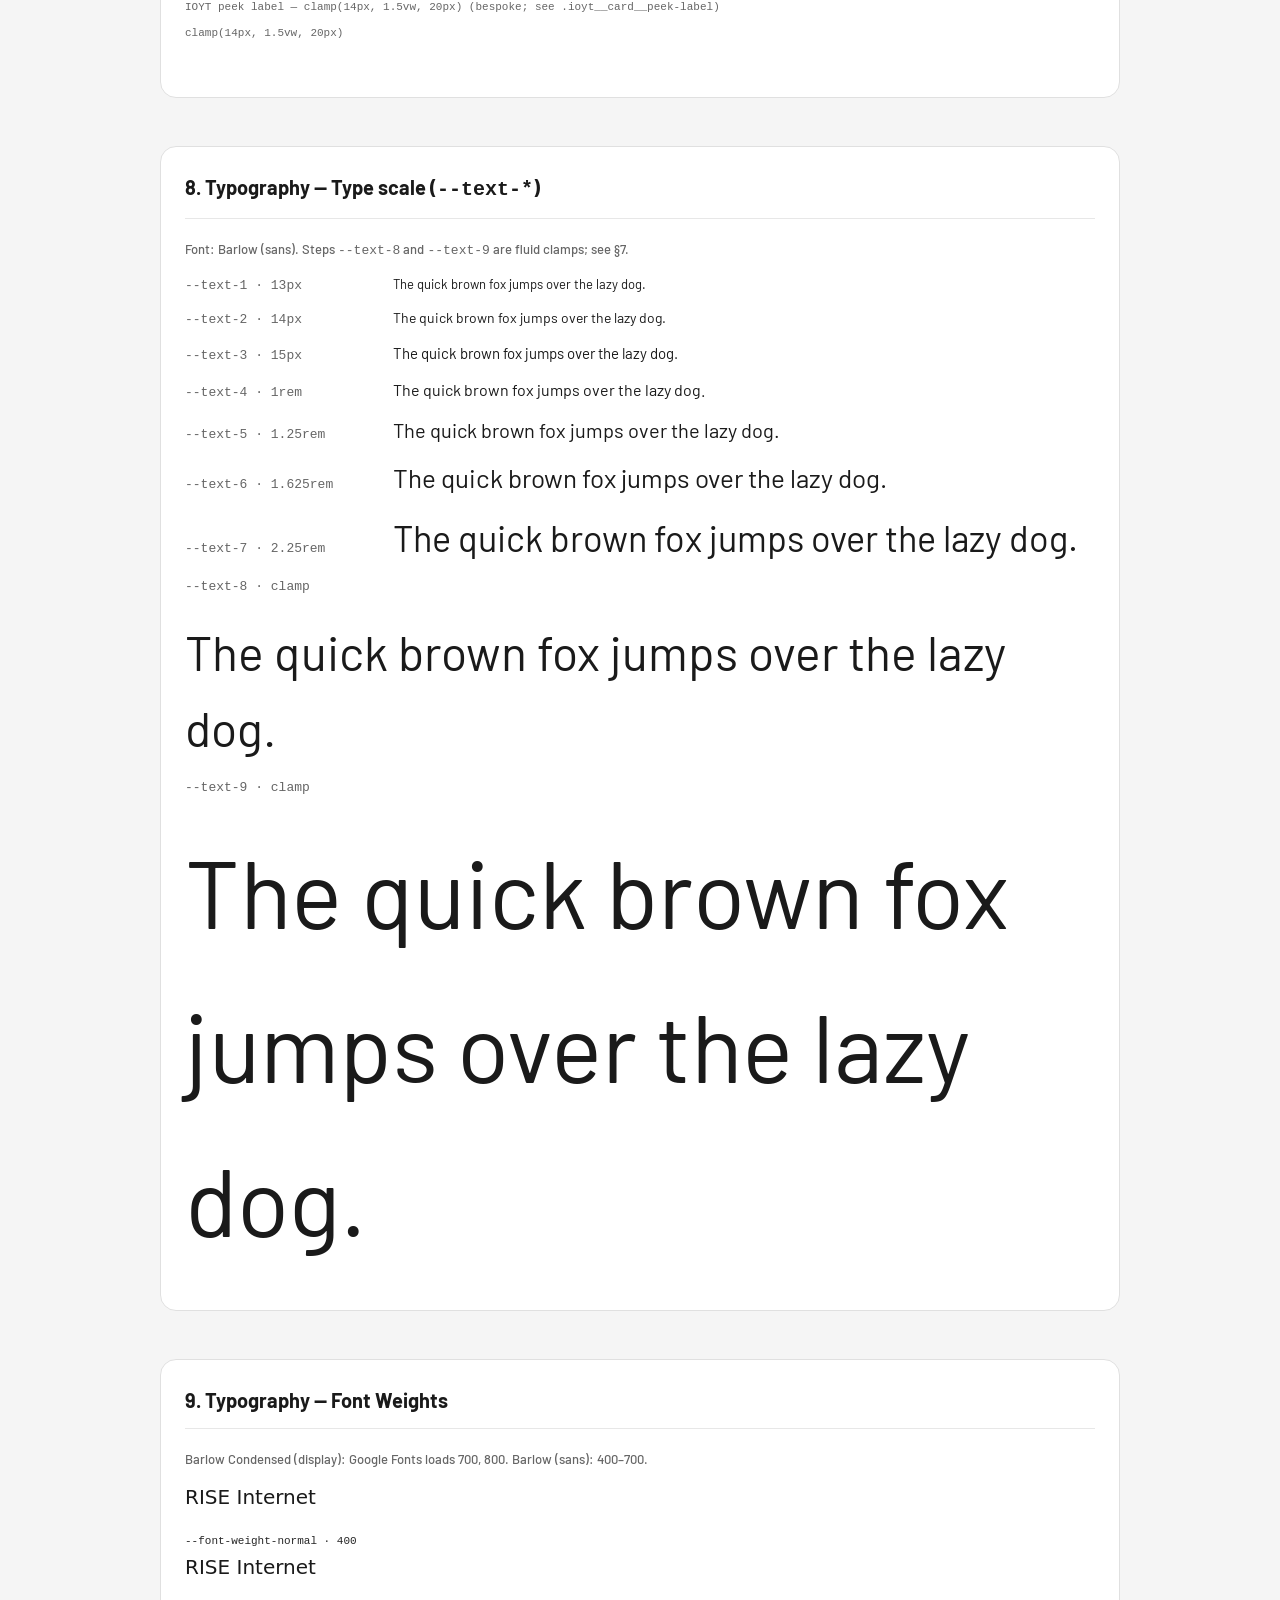
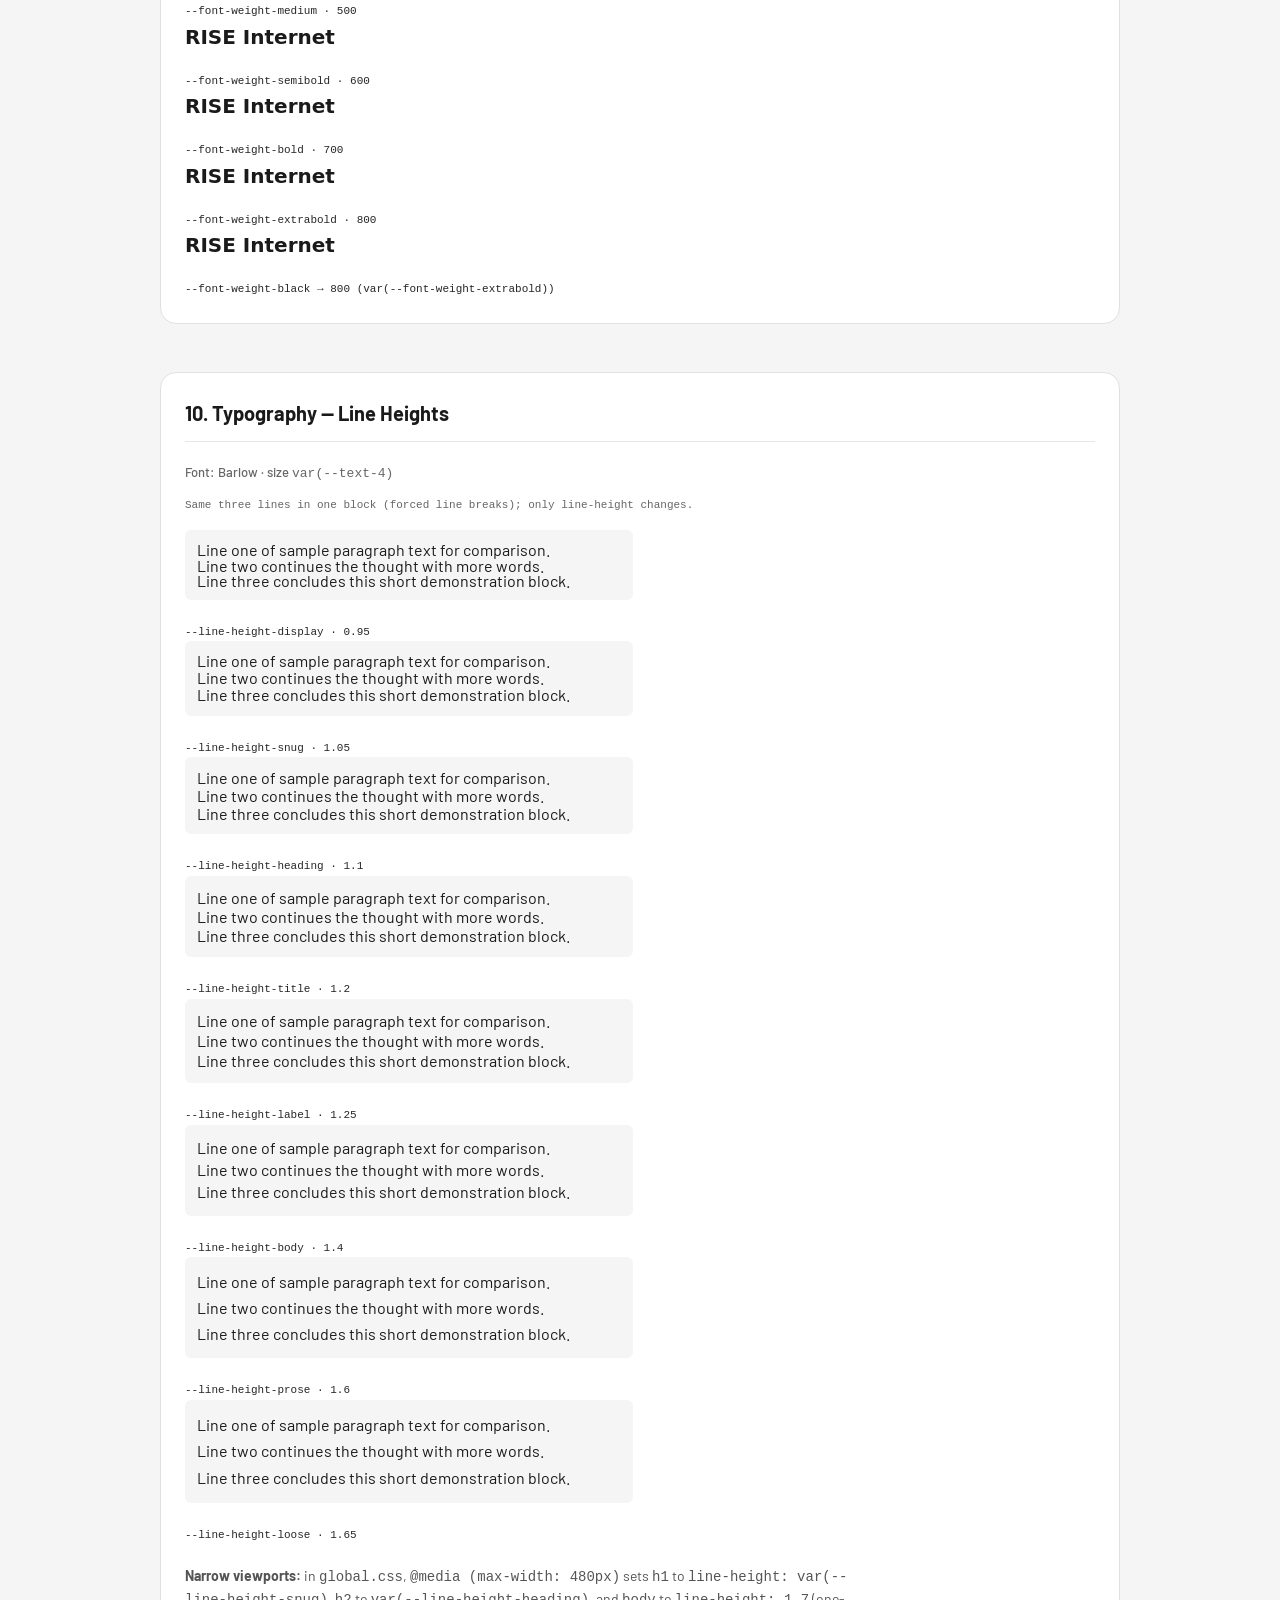
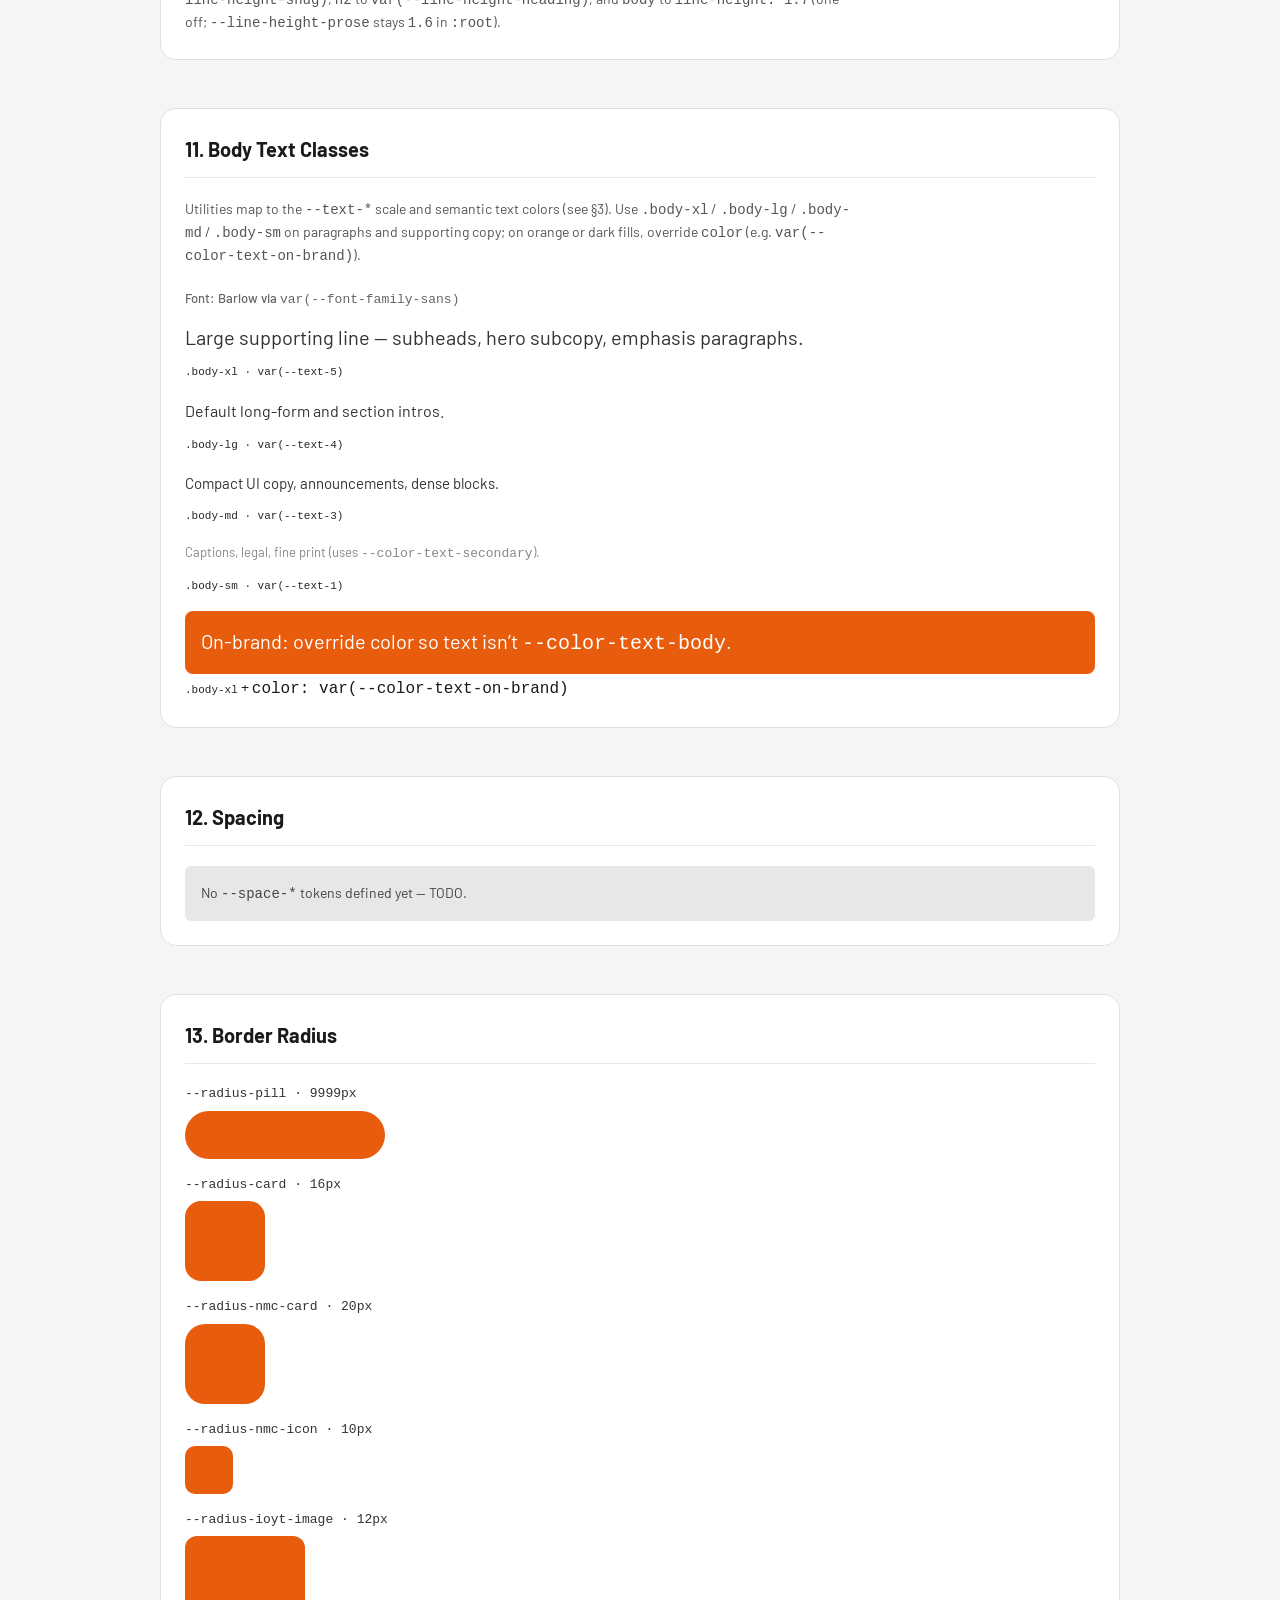
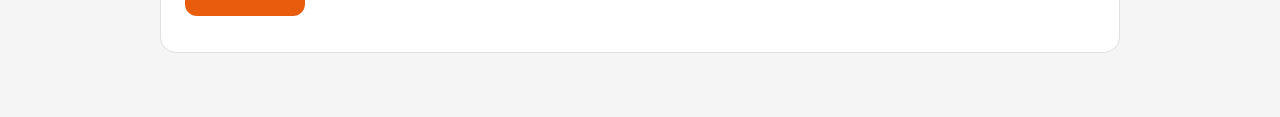
==== commit 714ad43e: "Set divider tokens --color-border-muted and --color-border-subtle to #e7e7e7 Made-with: Cursor" ====
--- a/styleguide.html
+++ b/styleguide.html
@@ -539,10 +539,10 @@
       <strong>--color-border-default</strong> — #e0e0e0 (2px solid on card)
     </div>
     <div class="sg__border-demo" style="border: 2px solid var(--color-border-muted)">
-      <strong>--color-border-muted</strong> — #e5e5e5
+      <strong>--color-border-muted</strong> — #e7e7e7 (dividers / horizontal rules)
     </div>
     <div class="sg__border-demo" style="border: 2px solid var(--color-border-subtle)">
-      <strong>--color-border-subtle</strong> — #f0f0f0
+      <strong>--color-border-subtle</strong> — #e7e7e7 (dividers / horizontal rules)
     </div>
     <div class="sg__border-demo sg__border-demo--fill" style="background: var(--color-surface); border: 1px dashed var(--color-border-default)">
       <strong>--color-surface</strong> — filled background (#fff)
--- a/global.css
+++ b/global.css
@@ -36,6 +36,8 @@
   --type-max-ioyt-headline: 7.5rem;
   --type-max-ioyt-card-title: 4rem;
   --type-max-section-h2: 4rem;
+  /* Pricing · NMC · Go Faster — shared h2 scale (see .pricing, .nmc, .gofaster__headline-col) */
+  --font-size-section-h2: clamp(2.5rem, 6.25vw + 0.65rem, 3.5rem);
 
   --text-9: clamp(3rem, 5.5vw + 1.75rem, 6rem);
   --text-8: clamp(2rem, 5.5vw + 0.5rem, 3rem);
@@ -86,8 +88,9 @@
 
   /* ——— Color — borders & dividers — */
   --color-border-default: #e0e0e0;
-  --color-border-muted: #e5e5e5;
-  --color-border-subtle: #f0f0f0;
+  /* List / section dividers & horizontal rules (1px separators) */
+  --color-border-muted: #e7e7e7;
+  --color-border-subtle: #e7e7e7;
   --color-surface-muted: #f5f5f5;
 
   /* ——— Color — misc — */
@@ -183,6 +186,37 @@
   margin: 0;
 }
 
+/* Placeholders soften while the field is focused (click/tab) */
+input::placeholder,
+textarea::placeholder {
+  opacity: 1;
+  transition: opacity var(--motion-duration) var(--motion-ease);
+}
+
+input:focus:not(:disabled)::placeholder,
+textarea:focus:not(:disabled)::placeholder {
+  opacity: 0.5;
+}
+
+/*
+ * type="search" clear control — WebKit/Blink default uses accent blue.
+ * Replace with a black X so all search fields match (nav, hero, footer, mobile).
+ */
+input[type="search"]::-webkit-search-cancel-button {
+  -webkit-appearance: none;
+  appearance: none;
+  width: 1.125rem;
+  height: 1.125rem;
+  margin-inline-start: 0.35rem;
+  cursor: pointer;
+  background: url("data:image/svg+xml,%3Csvg%20xmlns%3D%27http%3A%2F%2Fwww.w3.org%2F2000%2Fsvg%27%20viewBox%3D%270%200%2024%2024%27%20fill%3D%27none%27%20stroke%3D%27%23000%27%20stroke-width%3D%272%27%20stroke-linecap%3D%27round%27%20stroke-linejoin%3D%27round%27%3E%3Cpath%20d%3D%27M18%206L6%2018M6%206l12%2012%27%2F%3E%3C%2Fsvg%3E")
+    center / contain no-repeat;
+}
+
+input[type="search"]::-moz-search-clear-button {
+  filter: grayscale(1) brightness(0);
+}
+
 h1,
 h2,
 h3,
@@ -236,7 +270,8 @@
 @media (max-width: 900px) {
   :root {
     /* h2 step — higher floor on small viewports (default --text-8 min was 2rem) */
-    --text-8: clamp(2.375rem, 6.25vw + 0.55rem, 3rem);
+    --text-8: clamp(2.5rem, 6.75vw + 0.6rem, 3.25rem);
+    --font-size-section-h2: clamp(2.65rem, 6.75vw + 0.72rem, 3.75rem);
     /* h3 step — default --text-6 was fixed 1.625rem */
     --text-6: clamp(1.75rem, 4vw + 0.5rem, 2rem);
   }
@@ -255,7 +290,7 @@
 }
 
 .nmc h2 .heading-line + .heading-line {
-  margin-top: 0.04em;
+  margin-top: 0.12em;
 }
 
 .body-xl {
@@ -288,6 +323,18 @@
   font-weight: var(--font-weight-normal);
   line-height: var(--line-height-loose);
   color: var(--color-text-secondary);
+}
+
+.visually-hidden {
+  position: absolute;
+  width: 1px;
+  height: 1px;
+  padding: 0;
+  margin: -1px;
+  overflow: hidden;
+  clip: rect(0, 0, 0, 0);
+  white-space: nowrap;
+  border: 0;
 }
 
 /* =============================================================================
@@ -387,7 +434,6 @@
 }
 
 .nav-item {
-  padding: 4px;
   border-radius: var(--link-radius);
 }
 
@@ -400,7 +446,7 @@
   font-family: inherit;
   font-size: var(--text-4);
   font-weight: var(--font-weight-semibold);
-  line-height: var(--line-height-body);
+  line-height: var(--line-height-snug);
   letter-spacing: 0.16px;
   color: var(--color-neutral-850);
   text-decoration: none;
@@ -421,21 +467,18 @@
   color: var(--color-brand-orange-nav);
 }
 
-.icon-chevron {
-  width: 24px;
-  height: 24px;
-  flex-shrink: 0;
-  color: var(--color-neutral-850);
-}
-
 .nav-item__btn .icon-chevron {
   width: 18px;
   height: 18px;
+  flex-shrink: 0;
+  color: var(--color-neutral-850);
 }
 
 .nav-account {
+  flex: 0 0 auto;
   flex-shrink: 0;
-  width: 128px;
+  width: auto;
+  min-width: 0;
   display: flex;
   justify-content: flex-end;
 }
@@ -445,7 +488,7 @@
   align-items: center;
   gap: 4px;
   padding: 12px 20px;
-  border-radius: 2px;
+  border-radius: var(--link-inner-radius);
   font-size: var(--text-4);
   font-weight: var(--font-weight-medium);
   line-height: var(--line-height-body);
@@ -483,30 +526,225 @@
 }
 
 @media (min-width: 901px) {
-  .nav-cta-wrap + .nav-account {
-    margin-left: 16px;
-  }
-}
-
-.nav-cta {
-  display: inline-flex;
-  align-items: center;
-  justify-content: center;
-  font-family: inherit;
-  text-decoration: none;
-  white-space: nowrap;
-}
-
-/* Hero availability form — anchor scroll clears sticky header */
-#check-availability {
-  scroll-margin-top: calc(var(--nav-pad-y) * 2 + 48px + 12px);
-}
-
+  .nav-inner {
+    display: grid;
+    grid-template-columns: 1fr auto 1fr;
+    align-items: center;
+    column-gap: clamp(12px, 1.5vw, 24px);
+  }
+
+  .logo {
+    grid-column: 1;
+    justify-self: start;
+  }
+
+  .primary-nav {
+    grid-column: 2;
+    justify-self: center;
+  }
+
+  .nav-tray {
+    grid-column: 3;
+    justify-content: flex-end;
+    gap: clamp(10px, 1.2vw, 20px);
+  }
+
+  /* Account label + chevron visible on desktop; mobile uses global .visually-hidden */
+  .account-link > .visually-hidden {
+    position: static;
+    width: auto;
+    height: auto;
+    margin: 0;
+    padding: 0;
+    overflow: visible;
+    clip: auto;
+    white-space: normal;
+    border: 0;
+  }
+
+  .account-link .icon-chevron {
+    width: 24px;
+    height: 24px;
+    flex-shrink: 0;
+  }
+
+  /* Figma 24:172 — combined field + Check Availability; IO fades in after hero (see index.html) */
+  /* Grow into the third grid column so the pill can use width up to max-width (max-width alone only caps, it does not expand). */
+  .nav-cta-wrap {
+    --nav-cta-height: 3rem;
+
+    display: flex;
+    flex-direction: row;
+    align-items: center;
+    justify-content: flex-end;
+    gap: 0;
+    min-width: 0;
+    flex: 1 1 auto;
+    max-width: 100%;
+    overflow: hidden;
+  }
+
+  .nav-cta__form {
+    margin: 0;
+    display: flex;
+    align-items: stretch;
+    width: 100%;
+    max-width: min(48rem, 60vw, 100%);
+    min-width: 0;
+  }
+
+  .nav-cta__shell {
+    display: flex;
+    flex-direction: row;
+    align-items: stretch;
+    gap: 0.75rem;
+    width: 100%;
+    min-width: 0;
+    max-width: 100%;
+    overflow: hidden;
+    height: var(--nav-cta-height);
+    min-height: var(--nav-cta-height);
+    max-height: var(--nav-cta-height);
+    /* Equal inset around the CTA button on top, right, and bottom */
+    padding: 6px 6px 6px 20px;
+    box-sizing: border-box;
+    border-radius: var(--radius-pill);
+    border: 1px solid #D3D3D3;
+    box-shadow: none;
+    background: radial-gradient(
+      120% 180% at 100% 50%,
+      rgba(255, 255, 255, 0.98) 0%,
+      rgba(255, 255, 255, 0.94) 45%,
+      #ffffff 100%
+    );
+    transition:
+      opacity 0.25s ease,
+      visibility 0.25s ease;
+  }
+
+  .nav-cta__input-track {
+    flex: 1 1 auto;
+    min-width: 0;
+    display: flex;
+    align-items: center;
+    align-self: stretch;
+    min-height: 0;
+  }
+
+  .nav-cta__input.hero__input {
+    width: 100%;
+    min-width: 0;
+    padding: 0;
+    font-size: var(--text-3);
+    letter-spacing: -0.02em;
+    line-height: var(--line-height-snug);
+    color: var(--color-neutral-800);
+    background: transparent;
+    border: none;
+    outline: none;
+  }
+
+  .nav-cta__input.hero__input::placeholder {
+    color: var(--color-text-placeholder);
+  }
+
+  .nav-cta__submit {
+    flex-shrink: 0;
+    align-self: stretch;
+    display: flex;
+    align-items: center;
+    justify-content: center;
+    appearance: none;
+    -webkit-appearance: none;
+    margin: 0;
+    padding: 0 1.35rem;
+    box-sizing: border-box;
+    font-family: inherit;
+    font-size: var(--text-4);
+    font-weight: var(--font-weight-semibold);
+    line-height: var(--line-height-snug);
+    letter-spacing: -0.02em;
+    text-transform: capitalize;
+    white-space: nowrap;
+    color: var(--color-text-on-brand);
+    background: var(--color-brand-orange);
+    border: none;
+    border-radius: var(--radius-pill);
+    cursor: pointer;
+    transition:
+      filter var(--motion-duration) var(--motion-ease),
+      transform var(--motion-duration) var(--motion-ease);
+  }
+
+  .nav-cta__submit:hover {
+    filter: brightness(0.95);
+  }
+
+  .nav-cta__submit:active {
+    transform: scale(0.98);
+  }
+
+  .nav-cta__submit:focus-visible {
+    outline: 2px solid var(--color-brand-orange);
+    outline-offset: 2px;
+  }
+
+  .nav-cta-wrap:not(.nav-cta-wrap--visible) .nav-cta__shell {
+    opacity: 0;
+    visibility: hidden;
+    pointer-events: none;
+  }
+
+  .nav-cta-wrap.nav-cta-wrap--visible .nav-cta__shell {
+    opacity: 1;
+    visibility: visible;
+    pointer-events: auto;
+  }
+
+}
+
+/*
+ * Primary nav shifts left as the viewport narrows: the right column (tray) absorbs
+ * more of the free space than the logo column. Wider breakpoints = gentler bias.
+ * (Later rules override earlier ones where both match.)
+ */
+@media (min-width: 901px) and (max-width: 1680px) {
+  .nav-inner {
+    grid-template-columns: minmax(0, 0.94fr) auto minmax(0, 1.06fr);
+  }
+}
+
+@media (min-width: 901px) and (max-width: 1520px) {
+  .nav-inner {
+    grid-template-columns: minmax(0, 0.88fr) auto minmax(0, 1.12fr);
+  }
+}
+
+@media (min-width: 901px) and (max-width: 1360px) {
+  .nav-inner {
+    grid-template-columns: minmax(0, 0.82fr) auto minmax(0, 1.18fr);
+  }
+}
+
+@media (min-width: 901px) and (max-width: 1200px) {
+  .nav-inner {
+    grid-template-columns: minmax(0, 0.74fr) auto minmax(0, 1.26fr);
+  }
+}
+
+@media (min-width: 901px) and (max-width: 1080px) {
+  .nav-inner {
+    grid-template-columns: minmax(0, 0.64fr) auto minmax(0, 1.36fr);
+  }
+}
+
+/* Hidden by default; shown as fixed bar only ≤1200px (must appear before that @media or later display:none wins). */
 .nav-cta-mobile {
   display: none;
 }
 
-@media (max-width: 900px) {
+/* Sticky bottom availability bar + hide header pill — ≤1200px (tablet / narrow desktop) */
+@media (max-width: 1200px) {
   #check-availability {
     scroll-margin-top: calc(var(--nav-pad-y) * 2 + 44px + 12px);
   }
@@ -516,69 +754,94 @@
   }
 
   .nav-cta-mobile {
-    display: inline-flex;
-    align-items: center;
-    justify-content: center;
+    display: block;
     position: fixed;
-    left: 50%;
-    bottom: max(0.75rem, env(safe-area-inset-bottom, 0px));
+    left: 0;
+    right: 0;
+    bottom: 0;
     z-index: 90;
     margin: 0;
-    padding: 0.875rem 1.75rem;
-    max-width: calc(100% - 2rem);
-    width: max-content;
+    padding: 0.75rem 1rem max(0.75rem, env(safe-area-inset-bottom, 0px));
+    width: 100%;
+    max-width: none;
     box-sizing: border-box;
-    font-family: inherit;
-    text-decoration: none;
-    text-align: center;
-    box-shadow: 0 4px 24px rgba(0, 0, 0, 0.14);
-    transform: translateX(-50%);
-  }
-
-  .nav-cta-mobile:active {
-    transform: translateX(-50%) scale(0.98);
-  }
-
-  .nav-cta-mobile:focus-visible {
-    outline: 2px solid var(--color-brand-orange);
-    outline-offset: 2px;
-  }
-
-  /* Scroll clearance for fixed .nav-cta-mobile lives on .footer-block (footer.css) so it’s orange, not a white body strip */
-
-  .site-header {
-    border-bottom: 1px solid var(--color-border-subtle);
-    box-shadow: none;
-  }
-
-  .nav-inner {
+    transform: none;
+    opacity: 0;
+    visibility: hidden;
+    pointer-events: none;
+    transition:
+      opacity 0.25s ease,
+      visibility 0.25s ease,
+      box-shadow 0.25s ease;
+  }
+
+  .nav-cta-mobile .hero__search {
+    width: 100%;
+    max-width: none;
+    margin: 0;
+  }
+
+  .nav-cta-mobile.nav-cta-mobile--visible {
+    opacity: 1;
+    visibility: visible;
+    pointer-events: auto;
+    background-color: var(--color-white);
+    box-shadow: 0 -3px 11.3px 0 rgb(0 0 0 / 0.07);
+  }
+
+  /* Scroll clearance for fixed .nav-cta-mobile lives on .footer-block (footer.css) */
+
+  .nav-cta-mobile .hero__search-inner {
+    flex-direction: row;
     flex-wrap: nowrap;
-    gap: 16px;
-    --nav-pad-x: 18px;
-  }
-
-  .nav-tray {
-    flex: 1;
-    justify-content: flex-end;
-    gap: 0;
-  }
-
-  .primary-nav {
-    display: none;
-  }
-
-  .nav-account {
-    width: auto;
-    flex-shrink: 0;
-  }
-
-  .account-link {
+    align-items: center;
+    gap: 0.35rem;
+    min-height: 3.25rem;
+    padding: 0.3rem 0.3rem 0.3rem 1rem;
+    border: 2px solid transparent;
+    background:
+      linear-gradient(var(--color-white), var(--color-white)) padding-box,
+      linear-gradient(
+        120deg,
+        var(--color-hero-headline-start) 0%,
+        var(--color-pricing-badge-end) 45%,
+        var(--color-hero-headline-end) 100%
+      )
+        border-box;
+    border-radius: var(--radius-pill);
+    box-shadow: 0 4px 24px rgba(0, 0, 0, 0.08);
+  }
+
+  .nav-cta-mobile .hero__search-inner:focus-within {
+    box-shadow:
+      0 6px 28px rgba(0, 0, 0, 0.1),
+      0 0 0 3px var(--color-brand-orange-15);
+  }
+
+  .nav-cta-mobile .hero__input {
+    padding: 0.5rem 0.15rem;
+    font-size: var(--text-3);
+  }
+
+  .nav-cta-mobile .hero__submit {
     position: relative;
-    padding: 10px 12px;
-  }
-
-  .account-link__label,
-  .account-link__chevron {
+    width: 2.875rem;
+    height: 2.875rem;
+    min-width: 2.875rem;
+    padding: 0;
+    text-transform: none;
+    border: none;
+    border-radius: 50%;
+    background: linear-gradient(
+      165deg,
+      var(--color-cta-gradient-1) 0%,
+      var(--color-brand-orange) 45%,
+      var(--color-hero-headline-end) 100%
+    );
+    box-shadow: 0 4px 14px rgba(227, 76, 6, 0.38);
+  }
+
+  .nav-cta-mobile .hero__submit-text {
     position: absolute;
     width: 1px;
     height: 1px;
@@ -590,6 +853,62 @@
     border: 0;
   }
 
+  .nav-cta-mobile .hero__submit-icon {
+    display: block;
+  }
+}
+
+@media (min-width: 901px) and (prefers-reduced-motion: reduce) {
+  .nav-cta__submit:active {
+    transform: none;
+  }
+}
+
+.nav-cta {
+  display: inline-flex;
+  align-items: center;
+  justify-content: center;
+  font-family: inherit;
+  text-decoration: none;
+  white-space: nowrap;
+}
+
+/* Hero availability form — anchor scroll clears sticky header */
+#check-availability {
+  scroll-margin-top: calc(var(--nav-pad-y) * 2 + 48px + 12px);
+}
+
+@media (max-width: 900px) {
+  .site-header {
+    border-bottom: 1px solid var(--color-border-subtle);
+    box-shadow: none;
+  }
+
+  .nav-inner {
+    flex-wrap: nowrap;
+    gap: 16px;
+    --nav-pad-x: 18px;
+  }
+
+  .nav-tray {
+    flex: 1;
+    justify-content: flex-end;
+    gap: 0;
+  }
+
+  .primary-nav {
+    display: none;
+  }
+
+  .nav-account {
+    width: auto;
+    flex-shrink: 0;
+  }
+
+  .account-link {
+    padding: 10px 12px;
+  }
+
   .nav-menu-btn {
     display: inline-flex;
     flex-shrink: 0;
@@ -602,7 +921,6 @@
 
 /* Primary orange pill — shared “Check availability” CTAs (nav, hero, footer, pricing featured) */
 .nav-cta,
-.nav-cta-mobile,
 .hero__submit,
 .footer-cta__submit,
 .pricing-card--featured .pricing-card__cta {
@@ -623,7 +941,6 @@
 }
 
 .nav-cta:hover,
-.nav-cta-mobile:hover,
 .hero__submit:hover,
 .footer-cta__submit:hover {
   filter: brightness(0.95);
@@ -738,7 +1055,7 @@
   .hero__stage {
     min-height: auto;
     padding-top: clamp(0.5rem, 2vh, 1.25rem);
-    padding-bottom: clamp(7rem, 24vw, 9.5rem);
+    padding-bottom: clamp(4.5rem, 16vw, 7rem);
   }
 
   .hero__inner {
@@ -749,6 +1066,7 @@
   .hero h1 {
     font-weight: var(--font-weight-black);
     letter-spacing: 0.02em;
+    line-height: 0.88;
     color: var(--color-white);
     background: none;
     background-clip: unset;
@@ -912,7 +1230,7 @@
   .hero__photo-wrap--tr {
     width: min(108px, 29vw);
     right: max(-1.35rem, -7vw);
-    top: calc(-1 * var(--hero-tr-overlap) + 1.5rem);
+    top: calc(-1 * var(--hero-tr-overlap) + 9.25rem);
   }
 
   .hero__photo-wrap--cr {
@@ -1010,7 +1328,7 @@
 .hero__photo-wrap--cr {
   width: clamp(240px, 30vw, 380px);
   height: auto;
-  top: clamp(58vh, 70%, 85vh);
+  top: calc(clamp(58vh, 70%, 85vh) + 2.5vh);
   right: max(-1rem, -2vw);
 }
 
@@ -1137,8 +1455,10 @@
     transform: none;
   }
 
-  .nav-cta-mobile:active {
-    transform: translateX(-50%);
+  @media (max-width: 1200px) {
+    .nav-cta-mobile {
+      transition: none;
+    }
   }
 }
 
@@ -1150,7 +1470,7 @@
   .hero__photo-wrap--tr {
     width: min(100px, 28vw);
     right: max(-1.5rem, -8vw);
-    top: calc(-1 * var(--hero-tr-overlap) + 1.75rem);
+    top: calc(-1 * var(--hero-tr-overlap) + 9.25rem);
   }
 
   .hero__photo-wrap--cr {
@@ -1164,25 +1484,12 @@
   }
 }
 
-.hero .visually-hidden {
-  position: absolute;
-  width: 1px;
-  height: 1px;
-  padding: 0;
-  margin: -1px;
-  overflow: hidden;
-  clip: rect(0, 0, 0, 0);
-  white-space: nowrap;
-  border: 0;
-}
-
 /* =============================================================================
    Pricing
    ============================================================================= */
 
 .pricing {
-  /* Larger than default h2 / --text-8 for section title */
-  --font-size-h2: clamp(2.5rem, 6.25vw + 0.65rem, 3.5rem);
+  --font-size-h2: var(--font-size-section-h2);
   background: var(--color-surface);
   padding: 80px 5% 48px;
 }
@@ -1195,6 +1502,11 @@
 .pricing__header {
   text-align: center;
   margin-bottom: 60px;
+}
+
+.pricing__header h2 .text-primary,
+.pricing__header h2 .text-brand {
+  font-weight: 800;
 }
 
 .pricing__grid {
@@ -1309,7 +1621,7 @@
   margin: 0 0 4px;
   font-family: var(--font-family-display);
   font-size: clamp(2.5rem, 8vw, 3rem);
-  font-weight: var(--font-weight-extrabold);
+  font-weight: 800;
   line-height: var(--line-height-snug);
   color: var(--color-text-primary);
   text-transform: none;
@@ -1475,12 +1787,12 @@
 }
 
 @media (max-width: 768px) {
+  :root {
+    --font-size-section-h2: clamp(36px, 9vw, 58px);
+  }
+
   .pricing {
     padding: clamp(4.5rem, 12vw, 6rem) 5% 48px;
-  }
-
-  .pricing__header h2 {
-    font-size: clamp(32px, 8vw, 52px);
   }
 
   .pricing__grid {
@@ -1975,54 +2287,131 @@
 }
 
 /* =============================================================================
-   No More Compromise
+   No More Compromise — 3-col desktop (headline | photo | features), stack mobile
    ============================================================================= */
 
 .nmc {
-  --font-size-h2: var(--text-8);
-  padding: 48px 5% 56px;
+  --font-size-h2: var(--font-size-section-h2);
+  --nmc-headline-orange-a: #ff7b00;
+  --nmc-headline-orange-b: #e34c06;
+  position: relative;
+  padding: clamp(2.5rem, 6vw, 4rem) 0 clamp(3rem, 7vw, 4.5rem);
   background: var(--color-white);
 }
 
+/* Divider under section — matches content max width (see .nmc__inner / .gofaster__inner) */
+.nmc::after {
+  content: "";
+  position: absolute;
+  left: 50%;
+  bottom: 0;
+  transform: translateX(-50%);
+  width: min(100%, 1400px);
+  max-width: 1400px;
+  height: 1px;
+  background: var(--color-border-subtle);
+}
+
+/* Match .gofaster__inner — max-width + horizontal gutter */
 .nmc__inner {
-  max-width: 1040px;
+  display: grid;
+  grid-template-columns: minmax(0, 1.05fr) minmax(0, 1.2fr) minmax(0, 1fr);
+  align-items: center;
+  gap: clamp(1.5rem, 4vw, 3.5rem);
+  max-width: 1400px;
   margin: 0 auto;
-  background: var(--color-surface);
-  border-radius: var(--radius-nmc-card);
-  box-shadow: var(--shadow-card-lg), var(--shadow-card-sm);
-  padding: 64px 48px 72px;
-  text-align: center;
+  padding: 0 6%;
+  text-align: left;
+  background: transparent;
+  box-shadow: none;
+}
+
+.nmc__col--head {
+  min-width: 0;
 }
 
 .nmc h2 {
   font-weight: var(--font-weight-black);
-  line-height: var(--line-height-heading);
+  line-height: 0.95;
   letter-spacing: 0.02em;
   text-transform: uppercase;
+  text-align: left;
+  margin: 0;
+}
+
+.nmc h2 .text-brand.heading-line {
+  color: transparent;
+  background: radial-gradient(
+    120% 90% at 50% 0%,
+    var(--nmc-headline-orange-a) 0%,
+    var(--nmc-headline-orange-b) 72%
+  );
+  background-clip: text;
+  -webkit-background-clip: text;
+  -webkit-text-fill-color: transparent;
 }
 
 .nmc__lead {
-  max-width: 42rem;
-  margin: 1.25rem auto 0;
+  max-width: 28rem;
+  margin: clamp(1rem, 2.5vw, 1.5rem) 0 0;
+  text-align: left;
+  color: var(--color-text-body);
+}
+
+.nmc__col--media {
+  min-width: 0;
+}
+
+.nmc__figure {
+  margin: 0;
+  padding: 0;
+  border-radius: var(--radius-nmc-card);
+  overflow: hidden;
+}
+
+.nmc__photo {
+  display: block;
+  width: 100%;
+  height: auto;
+  object-fit: cover;
+}
+
+.nmc__col--features {
+  min-width: 0;
+  align-self: stretch;
+  display: flex;
+  align-items: center;
 }
 
 .nmc__features {
   display: flex;
-  flex-wrap: wrap;
-  justify-content: center;
-  align-items: center;
-  gap: 2rem 3.5rem;
-  margin: 2.75rem 0 0;
+  flex-direction: column;
+  width: 100%;
+  margin: 0;
   padding: 0;
   list-style: none;
+  gap: 0;
 }
 
 .nmc__feature {
   display: flex;
+  flex-direction: row;
   align-items: center;
-  gap: 0.875rem;
+  justify-content: space-between;
+  gap: 1rem;
   margin: 0;
+  padding: clamp(1rem, 2vw, 1.35rem) 0;
   text-align: left;
+  border-bottom: 1px solid var(--color-border-subtle);
+}
+
+.nmc__feature:last-child {
+  border-bottom: none;
+  padding-bottom: 0;
+}
+
+.nmc__feature:first-child {
+  padding-top: 0;
 }
 
 .nmc__icon {
@@ -2050,48 +2439,54 @@
   font-weight: var(--font-weight-semibold);
   color: var(--color-text-primary);
   line-height: var(--line-height-label);
-}
-
-@media (max-width: 768px) {
-  .nmc {
-    padding: 40px 5% 48px;
-  }
-
+  flex: 1 1 auto;
+  min-width: 0;
+}
+
+@media (max-width: 900px) {
   .nmc__inner {
-    padding: 44px 24px 52px;
-    border-radius: 16px;
-  }
-
-  .nmc__features {
-    flex-direction: column;
+    grid-template-columns: 1fr;
+    gap: clamp(1.75rem, 5vw, 2.5rem);
     align-items: stretch;
-    gap: 1.25rem;
-    max-width: 280px;
+  }
+
+  .nmc__col--head {
+    text-align: center;
+  }
+
+  .nmc h2 {
+    text-align: center;
+  }
+
+  .nmc__lead {
+    text-align: center;
     margin-left: auto;
     margin-right: auto;
   }
 
-  .nmc__feature {
-    justify-content: flex-start;
+  .nmc__figure {
+    max-width: min(420px, 100%);
+    margin-left: auto;
+    margin-right: auto;
+  }
+
+  .nmc__col--features {
+    align-items: stretch;
+  }
+
+  .nmc__lead {
+    max-width: 40rem;
   }
 }
 
 @media (max-width: 480px) {
   .nmc {
-    padding: 32px 4% 40px;
-  }
-
-  .nmc__inner {
-    padding: 36px 18px 44px;
+    padding: 2rem 0 2.5rem;
   }
 
   .nmc__lead {
     margin-top: 1rem;
-  }
-
-  .nmc__features {
-    margin-top: 2rem;
-    gap: 1rem;
+    font-size: var(--text-3);
   }
 
   .nmc__label {
@@ -2108,6 +2503,10 @@
   .nmc__icon img {
     width: 22px;
     height: 22px;
+  }
+
+  .nmc__feature {
+    padding: 0.85rem 0;
   }
 }
 
@@ -2135,7 +2534,7 @@
 }
 
 .gofaster__headline-col {
-  --font-size-h2: clamp(36px, 5vw, var(--type-max-section-h2));
+  --font-size-h2: var(--font-size-section-h2);
 }
 
 .gofaster__headline-col h2 {
@@ -2177,6 +2576,45 @@
 .ioyt__card__cta:focus-visible {
   outline: 2px solid var(--color-brand-orange);
   outline-offset: 3px;
+}
+
+/* IOYT card CTA on mobile — match primary orange pill (nav / hero / footer) */
+@media (max-width: 768px) {
+  .ioyt__card__cta {
+    display: inline-flex;
+    align-items: center;
+    justify-content: center;
+    padding: 0.65rem 1.25rem;
+    color: var(--color-text-on-brand);
+    background: var(--color-brand-orange);
+    border: 1.5px solid var(--color-brand-orange);
+    font-family: inherit;
+    font-size: var(--text-4);
+    font-weight: var(--font-weight-semibold);
+    line-height: var(--line-height-snug);
+    letter-spacing: -0.02em;
+    text-transform: capitalize;
+    border-radius: var(--radius-pill);
+    transition:
+      filter var(--motion-duration) var(--motion-ease),
+      transform var(--motion-duration) var(--motion-ease);
+  }
+
+  .ioyt__card__cta:hover {
+    opacity: 1;
+    transform: none;
+    filter: brightness(0.95);
+  }
+
+  .ioyt__card__cta:active {
+    transform: scale(0.98);
+    filter: brightness(0.95);
+  }
+
+  .ioyt__card__cta:focus-visible {
+    outline: 2px solid var(--color-brand-orange);
+    outline-offset: 2px;
+  }
 }
 
 .gofaster__bottom-row {
@@ -2265,6 +2703,20 @@
   aspect-ratio: 5 / 6;
 }
 
+/* Fills wrap; tilt.js applies 3D hover (image only — card stays a sibling on top) */
+.gofaster__image-tilt {
+  position: absolute;
+  inset: 0;
+  border-radius: inherit;
+  overflow: hidden;
+}
+
+.gofaster__image-tilt picture {
+  display: block;
+  width: 100%;
+  height: 100%;
+}
+
 .gofaster__image {
   width: 100%;
   height: 100%;
@@ -2275,6 +2727,7 @@
 
 .gofaster__who-card {
   position: absolute;
+  z-index: 2;
   bottom: 28px;
   right: 20px;
   left: auto;
@@ -2352,7 +2805,6 @@
   }
 
   .gofaster__headline-col {
-    --font-size-h2: clamp(28px, 6vw, 44px);
     margin-bottom: 1.25rem;
   }
 
@@ -2450,10 +2902,6 @@
     padding: 0 5%;
   }
 
-  .gofaster__headline-col {
-    --font-size-h2: clamp(28px, 7.5vw, 42px);
-  }
-
   .gofaster__link-row {
     padding: 15px 0;
     font-size: var(--text-2);
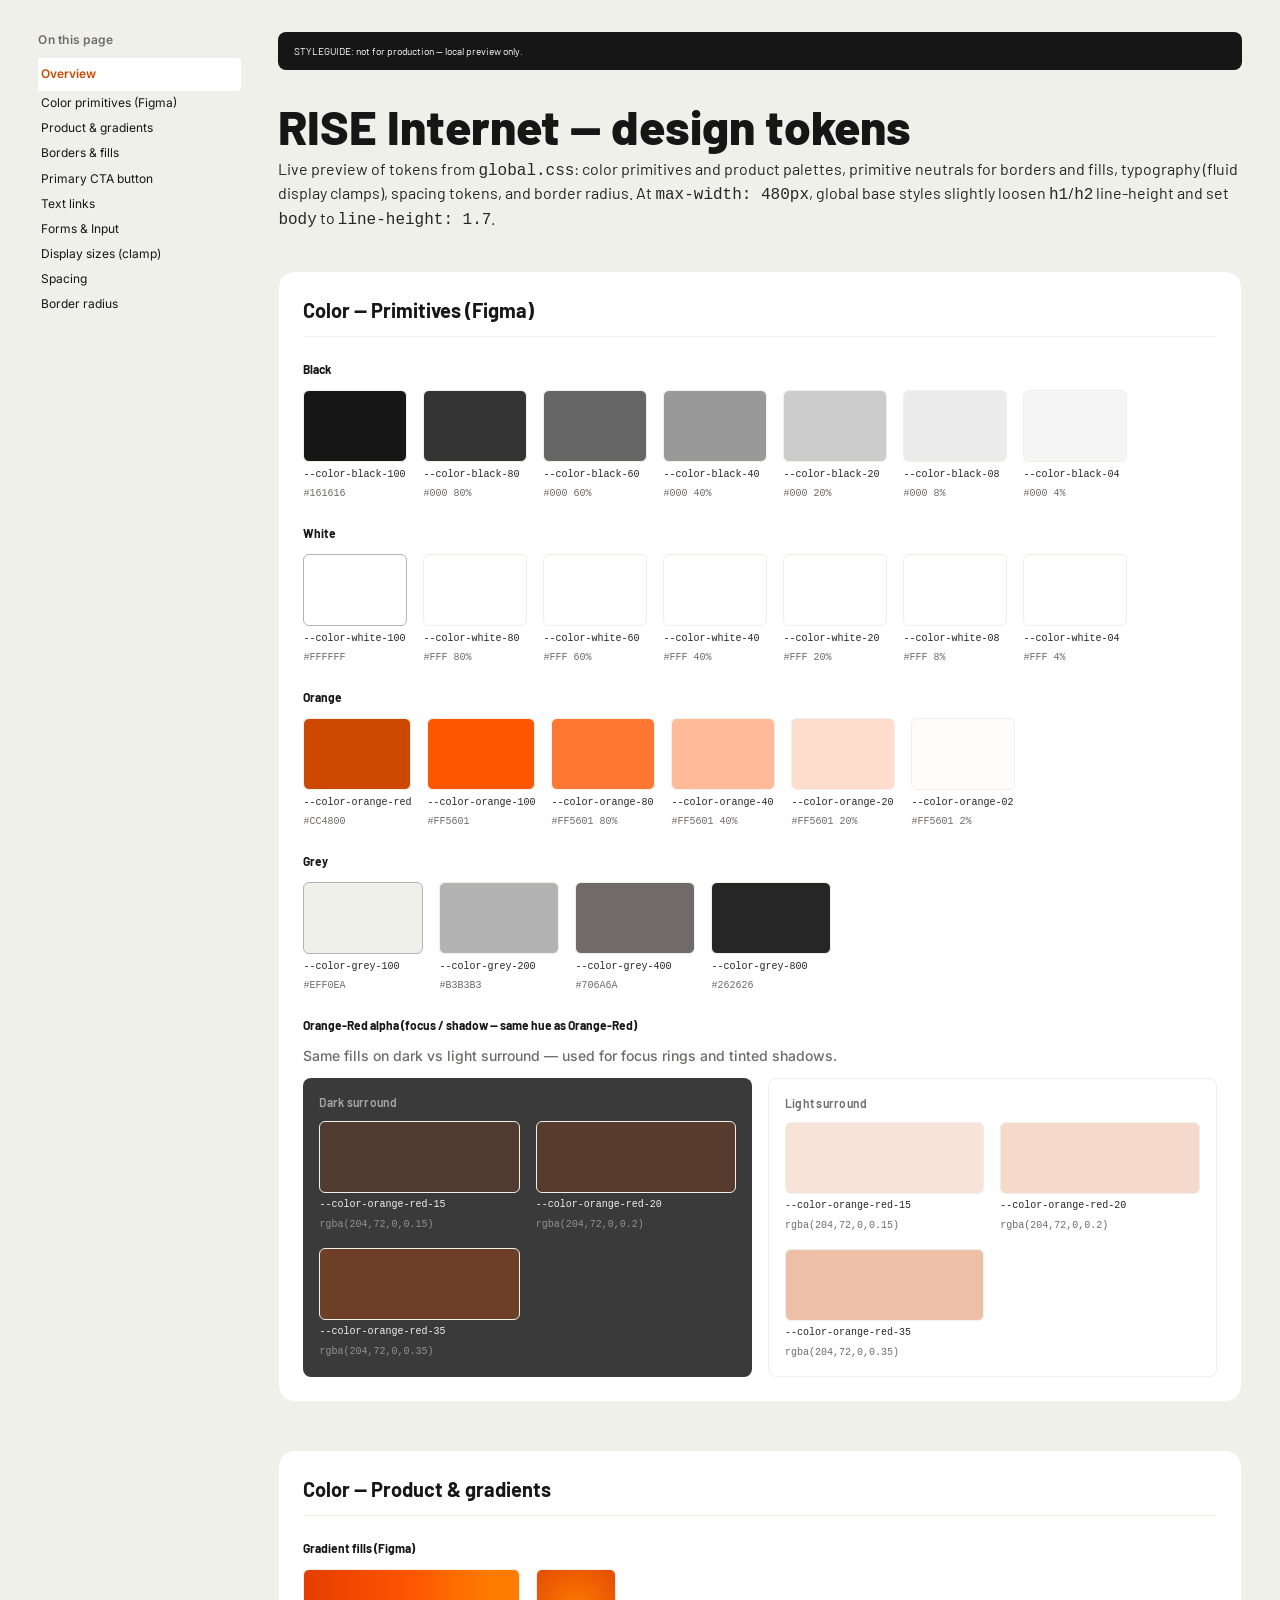
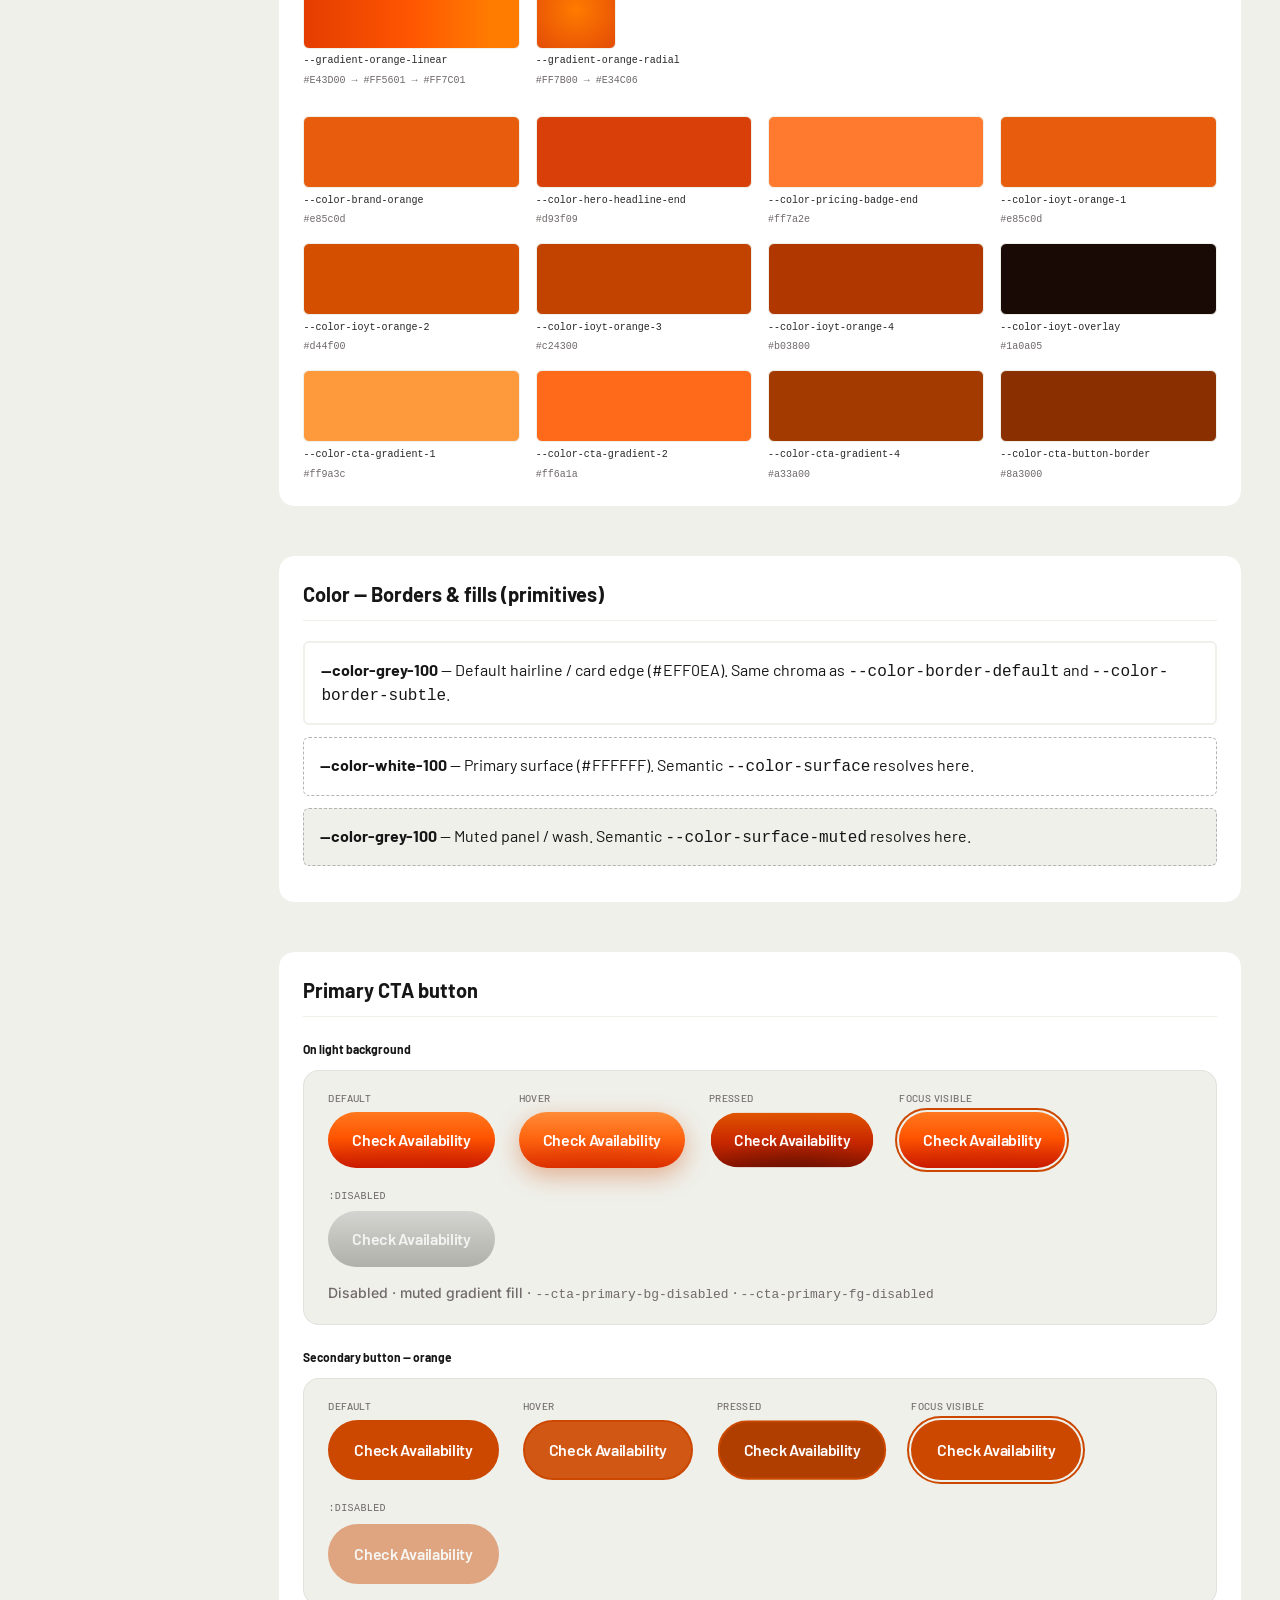
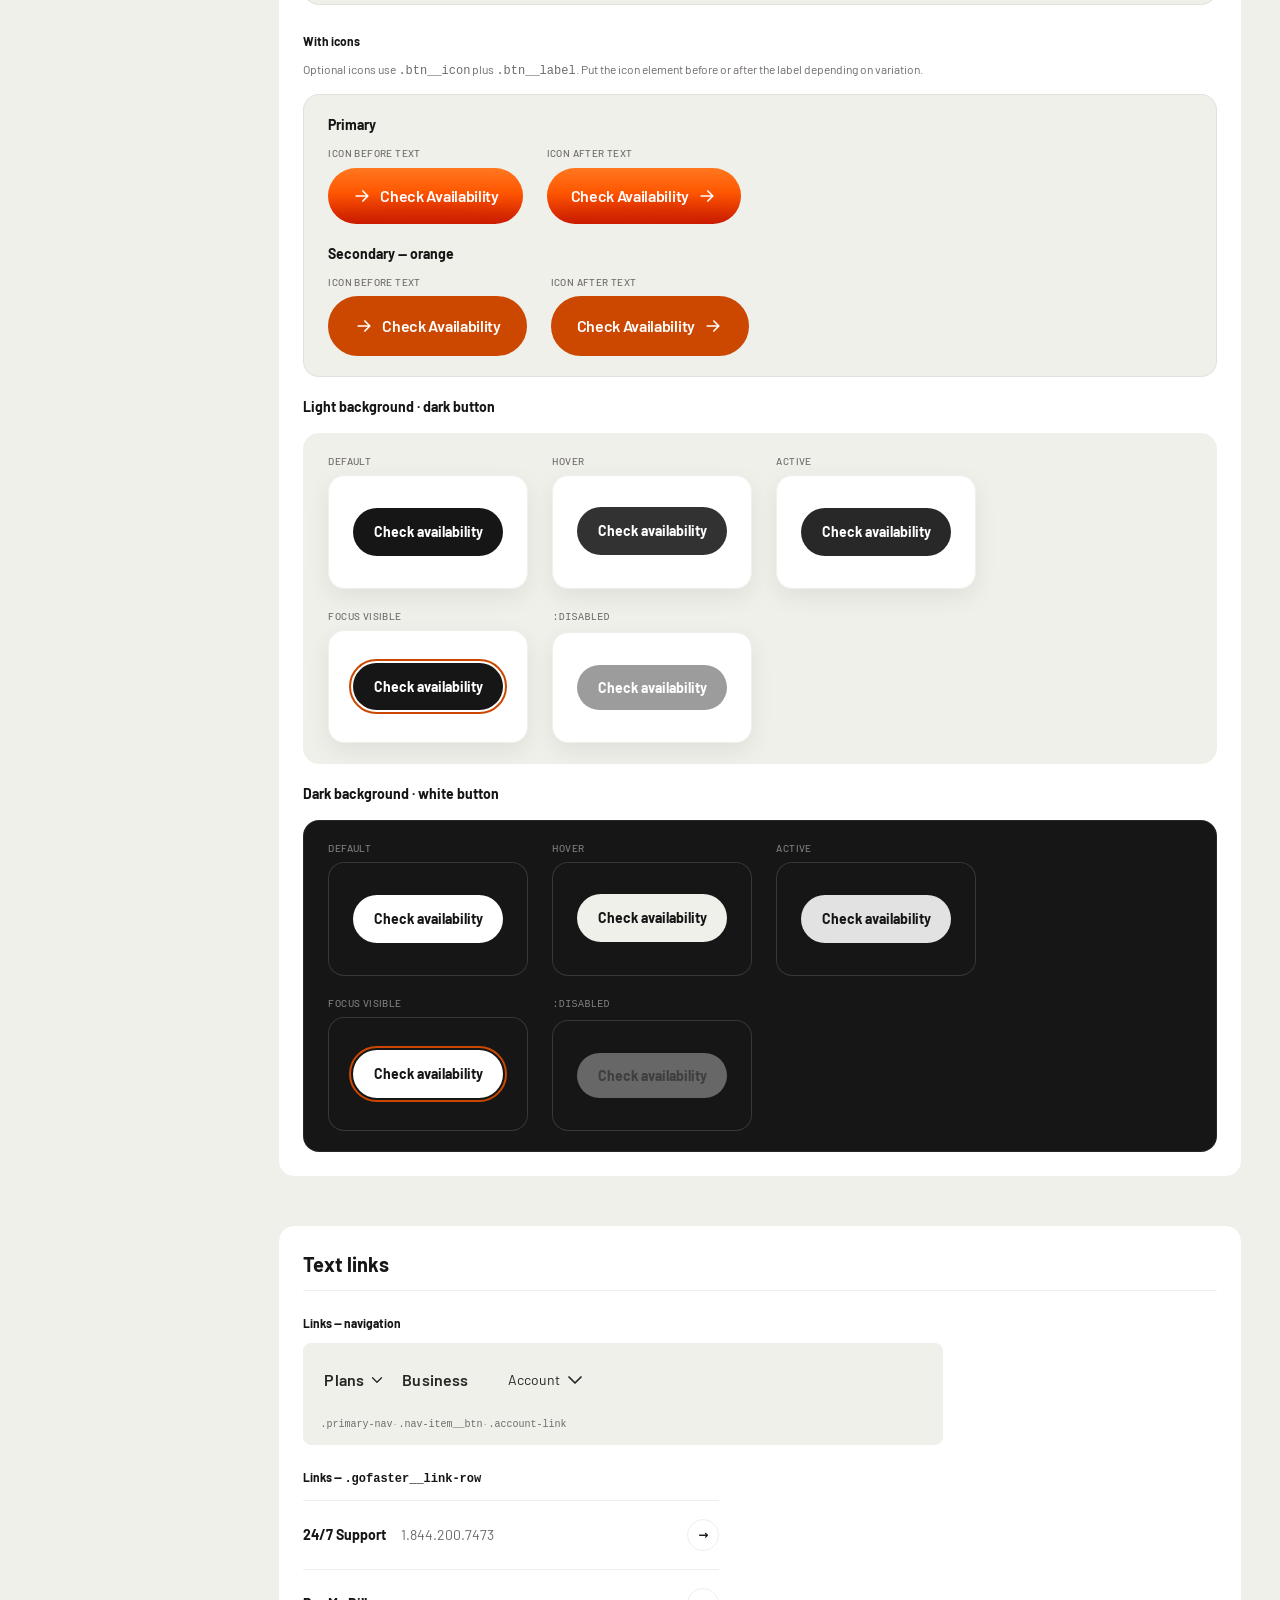
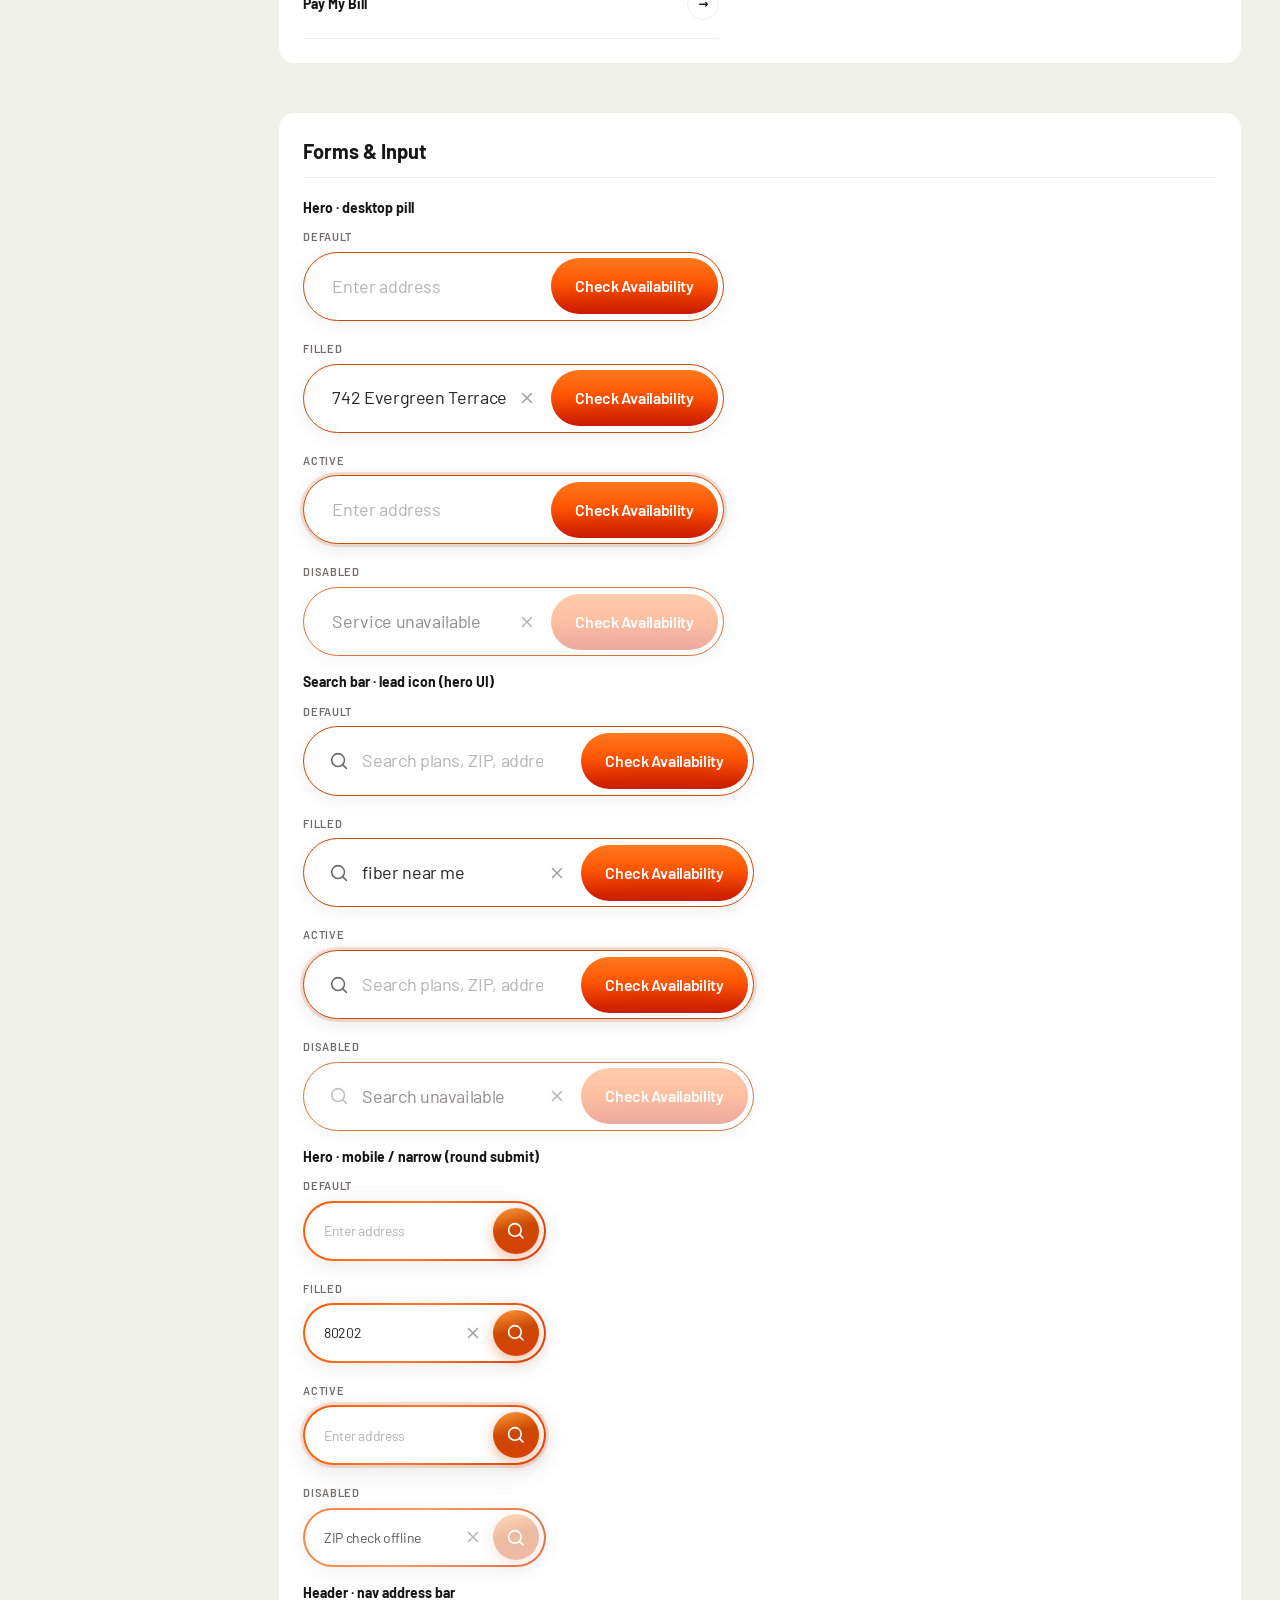
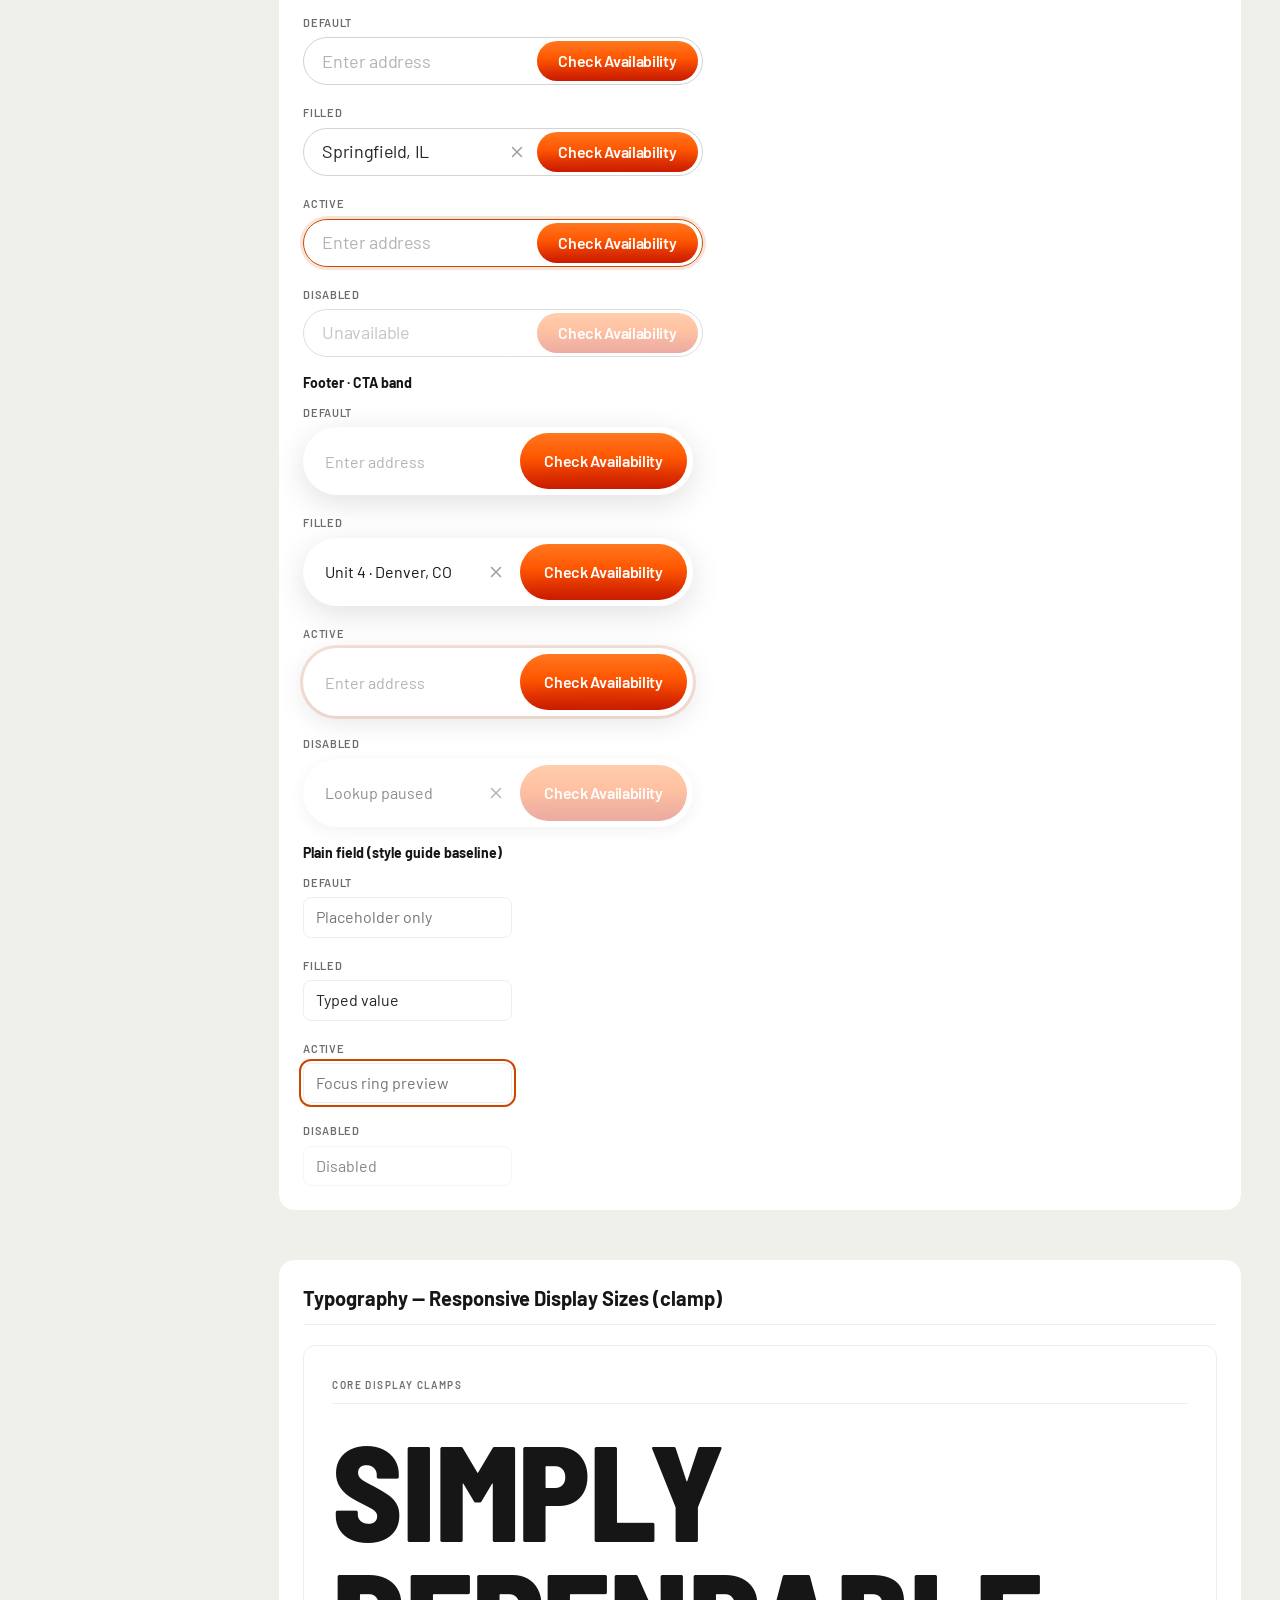
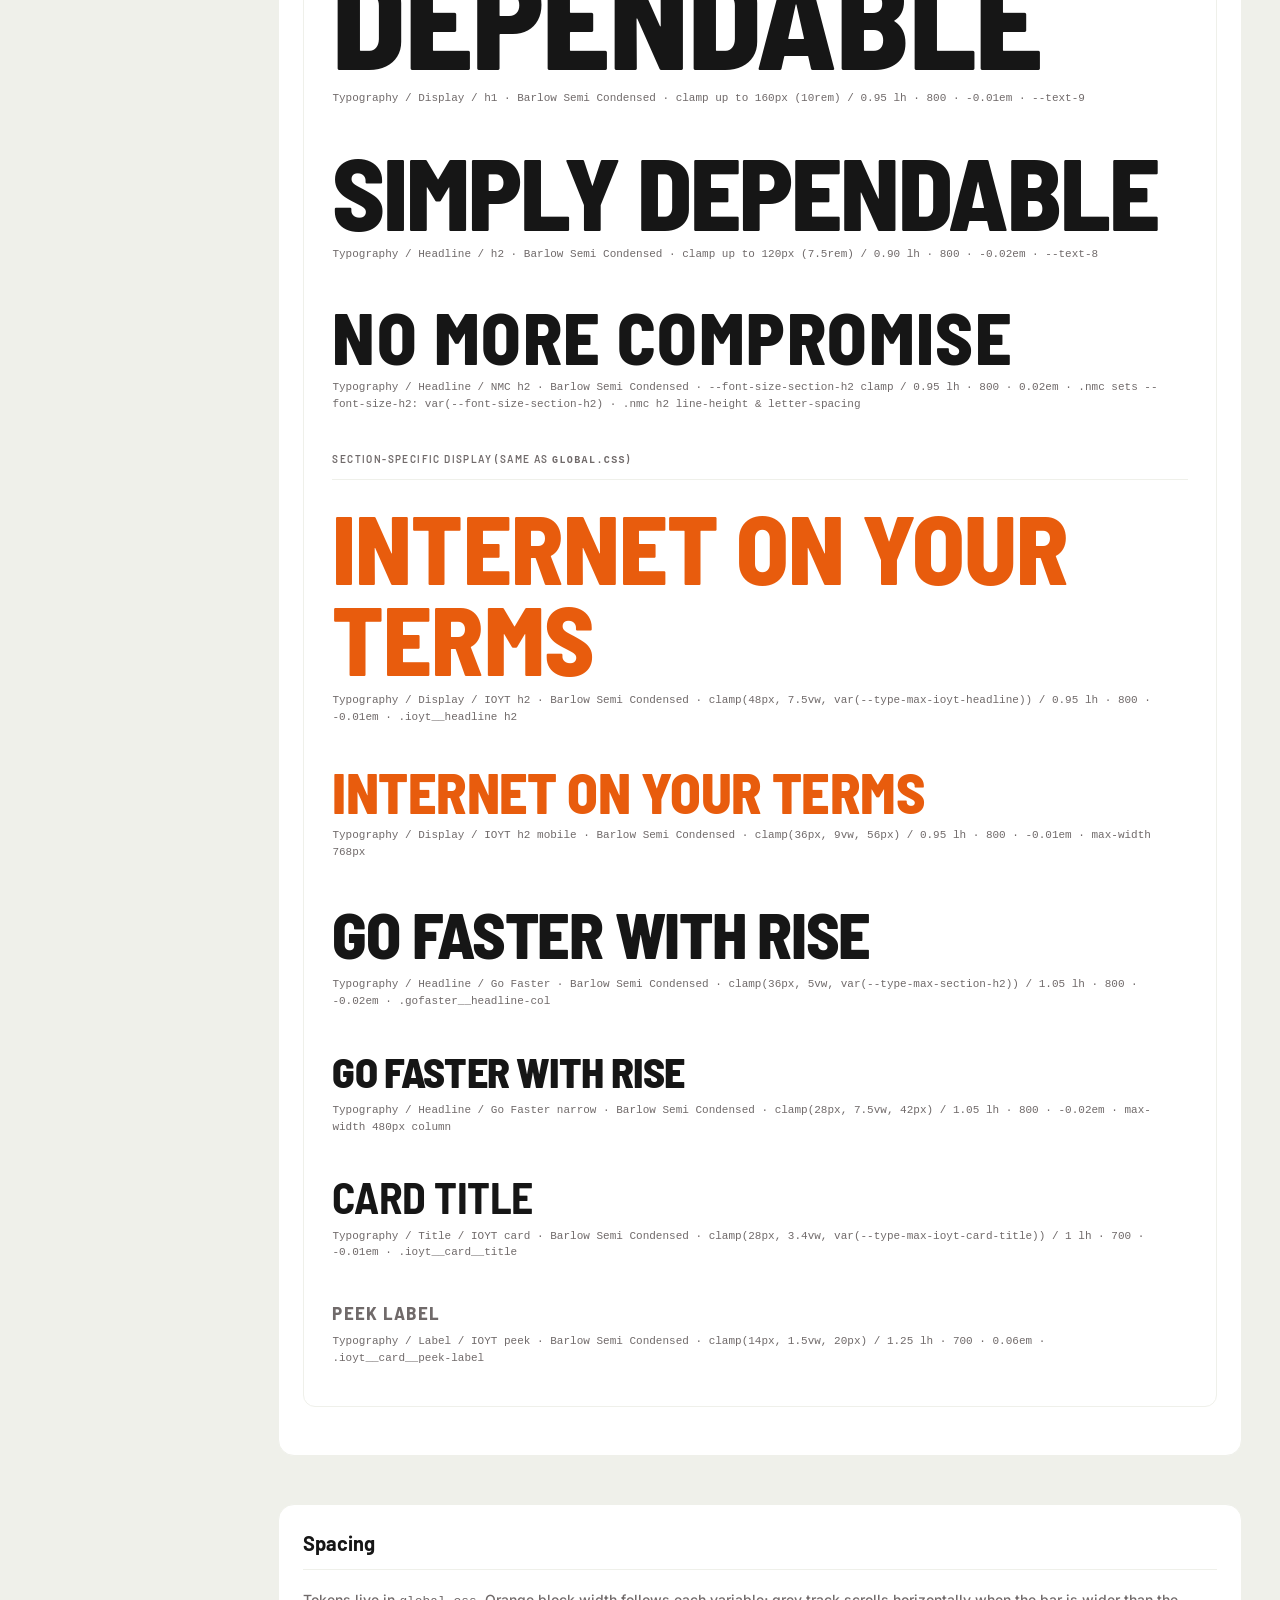
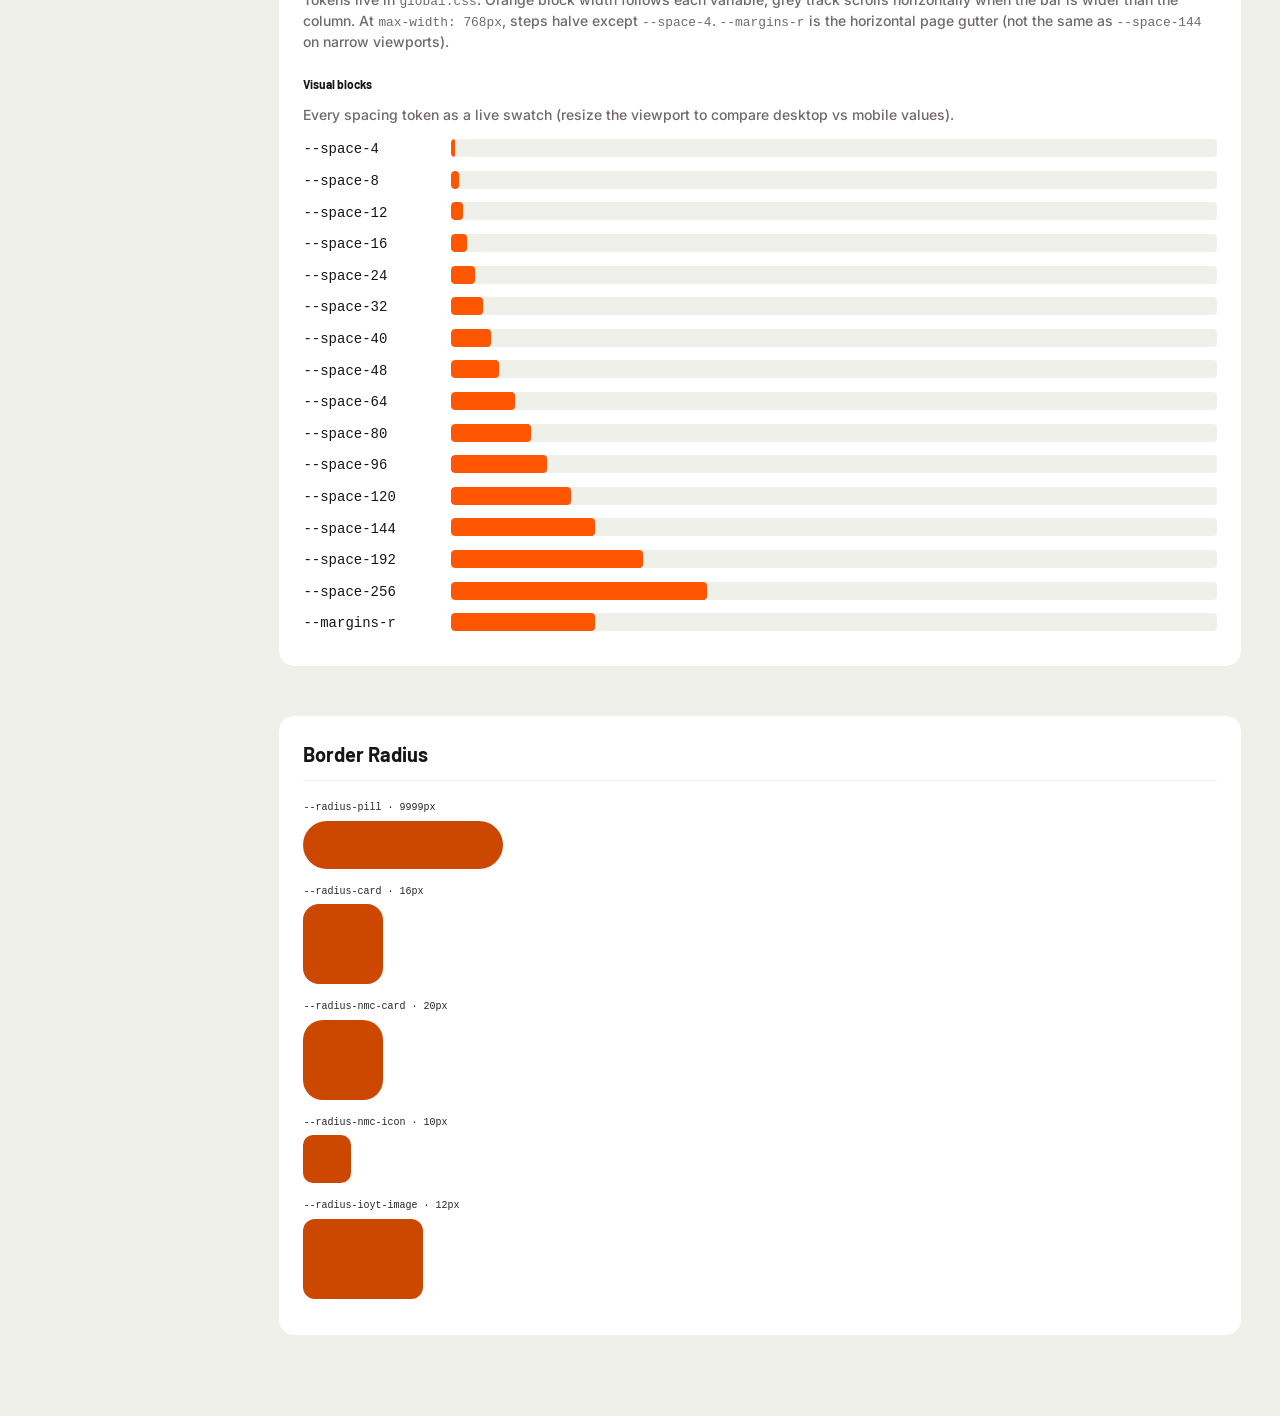
==== commit ed7d3174: "Styleguide: CTAs, forms, nav, search inputs, secondary orange button Made-with: Cursor" ====
--- a/styleguide.html
+++ b/styleguide.html
@@ -7,18 +7,130 @@
   <title>RISE Internet — Style guide</title>
   <link rel="preconnect" href="https://fonts.googleapis.com" />
   <link rel="preconnect" href="https://fonts.gstatic.com" crossorigin />
-  <link href="https://fonts.googleapis.com/css2?family=Barlow:wght@400;500;600;700&family=Barlow+Condensed:wght@700;800&display=swap" rel="stylesheet" />
+  <link href="https://fonts.googleapis.com/css2?family=Barlow:wght@400;500;600;700&family=Barlow+Semi+Condensed:wght@700;800&family=Inter:wght@400;500;600;700&display=swap" rel="stylesheet" />
   <link rel="stylesheet" href="global.css" />
+  <link rel="stylesheet" href="footer.css" />
   <style>
+    html {
+      scroll-behavior: smooth;
+    }
+    @media (prefers-reduced-motion: reduce) {
+      html {
+        scroll-behavior: auto;
+      }
+      .sg__pricing-secondary-panel--light .pricing-card.sg__pricing-secondary-card.sg__pricing-secondary--hover:not(.pricing-card--featured) .pricing-card__cta:not(:disabled):not([aria-disabled="true"]),
+      .sg__pricing-secondary-panel--light .pricing-card.sg__pricing-secondary-card.sg__pricing-secondary--active:not(.pricing-card--featured) .pricing-card__cta:not(:disabled):not([aria-disabled="true"]),
+      .sg .sg__pricing-secondary-panel--dark .pricing-card.sg__pricing-secondary-card.sg__pricing-secondary--hover:not(.pricing-card--featured) .pricing-card__cta:not(:disabled):not([aria-disabled="true"]),
+      .sg .sg__pricing-secondary-panel--dark .pricing-card.sg__pricing-secondary-card.sg__pricing-secondary--active:not(.pricing-card--featured) .pricing-card__cta:not(:disabled):not([aria-disabled="true"]) {
+        transform: none;
+      }
+    }
     /* Demo chrome only — does not define or override design tokens */
     .sg {
       font-family: var(--font-family-sans);
-      color: var(--color-neutral-900);
-      background: var(--color-surface-muted);
+      color: var(--color-black-100);
+      background: var(--color-grey-100);
       min-height: 100vh;
-      padding: 2rem 1.5rem 4rem;
-    }
-    /* Neutralize global semantic heading styles (this page is a token preview, not marketing layout) */
+      margin: 0;
+      padding: 0;
+    }
+    .sg__layout {
+      display: grid;
+      grid-template-columns: minmax(200px, 13.5rem) minmax(0, 1fr);
+      gap: 0;
+      max-width: none;
+      width: 100%;
+      margin: 0 auto;
+      padding: 2rem clamp(1rem, 3vw, 2.5rem) 4rem;
+      align-items: start;
+      box-sizing: border-box;
+    }
+    .sg__nav {
+      position: sticky;
+      top: 1.25rem;
+      align-self: start;
+      max-height: calc(100vh - 2.5rem);
+      overflow-y: auto;
+      padding-right: 1.25rem;
+      margin-right: 0.25rem;
+      border-right: 1px solid var(--color-grey-100);
+      font-family: "Inter", ui-sans-serif, system-ui, sans-serif;
+      font-size: var(--text-2);
+    }
+    .sg__nav-title {
+      font-size: var(--text-2);
+      font-weight: var(--font-weight-semibold);
+      margin: 0 0 0.55rem;
+      color: var(--color-grey-400);
+      letter-spacing: 0.02em;
+    }
+    .sg__nav ul {
+      list-style: none;
+      margin: 0;
+      padding: 0;
+    }
+    .sg__nav li {
+      margin: 0;
+    }
+    .sg__nav a {
+      display: block;
+      padding: 0.28rem 0.45rem;
+      margin: 0 -0.45rem;
+      border-radius: 6px;
+      font-size: var(--text-2);
+      line-height: 1.35;
+      color: var(--color-black-100);
+      text-decoration: none;
+      border-left: 3px solid transparent;
+      transition:
+        background 0.15s ease,
+        color 0.15s ease,
+        border-color 0.15s ease;
+    }
+    .sg__nav a:hover,
+    .sg__nav a.is-active {
+      background: rgba(255, 255, 255, 0.98);
+      color: var(--color-orange-red);
+      border-left-color: var(--color-orange-red);
+      font-weight: var(--font-weight-semibold);
+    }
+    .sg__nav a.is-active {
+      padding: calc(0.28rem + 4px) calc(0.45rem + 4px);
+      margin: 0 calc(-0.45rem - 4px);
+      border-radius: 4px;
+    }
+    .sg__nav a:focus-visible {
+      outline: 2px solid var(--color-orange-red);
+      outline-offset: 2px;
+    }
+    .sg__main {
+      min-width: 0;
+      padding-left: 1.5rem;
+    }
+    @media (max-width: 900px) {
+      .sg__layout {
+        grid-template-columns: 1fr;
+        padding: 1.25rem 1rem 3rem;
+      }
+      .sg__nav {
+        position: static;
+        max-height: none;
+        overflow: visible;
+        padding: 0 0 1rem;
+        margin: 0 0 0.25rem;
+        border-right: none;
+        border-bottom: 1px solid var(--color-grey-100);
+      }
+      .sg__nav ul {
+        display: grid;
+        grid-template-columns: repeat(2, minmax(0, 1fr));
+        gap: 0.15rem 0.75rem;
+      }
+      .sg__main {
+        padding-left: 0;
+      }
+    }
+    /* Neutralize global heading styles on the style guide (token preview, not page layout) */
     .sg h1,
     .sg h2,
     .sg h3,
@@ -31,53 +143,56 @@
       line-height: var(--line-height-prose);
       background: none;
       -webkit-text-fill-color: unset;
-      color: var(--color-neutral-900);
+      color: var(--color-black-100);
     }
     .sg__banner {
-      max-width: 960px;
-      margin: 0 auto 2rem;
+      max-width: none;
+      margin: 0 0 2rem;
       padding: 0.75rem 1rem;
-      background: var(--color-neutral-900);
-      color: var(--color-white);
-      font-size: var(--text-1);
+      background: var(--color-black-100);
+      color: var(--color-white-100);
+      font-size: 10px;
       border-radius: 8px;
     }
     .sg__intro {
-      max-width: 960px;
-      margin: 0 auto 2.5rem;
+      max-width: none;
+      margin: 0 0 2.5rem;
+      scroll-margin-top: 1rem;
     }
     .sg__intro h1 {
       margin: 0 0 0.5rem;
-      font-size: var(--text-6);
+      font-size: var(--font-size-h4);
       font-weight: var(--font-weight-extrabold);
+      line-height: var(--line-height-xl-heading);
     }
     .sg__note {
       margin: 0 0 1.25rem;
-      font-size: var(--text-2);
-      color: var(--color-text-muted);
+      font-size: var(--text-1);
+      color: var(--color-grey-400);
       line-height: var(--line-height-prose);
       max-width: 42rem;
     }
     .sg__section {
-      max-width: 960px;
-      margin: 0 auto 3rem;
+      max-width: none;
+      margin: 0 0 3rem;
       padding: 1.5rem;
-      background: var(--color-white);
+      background: var(--color-white-100);
       border-radius: var(--radius-card);
-      border: 1px solid var(--color-border-default);
+      border: 1px solid var(--color-grey-100);
+      scroll-margin-top: 1rem;
     }
     .sg__section h2 {
       margin: 0 0 1.25rem;
       font-size: var(--text-5);
       font-weight: var(--font-weight-bold);
       padding-bottom: 0.75rem;
-      border-bottom: 1px solid var(--color-border-subtle);
+      border-bottom: 1px solid var(--color-grey-100);
     }
     .sg__subsection-title {
       margin: 1.5rem 0 0.75rem;
-      font-size: var(--text-3);
+      font-size: var(--text-2);
       font-weight: var(--font-weight-semibold);
-      color: var(--color-neutral-650);
+      color: var(--color-grey-400);
     }
     .sg__subsection-title:first-child {
       margin-top: 0;
@@ -98,93 +213,240 @@
     .sg__swatch-fill {
       height: 72px;
       border-radius: 6px;
-      border: 1px solid var(--color-border-muted);
+      border: 1px solid var(--color-grey-100);
+    }
+    /* Primary CTA showcase — light surround (marketing CTAs sit on pale panels / white cards) */
+    .sg__cta-showcase {
+      padding: 1.25rem 1.5rem;
+      border-radius: var(--radius-card);
+      background: var(--color-grey-100);
+      border: 1px solid rgba(0, 0, 0, 0.06);
+    }
+    .sg__cta-row {
+      display: flex;
+      flex-wrap: wrap;
+      gap: 1.25rem 1.5rem;
+      align-items: flex-end;
+    }
+    .sg__cta-item {
+      display: flex;
+      flex-direction: column;
+      gap: 0.45rem;
+      align-items: flex-start;
+      min-width: 0;
+    }
+    .sg__cta-item label {
+      margin: 0;
+      font-size: 10px;
+      font-weight: var(--font-weight-medium);
+      letter-spacing: 0.04em;
+      text-transform: uppercase;
+      color: var(--color-grey-400);
+    }
+    .sg__cta-item .cta-primary.sg__cta--hover {
+      background: var(--cta-primary-bg-hover);
+      box-shadow: var(--cta-primary-shadow-hover);
+    }
+    .sg__cta-item .cta-primary.sg__cta--pressed {
+      background: var(--cta-primary-bg-active);
+      filter: none;
+      transform: scale(0.98);
+      box-shadow: none;
+    }
+    .sg__cta-item .cta-primary.sg__cta--focus {
+      outline: 2px solid var(--cta-primary-focus-ring);
+      outline-offset: 2px;
+    }
+
+    .sg__cta-item .cta-secondary.cta-secondary--orange.sg__cta--hover {
+      background: color-mix(in srgb, var(--color-orange-red) 92%, #fff);
+    }
+    .sg__cta-item .cta-secondary.cta-secondary--orange.sg__cta--pressed {
+      background: color-mix(in srgb, var(--color-orange-red) 86%, #000);
+      transform: scale(0.99);
+    }
+    .sg__cta-item .cta-secondary.sg__cta--focus {
+      outline: 2px solid var(--color-orange-red);
+      outline-offset: 2px;
+    }
+    /*
+     * Secondary pricing — two surrounds:
+     * Light panel: white tile + dark bar (same as index pricing cards; global.css).
+     * Dark panel: black tile + white bar (inverse).
+     */
+    .sg__pricing-secondary-panel--light .pricing-card.sg__pricing-secondary-card {
+      background: var(--color-surface);
+      border: var(--border-card);
+      box-shadow: 0 8px 24px rgba(0, 0, 0, 0.07);
+    }
+    .sg__pricing-secondary-panel--light .pricing-card.sg__pricing-secondary-card.sg__pricing-secondary--hover:not(.pricing-card--featured) .pricing-card__cta:not(:disabled):not([aria-disabled="true"]) {
+      opacity: 0.88;
+      transform: translateY(-1px);
+    }
+    .sg__pricing-secondary-panel--light .pricing-card.sg__pricing-secondary-card.sg__pricing-secondary--active:not(.pricing-card--featured) .pricing-card__cta:not(:disabled):not([aria-disabled="true"]) {
+      opacity: 0.92;
+      transform: translateY(0);
+    }
+    .sg__pricing-secondary-panel--light .pricing-card.sg__pricing-secondary-card.sg__pricing-secondary--focus:not(.pricing-card--featured) .pricing-card__cta {
+      outline: 2px solid var(--color-orange-red);
+      outline-offset: 2px;
+    }
+
+    .sg .sg__pricing-secondary-panel--dark .pricing-card.sg__pricing-secondary-card {
+      background: var(--color-black-100);
+      border: 1px solid rgba(255, 255, 255, 0.14);
+      box-shadow: none;
+      color: var(--color-white-100);
+    }
+    .sg .sg__pricing-secondary-panel--dark .pricing-card.sg__pricing-secondary-card .pricing-card__cta {
+      background: var(--color-white-100);
+      color: var(--color-black-100);
+    }
+    .sg .sg__pricing-secondary-panel--dark .pricing-card.sg__pricing-secondary-card:not(.pricing-card--featured):hover .pricing-card__cta:not(:disabled):not([aria-disabled="true"]) {
+      opacity: 1;
+      transform: translateY(-1px);
+      background: var(--color-grey-100);
+      color: var(--color-black-100);
+    }
+    .sg .sg__pricing-secondary-panel--dark .pricing-card.sg__pricing-secondary-card:not(.pricing-card--featured):active .pricing-card__cta:not(:disabled):not([aria-disabled="true"]) {
+      opacity: 1;
+      transform: translateY(0);
+      background: rgba(255, 255, 255, 0.88);
+      color: var(--color-black-100);
+    }
+    .sg .sg__pricing-secondary-panel--dark .pricing-card.sg__pricing-secondary-card .pricing-card__cta:disabled,
+    .sg .sg__pricing-secondary-panel--dark .pricing-card.sg__pricing-secondary-card .pricing-card__cta[aria-disabled="true"] {
+      opacity: 1;
+      background: rgba(255, 255, 255, 0.35);
+      color: rgba(22, 22, 22, 0.5);
+      pointer-events: none;
+    }
+    .sg .sg__pricing-secondary-panel--dark .pricing-card.sg__pricing-secondary-card.sg__pricing-secondary--hover:not(.pricing-card--featured) .pricing-card__cta:not(:disabled):not([aria-disabled="true"]) {
+      opacity: 1;
+      transform: translateY(-1px);
+      background: var(--color-grey-100);
+      color: var(--color-black-100);
+    }
+    .sg .sg__pricing-secondary-panel--dark .pricing-card.sg__pricing-secondary-card.sg__pricing-secondary--active:not(.pricing-card--featured) .pricing-card__cta:not(:disabled):not([aria-disabled="true"]) {
+      opacity: 1;
+      transform: translateY(0);
+      background: rgba(255, 255, 255, 0.88);
+      color: var(--color-black-100);
+    }
+    .sg .sg__pricing-secondary-panel--dark .pricing-card.sg__pricing-secondary-card.sg__pricing-secondary--focus:not(.pricing-card--featured) .pricing-card__cta {
+      outline: 2px solid var(--color-orange-red);
+      outline-offset: 2px;
+    }
+    .sg__pricing-secondary-panel {
+      margin-top: 1rem;
+      padding: 1.25rem 1.5rem;
+      border-radius: var(--radius-card);
+    }
+    .sg__pricing-secondary-panel--light {
+      background: var(--color-grey-100);
+      border: 1px solid var(--color-grey-100);
+    }
+    .sg__pricing-secondary-panel--dark {
+      background: var(--color-black-100);
+      border: 1px solid rgba(255, 255, 255, 0.08);
+    }
+    .sg__pricing-secondary-grid {
+      display: flex;
+      flex-wrap: wrap;
+      gap: 1.25rem 1.5rem;
+      align-items: flex-end;
+    }
+    .sg__pricing-secondary-item {
+      display: flex;
+      flex-direction: column;
+      gap: 0.45rem;
+      align-items: flex-start;
+      width: min(100%, 200px);
+      min-width: 0;
+    }
+    .sg__pricing-secondary-item label {
+      margin: 0;
+      font-size: 10px;
+      font-weight: var(--font-weight-medium);
+      letter-spacing: 0.04em;
+      text-transform: uppercase;
+      color: var(--color-grey-400);
+    }
+    .sg__pricing-secondary-panel--dark .sg__pricing-secondary-item label {
+      color: rgba(255, 255, 255, 0.45);
+    }
+    .sg__pricing-secondary-card {
+      width: 100%;
+      margin: 0;
     }
     .sg__token-name {
       font-family: ui-monospace, "Cascadia Code", "Source Code Pro", Menlo, monospace;
-      font-size: 11px;
+      font-size: 10px;
       word-break: break-all;
-      color: var(--color-neutral-800);
+      color: var(--color-grey-800);
     }
     .sg__hex {
       font-family: ui-monospace, "Cascadia Code", Menlo, monospace;
-      font-size: var(--text-1);
-      color: var(--color-neutral-550);
+      font-size: 10px;
+      color: var(--color-grey-400);
+    }
+    .sg__alpha-row {
+      display: grid;
+      grid-template-columns: repeat(auto-fit, minmax(17rem, 1fr));
+      gap: 1rem;
+      margin-top: 0.5rem;
     }
     .sg__alpha-stage {
-      background: #3a3a3a;
       padding: 1rem;
       border-radius: 8px;
-      margin-top: 0.5rem;
+    }
+    .sg__alpha-stage--dark {
+      background: #3a3a3a;
+    }
+    .sg__alpha-stage--light {
+      background: var(--color-white-100);
+      border: 1px solid var(--color-grey-100);
+    }
+    .sg__alpha-stage-label {
+      margin: 0 0 0.65rem;
+      font-size: var(--text-2);
+      font-weight: var(--font-weight-semibold);
+      letter-spacing: 0.02em;
+    }
+    .sg__alpha-stage--dark .sg__alpha-stage-label {
+      color: rgba(255, 255, 255, 0.55);
+    }
+    .sg__alpha-stage--light .sg__alpha-stage-label {
+      color: var(--color-grey-400);
     }
     .sg__alpha-stage .sg__grid {
       grid-template-columns: repeat(auto-fill, minmax(140px, 1fr));
+    }
+    .sg__alpha-stage--dark .sg__token-name {
+      color: rgba(255, 255, 255, 0.92);
+    }
+    .sg__alpha-stage--dark .sg__hex {
+      color: rgba(255, 255, 255, 0.45);
     }
     .sg__neutral-row {
       display: flex;
       flex-wrap: wrap;
       gap: 1rem;
     }
-    .sg__semantic-line {
-      padding: 0.75rem 1rem;
-      border: 1px solid var(--color-border-default);
-      border-radius: 6px;
-      margin-bottom: 0.75rem;
-    }
-    .sg__semantic-line code {
-      display: block;
-      font-size: var(--text-1);
-      margin-top: 0.35rem;
-      color: var(--color-neutral-550);
-    }
     .sg__border-demo {
       padding: 1rem;
       margin-bottom: 0.75rem;
       border-radius: 6px;
-      background: var(--color-surface);
+      background: var(--color-white-100);
     }
     .sg__border-demo--fill {
       min-height: 56px;
-    }
-    .sg__clamp-row {
-      margin-bottom: 1.25rem;
-      padding-bottom: 1rem;
-      border-bottom: 1px solid var(--color-border-subtle);
-    }
-    .sg__clamp-row:last-child {
-      border-bottom: none;
-      margin-bottom: 0;
-      padding-bottom: 0;
-    }
-    .sg__clamp-meta {
-      font-family: ui-monospace, Menlo, monospace;
-      font-size: 11px;
-      color: var(--color-neutral-550);
-      margin: 0.35rem 0 0.5rem;
-      word-break: break-word;
-    }
-    .sg__fixed-row {
-      display: flex;
-      align-items: baseline;
-      gap: 1rem;
-      flex-wrap: wrap;
-      margin-bottom: 0.65rem;
-      font-size: var(--text-4);
-    }
-    .sg__fixed-row code {
-      font-family: ui-monospace, Menlo, monospace;
-      font-size: var(--text-1);
-      color: var(--color-neutral-550);
-      min-width: 12rem;
-    }
-    .sg__weight-row {
-      margin-bottom: 0.75rem;
     }
     .sg__lh-block {
       max-width: 28rem;
       margin-bottom: 1rem;
       padding: 0.75rem;
-      background: var(--color-surface-muted);
+      background: var(--color-grey-100);
       border-radius: 6px;
     }
     .sg__lh-block p,
@@ -193,127 +455,718 @@
     }
     .sg__todo {
       padding: 1rem;
-      background: var(--color-border-subtle);
+      background: var(--color-grey-100);
       border-radius: 6px;
-      color: var(--color-neutral-650);
-      font-size: var(--text-2);
+      color: var(--color-grey-400);
+      font-size: var(--text-1);
+    }
+    .sg__spacing-live {
+      list-style: none;
+      margin: 0.75rem 0 0;
+      padding: 0;
+    }
+    .sg__spacing-live li {
+      display: grid;
+      grid-template-columns: minmax(8.5rem, auto) 1fr;
+      gap: var(--space-12);
+      align-items: center;
+      margin-bottom: var(--space-8);
+    }
+    .sg__spacing-live-label code {
+      font-size: var(--text-3);
+    }
+    .sg__spacing-live-bar-wrap {
+      height: 18px;
+      background: var(--color-grey-100);
+      border-radius: 4px;
+      min-width: 0;
+      overflow-x: auto;
+      overflow-y: hidden;
+      -webkit-overflow-scrolling: touch;
+    }
+    .sg__spacing-live-bar {
+      display: block;
+      height: 100%;
+      background: var(--color-orange-100);
+      border-radius: 4px;
     }
     .sg__radius-demo {
-      background: var(--color-brand-orange);
+      background: var(--color-orange-red);
       margin-bottom: 0.75rem;
     }
     .sg__radius-label {
-      font-size: var(--text-1);
+      font-size: 10px;
       font-family: ui-monospace, Menlo, monospace;
       margin-bottom: 0.35rem;
-      color: var(--color-neutral-700);
+      color: var(--color-grey-800);
     }
     .sg__font-name {
       margin: 0.25rem 0 0.75rem;
+      font-family: "Inter", ui-sans-serif, system-ui, sans-serif;
+      font-size: var(--text-3);
+      font-weight: var(--font-weight-medium);
+      line-height: var(--line-height-prose);
+      color: var(--color-grey-400);
+    }
+    .sg__font-name code {
+      font-family: ui-monospace, Menlo, monospace;
+      font-size: 0.92em;
+    }
+    /* Typography spec sheet — white stage, sample + meta row */
+    .sg__type-stage {
+      background: var(--color-white-100);
+      color: var(--color-text-primary);
+      border: 1px solid var(--color-grey-100);
+      border-radius: 12px;
+      padding: 2rem 1.75rem 2.5rem;
+      margin: 0 0 1.5rem;
+    }
+    .sg__type-group {
+      margin-bottom: 2.5rem;
+    }
+    .sg__type-group:last-child {
+      margin-bottom: 0;
+    }
+    .sg__type-group-label {
+      font-size: 10px;
+      font-weight: var(--font-weight-semibold);
+      letter-spacing: 0.14em;
+      text-transform: uppercase;
+      color: var(--color-grey-400);
+      margin: 0 0 1.35rem;
+      padding-bottom: 0.65rem;
+      border-bottom: 1px solid var(--color-grey-100);
+    }
+    .sg__type-group:first-child .sg__type-group-label {
+      margin-top: 0;
+    }
+    .sg__type-row {
+      margin-bottom: 2.5rem;
+    }
+    .sg__type-group .sg__type-row:last-child {
+      margin-bottom: 0;
+    }
+    .sg__type-sample {
+      margin: 0 0 0.55rem;
+      color: var(--color-text-primary);
+    }
+    .sg__type-meta {
+      margin: 0;
+      font-family: ui-monospace, Menlo, monospace;
+      font-size: 11px;
+      line-height: 1.5;
+      color: var(--color-grey-400);
+      max-width: 52rem;
+    }
+    .sg__type-after {
+      margin-top: 1.25rem;
+    }
+    .sg__type-stage .sg__type-sample--multiline {
+      font-family: var(--font-family-sans);
+      font-size: var(--text-4);
+      font-weight: var(--font-weight-normal);
+      color: var(--color-text-body);
+    }
+    @media (max-width: 600px) {
+      .sg__type-stage {
+        padding: 1.5rem 1.15rem 1.75rem;
+        border-radius: 10px;
+      }
+      .sg__type-row {
+        margin-bottom: 2rem;
+      }
+      .sg__type-meta {
+        font-size: 10px;
+      }
+    }
+    /* —— Forms / input gallery (mirrors production where viewport breakpoints apply) —— */
+    .sg__ui-meta {
+      margin: 0.35rem 0 0;
       font-size: var(--text-1);
-      font-weight: var(--font-weight-medium);
-      color: var(--color-neutral-550);
-    }
-    /* Production heading preview (overrides .sg h* reset; mirrors global.css) */
-    .sg__marketing {
-      padding: 1.25rem 1.25rem 1.5rem;
-      background: var(--color-surface-muted);
+      color: var(--color-grey-400);
+      max-width: 42rem;
+    }
+    .sg__ui-meta code {
+      font-size: 10px;
+    }
+    .sg__ui-stack {
+      display: flex;
+      flex-direction: column;
+      gap: 1rem;
+      align-items: flex-start;
+      width: 100%;
+      max-width: 36rem;
+    }
+    .sg__ui-inline {
+      display: flex;
+      flex-wrap: wrap;
+      gap: 0.75rem 1rem;
+      align-items: center;
+    }
+    .sg__ui-strip {
+      padding: 0.75rem 1rem;
       border-radius: 8px;
-      border: 1px solid var(--color-border-subtle);
-      margin: 0.75rem 0 1.25rem;
-    }
-    .sg__marketing > * + * {
-      margin-top: 0.65rem;
-    }
-    .sg .sg__marketing h1 {
-      font-family: var(--font-family-display);
-      font-weight: var(--font-weight-black);
-      font-size: var(--font-size-h1);
-      line-height: var(--line-height-display);
-      letter-spacing: -0.01em;
+      border: 1px solid var(--color-grey-100);
+      background: var(--color-grey-100);
+      width: 100%;
+      max-width: 40rem;
+      box-sizing: border-box;
+    }
+    .sg__ui-strip--dark {
+      background: linear-gradient(
+        165deg,
+        var(--color-orange-100) 0%,
+        var(--color-hero-headline-end) 100%
+      );
+      border: none;
+    }
+    .sg__ui-strip--dark .body-md,
+    .sg__ui-strip--dark a {
+      color: rgba(255, 255, 255, 0.92);
+    }
+    .sg__ui-strip--dark a {
+      font-size: 13px;
+      text-decoration: none;
+      transition: color var(--motion-duration) var(--motion-ease);
+    }
+    .sg__ui-strip--dark a:hover,
+    .sg__ui-strip--dark a:focus-visible {
+      color: var(--color-white-100);
+      outline: none;
+    }
+    /* Round mobile-style search CTA (same as ≤1200px hero / fixed bar) — always visible here */
+    .sg__round-search-demo .hero__search-inner {
+      display: flex;
+      flex-direction: row;
+      flex-wrap: nowrap;
+      align-items: center;
+      gap: 0.35rem;
+      min-height: 3.25rem;
+      padding: 0.3rem 0.3rem 0.3rem 1rem;
+      border: 2px solid transparent;
+      background:
+        linear-gradient(var(--color-white-100), var(--color-white-100)) padding-box,
+        linear-gradient(
+          120deg,
+          var(--color-orange-100) 0%,
+          var(--color-pricing-badge-end) 45%,
+          var(--color-hero-headline-end) 100%
+        )
+          border-box;
+      border-radius: var(--radius-pill);
+      box-shadow: 0 4px 24px rgba(0, 0, 0, 0.08);
+    }
+    .sg__round-search-demo .hero__input {
+      flex: 1 1 auto;
+      min-width: 0;
+      padding: 0.5rem 0.15rem;
+      font-size: var(--text-3);
+      border: none;
+      outline: none;
+      background: transparent;
+      font-family: inherit;
+      color: var(--color-grey-800);
+    }
+    .sg__round-search-demo .hero__submit {
+      position: relative;
+      flex-shrink: 0;
+      width: 2.875rem;
+      height: 2.875rem;
+      min-width: 2.875rem;
+      padding: 0;
+      margin: 0;
+      text-transform: none;
+      border: none;
+      border-radius: 50%;
+      cursor: pointer;
+      display: inline-flex;
+      align-items: center;
+      justify-content: center;
+      background: linear-gradient(
+        165deg,
+        var(--color-cta-gradient-1) 0%,
+        var(--color-orange-red) 45%,
+        var(--color-hero-headline-end) 100%
+      );
+      box-shadow: 0 4px 14px rgba(204, 72, 0, 0.38);
+    }
+    .sg__round-search-demo .hero__submit-text {
+      position: absolute;
+      width: 1px;
+      height: 1px;
+      padding: 0;
+      margin: -1px;
+      overflow: hidden;
+      clip: rect(0, 0, 0, 0);
+      white-space: nowrap;
+      border: 0;
+    }
+    .sg__round-search-demo .hero__submit-icon {
+      display: block;
+      width: 1.35rem;
+      height: 1.35rem;
+      flex-shrink: 0;
+      color: var(--color-white-100);
+    }
+    /* Header nav address bar — desktop chrome is gated to ≥901px in global.css; duplicate for this page */
+    .sg-chrome-nav-search {
+      width: 100%;
+      max-width: min(32rem, 100%);
+    }
+    .sg-chrome-nav-search .nav-cta__shell {
+      display: flex;
+      flex-direction: row;
+      align-items: stretch;
+      gap: 0.45rem;
+      width: 100%;
+      min-width: 0;
+      height: 3rem;
+      min-height: 3rem;
+      max-height: 3rem;
+      padding: 3px 4px 3px 18px;
+      box-sizing: border-box;
+      border-radius: var(--radius-pill);
+      border: 1px solid #d3d3d3;
+      background: radial-gradient(
+        120% 180% at 100% 50%,
+        rgba(255, 255, 255, 0.98) 0%,
+        rgba(255, 255, 255, 0.94) 45%,
+        #ffffff 100%
+      );
+    }
+    .sg-chrome-nav-search .nav-cta__input-track {
+      flex: 1 1 auto;
+      min-width: 0;
+      display: flex;
+      align-items: center;
+      align-self: stretch;
+      min-height: 0;
+    }
+    .sg-chrome-nav-search .nav-cta__input.hero__input {
+      width: 100%;
+      min-width: 0;
+      padding: 0;
+      font-size: var(--font-size-input-large);
+      letter-spacing: -0.02em;
+      line-height: var(--line-height-input-large);
+      color: var(--color-grey-800);
+      background: transparent;
+      border: none;
+      outline: none;
+      font-family: inherit;
+    }
+    .sg-chrome-nav-search .nav-cta__submit {
+      flex-shrink: 0;
+      align-self: stretch;
+      display: flex;
+      align-items: center;
+      justify-content: center;
+      appearance: none;
+      margin: 0;
+      padding: 0 1.35rem;
+      box-sizing: border-box;
+      font-family: inherit;
+      font-size: var(--text-4);
+      font-weight: var(--font-weight-semibold);
+      line-height: var(--line-height-button);
+      letter-spacing: -0.02em;
+      text-transform: capitalize;
+      white-space: nowrap;
+      color: var(--color-white-100);
+      background: var(--cta-primary-bg);
+      border: none;
+      border-radius: var(--radius-pill);
+      cursor: pointer;
+      transition:
+        background var(--motion-duration) var(--motion-ease),
+        box-shadow var(--motion-duration) var(--motion-ease),
+        transform var(--motion-duration) var(--motion-ease);
+    }
+    .sg-chrome-nav-search .nav-cta__submit:hover {
+      background: var(--cta-primary-bg-hover);
+      box-shadow: var(--cta-primary-shadow-hover);
+    }
+    .sg-chrome-nav-search .nav-cta__submit:active {
+      background: var(--cta-primary-bg-active);
+      transform: scale(0.98);
+      box-shadow: none;
+    }
+    .sg-chrome-nav-search .nav-cta__submit:focus-visible {
+      outline: 2px solid var(--cta-primary-focus-ring);
+      outline-offset: 2px;
+    }
+    .sg__input-plain {
+      width: 100%;
+      max-width: 20rem;
+      padding: 0.5rem 0.75rem;
+      font-family: inherit;
+      font-size: var(--text-4);
+      line-height: var(--line-height-body);
+      color: var(--color-grey-800);
+      border: 1px solid var(--color-grey-100);
+      border-radius: 8px;
+      background: var(--color-white-100);
+      box-sizing: border-box;
+    }
+    .sg__input-plain:focus-visible {
+      outline: 2px solid var(--color-orange-red);
+      outline-offset: 2px;
+    }
+    .sg__input-plain:disabled {
+      opacity: 0.55;
+      cursor: not-allowed;
+    }
+    /* Style guide — address/search state matrix */
+    .sg__micro-heading {
+      margin: 2rem 0 0.75rem;
+      font-size: var(--text-3);
+      font-weight: var(--font-weight-semibold);
+      color: var(--color-grey-800);
+    }
+    .sg__micro-heading:first-child {
+      margin-top: 0;
+    }
+    .sg-input-states {
+      display: grid;
+      /* Minimum track ~18rem so hero/footer pills + CTA never share a column too narrow (was overlap with repeat(4, …)) */
+      grid-template-columns: repeat(auto-fit, minmax(min(18rem, 100%), 1fr));
+      gap: 1.25rem 1.25rem;
+      width: 100%;
+      max-width: min(100%, 33rem);
+      align-items: start;
+    }
+    .sg-input-state {
+      min-width: 0;
+      width: 100%;
+      box-sizing: border-box;
+    }
+    .sg-input-states .hero__search,
+    .sg-input-states .hero__search-inner,
+    .sg-input-states .sg-chrome-nav-search,
+    .sg-input-states .footer-cta__search-inner {
+      width: 100%;
+      max-width: 100%;
+      box-sizing: border-box;
+    }
+    .sg-input-states .sg__input-plain {
+      width: 100%;
+      max-width: 100%;
+      box-sizing: border-box;
+    }
+    .sg-state-label {
+      margin: 0 0 0.45rem;
+      font-size: var(--text-1);
+      font-weight: var(--font-weight-semibold);
+      letter-spacing: 0.06em;
       text-transform: uppercase;
-      color: var(--color-text-primary);
+      color: var(--color-grey-400);
+    }
+    /* Static “Active” column — mirrors real :focus-within / focus ring */
+    .sg .hero__search-inner.sg-demo--active {
+      box-shadow:
+        var(--shadow-search-focus),
+        0 0 0 3px var(--color-orange-red-15);
+    }
+    .sg .hero .hero__search-inner.sg-demo--active {
+      box-shadow:
+        0 6px 28px rgba(0, 0, 0, 0.1),
+        0 0 0 3px var(--color-orange-red-15);
+    }
+    .sg .sg__round-search-demo .hero__search-inner.sg-demo--active {
+      box-shadow:
+        0 6px 28px rgba(0, 0, 0, 0.1),
+        0 0 0 3px var(--color-orange-red-15);
+    }
+    .sg .sg-chrome-nav-search .nav-cta__shell.sg-demo--active {
+      border-color: var(--color-orange-red);
+      box-shadow: 0 0 0 3px var(--color-orange-red-15);
+    }
+    .sg .footer-cta__search-inner.sg-demo--active {
+      box-shadow:
+        0 6px 28px rgba(0, 0, 0, 0.1),
+        0 0 0 3px var(--color-orange-red-15);
+    }
+    .sg .sg__input-plain.sg-demo--active {
+      outline: 2px solid var(--color-orange-red);
+      outline-offset: 2px;
+    }
+    .sg .sg-chrome-nav-search .nav-cta__input.hero__input:disabled {
+      cursor: not-allowed;
+      color: var(--color-grey-400);
+    }
+    .sg .sg-chrome-nav-search .nav-cta__shell:has(.hero__input:disabled) {
+      opacity: 0.76;
+    }
+    .sg .sg-chrome-nav-search .nav-cta__shell:has(.hero__input:disabled) .nav-cta__submit {
+      opacity: 0.48;
+      cursor: not-allowed;
+      pointer-events: none;
+    }
+    .sg .footer-cta.sg__footer-demo {
+      padding: 0;
       margin: 0;
-      background: none;
-      -webkit-text-fill-color: unset;
-    }
-    .sg .sg__marketing h2 {
-      font-family: var(--font-family-display);
-      font-weight: var(--font-weight-black);
-      font-size: var(--font-size-h2);
-      line-height: var(--line-height-snug);
-      letter-spacing: -0.02em;
-      text-transform: uppercase;
-      color: var(--color-text-primary);
-      margin: 0;
-    }
-    .sg .sg__marketing h3 {
-      font-family: var(--font-family-display);
-      font-weight: var(--font-weight-extrabold);
-      font-size: var(--font-size-h3);
-      line-height: var(--line-height-title);
-      letter-spacing: -0.01em;
-      text-transform: none;
-      color: var(--color-text-primary);
-      margin: 0;
-    }
-    .sg .sg__marketing h4 {
-      font-family: var(--font-family-display);
-      font-weight: var(--font-weight-bold);
-      font-size: var(--font-size-h4);
-      line-height: var(--line-height-label);
-      letter-spacing: normal;
-      text-transform: none;
-      color: var(--color-neutral-450);
-      margin: 0;
-    }
-    .sg .sg__marketing h5 {
-      font-family: var(--font-family-sans);
-      font-weight: var(--font-weight-bold);
-      font-size: var(--font-size-h5);
-      line-height: var(--line-height-label);
-      letter-spacing: normal;
-      text-transform: none;
-      color: var(--color-text-primary);
-      margin: 0;
-    }
-    .sg__override-table {
-      width: 100%;
-      border-collapse: collapse;
-      font-size: var(--text-2);
-      margin: 0.5rem 0 0;
-    }
-    .sg__override-table th,
-    .sg__override-table td {
-      border: 1px solid var(--color-border-subtle);
-      padding: 0.5rem 0.65rem;
-      text-align: left;
-      vertical-align: top;
-    }
-    .sg__override-table th {
-      background: var(--color-surface-muted);
-      font-weight: var(--font-weight-semibold);
-    }
-    .sg__override-table code {
-      font-family: ui-monospace, Menlo, monospace;
-      font-size: var(--text-1);
-      word-break: break-word;
+      max-width: none;
+      background: transparent;
+      color: inherit;
+    }
+    /* Keep nav link demos visible (global header hides .primary-nav at ≤900px) */
+    .sg__section nav.primary-nav {
+      display: flex !important;
+      position: static;
+      left: auto;
+      top: auto;
+      transform: none;
+      flex: 0 1 auto;
+      min-width: 0;
+      pointer-events: auto;
+    }
+    .sg__section nav.primary-nav ul {
+      pointer-events: auto;
+    }
+    /* Menu icon is hidden until ≤900px in production header */
+    .sg__section .nav-menu-btn {
+      display: inline-flex !important;
     }
   </style>
 </head>
 <body class="sg">
+  <div class="sg__layout">
+    <nav class="sg__nav" aria-label="Style guide sections">
+      <p class="sg__nav-title">On this page</p>
+      <ul>
+        <li><a href="#sg-intro">Overview</a></li>
+        <li><a href="#sg-h1">Color primitives (Figma)</a></li>
+        <li><a href="#sg-h2">Product &amp; gradients</a></li>
+        <li><a href="#sg-h3">Borders &amp; fills</a></li>
+        <li><a href="#sg-h-cta">Primary CTA button</a></li>
+        <li><a href="#sg-h-links">Text links</a></li>
+        <li><a href="#sg-h-ui">Forms &amp; Input</a></li>
+        <li><a href="#sg-h4">Display sizes (clamp)</a></li>
+        <li><a href="#sg-h5">Spacing</a></li>
+        <li><a href="#sg-h6">Border radius</a></li>
+      </ul>
+    </nav>
+
+    <div class="sg__main">
   <div class="sg__banner">STYLEGUIDE: not for production — local preview only.</div>
 
-  <div class="sg__intro">
+  <div class="sg__intro" id="sg-intro">
     <h1>RISE Internet — design tokens</h1>
     <p class="body-lg">
-      Live preview of tokens from <code>global.css</code>: color ramps (§1–4), font families and the <code>--text-*</code> scale (§5, §8), semantic <code>h1</code>–<code>h5</code> via <code>--font-size-h*</code> (§6–7), line heights (§10), and body utilities <code>.body-xl</code> through <code>.body-sm</code> (§11). At <code>max-width: 480px</code>, global base styles slightly loosen <code>h1</code>/<code>h2</code> line-height and set <code>body</code> to <code>line-height: 1.7</code>.
+      Live preview of tokens from <code>global.css</code>: color primitives and product palettes, primitive neutrals for borders and fills, typography (fluid display clamps), spacing tokens, and border radius. At <code>max-width: 480px</code>, global base styles slightly loosen <code>h1</code>/<code>h2</code> line-height and set <code>body</code> to <code>line-height: 1.7</code>.
     </p>
   </div>
 
-  <!-- 1. Brand & accents -->
+  <!-- Figma color primitives -->
   <section class="sg__section" aria-labelledby="sg-h1">
-    <h2 id="sg-h1">1. Color — Brand &amp; Accents</h2>
+    <h2 id="sg-h1">Color — Primitives (Figma)</h2>
+
+    <h3 class="sg__subsection-title">Black</h3>
+    <div class="sg__neutral-row">
+      <div class="sg__swatch" style="min-width: 104px">
+        <div class="sg__swatch-fill" style="background: var(--color-black-100)"></div>
+        <span class="sg__token-name">--color-black-100</span>
+        <span class="sg__hex">#161616</span>
+      </div>
+      <div class="sg__swatch" style="min-width: 104px">
+        <div class="sg__swatch-fill" style="background: var(--color-black-80)"></div>
+        <span class="sg__token-name">--color-black-80</span>
+        <span class="sg__hex">#000 80%</span>
+      </div>
+      <div class="sg__swatch" style="min-width: 104px">
+        <div class="sg__swatch-fill" style="background: var(--color-black-60)"></div>
+        <span class="sg__token-name">--color-black-60</span>
+        <span class="sg__hex">#000 60%</span>
+      </div>
+      <div class="sg__swatch" style="min-width: 104px">
+        <div class="sg__swatch-fill" style="background: var(--color-black-40)"></div>
+        <span class="sg__token-name">--color-black-40</span>
+        <span class="sg__hex">#000 40%</span>
+      </div>
+      <div class="sg__swatch" style="min-width: 104px">
+        <div class="sg__swatch-fill" style="background: var(--color-black-20)"></div>
+        <span class="sg__token-name">--color-black-20</span>
+        <span class="sg__hex">#000 20%</span>
+      </div>
+      <div class="sg__swatch" style="min-width: 104px">
+        <div class="sg__swatch-fill" style="background: var(--color-black-08)"></div>
+        <span class="sg__token-name">--color-black-08</span>
+        <span class="sg__hex">#000 8%</span>
+      </div>
+      <div class="sg__swatch" style="min-width: 104px">
+        <div class="sg__swatch-fill" style="background: var(--color-black-04)"></div>
+        <span class="sg__token-name">--color-black-04</span>
+        <span class="sg__hex">#000 4%</span>
+      </div>
+    </div>
+
+    <h3 class="sg__subsection-title">White</h3>
+    <div class="sg__neutral-row">
+      <div class="sg__swatch" style="min-width: 104px">
+        <div class="sg__swatch-fill" style="background: var(--color-white-100); border: 1px solid var(--color-grey-200)"></div>
+        <span class="sg__token-name">--color-white-100</span>
+        <span class="sg__hex">#FFFFFF</span>
+      </div>
+      <div class="sg__swatch" style="min-width: 104px">
+        <div class="sg__swatch-fill" style="background: var(--color-white-80)"></div>
+        <span class="sg__token-name">--color-white-80</span>
+        <span class="sg__hex">#FFF 80%</span>
+      </div>
+      <div class="sg__swatch" style="min-width: 104px">
+        <div class="sg__swatch-fill" style="background: var(--color-white-60)"></div>
+        <span class="sg__token-name">--color-white-60</span>
+        <span class="sg__hex">#FFF 60%</span>
+      </div>
+      <div class="sg__swatch" style="min-width: 104px">
+        <div class="sg__swatch-fill" style="background: var(--color-white-40)"></div>
+        <span class="sg__token-name">--color-white-40</span>
+        <span class="sg__hex">#FFF 40%</span>
+      </div>
+      <div class="sg__swatch" style="min-width: 104px">
+        <div class="sg__swatch-fill" style="background: var(--color-white-20)"></div>
+        <span class="sg__token-name">--color-white-20</span>
+        <span class="sg__hex">#FFF 20%</span>
+      </div>
+      <div class="sg__swatch" style="min-width: 104px">
+        <div class="sg__swatch-fill" style="background: var(--color-white-08)"></div>
+        <span class="sg__token-name">--color-white-08</span>
+        <span class="sg__hex">#FFF 8%</span>
+      </div>
+      <div class="sg__swatch" style="min-width: 104px">
+        <div class="sg__swatch-fill" style="background: var(--color-white-04)"></div>
+        <span class="sg__token-name">--color-white-04</span>
+        <span class="sg__hex">#FFF 4%</span>
+      </div>
+    </div>
+
+    <h3 class="sg__subsection-title">Orange</h3>
+    <div class="sg__neutral-row">
+      <div class="sg__swatch" style="min-width: 104px">
+        <div class="sg__swatch-fill" style="background: var(--color-orange-red)"></div>
+        <span class="sg__token-name">--color-orange-red</span>
+        <span class="sg__hex">#CC4800</span>
+      </div>
+      <div class="sg__swatch" style="min-width: 104px">
+        <div class="sg__swatch-fill" style="background: var(--color-orange-100)"></div>
+        <span class="sg__token-name">--color-orange-100</span>
+        <span class="sg__hex">#FF5601</span>
+      </div>
+      <div class="sg__swatch" style="min-width: 104px">
+        <div class="sg__swatch-fill" style="background: var(--color-orange-80)"></div>
+        <span class="sg__token-name">--color-orange-80</span>
+        <span class="sg__hex">#FF5601 80%</span>
+      </div>
+      <div class="sg__swatch" style="min-width: 104px">
+        <div class="sg__swatch-fill" style="background: var(--color-orange-40)"></div>
+        <span class="sg__token-name">--color-orange-40</span>
+        <span class="sg__hex">#FF5601 40%</span>
+      </div>
+      <div class="sg__swatch" style="min-width: 104px">
+        <div class="sg__swatch-fill" style="background: var(--color-orange-20)"></div>
+        <span class="sg__token-name">--color-orange-20</span>
+        <span class="sg__hex">#FF5601 20%</span>
+      </div>
+      <div class="sg__swatch" style="min-width: 104px">
+        <div class="sg__swatch-fill" style="background: var(--color-orange-02)"></div>
+        <span class="sg__token-name">--color-orange-02</span>
+        <span class="sg__hex">#FF5601 2%</span>
+      </div>
+    </div>
+
+    <h3 class="sg__subsection-title">Grey</h3>
+    <div class="sg__neutral-row">
+      <div class="sg__swatch" style="min-width: 120px">
+        <div class="sg__swatch-fill" style="background: var(--color-grey-100); border: 1px solid var(--color-grey-200)"></div>
+        <span class="sg__token-name">--color-grey-100</span>
+        <span class="sg__hex">#EFF0EA</span>
+      </div>
+      <div class="sg__swatch" style="min-width: 120px">
+        <div class="sg__swatch-fill" style="background: var(--color-grey-200)"></div>
+        <span class="sg__token-name">--color-grey-200</span>
+        <span class="sg__hex">#B3B3B3</span>
+      </div>
+      <div class="sg__swatch" style="min-width: 120px">
+        <div class="sg__swatch-fill" style="background: var(--color-grey-400)"></div>
+        <span class="sg__token-name">--color-grey-400</span>
+        <span class="sg__hex">#706A6A</span>
+      </div>
+      <div class="sg__swatch" style="min-width: 120px">
+        <div class="sg__swatch-fill" style="background: var(--color-grey-800)"></div>
+        <span class="sg__token-name">--color-grey-800</span>
+        <span class="sg__hex">#262626</span>
+      </div>
+    </div>
+
+    <h3 class="sg__subsection-title">Orange-Red alpha (focus / shadow — same hue as Orange-Red)</h3>
+    <p class="sg__font-name" style="margin-top: 0">Same fills on dark vs light surround — used for focus rings and tinted shadows.</p>
+    <div class="sg__alpha-row">
+      <div class="sg__alpha-stage sg__alpha-stage--dark">
+        <p class="sg__alpha-stage-label">Dark surround</p>
+        <div class="sg__grid">
+          <div class="sg__swatch">
+            <div class="sg__swatch-fill" style="background: var(--color-orange-red-15)"></div>
+            <span class="sg__token-name">--color-orange-red-15</span>
+            <span class="sg__hex">rgba(204,72,0,0.15)</span>
+          </div>
+          <div class="sg__swatch">
+            <div class="sg__swatch-fill" style="background: var(--color-orange-red-20)"></div>
+            <span class="sg__token-name">--color-orange-red-20</span>
+            <span class="sg__hex">rgba(204,72,0,0.2)</span>
+          </div>
+          <div class="sg__swatch">
+            <div class="sg__swatch-fill" style="background: var(--color-orange-red-35)"></div>
+            <span class="sg__token-name">--color-orange-red-35</span>
+            <span class="sg__hex">rgba(204,72,0,0.35)</span>
+          </div>
+        </div>
+      </div>
+      <div class="sg__alpha-stage sg__alpha-stage--light">
+        <p class="sg__alpha-stage-label">Light surround</p>
+        <div class="sg__grid">
+          <div class="sg__swatch">
+            <div class="sg__swatch-fill" style="background: var(--color-orange-red-15)"></div>
+            <span class="sg__token-name">--color-orange-red-15</span>
+            <span class="sg__hex">rgba(204,72,0,0.15)</span>
+          </div>
+          <div class="sg__swatch">
+            <div class="sg__swatch-fill" style="background: var(--color-orange-red-20)"></div>
+            <span class="sg__token-name">--color-orange-red-20</span>
+            <span class="sg__hex">rgba(204,72,0,0.2)</span>
+          </div>
+          <div class="sg__swatch">
+            <div class="sg__swatch-fill" style="background: var(--color-orange-red-35)"></div>
+            <span class="sg__token-name">--color-orange-red-35</span>
+            <span class="sg__hex">rgba(204,72,0,0.35)</span>
+          </div>
+        </div>
+      </div>
+    </div>
+  </section>
+
+  <!-- Product-only & gradients -->
+  <section class="sg__section" aria-labelledby="sg-h2">
+    <h2 id="sg-h2">Color — Product &amp; gradients</h2>
+
+    <h3 class="sg__subsection-title">Gradient fills (Figma)</h3>
+    <div class="sg__grid sg__grid--wide" style="margin-bottom: 1.75rem">
+      <div class="sg__swatch">
+        <div
+          class="sg__swatch-fill"
+          style="height: 5rem; background-image: var(--gradient-orange-linear); background-color: transparent"
+        ></div>
+        <span class="sg__token-name">--gradient-orange-linear</span>
+        <span class="sg__hex">#E43D00 → #FF5601 → #FF7C01</span>
+      </div>
+      <div class="sg__swatch">
+        <div
+          class="sg__swatch-fill"
+          style="height: 5rem; width: 5rem; max-width: 100%; background-image: var(--gradient-orange-radial); background-color: transparent"
+        ></div>
+        <span class="sg__token-name">--gradient-orange-radial</span>
+        <span class="sg__hex">#FF7B00 → #E34C06</span>
+      </div>
+    </div>
+
     <div class="sg__grid sg__grid--wide">
       <div class="sg__swatch">
         <div class="sg__swatch-fill" style="background: var(--color-brand-orange)"></div>
@@ -321,16 +1174,6 @@
         <span class="sg__hex">#e85c0d</span>
       </div>
       <div class="sg__swatch">
-        <div class="sg__swatch-fill" style="background: var(--color-brand-orange-nav)"></div>
-        <span class="sg__token-name">--color-brand-orange-nav</span>
-        <span class="sg__hex">#ff5601</span>
-      </div>
-      <div class="sg__swatch">
-        <div class="sg__swatch-fill" style="background: var(--color-hero-headline-start)"></div>
-        <span class="sg__token-name">--color-hero-headline-start</span>
-        <span class="sg__hex">#ff5601</span>
-      </div>
-      <div class="sg__swatch">
         <div class="sg__swatch-fill" style="background: var(--color-hero-headline-end)"></div>
         <span class="sg__token-name">--color-hero-headline-end</span>
         <span class="sg__hex">#d93f09</span>
@@ -378,529 +1221,919 @@
       <div class="sg__swatch">
         <div class="sg__swatch-fill" style="background: var(--color-cta-gradient-4)"></div>
         <span class="sg__token-name">--color-cta-gradient-4</span>
-        <span class="sg__hex">#c73a08</span>
-      </div>
-      <div class="sg__swatch">
-        <div class="sg__swatch-fill" style="background: var(--color-cta-button)"></div>
-        <span class="sg__token-name">--color-cta-button</span>
-        <span class="sg__hex">#c73a08</span>
+        <span class="sg__hex">#a33a00</span>
       </div>
       <div class="sg__swatch">
         <div class="sg__swatch-fill" style="background: var(--color-cta-button-border)"></div>
         <span class="sg__token-name">--color-cta-button-border</span>
-        <span class="sg__hex">#a82f06</span>
-      </div>
-    </div>
-
-    <h3 class="sg__subsection-title">Transparent / alpha (on dark gray)</h3>
-    <div class="sg__alpha-stage">
-      <div class="sg__grid">
-        <div class="sg__swatch">
-          <div class="sg__swatch-fill" style="background: var(--color-white-transparent)"></div>
-          <span class="sg__token-name">--color-white-transparent</span>
-          <span class="sg__hex">rgba(255,255,255,0)</span>
-        </div>
-        <div class="sg__swatch">
-          <div class="sg__swatch-fill" style="background: var(--color-white-25)"></div>
-          <span class="sg__token-name">--color-white-25</span>
-          <span class="sg__hex">rgba(255,255,255,0.25)</span>
-        </div>
-        <div class="sg__swatch">
-          <div class="sg__swatch-fill" style="background: var(--color-white-35)"></div>
-          <span class="sg__token-name">--color-white-35</span>
-          <span class="sg__hex">rgba(255,255,255,0.35)</span>
-        </div>
-        <div class="sg__swatch">
-          <div class="sg__swatch-fill" style="background: var(--color-brand-orange-15)"></div>
-          <span class="sg__token-name">--color-brand-orange-15</span>
-          <span class="sg__hex">rgba(232,92,13,0.15)</span>
-        </div>
-        <div class="sg__swatch">
-          <div class="sg__swatch-fill" style="background: var(--color-brand-orange-20)"></div>
-          <span class="sg__token-name">--color-brand-orange-20</span>
-          <span class="sg__hex">rgba(232,92,13,0.2)</span>
-        </div>
-        <div class="sg__swatch">
-          <div class="sg__swatch-fill" style="background: var(--color-brand-orange-35)"></div>
-          <span class="sg__token-name">--color-brand-orange-35</span>
-          <span class="sg__hex">rgba(232,92,13,0.35)</span>
-        </div>
+        <span class="sg__hex">#8a3000</span>
       </div>
     </div>
   </section>
 
-  <!-- 2. Neutrals -->
-  <section class="sg__section" aria-labelledby="sg-h2">
-    <h2 id="sg-h2">2. Color — Neutrals</h2>
-    <div class="sg__neutral-row">
-      <div class="sg__swatch" style="min-width: 120px">
-        <div class="sg__swatch-fill" style="background: var(--color-neutral-900)"></div>
-        <span class="sg__token-name">--color-neutral-900</span>
-        <span class="sg__hex">#1a1a1a</span>
-      </div>
-      <div class="sg__swatch" style="min-width: 120px">
-        <div class="sg__swatch-fill" style="background: var(--color-neutral-850)"></div>
-        <span class="sg__token-name">--color-neutral-850</span>
-        <span class="sg__hex">#1c1c1c</span>
-      </div>
-      <div class="sg__swatch" style="min-width: 120px">
-        <div class="sg__swatch-fill" style="background: var(--color-neutral-800)"></div>
-        <span class="sg__token-name">--color-neutral-800</span>
-        <span class="sg__hex">#262626</span>
-      </div>
-      <div class="sg__swatch" style="min-width: 120px">
-        <div class="sg__swatch-fill" style="background: var(--color-neutral-700)"></div>
-        <span class="sg__token-name">--color-neutral-700</span>
-        <span class="sg__hex">#333</span>
-      </div>
-      <div class="sg__swatch" style="min-width: 120px">
-        <div class="sg__swatch-fill" style="background: var(--color-neutral-650)"></div>
-        <span class="sg__token-name">--color-neutral-650</span>
-        <span class="sg__hex">#444</span>
-      </div>
-      <div class="sg__swatch" style="min-width: 120px">
-        <div class="sg__swatch-fill" style="background: var(--color-neutral-600)"></div>
-        <span class="sg__token-name">--color-neutral-600</span>
-        <span class="sg__hex">#555</span>
-      </div>
-      <div class="sg__swatch" style="min-width: 120px">
-        <div class="sg__swatch-fill" style="background: var(--color-neutral-550)"></div>
-        <span class="sg__token-name">--color-neutral-550</span>
-        <span class="sg__hex">#666</span>
-      </div>
-      <div class="sg__swatch" style="min-width: 120px">
-        <div class="sg__swatch-fill" style="background: var(--color-neutral-500)"></div>
-        <span class="sg__token-name">--color-neutral-500</span>
-        <span class="sg__hex">#757575</span>
-      </div>
-      <div class="sg__swatch" style="min-width: 120px">
-        <div class="sg__swatch-fill" style="background: var(--color-neutral-450)"></div>
-        <span class="sg__token-name">--color-neutral-450</span>
-        <span class="sg__hex">#888</span>
-      </div>
+  <!-- Borders & fills (primitives) -->
+  <section class="sg__section" aria-labelledby="sg-h3">
+    <h2 id="sg-h3">Color — Borders &amp; fills (primitives)</h2>
+    <div class="sg__border-demo" style="border: 2px solid var(--color-grey-100)">
+      <strong>--color-grey-100</strong> — Default hairline / card edge (#EFF0EA). Same chroma as <code>--color-border-default</code> and <code>--color-border-subtle</code>.
+    </div>
+    <div class="sg__border-demo sg__border-demo--fill" style="background: var(--color-white-100); border: 1px dashed var(--color-grey-200)">
+      <strong>--color-white-100</strong> — Primary surface (#FFFFFF). Semantic <code>--color-surface</code> resolves here.
+    </div>
+    <div class="sg__border-demo sg__border-demo--fill" style="background: var(--color-grey-100); border: 1px dashed var(--color-grey-200)">
+      <strong>--color-grey-100</strong> — Muted panel / wash. Semantic <code>--color-surface-muted</code> resolves here.
     </div>
   </section>
 
-  <!-- 3. Semantic text -->
-  <section class="sg__section" aria-labelledby="sg-h3">
-    <h2 id="sg-h3">3. Color — Semantic Text Aliases</h2>
-    <div class="sg__semantic-line" style="color: var(--color-text-primary); background: var(--color-white)">
-      The quick brown fox jumps
-      <code>--color-text-primary → var(--color-neutral-900) → #1a1a1a</code>
+  <!-- Primary global CTA -->
+  <section class="sg__section" aria-labelledby="sg-h-cta">
+    <h2 id="sg-h-cta">Primary CTA button</h2>
+
+    <h3 class="sg__subsection-title">On light background</h3>
+    <div class="sg__cta-showcase">
+      <div class="sg__cta-row">
+        <div class="sg__cta-item">
+          <label for="sg-cta-default">Default</label>
+          <button type="button" class="cta-primary" id="sg-cta-default">Check availability</button>
+        </div>
+        <div class="sg__cta-item">
+          <label>Hover</label>
+          <button type="button" class="cta-primary sg__cta--hover" tabindex="-1" aria-hidden="true">Check availability</button>
+        </div>
+        <div class="sg__cta-item">
+          <label>Pressed</label>
+          <button type="button" class="cta-primary sg__cta--pressed" tabindex="-1" aria-hidden="true">Check availability</button>
+        </div>
+        <div class="sg__cta-item">
+          <label>Focus visible</label>
+          <button type="button" class="cta-primary sg__cta--focus" tabindex="-1" aria-hidden="true">Check availability</button>
+        </div>
+        <div class="sg__cta-item">
+          <label for="sg-cta-disabled"><code>:disabled</code></label>
+          <button type="button" class="cta-primary" id="sg-cta-disabled" disabled>Check availability</button>
+        </div>
+      </div>
+      <p class="sg__font-name" style="margin: 1rem 0 0">Disabled · muted gradient fill · <code>--cta-primary-bg-disabled</code> · <code>--cta-primary-fg-disabled</code></p>
     </div>
-    <div class="sg__semantic-line" style="color: var(--color-text-body); background: var(--color-white)">
-      The quick brown fox jumps
-      <code>--color-text-body → var(--color-neutral-700) → #333</code>
+
+    <h3 class="sg__subsection-title" style="margin-top: 1.5rem">Secondary button — orange</h3>
+    <div class="sg__cta-showcase">
+      <div class="sg__cta-row">
+        <div class="sg__cta-item">
+          <label for="sg-cta-secondary-orange-default">Default</label>
+          <button type="button" class="cta-secondary cta-secondary--orange" id="sg-cta-secondary-orange-default">Check availability</button>
+        </div>
+        <div class="sg__cta-item">
+          <label>Hover</label>
+          <button type="button" class="cta-secondary cta-secondary--orange sg__cta--hover" tabindex="-1" aria-hidden="true">Check availability</button>
+        </div>
+        <div class="sg__cta-item">
+          <label>Pressed</label>
+          <button type="button" class="cta-secondary cta-secondary--orange sg__cta--pressed" tabindex="-1" aria-hidden="true">Check availability</button>
+        </div>
+        <div class="sg__cta-item">
+          <label>Focus visible</label>
+          <button type="button" class="cta-secondary cta-secondary--orange sg__cta--focus" tabindex="-1" aria-hidden="true">Check availability</button>
+        </div>
+        <div class="sg__cta-item">
+          <label for="sg-cta-secondary-orange-disabled"><code>:disabled</code></label>
+          <button type="button" class="cta-secondary cta-secondary--orange" id="sg-cta-secondary-orange-disabled" disabled>Check availability</button>
+        </div>
+      </div>
     </div>
-    <div class="sg__semantic-line" style="color: var(--color-text-muted); background: var(--color-white)">
-      The quick brown fox jumps
-      <code>--color-text-muted → var(--color-neutral-600) → #555</code>
+
+    <h3 class="sg__subsection-title" style="margin-top: 1.75rem">With icons</h3>
+    <p style="margin: 0 0 0.85rem; font-size: var(--text-2); color: var(--color-grey-400); max-width: 42rem">
+      Optional icons use <code>.btn__icon</code> plus <code>.btn__label</code>. Put the icon element before or after the label depending on variation.
+    </p>
+    <div class="sg__cta-showcase sg__cta-showcase--icons">
+      <h4 class="sg__micro-heading" style="margin-top: 0">Primary</h4>
+      <div class="sg__cta-row">
+        <div class="sg__cta-item">
+          <label for="sg-cta-primary-icon-before">Icon before text</label>
+          <button type="button" class="cta-primary" id="sg-cta-primary-icon-before">
+            <span class="btn__icon" aria-hidden="true">
+              <svg xmlns="http://www.w3.org/2000/svg" viewBox="0 0 24 24" fill="none">
+                <path
+                  d="M5 12h14M13 6l6 6-6 6"
+                  stroke="currentColor"
+                  stroke-width="2"
+                  stroke-linecap="round"
+                  stroke-linejoin="round"
+                />
+              </svg>
+            </span>
+            <span class="btn__label">Check availability</span>
+          </button>
+        </div>
+        <div class="sg__cta-item">
+          <label for="sg-cta-primary-icon-after">Icon after text</label>
+          <button type="button" class="cta-primary" id="sg-cta-primary-icon-after">
+            <span class="btn__label">Check availability</span>
+            <span class="btn__icon" aria-hidden="true">
+              <svg xmlns="http://www.w3.org/2000/svg" viewBox="0 0 24 24" fill="none">
+                <path
+                  d="M5 12h14M13 6l6 6-6 6"
+                  stroke="currentColor"
+                  stroke-width="2"
+                  stroke-linecap="round"
+                  stroke-linejoin="round"
+                />
+              </svg>
+            </span>
+          </button>
+        </div>
+      </div>
+      <h4 class="sg__micro-heading" style="margin-top: 1.25rem">Secondary — orange</h4>
+      <div class="sg__cta-row">
+        <div class="sg__cta-item">
+          <label for="sg-cta-secondary-orange-icon-before">Icon before text</label>
+          <button type="button" class="cta-secondary cta-secondary--orange" id="sg-cta-secondary-orange-icon-before">
+            <span class="btn__icon" aria-hidden="true">
+              <svg xmlns="http://www.w3.org/2000/svg" viewBox="0 0 24 24" fill="none">
+                <path
+                  d="M5 12h14M13 6l6 6-6 6"
+                  stroke="currentColor"
+                  stroke-width="2"
+                  stroke-linecap="round"
+                  stroke-linejoin="round"
+                />
+              </svg>
+            </span>
+            <span class="btn__label">Check availability</span>
+          </button>
+        </div>
+        <div class="sg__cta-item">
+          <label for="sg-cta-secondary-orange-icon-after">Icon after text</label>
+          <button type="button" class="cta-secondary cta-secondary--orange" id="sg-cta-secondary-orange-icon-after">
+            <span class="btn__label">Check availability</span>
+            <span class="btn__icon" aria-hidden="true">
+              <svg xmlns="http://www.w3.org/2000/svg" viewBox="0 0 24 24" fill="none">
+                <path
+                  d="M5 12h14M13 6l6 6-6 6"
+                  stroke="currentColor"
+                  stroke-width="2"
+                  stroke-linecap="round"
+                  stroke-linejoin="round"
+                />
+              </svg>
+            </span>
+          </button>
+        </div>
+      </div>
     </div>
-    <div class="sg__semantic-line" style="color: var(--color-text-subtle); background: var(--color-white)">
-      The quick brown fox jumps
-      <code>--color-text-subtle → var(--color-neutral-550) → #666</code>
+
+    <h4 class="sg__micro-heading" style="margin-top: 1.25rem">Light background · dark button</h4>
+    <div class="sg__pricing-secondary-panel sg__pricing-secondary-panel--light">
+      <div class="sg__pricing-secondary-grid">
+        <div class="sg__pricing-secondary-item">
+          <label>Default</label>
+          <div class="pricing-card sg__pricing-secondary-card">
+            <span class="pricing-card__cta">Check availability</span>
+          </div>
+        </div>
+        <div class="sg__pricing-secondary-item">
+          <label>Hover</label>
+          <div class="pricing-card sg__pricing-secondary-card sg__pricing-secondary--hover">
+            <span class="pricing-card__cta" tabindex="-1">Check availability</span>
+          </div>
+        </div>
+        <div class="sg__pricing-secondary-item">
+          <label>Active</label>
+          <div class="pricing-card sg__pricing-secondary-card sg__pricing-secondary--active">
+            <span class="pricing-card__cta" tabindex="-1">Check availability</span>
+          </div>
+        </div>
+        <div class="sg__pricing-secondary-item">
+          <label>Focus visible</label>
+          <div class="pricing-card sg__pricing-secondary-card sg__pricing-secondary--focus">
+            <span class="pricing-card__cta" tabindex="-1">Check availability</span>
+          </div>
+        </div>
+        <div class="sg__pricing-secondary-item">
+          <label for="sg-pr-sec-dis"><code>:disabled</code></label>
+          <div class="pricing-card sg__pricing-secondary-card">
+            <button type="button" class="pricing-card__cta" id="sg-pr-sec-dis" disabled tabindex="-1">Check availability</button>
+          </div>
+        </div>
+      </div>
     </div>
-    <div class="sg__semantic-line" style="color: var(--color-text-placeholder); background: var(--color-white)">
-      The quick brown fox jumps
-      <code>--color-text-placeholder → var(--color-neutral-500) → #757575</code>
-    </div>
-    <div class="sg__semantic-line" style="color: var(--color-text-on-brand); background: var(--color-brand-orange)">
-      The quick brown fox jumps
-      <code>--color-text-on-brand → var(--color-white) → #fff</code>
-    </div>
-    <div class="sg__semantic-line" style="color: var(--color-text-secondary); background: var(--color-white)">
-      The quick brown fox jumps
-      <code>--color-text-secondary → var(--color-neutral-450) → #888</code> (default for <code>.body-sm</code>)
-    </div>
-
-    <h3 class="sg__subsection-title">Marketing / footer aliases</h3>
-    <div class="sg__semantic-line" style="color: var(--color-text-dark); background: var(--color-white)">
-      The quick brown fox jumps
-      <code>--color-text-dark → var(--color-neutral-900)</code>
-    </div>
-    <div class="sg__semantic-line" style="color: var(--color-text-label); background: var(--color-white)">
-      The quick brown fox jumps
-      <code>--color-text-label → var(--color-neutral-550)</code>
-    </div>
-    <div class="sg__semantic-line" style="color: var(--color-white); background: var(--color-orange-primary)">
-      The quick brown fox jumps
-      <code>--color-orange-primary → var(--color-brand-orange-nav)</code>
-    </div>
-    <div class="sg__semantic-line" style="color: var(--color-white); background: var(--color-orange-dark)">
-      The quick brown fox jumps
-      <code>--color-orange-dark → var(--color-hero-headline-end)</code>
+
+    <h4 class="sg__micro-heading" style="margin-top: 1.25rem">Dark background · white button</h4>
+    <div class="sg__pricing-secondary-panel sg__pricing-secondary-panel--dark">
+      <div class="sg__pricing-secondary-grid">
+        <div class="sg__pricing-secondary-item">
+          <label>Default</label>
+          <div class="pricing-card sg__pricing-secondary-card">
+            <span class="pricing-card__cta">Check availability</span>
+          </div>
+        </div>
+        <div class="sg__pricing-secondary-item">
+          <label>Hover</label>
+          <div class="pricing-card sg__pricing-secondary-card sg__pricing-secondary--hover">
+            <span class="pricing-card__cta" tabindex="-1">Check availability</span>
+          </div>
+        </div>
+        <div class="sg__pricing-secondary-item">
+          <label>Active</label>
+          <div class="pricing-card sg__pricing-secondary-card sg__pricing-secondary--active">
+            <span class="pricing-card__cta" tabindex="-1">Check availability</span>
+          </div>
+        </div>
+        <div class="sg__pricing-secondary-item">
+          <label>Focus visible</label>
+          <div class="pricing-card sg__pricing-secondary-card sg__pricing-secondary--focus">
+            <span class="pricing-card__cta" tabindex="-1">Check availability</span>
+          </div>
+        </div>
+        <div class="sg__pricing-secondary-item">
+          <label for="sg-pr-sec-dis-d"><code>:disabled</code></label>
+          <div class="pricing-card sg__pricing-secondary-card">
+            <button type="button" class="pricing-card__cta" id="sg-pr-sec-dis-d" disabled tabindex="-1">Check availability</button>
+          </div>
+        </div>
+      </div>
     </div>
   </section>
 
-  <!-- 4. Borders & surfaces -->
-  <section class="sg__section" aria-labelledby="sg-h4">
-    <h2 id="sg-h4">4. Color — Borders &amp; Surfaces</h2>
-    <div class="sg__border-demo" style="border: 2px solid var(--color-border-default)">
-      <strong>--color-border-default</strong> — #e0e0e0 (2px solid on card)
+  <!-- Text links -->
+  <section class="sg__section" aria-labelledby="sg-h-links">
+    <h2 id="sg-h-links">Text links</h2>
+
+    <h3 class="sg__subsection-title">Links — navigation</h3>
+    <div class="sg__ui-strip">
+      <div class="sg__ui-inline">
+        <nav class="primary-nav" aria-label="Demo primary nav">
+          <ul>
+            <li class="nav-item">
+              <a class="nav-item__btn" href="#sg-h-links">
+                Plans
+                <svg class="icon-chevron" xmlns="http://www.w3.org/2000/svg" viewBox="0 0 24 24" fill="none" aria-hidden="true">
+                  <path d="M6 9l6 6 6-6" stroke="currentColor" stroke-width="1.75" stroke-linecap="round" stroke-linejoin="round" />
+                </svg>
+              </a>
+            </li>
+            <li class="nav-item">
+              <a class="nav-item__btn" href="#sg-h-links">Business</a>
+            </li>
+          </ul>
+        </nav>
+        <a class="account-link" href="#sg-h-links">
+          <span class="body-md">Account</span>
+          <svg class="icon-chevron" xmlns="http://www.w3.org/2000/svg" viewBox="0 0 24 24" fill="none" aria-hidden="true">
+            <path d="M6 9l6 6 6-6" stroke="currentColor" stroke-width="1.75" stroke-linecap="round" stroke-linejoin="round" />
+          </svg>
+        </a>
+      </div>
+      <p class="sg__ui-meta" style="margin-top: 0.65rem"><code>.primary-nav</code> · <code>.nav-item__btn</code> · <code>.account-link</code></p>
     </div>
-    <div class="sg__border-demo" style="border: 2px solid var(--color-border-muted)">
-      <strong>--color-border-muted</strong> — #e7e7e7 (dividers / horizontal rules)
-    </div>
-    <div class="sg__border-demo" style="border: 2px solid var(--color-border-subtle)">
-      <strong>--color-border-subtle</strong> — #e7e7e7 (dividers / horizontal rules)
-    </div>
-    <div class="sg__border-demo sg__border-demo--fill" style="background: var(--color-surface); border: 1px dashed var(--color-border-default)">
-      <strong>--color-surface</strong> — filled background (#fff)
-    </div>
-    <div class="sg__border-demo sg__border-demo--fill" style="background: var(--color-surface-muted); border: 1px dashed var(--color-border-default)">
-      <strong>--color-surface-muted</strong> — #f5f5f5
-    </div>
-    <div class="sg__border-demo sg__border-demo--fill" style="background: var(--color-white); border: 1px solid var(--color-neutral-450)">
-      <strong>--color-white</strong> — #fff
+
+    <h3 class="sg__subsection-title">Links — <code>.gofaster__link-row</code></h3>
+    <div style="width: min(100%, 26rem)">
+      <nav class="gofaster__links" aria-label="Demo support links">
+        <ul class="gofaster__link-list">
+          <li class="gofaster__link-item">
+            <a href="tel:18442007473" class="gofaster__link-row">
+              <span class="gofaster__link-label">
+                24/7 Support
+                <span class="gofaster__link-phone">1.844.200.7473</span>
+              </span>
+              <span class="gofaster__link-arrow" aria-hidden="true">→</span>
+            </a>
+          </li>
+          <li class="gofaster__link-item">
+            <a href="#" class="gofaster__link-row">
+              <span class="gofaster__link-label">Pay My Bill</span>
+              <span class="gofaster__link-arrow" aria-hidden="true">→</span>
+            </a>
+          </li>
+        </ul>
+      </nav>
     </div>
   </section>
 
-  <!-- 5. Font families -->
-  <section class="sg__section" aria-labelledby="sg-h5">
-    <h2 id="sg-h5">5. Typography — Font Families</h2>
-    <p style="font-family: var(--font-family-sans); font-size: var(--text-5); margin: 0 0 0.5rem">
-      RISE Internet — Blazing Fast
-    </p>
-    <code class="sg__token-name">--font-family-sans</code>
-    <p class="sg__font-name">Font: Barlow</p>
-    <p style="font-family: var(--font-family-display); font-size: var(--text-5); margin: 1rem 0 0.5rem">
-      RISE Internet — Blazing Fast
-    </p>
-    <code class="sg__token-name">--font-family-display</code>
-    <p class="sg__font-name">Font: Barlow Condensed</p>
-  </section>
-
-  <!-- 6. Semantic headings -->
-  <section class="sg__section" aria-labelledby="sg-h6">
-    <h2 id="sg-h6">6. Semantic headings (production)</h2>
-    <p class="sg__note">
-      Use plain <code>h1</code>–<code>h5</code> in markup. Base styles use <code>font-size: var(--font-size-h*)</code>. Section-specific <strong>size</strong> differences are done by setting <code>--font-size-h2</code> (or another level) on a layout ancestor—custom properties inherit, so <code>h2</code> picks up the value without extra <code>font-size</code> rules. Avoid BEM-style heading classes and avoid new <code>--font-size-{section}-*</code> tokens.
-    </p>
-
-    <h3 class="sg__subsection-title">Level tokens (<code>:root</code>)</h3>
-    <div class="sg__semantic-line">
-      <strong>--font-size-h1</strong> → <code>var(--text-9)</code>
-      <code>clamp(3rem, 5.5vw + 1.75rem, 9rem)</code>
-    </div>
-    <div class="sg__semantic-line">
-      <strong>--font-size-h2</strong> → <code>var(--text-8)</code>
-      <code>clamp(2rem, 5.5vw + 0.5rem, 3.75rem)</code>
-    </div>
-    <div class="sg__semantic-line">
-      <strong>--font-size-h3</strong> → <code>var(--text-6)</code> <code>1.625rem</code>
-    </div>
-    <div class="sg__semantic-line">
-      <strong>--font-size-h4</strong> → <code>var(--text-4)</code> <code>1rem</code>
-    </div>
-    <div class="sg__semantic-line">
-      <strong>--font-size-h5</strong> → <code>var(--text-2)</code> <code>14px</code>
-    </div>
-
-    <h3 class="sg__subsection-title">Utilities (accent lines inside headings)</h3>
-    <div class="sg__semantic-line">
-      <strong>.text-primary</strong> — <code>color: var(--color-text-primary)</code>
-    </div>
-    <div class="sg__semantic-line">
-      <strong>.text-brand</strong> — <code>color: var(--color-brand-orange)</code>
-    </div>
-    <div class="sg__semantic-line">
-      <strong>.heading-line</strong> — <code>display: block</code> (stack lines; <code>.nmc h2</code> adds spacing between adjacent lines)
-    </div>
-
-    <h3 class="sg__subsection-title">Two-tone section title (example)</h3>
-    <div class="sg__marketing">
-      <h2>
-        <span class="text-primary heading-line">Simply Dependable,</span>
-        <span class="text-brand heading-line">Affordable Service</span>
-      </h2>
-    </div>
-    <code class="sg__token-name" style="display: block; margin-top: 0.25rem">&lt;h2&gt;&lt;span class="text-primary heading-line"&gt;…&lt;/span&gt;&lt;span class="text-brand heading-line"&gt;…&lt;/span&gt;&lt;/h2&gt;</code>
-
-    <h3 class="sg__subsection-title">Default levels (global element styles)</h3>
-    <p class="sg__font-name">Preview below matches <code>h1</code>–<code>h5</code> in <code>global.css</code> (not section overrides).</p>
-    <div class="sg__marketing">
-      <h1>Hero level</h1>
-      <h2>Section title</h2>
-      <h3>Subsection or card title</h3>
-      <h4>Plan name · muted</h4>
-      <h5>Small heading</h5>
-    </div>
-
-    <h3 class="sg__subsection-title">Where layouts override headings</h3>
-    <p class="sg__font-name">These selectors in <code>global.css</code> adjust size, color, or treatment for a specific block. Headings in HTML stay unclassed.</p>
-    <table class="sg__override-table">
-      <thead>
-        <tr>
-          <th scope="col">Selector</th>
-          <th scope="col">Purpose</th>
-        </tr>
-      </thead>
-      <tbody>
-        <tr>
-          <td><code>.hero h1</code></td>
-          <td>Gradient fill (size from base <code>h1</code> / <code>--font-size-h1</code>)</td>
-        </tr>
-        <tr>
-          <td><code>.ioyt__headline h2</code></td>
-          <td>Large display <code>font-size</code> clamp on the headline (not inherited <code>--font-size-h2</code>); color and animation for the IOYT hero</td>
-        </tr>
-        <tr>
-          <td><code>.nmc</code></td>
-          <td>Sets <code>--font-size-h2: var(--text-8)</code> (same step as default h2)</td>
-        </tr>
-        <tr>
-          <td><code>.nmc h2</code></td>
-          <td>Letter-spacing and line-height (inherits size)</td>
-        </tr>
-        <tr>
-          <td><code>.gofaster__headline-col</code></td>
-          <td>Sets <code>--font-size-h2</code>; narrow viewports use a smaller clamp</td>
-        </tr>
-        <tr>
-          <td><code>.gofaster__headline-col h2</code></td>
-          <td>Line-height and color (inherits size)</td>
-        </tr>
-        <tr>
-          <td><code>.gofaster__team-col h3</code></td>
-          <td>Margin below the heading in the team column</td>
-        </tr>
-        <tr>
-          <td><code>.pricing-card__speed-block h4</code></td>
-          <td>Plan name label inside each pricing card</td>
-        </tr>
-      </tbody>
-    </table>
-  </section>
-
-  <!-- 7. Clamp -->
-  <section class="sg__section" aria-labelledby="sg-h7">
-    <h2 id="sg-h7">7. Typography — Responsive Display Sizes (clamp)</h2>
-    <p class="sg__font-name">
-      Role-based scale (see §6). Headline samples use <code>var(--font-family-display)</code> (Barlow Condensed).
-      Fluid <code>--text-8</code> / <code>--text-9</code> max bounds are set in each <code>clamp()</code>; IOYT and section-specific caps use <code>--type-max-ioyt-*</code> / <code>--type-max-section-h2</code> (see <code>global.css</code>).
-    </p>
-
-    <div class="sg__clamp-row">
-      <div class="sg__clamp-meta">--text-9 / <code>--font-size-h1</code></div>
-      <p class="sg__clamp-meta" style="margin: 0">clamp(3rem, 5.5vw + 1.75rem, 6rem)</p>
-      <p style="margin: 0; font-family: var(--font-family-display); font-weight: var(--font-weight-black); font-size: var(--font-size-h1); line-height: var(--line-height-display)">
-        Simply Dependable
-      </p>
-    </div>
-    <div class="sg__clamp-row">
-      <div class="sg__clamp-meta">--text-8 / <code>--font-size-h2</code></div>
-      <p class="sg__clamp-meta" style="margin: 0">clamp(2rem, 5.5vw + 0.5rem, 3rem)</p>
-      <p style="margin: 0; font-family: var(--font-family-display); font-weight: var(--font-weight-black); font-size: var(--font-size-h2); line-height: var(--line-height-snug)">
-        Simply Dependable
-      </p>
-    </div>
-    <div class="sg__clamp-row">
-      <div class="sg__clamp-meta"><code>.nmc</code> uses the same step: <code>--font-size-h2: var(--text-8)</code></div>
-      <p class="sg__clamp-meta" style="margin: 0">same as row above</p>
-      <p style="margin: 0; font-family: var(--font-family-display); font-weight: var(--font-weight-black); font-size: var(--text-8); line-height: var(--line-height-heading)">
-        NO MORE COMPROMISE
-      </p>
-    </div>
-
-    <h3 class="sg__subsection-title">Other <code>h2</code> scales (scoped <code>--font-size-h2</code>, not separate tokens)</h3>
-    <p class="sg__clamp-meta" style="margin-bottom: 0.75rem">Demonstrations only—same values as in <code>global.css</code> on <code>.ioyt</code> and <code>.gofaster__headline-col</code>.</p>
-    <div class="sg__clamp-row">
-      <div class="sg__clamp-meta">IOYT · <code>.ioyt__headline h2</code> (same clamp as in <code>global.css</code>)</div>
-      <p class="sg__clamp-meta" style="margin: 0">clamp(48px, 7.5vw, var(--type-max-ioyt-headline))</p>
-      <p style="margin: 0; font-family: var(--font-family-display); font-weight: var(--font-weight-black); font-size: clamp(48px, 7.5vw, var(--type-max-ioyt-headline)); line-height: 0.95; color: var(--color-brand-orange); text-transform: uppercase; letter-spacing: -0.01em">
-        Internet on Your Terms
-      </p>
-    </div>
-    <div class="sg__clamp-row">
-      <div class="sg__clamp-meta">IOYT (mobile) · <code>@media (max-width: 768px) .ioyt__headline h2</code></div>
-      <p class="sg__clamp-meta" style="margin: 0">clamp(36px, 9vw, 56px)</p>
-      <p style="margin: 0; font-family: var(--font-family-display); font-weight: var(--font-weight-black); font-size: clamp(36px, 9vw, 56px); line-height: 0.95; color: var(--color-brand-orange); text-transform: uppercase; letter-spacing: -0.01em">
-        Internet on Your Terms
-      </p>
-    </div>
-    <div class="sg__clamp-row">
-      <div class="sg__clamp-meta">Go Faster · <code>.gofaster__headline-col { --font-size-h2 }</code></div>
-      <p class="sg__clamp-meta" style="margin: 0">clamp(36px, 5vw, var(--type-max-section-h2))</p>
-      <p style="margin: 0; font-family: var(--font-family-display); font-weight: var(--font-weight-black); font-size: clamp(36px, 5vw, var(--type-max-section-h2)); line-height: var(--line-height-snug); text-transform: uppercase">
-        Go Faster With Rise
-      </p>
-    </div>
-    <div class="sg__clamp-row">
-      <div class="sg__clamp-meta">Go Faster (narrow) · <code>@media (max-width: 480px)</code> on column</div>
-      <p class="sg__clamp-meta" style="margin: 0">clamp(28px, 7.5vw, 42px)</p>
-      <p style="margin: 0; font-family: var(--font-family-display); font-weight: var(--font-weight-black); font-size: clamp(28px, 7.5vw, 42px); line-height: var(--line-height-snug); text-transform: uppercase">
-        Go Faster With Rise
-      </p>
-    </div>
-    <div class="sg__clamp-row">
-      <div class="sg__clamp-meta">IOYT card title — <code>clamp(28px, 3.4vw, var(--type-max-ioyt-card-title))</code> (no single <code>--text-*</code> step; see <code>.ioyt__card__title</code>)</div>
-      <p class="sg__clamp-meta" style="margin: 0">clamp(28px, 3.4vw, var(--type-max-ioyt-card-title))</p>
-      <p style="margin: 0; font-family: var(--font-family-display); font-weight: var(--font-weight-bold); font-size: clamp(28px, 3.4vw, var(--type-max-ioyt-card-title)); text-transform: uppercase; color: #ffffff">
-        Card title
-      </p>
-    </div>
-    <div class="sg__clamp-row">
-      <div class="sg__clamp-meta">IOYT peek label — <code>clamp(14px, 1.5vw, 20px)</code> (bespoke; see <code>.ioyt__card__peek-label</code>)</div>
-      <p class="sg__clamp-meta" style="margin: 0">clamp(14px, 1.5vw, 20px)</p>
-      <p style="margin: 0; font-family: var(--font-family-display); font-weight: var(--font-weight-bold); font-size: clamp(14px, 1.5vw, 20px); text-transform: uppercase; color: rgba(255, 255, 255, 0.92)">
-        Peek label
-      </p>
+  <!-- Forms & Input -->
+  <section class="sg__section" aria-labelledby="sg-h-ui">
+    <h2 id="sg-h-ui">Forms &amp; Input</h2>
+
+    <div class="sg__ui-stack">
+      <div>
+        <h4 class="sg__micro-heading">Hero · desktop pill</h4>
+        <div class="sg-input-states">
+          <div class="sg-input-state">
+            <p class="sg-state-label">Default</p>
+            <div class="hero__search-inner">
+              <input
+                type="search"
+                class="hero__input"
+                placeholder="Enter address"
+                autocomplete="street-address"
+                aria-label="Hero desktop default"
+              />
+              <button type="button" class="hero__submit">
+                <span class="hero__submit-text">Check Availability</span>
+              </button>
+            </div>
+          </div>
+          <div class="sg-input-state">
+            <p class="sg-state-label">Filled</p>
+            <div class="hero__search-inner">
+              <input type="search" class="hero__input" value="742 Evergreen Terrace" aria-label="Hero desktop filled" />
+              <button type="button" class="hero__submit">
+                <span class="hero__submit-text">Check Availability</span>
+              </button>
+            </div>
+          </div>
+          <div class="sg-input-state">
+            <p class="sg-state-label">Active</p>
+            <div class="hero__search-inner sg-demo--active">
+              <input
+                type="search"
+                class="hero__input"
+                placeholder="Enter address"
+                aria-label="Hero desktop active (preview)"
+                readonly
+                tabindex="-1"
+              />
+              <button type="button" class="hero__submit" tabindex="-1">
+                <span class="hero__submit-text">Check Availability</span>
+              </button>
+            </div>
+          </div>
+          <div class="sg-input-state">
+            <p class="sg-state-label">Disabled</p>
+            <div class="hero__search-inner">
+              <input type="search" class="hero__input" value="Service unavailable" disabled aria-label="Hero desktop disabled" />
+              <button type="button" class="hero__submit" disabled aria-disabled="true">
+                <span class="hero__submit-text">Check Availability</span>
+              </button>
+            </div>
+          </div>
+        </div>
+      </div>
+
+      <div>
+        <h4 class="sg__micro-heading">Search bar · lead icon (hero UI)</h4>
+        <div class="sg-input-states">
+          <div class="sg-input-state">
+            <p class="sg-state-label">Default</p>
+            <div class="hero__search-inner hero__search-inner--lead-icon">
+              <span class="hero__lead-icon" aria-hidden="true">
+                <svg xmlns="http://www.w3.org/2000/svg" viewBox="0 0 24 24" fill="none">
+                  <circle cx="11" cy="11" r="7" stroke="currentColor" stroke-width="1.75" />
+                  <path d="M16 16l4 4" stroke="currentColor" stroke-width="1.75" stroke-linecap="round" />
+                </svg>
+              </span>
+              <input
+                type="search"
+                class="hero__input"
+                placeholder="Search plans, ZIP, address…"
+                autocomplete="off"
+                aria-label="Search bar default"
+              />
+              <button type="button" class="hero__submit">
+                <span class="hero__submit-text">Check Availability</span>
+              </button>
+            </div>
+          </div>
+          <div class="sg-input-state">
+            <p class="sg-state-label">Filled</p>
+            <div class="hero__search-inner hero__search-inner--lead-icon">
+              <span class="hero__lead-icon" aria-hidden="true">
+                <svg xmlns="http://www.w3.org/2000/svg" viewBox="0 0 24 24" fill="none">
+                  <circle cx="11" cy="11" r="7" stroke="currentColor" stroke-width="1.75" />
+                  <path d="M16 16l4 4" stroke="currentColor" stroke-width="1.75" stroke-linecap="round" />
+                </svg>
+              </span>
+              <input type="search" class="hero__input" value="fiber near me" aria-label="Search bar filled" />
+              <button type="button" class="hero__submit">
+                <span class="hero__submit-text">Check Availability</span>
+              </button>
+            </div>
+          </div>
+          <div class="sg-input-state">
+            <p class="sg-state-label">Active</p>
+            <div class="hero__search-inner hero__search-inner--lead-icon sg-demo--active">
+              <span class="hero__lead-icon" aria-hidden="true">
+                <svg xmlns="http://www.w3.org/2000/svg" viewBox="0 0 24 24" fill="none">
+                  <circle cx="11" cy="11" r="7" stroke="currentColor" stroke-width="1.75" />
+                  <path d="M16 16l4 4" stroke="currentColor" stroke-width="1.75" stroke-linecap="round" />
+                </svg>
+              </span>
+              <input
+                type="search"
+                class="hero__input"
+                placeholder="Search plans, ZIP, address…"
+                aria-label="Search bar active (preview)"
+                readonly
+                tabindex="-1"
+              />
+              <button type="button" class="hero__submit" tabindex="-1">
+                <span class="hero__submit-text">Check Availability</span>
+              </button>
+            </div>
+          </div>
+          <div class="sg-input-state">
+            <p class="sg-state-label">Disabled</p>
+            <div class="hero__search-inner hero__search-inner--lead-icon">
+              <span class="hero__lead-icon" aria-hidden="true">
+                <svg xmlns="http://www.w3.org/2000/svg" viewBox="0 0 24 24" fill="none">
+                  <circle cx="11" cy="11" r="7" stroke="currentColor" stroke-width="1.75" />
+                  <path d="M16 16l4 4" stroke="currentColor" stroke-width="1.75" stroke-linecap="round" />
+                </svg>
+              </span>
+              <input type="search" class="hero__input" value="Search unavailable" disabled aria-label="Search bar disabled" />
+              <button type="button" class="hero__submit" disabled aria-disabled="true">
+                <span class="hero__submit-text">Check Availability</span>
+              </button>
+            </div>
+          </div>
+        </div>
+      </div>
+
+      <div>
+        <h4 class="sg__micro-heading">Hero · mobile / narrow (round submit)</h4>
+        <div class="sg-input-states">
+          <div class="sg-input-state">
+            <p class="sg-state-label">Default</p>
+            <div class="hero__search sg__round-search-demo">
+              <div class="hero__search-inner">
+                <input type="search" class="hero__input" placeholder="Enter address" aria-label="Hero round default" />
+                <button type="button" class="hero__submit" aria-label="Search">
+                  <span class="hero__submit-text">Check Availability</span>
+                  <svg class="hero__submit-icon" xmlns="http://www.w3.org/2000/svg" viewBox="0 0 24 24" fill="none" aria-hidden="true">
+                    <circle cx="11" cy="11" r="7" stroke="currentColor" stroke-width="1.75" />
+                    <path d="M16 16l4 4" stroke="currentColor" stroke-width="1.75" stroke-linecap="round" />
+                  </svg>
+                </button>
+              </div>
+            </div>
+          </div>
+          <div class="sg-input-state">
+            <p class="sg-state-label">Filled</p>
+            <div class="hero__search sg__round-search-demo">
+              <div class="hero__search-inner">
+                <input type="search" class="hero__input" value="80202" aria-label="Hero round filled" />
+                <button type="button" class="hero__submit" aria-label="Search">
+                  <span class="hero__submit-text">Check Availability</span>
+                  <svg class="hero__submit-icon" xmlns="http://www.w3.org/2000/svg" viewBox="0 0 24 24" fill="none" aria-hidden="true">
+                    <circle cx="11" cy="11" r="7" stroke="currentColor" stroke-width="1.75" />
+                    <path d="M16 16l4 4" stroke="currentColor" stroke-width="1.75" stroke-linecap="round" />
+                  </svg>
+                </button>
+              </div>
+            </div>
+          </div>
+          <div class="sg-input-state">
+            <p class="sg-state-label">Active</p>
+            <div class="hero__search sg__round-search-demo">
+              <div class="hero__search-inner sg-demo--active">
+                <input
+                  type="search"
+                  class="hero__input"
+                  placeholder="Enter address"
+                  aria-label="Hero round active (preview)"
+                  readonly
+                  tabindex="-1"
+                />
+                <button type="button" class="hero__submit" aria-label="Search" tabindex="-1">
+                  <span class="hero__submit-text">Check Availability</span>
+                  <svg class="hero__submit-icon" xmlns="http://www.w3.org/2000/svg" viewBox="0 0 24 24" fill="none" aria-hidden="true">
+                    <circle cx="11" cy="11" r="7" stroke="currentColor" stroke-width="1.75" />
+                    <path d="M16 16l4 4" stroke="currentColor" stroke-width="1.75" stroke-linecap="round" />
+                  </svg>
+                </button>
+              </div>
+            </div>
+          </div>
+          <div class="sg-input-state">
+            <p class="sg-state-label">Disabled</p>
+            <div class="hero__search sg__round-search-demo">
+              <div class="hero__search-inner">
+                <input type="search" class="hero__input" value="ZIP check offline" disabled aria-label="Hero round disabled" />
+                <button type="button" class="hero__submit" aria-label="Search" disabled aria-disabled="true">
+                  <span class="hero__submit-text">Check Availability</span>
+                  <svg class="hero__submit-icon" xmlns="http://www.w3.org/2000/svg" viewBox="0 0 24 24" fill="none" aria-hidden="true">
+                    <circle cx="11" cy="11" r="7" stroke="currentColor" stroke-width="1.75" />
+                    <path d="M16 16l4 4" stroke="currentColor" stroke-width="1.75" stroke-linecap="round" />
+                  </svg>
+                </button>
+              </div>
+            </div>
+          </div>
+        </div>
+      </div>
+
+      <div>
+        <h4 class="sg__micro-heading">Header · nav address bar</h4>
+        <div class="sg-input-states">
+          <div class="sg-input-state">
+            <p class="sg-state-label">Default</p>
+            <div class="sg-chrome-nav-search">
+              <div class="nav-cta__shell">
+                <div class="nav-cta__input-track">
+                  <input type="search" class="hero__input nav-cta__input" placeholder="Enter address" aria-label="Nav default" />
+                </div>
+                <button type="button" class="nav-cta__submit">Check Availability</button>
+              </div>
+            </div>
+          </div>
+          <div class="sg-input-state">
+            <p class="sg-state-label">Filled</p>
+            <div class="sg-chrome-nav-search">
+              <div class="nav-cta__shell">
+                <div class="nav-cta__input-track">
+                  <input type="search" class="hero__input nav-cta__input" value="Springfield, IL" aria-label="Nav filled" />
+                </div>
+                <button type="button" class="nav-cta__submit">Check Availability</button>
+              </div>
+            </div>
+          </div>
+          <div class="sg-input-state">
+            <p class="sg-state-label">Active</p>
+            <div class="sg-chrome-nav-search">
+              <div class="nav-cta__shell sg-demo--active">
+                <div class="nav-cta__input-track">
+                  <input
+                    type="search"
+                    class="hero__input nav-cta__input"
+                    placeholder="Enter address"
+                    aria-label="Nav active (preview)"
+                    readonly
+                    tabindex="-1"
+                  />
+                </div>
+                <button type="button" class="nav-cta__submit" tabindex="-1">Check Availability</button>
+              </div>
+            </div>
+          </div>
+          <div class="sg-input-state">
+            <p class="sg-state-label">Disabled</p>
+            <div class="sg-chrome-nav-search">
+              <div class="nav-cta__shell">
+                <div class="nav-cta__input-track">
+                  <input type="search" class="hero__input nav-cta__input" placeholder="Unavailable" disabled aria-label="Nav disabled" />
+                </div>
+                <button type="button" class="nav-cta__submit" disabled aria-disabled="true">Check Availability</button>
+              </div>
+            </div>
+          </div>
+        </div>
+      </div>
+
+      <div>
+        <h4 class="sg__micro-heading">Footer · CTA band</h4>
+        <div class="footer-cta sg__footer-demo">
+          <div class="sg-input-states">
+            <div class="sg-input-state">
+              <p class="sg-state-label">Default</p>
+              <div class="footer-cta__search-inner">
+                <input type="search" class="footer-cta__input" placeholder="Enter address" aria-label="Footer default" />
+                <button type="button" class="footer-cta__submit">
+                  <span class="footer-cta__submit-text">Check Availability</span>
+                </button>
+              </div>
+            </div>
+            <div class="sg-input-state">
+              <p class="sg-state-label">Filled</p>
+              <div class="footer-cta__search-inner">
+                <input type="search" class="footer-cta__input" value="Unit 4 · Denver, CO" aria-label="Footer filled" />
+                <button type="button" class="footer-cta__submit">
+                  <span class="footer-cta__submit-text">Check Availability</span>
+                </button>
+              </div>
+            </div>
+            <div class="sg-input-state">
+              <p class="sg-state-label">Active</p>
+              <div class="footer-cta__search-inner sg-demo--active">
+                <input
+                  type="search"
+                  class="footer-cta__input"
+                  placeholder="Enter address"
+                  aria-label="Footer active (preview)"
+                  readonly
+                  tabindex="-1"
+                />
+                <button type="button" class="footer-cta__submit" tabindex="-1">
+                  <span class="footer-cta__submit-text">Check Availability</span>
+                </button>
+              </div>
+            </div>
+            <div class="sg-input-state">
+              <p class="sg-state-label">Disabled</p>
+              <div class="footer-cta__search-inner">
+                <input type="search" class="footer-cta__input" value="Lookup paused" disabled aria-label="Footer disabled" />
+                <button type="button" class="footer-cta__submit" disabled aria-disabled="true">
+                  <span class="footer-cta__submit-text">Check Availability</span>
+                </button>
+              </div>
+            </div>
+          </div>
+        </div>
+      </div>
+
+      <div>
+        <h4 class="sg__micro-heading">Plain field (style guide baseline)</h4>
+        <div class="sg-input-states">
+          <div class="sg-input-state">
+            <p class="sg-state-label">Default</p>
+            <input type="text" class="sg__input-plain" placeholder="Placeholder only" aria-label="Plain default" />
+          </div>
+          <div class="sg-input-state">
+            <p class="sg-state-label">Filled</p>
+            <input type="text" class="sg__input-plain" value="Typed value" aria-label="Plain filled" />
+          </div>
+          <div class="sg-input-state">
+            <p class="sg-state-label">Active</p>
+            <input
+              type="text"
+              class="sg__input-plain sg-demo--active"
+              placeholder="Focus ring preview"
+              aria-label="Plain active (preview)"
+              readonly
+              tabindex="-1"
+            />
+          </div>
+          <div class="sg-input-state">
+            <p class="sg-state-label">Disabled</p>
+            <input type="text" class="sg__input-plain" value="Disabled" disabled aria-label="Plain disabled" />
+          </div>
+        </div>
+      </div>
     </div>
   </section>
 
-  <!-- 8. Type scale -->
-  <section class="sg__section" aria-labelledby="sg-h8">
-    <h2 id="sg-h8">8. Typography — Type scale (<code>--text-*</code>)</h2>
-    <p class="sg__font-name">Font: Barlow (sans). Steps <code>--text-8</code> and <code>--text-9</code> are fluid clamps; see §7.</p>
-    <div style="font-family: var(--font-family-sans); font-weight: var(--font-weight-normal)">
-      <div class="sg__fixed-row"><code>--text-1 · 13px</code><span style="font-size: var(--text-1)">The quick brown fox jumps over the lazy dog.</span></div>
-      <div class="sg__fixed-row"><code>--text-2 · 14px</code><span style="font-size: var(--text-2)">The quick brown fox jumps over the lazy dog.</span></div>
-      <div class="sg__fixed-row"><code>--text-3 · 15px</code><span style="font-size: var(--text-3)">The quick brown fox jumps over the lazy dog.</span></div>
-      <div class="sg__fixed-row"><code>--text-4 · 1rem</code><span style="font-size: var(--text-4)">The quick brown fox jumps over the lazy dog.</span></div>
-      <div class="sg__fixed-row"><code>--text-5 · 1.25rem</code><span style="font-size: var(--text-5)">The quick brown fox jumps over the lazy dog.</span></div>
-      <div class="sg__fixed-row"><code>--text-6 · 1.625rem</code><span style="font-size: var(--text-6)">The quick brown fox jumps over the lazy dog.</span></div>
-      <div class="sg__fixed-row"><code>--text-7 · 2.25rem</code><span style="font-size: var(--text-7)">The quick brown fox jumps over the lazy dog.</span></div>
-      <div class="sg__fixed-row"><code>--text-8 · clamp</code><span style="font-size: var(--text-8)">The quick brown fox jumps over the lazy dog.</span></div>
-      <div class="sg__fixed-row"><code>--text-9 · clamp</code><span style="font-size: var(--text-9)">The quick brown fox jumps over the lazy dog.</span></div>
+  <!-- Clamp / display sizes -->
+  <section class="sg__section" aria-labelledby="sg-h4">
+    <h2 id="sg-h4">Typography — Responsive Display Sizes (clamp)</h2>
+
+    <div class="sg__type-stage">
+      <div class="sg__type-group">
+        <div class="sg__type-group-label">Core display clamps</div>
+        <div class="sg__type-row">
+          <div
+            class="sg__type-sample"
+            style="
+              font-family: var(--font-family-display);
+              font-weight: var(--font-weight-black);
+              font-size: var(--font-size-h1);
+              line-height: var(--line-height-display);
+              letter-spacing: -0.01em;
+              text-transform: uppercase;
+            "
+          >
+            Simply Dependable
+          </div>
+          <p class="sg__type-meta">
+            Typography / Display / h1 · Barlow Semi Condensed · clamp up to 160px (10rem) / 0.95 lh · 800 · -0.01em ·
+            <code>--text-9</code>
+          </p>
+        </div>
+        <div class="sg__type-row">
+          <div
+            class="sg__type-sample"
+            style="
+              font-family: var(--font-family-display);
+              font-weight: var(--font-weight-black);
+              font-size: var(--font-size-h2);
+              line-height: var(--line-height-xxl);
+              letter-spacing: -0.02em;
+              text-transform: uppercase;
+            "
+          >
+            Simply Dependable
+          </div>
+          <p class="sg__type-meta">
+            Typography / Headline / h2 · Barlow Semi Condensed · clamp up to 120px (7.5rem) / 0.90 lh · 800 · -0.02em ·
+            <code>--text-8</code>
+          </p>
+        </div>
+        <div class="sg__type-row">
+          <div
+            class="sg__type-sample"
+            style="
+              font-family: var(--font-family-display);
+              font-weight: var(--font-weight-black);
+              font-size: var(--font-size-section-h2);
+              line-height: 0.95;
+              letter-spacing: 0.02em;
+              text-transform: uppercase;
+            "
+          >
+            NO MORE COMPROMISE
+          </div>
+          <p class="sg__type-meta">
+            Typography / Headline / NMC h2 · Barlow Semi Condensed · <code>--font-size-section-h2</code> clamp / 0.95 lh · 800 · 0.02em ·
+            <code>.nmc</code> sets <code>--font-size-h2: var(--font-size-section-h2)</code> · <code>.nmc h2</code> line-height &amp; letter-spacing
+          </p>
+        </div>
+      </div>
+
+      <div class="sg__type-group">
+        <div class="sg__type-group-label">Section-specific display (same as <code>global.css</code>)</div>
+        <div class="sg__type-row">
+          <div
+            class="sg__type-sample"
+            style="
+              font-family: var(--font-family-display);
+              font-weight: var(--font-weight-black);
+              font-size: clamp(48px, 7.5vw, var(--type-max-ioyt-headline));
+              line-height: 0.95;
+              letter-spacing: -0.01em;
+              text-transform: uppercase;
+              color: var(--color-brand-orange);
+            "
+          >
+            Internet on Your Terms
+          </div>
+          <p class="sg__type-meta">
+            Typography / Display / IOYT h2 · Barlow Semi Condensed · clamp(48px, 7.5vw, var(--type-max-ioyt-headline)) / 0.95 lh · 800 ·
+            -0.01em · <code>.ioyt__headline h2</code>
+          </p>
+        </div>
+        <div class="sg__type-row">
+          <div
+            class="sg__type-sample"
+            style="
+              font-family: var(--font-family-display);
+              font-weight: var(--font-weight-black);
+              font-size: clamp(36px, 9vw, 56px);
+              line-height: 0.95;
+              letter-spacing: -0.01em;
+              text-transform: uppercase;
+              color: var(--color-brand-orange);
+            "
+          >
+            Internet on Your Terms
+          </div>
+          <p class="sg__type-meta">
+            Typography / Display / IOYT h2 mobile · Barlow Semi Condensed · clamp(36px, 9vw, 56px) / 0.95 lh · 800 · -0.01em · max-width
+            768px
+          </p>
+        </div>
+        <div class="sg__type-row">
+          <div
+            class="sg__type-sample"
+            style="
+              font-family: var(--font-family-display);
+              font-weight: var(--font-weight-black);
+              font-size: clamp(36px, 5vw, var(--type-max-section-h2));
+              line-height: var(--line-height-snug);
+              letter-spacing: -0.02em;
+              text-transform: uppercase;
+            "
+          >
+            Go Faster With Rise
+          </div>
+          <p class="sg__type-meta">
+            Typography / Headline / Go Faster · Barlow Semi Condensed · clamp(36px, 5vw, var(--type-max-section-h2)) / 1.05 lh · 800 ·
+            -0.02em · <code>.gofaster__headline-col</code>
+          </p>
+        </div>
+        <div class="sg__type-row">
+          <div
+            class="sg__type-sample"
+            style="
+              font-family: var(--font-family-display);
+              font-weight: var(--font-weight-black);
+              font-size: clamp(28px, 7.5vw, 42px);
+              line-height: var(--line-height-snug);
+              letter-spacing: -0.02em;
+              text-transform: uppercase;
+            "
+          >
+            Go Faster With Rise
+          </div>
+          <p class="sg__type-meta">
+            Typography / Headline / Go Faster narrow · Barlow Semi Condensed · clamp(28px, 7.5vw, 42px) / 1.05 lh · 800 · -0.02em ·
+            max-width 480px column
+          </p>
+        </div>
+        <div class="sg__type-row">
+          <div
+            class="sg__type-sample"
+            style="
+              font-family: var(--font-family-display);
+              font-weight: var(--font-weight-bold);
+              font-size: clamp(28px, 3.4vw, var(--type-max-ioyt-card-title));
+              line-height: 1;
+              letter-spacing: -0.01em;
+              text-transform: uppercase;
+              color: var(--color-text-primary);
+            "
+          >
+            Card title
+          </div>
+          <p class="sg__type-meta">
+            Typography / Title / IOYT card · Barlow Semi Condensed · clamp(28px, 3.4vw, var(--type-max-ioyt-card-title)) / 1 lh · 700 ·
+            -0.01em · <code>.ioyt__card__title</code>
+          </p>
+        </div>
+        <div class="sg__type-row">
+          <div
+            class="sg__type-sample"
+            style="
+              font-family: var(--font-family-display);
+              font-weight: var(--font-weight-bold);
+              font-size: clamp(14px, 1.5vw, 20px);
+              line-height: var(--line-height-label);
+              letter-spacing: 0.06em;
+              text-transform: uppercase;
+              color: var(--color-text-muted);
+            "
+          >
+            Peek label
+          </div>
+          <p class="sg__type-meta">
+            Typography / Label / IOYT peek · Barlow Semi Condensed · clamp(14px, 1.5vw, 20px) / 1.25 lh · 700 · 0.06em ·
+            <code>.ioyt__card__peek-label</code>
+          </p>
+        </div>
+      </div>
     </div>
   </section>
 
-  <!-- 9. Weights -->
-  <section class="sg__section" aria-labelledby="sg-h9">
-    <h2 id="sg-h9">9. Typography — Font Weights</h2>
-    <p class="sg__font-name">Barlow Condensed (display): Google Fonts loads 700, 800. Barlow (sans): 400–700.</p>
-    <p class="sg__weight-row" style="font-family: var(--font-family-display); font-size: var(--text-5); font-weight: var(--font-weight-normal)">RISE Internet</p>
-    <code class="sg__token-name">--font-weight-normal · 400</code>
-    <p class="sg__weight-row" style="font-family: var(--font-family-display); font-size: var(--text-5); font-weight: var(--font-weight-medium)">RISE Internet</p>
-    <code class="sg__token-name">--font-weight-medium · 500</code>
-    <p class="sg__weight-row" style="font-family: var(--font-family-display); font-size: var(--text-5); font-weight: var(--font-weight-semibold)">RISE Internet</p>
-    <code class="sg__token-name">--font-weight-semibold · 600</code>
-    <p class="sg__weight-row" style="font-family: var(--font-family-display); font-size: var(--text-5); font-weight: var(--font-weight-bold)">RISE Internet</p>
-    <code class="sg__token-name">--font-weight-bold · 700</code>
-    <p class="sg__weight-row" style="font-family: var(--font-family-display); font-size: var(--text-5); font-weight: var(--font-weight-extrabold)">RISE Internet</p>
-    <code class="sg__token-name">--font-weight-extrabold · 800</code>
-    <p class="sg__weight-row" style="font-family: var(--font-family-display); font-size: var(--text-5); font-weight: var(--font-weight-black)">RISE Internet</p>
-    <code class="sg__token-name">--font-weight-black → 800 (var(--font-weight-extrabold))</code>
+  <!-- Spacing -->
+  <section class="sg__section" aria-labelledby="sg-h5">
+    <h2 id="sg-h5">Spacing</h2>
+    <p class="sg__font-name" style="margin-top: 0">
+      Tokens live in <code>global.css</code>. Orange block width follows each variable; grey track scrolls horizontally when the bar is wider than the column. At <code>max-width: 768px</code>, steps halve except
+      <code>--space-4</code>. <code>--margins-r</code> is the horizontal page gutter (not the same as <code>--space-144</code> on narrow viewports).
+    </p>
+
+    <h3 class="sg__subsection-title">Visual blocks</h3>
+    <p class="sg__font-name" style="margin-top: 0">Every spacing token as a live swatch (resize the viewport to compare desktop vs mobile values).</p>
+    <ul class="sg__spacing-live" aria-label="All spacing tokens — visual width">
+      <li>
+        <span class="sg__spacing-live-label"><code>--space-4</code></span>
+        <span class="sg__spacing-live-bar-wrap"><span class="sg__spacing-live-bar" style="width: var(--space-4)"></span></span>
+      </li>
+      <li>
+        <span class="sg__spacing-live-label"><code>--space-8</code></span>
+        <span class="sg__spacing-live-bar-wrap"><span class="sg__spacing-live-bar" style="width: var(--space-8)"></span></span>
+      </li>
+      <li>
+        <span class="sg__spacing-live-label"><code>--space-12</code></span>
+        <span class="sg__spacing-live-bar-wrap"><span class="sg__spacing-live-bar" style="width: var(--space-12)"></span></span>
+      </li>
+      <li>
+        <span class="sg__spacing-live-label"><code>--space-16</code></span>
+        <span class="sg__spacing-live-bar-wrap"><span class="sg__spacing-live-bar" style="width: var(--space-16)"></span></span>
+      </li>
+      <li>
+        <span class="sg__spacing-live-label"><code>--space-24</code></span>
+        <span class="sg__spacing-live-bar-wrap"><span class="sg__spacing-live-bar" style="width: var(--space-24)"></span></span>
+      </li>
+      <li>
+        <span class="sg__spacing-live-label"><code>--space-32</code></span>
+        <span class="sg__spacing-live-bar-wrap"><span class="sg__spacing-live-bar" style="width: var(--space-32)"></span></span>
+      </li>
+      <li>
+        <span class="sg__spacing-live-label"><code>--space-40</code></span>
+        <span class="sg__spacing-live-bar-wrap"><span class="sg__spacing-live-bar" style="width: var(--space-40)"></span></span>
+      </li>
+      <li>
+        <span class="sg__spacing-live-label"><code>--space-48</code></span>
+        <span class="sg__spacing-live-bar-wrap"><span class="sg__spacing-live-bar" style="width: var(--space-48)"></span></span>
+      </li>
+      <li>
+        <span class="sg__spacing-live-label"><code>--space-64</code></span>
+        <span class="sg__spacing-live-bar-wrap"><span class="sg__spacing-live-bar" style="width: var(--space-64)"></span></span>
+      </li>
+      <li>
+        <span class="sg__spacing-live-label"><code>--space-80</code></span>
+        <span class="sg__spacing-live-bar-wrap"><span class="sg__spacing-live-bar" style="width: var(--space-80)"></span></span>
+      </li>
+      <li>
+        <span class="sg__spacing-live-label"><code>--space-96</code></span>
+        <span class="sg__spacing-live-bar-wrap"><span class="sg__spacing-live-bar" style="width: var(--space-96)"></span></span>
+      </li>
+      <li>
+        <span class="sg__spacing-live-label"><code>--space-120</code></span>
+        <span class="sg__spacing-live-bar-wrap"><span class="sg__spacing-live-bar" style="width: var(--space-120)"></span></span>
+      </li>
+      <li>
+        <span class="sg__spacing-live-label"><code>--space-144</code></span>
+        <span class="sg__spacing-live-bar-wrap"><span class="sg__spacing-live-bar" style="width: var(--space-144)"></span></span>
+      </li>
+      <li>
+        <span class="sg__spacing-live-label"><code>--space-192</code></span>
+        <span class="sg__spacing-live-bar-wrap"><span class="sg__spacing-live-bar" style="width: var(--space-192)"></span></span>
+      </li>
+      <li>
+        <span class="sg__spacing-live-label"><code>--space-256</code></span>
+        <span class="sg__spacing-live-bar-wrap"><span class="sg__spacing-live-bar" style="width: var(--space-256)"></span></span>
+      </li>
+      <li>
+        <span class="sg__spacing-live-label"><code>--margins-r</code></span>
+        <span class="sg__spacing-live-bar-wrap"><span class="sg__spacing-live-bar" style="width: var(--margins-r)"></span></span>
+      </li>
+    </ul>
   </section>
 
-  <!-- 10. Line heights -->
-  <section class="sg__section" aria-labelledby="sg-h10">
-    <h2 id="sg-h10">10. Typography — Line Heights</h2>
-    <p class="sg__font-name">Font: Barlow · size <code>var(--text-4)</code></p>
-    <p class="sg__clamp-meta" style="margin-bottom: 1rem">Same three lines in one block (forced line breaks); only <code>line-height</code> changes.</p>
-
-    <div class="sg__lh-block" style="line-height: var(--line-height-display); font-size: var(--text-4); font-family: var(--font-family-sans)">
-      <div class="sg__lh-lines">
-        Line one of sample paragraph text for comparison.<br />
-        Line two continues the thought with more words.<br />
-        Line three concludes this short demonstration block.
-      </div>
-    </div>
-    <code class="sg__token-name">--line-height-display · 0.95</code>
-
-    <div class="sg__lh-block" style="line-height: var(--line-height-snug); font-size: var(--text-4); font-family: var(--font-family-sans)">
-      <div class="sg__lh-lines">
-        Line one of sample paragraph text for comparison.<br />
-        Line two continues the thought with more words.<br />
-        Line three concludes this short demonstration block.
-      </div>
-    </div>
-    <code class="sg__token-name">--line-height-snug · 1.05</code>
-
-    <div class="sg__lh-block" style="line-height: var(--line-height-heading); font-size: var(--text-4); font-family: var(--font-family-sans)">
-      <div class="sg__lh-lines">
-        Line one of sample paragraph text for comparison.<br />
-        Line two continues the thought with more words.<br />
-        Line three concludes this short demonstration block.
-      </div>
-    </div>
-    <code class="sg__token-name">--line-height-heading · 1.1</code>
-
-    <div class="sg__lh-block" style="line-height: var(--line-height-title); font-size: var(--text-4); font-family: var(--font-family-sans)">
-      <div class="sg__lh-lines">
-        Line one of sample paragraph text for comparison.<br />
-        Line two continues the thought with more words.<br />
-        Line three concludes this short demonstration block.
-      </div>
-    </div>
-    <code class="sg__token-name">--line-height-title · 1.2</code>
-
-    <div class="sg__lh-block" style="line-height: var(--line-height-label); font-size: var(--text-4); font-family: var(--font-family-sans)">
-      <div class="sg__lh-lines">
-        Line one of sample paragraph text for comparison.<br />
-        Line two continues the thought with more words.<br />
-        Line three concludes this short demonstration block.
-      </div>
-    </div>
-    <code class="sg__token-name">--line-height-label · 1.25</code>
-
-    <div class="sg__lh-block" style="line-height: var(--line-height-body); font-size: var(--text-4); font-family: var(--font-family-sans)">
-      <div class="sg__lh-lines">
-        Line one of sample paragraph text for comparison.<br />
-        Line two continues the thought with more words.<br />
-        Line three concludes this short demonstration block.
-      </div>
-    </div>
-    <code class="sg__token-name">--line-height-body · 1.4</code>
-
-    <div class="sg__lh-block" style="line-height: var(--line-height-prose); font-size: var(--text-4); font-family: var(--font-family-sans)">
-      <div class="sg__lh-lines">
-        Line one of sample paragraph text for comparison.<br />
-        Line two continues the thought with more words.<br />
-        Line three concludes this short demonstration block.
-      </div>
-    </div>
-    <code class="sg__token-name">--line-height-prose · 1.6</code>
-
-    <div class="sg__lh-block" style="line-height: var(--line-height-loose); font-size: var(--text-4); font-family: var(--font-family-sans)">
-      <div class="sg__lh-lines">
-        Line one of sample paragraph text for comparison.<br />
-        Line two continues the thought with more words.<br />
-        Line three concludes this short demonstration block.
-      </div>
-    </div>
-    <code class="sg__token-name">--line-height-loose · 1.65</code>
-
-    <p class="sg__note" style="margin-top: 1.25rem; margin-bottom: 0">
-      <strong>Narrow viewports:</strong> in <code>global.css</code>, <code>@media (max-width: 480px)</code> sets <code>h1</code> to <code>line-height: var(--line-height-snug)</code>, <code>h2</code> to <code>var(--line-height-heading)</code>, and <code>body</code> to <code>line-height: 1.7</code> (one-off; <code>--line-height-prose</code> stays <code>1.6</code> in <code>:root</code>).
-    </p>
-  </section>
-
-  <!-- 11. Body text classes -->
-  <section class="sg__section" aria-labelledby="sg-h11">
-    <h2 id="sg-h11">11. Body Text Classes</h2>
-    <p class="sg__note">
-      Utilities map to the <code>--text-*</code> scale and semantic text colors (see §3). Use <code>.body-xl</code> / <code>.body-lg</code> / <code>.body-md</code> / <code>.body-sm</code> on paragraphs and supporting copy; on orange or dark fills, override <code>color</code> (e.g. <code>var(--color-text-on-brand)</code>).
-    </p>
-    <p class="sg__font-name">Font: Barlow via <code>var(--font-family-sans)</code></p>
-
-    <p class="body-xl" style="margin: 0 0 0.35rem">Large supporting line — subheads, hero subcopy, emphasis paragraphs.</p>
-    <code class="sg__token-name">.body-xl · var(--text-5)</code>
-
-    <p class="body-lg" style="margin: 1rem 0 0.35rem">Default long-form and section intros.</p>
-    <code class="sg__token-name">.body-lg · var(--text-4)</code>
-
-    <p class="body-md" style="margin: 1rem 0 0.35rem">Compact UI copy, announcements, dense blocks.</p>
-    <code class="sg__token-name">.body-md · var(--text-3)</code>
-
-    <p class="body-sm" style="margin: 1rem 0 0.35rem">Captions, legal, fine print (uses <code>--color-text-secondary</code>).</p>
-    <code class="sg__token-name">.body-sm · var(--text-1)</code>
-
-    <div style="background: var(--color-brand-orange); padding: 1rem; border-radius: 8px; margin-top: 1rem">
-      <p class="body-xl" style="margin: 0; color: var(--color-text-on-brand)">On-brand: override color so text isn’t <code>--color-text-body</code>.</p>
-    </div>
-    <code class="sg__token-name">.body-xl</code> + <code>color: var(--color-text-on-brand)</code>
-  </section>
-
-  <!-- 12. Spacing -->
-  <section class="sg__section" aria-labelledby="sg-h12">
-    <h2 id="sg-h12">12. Spacing</h2>
-    <p class="sg__todo">No <code>--space-*</code> tokens defined yet — TODO.</p>
-  </section>
-
-  <!-- 13. Radius -->
-  <section class="sg__section" aria-labelledby="sg-h13">
-    <h2 id="sg-h13">13. Border Radius</h2>
+  <!-- Border radius -->
+  <section class="sg__section" aria-labelledby="sg-h6">
+    <h2 id="sg-h6">Border Radius</h2>
     <div class="sg__radius-label">--radius-pill · 9999px</div>
     <div class="sg__radius-demo" style="width: 200px; height: 48px; border-radius: var(--radius-pill)"></div>
 
@@ -916,5 +2149,54 @@
     <div class="sg__radius-label" style="margin-top: 1rem">--radius-ioyt-image · 12px</div>
     <div class="sg__radius-demo" style="width: 120px; height: 80px; border-radius: var(--radius-ioyt-image)"></div>
   </section>
+    </div>
+  </div>
+  <script>
+    (function () {
+      var nav = document.querySelector(".sg__nav");
+      if (!nav) return;
+      var links = [].slice.call(nav.querySelectorAll('a[href^="#"]'));
+      var ids = links
+        .map(function (a) {
+          return a.getAttribute("href").slice(1);
+        })
+        .filter(Boolean);
+
+      function setActive(activeId) {
+        links.forEach(function (a) {
+          var id = a.getAttribute("href").slice(1);
+          var on = id === activeId;
+          a.classList.toggle("is-active", on);
+          if (on) a.setAttribute("aria-current", "location");
+          else a.removeAttribute("aria-current");
+        });
+      }
+
+      function pickActiveSection() {
+        var marker = window.scrollY + Math.min(140, window.innerHeight * 0.22);
+        var current = ids[0];
+        ids.forEach(function (id) {
+          var el = document.getElementById(id);
+          if (!el) return;
+          var top = window.scrollY + el.getBoundingClientRect().top;
+          if (top <= marker + 2) current = id;
+        });
+        setActive(current);
+      }
+
+      window.addEventListener("scroll", pickActiveSection, { passive: true });
+      window.addEventListener("resize", pickActiveSection);
+      window.addEventListener("hashchange", pickActiveSection);
+      links.forEach(function (a) {
+        a.addEventListener("click", function () {
+          var id = a.getAttribute("href").slice(1);
+          window.requestAnimationFrame(function () {
+            setActive(id);
+          });
+        });
+      });
+      pickActiveSection();
+    })();
+  </script>
 </body>
 </html>
--- a/global.css
+++ b/global.css
@@ -21,47 +21,113 @@
   /* Display / marketing headings — same numeric weight as extrabold (no 900 in type ramp) */
   --font-weight-black: var(--font-weight-extrabold);
 
-  /* ——— Typography — line-height — */
-  --line-height-display: 0.95;
+  /*
+   * Line-height — Figma desktop (percent as unitless factor, except fixed px noted)
+   */
+  --line-height-display: 0.95; /* Display */
+  --line-height-xxl: 0.9; /* XXL */
+  --line-height-xl-heading: 1; /* XL, Large */
+  --line-height-medium-heading: 1.3; /* Medium (h5) */
+  --line-height-small-body: 1.28; /* Small 20px */
+  --line-height-xs-body: 1.4; /* XS 16px */
+  --line-height-xxs-body: calc(18 / 14); /* XXS 14px / 18px */
+  --line-height-caption: calc(14 / 12); /* Captions 12px / 14px */
+  --line-height-eyebrow: calc(18 / 11); /* Eyebrow-Small 11px / 18px */
+  --line-height-nav: 20px; /* NavLink 16px */
+  --line-height-button: 20px; /* Buttons 16px */
+  --line-height-input-large: 1.08; /* Input-Large 18px */
+
   --line-height-snug: 1.05;
   --line-height-heading: 1.1;
   --line-height-title: 1.2;
   --line-height-label: 1.25;
   --line-height-body: 1.4;
-  --line-height-prose: 1.6;
+  --line-height-prose: var(--line-height-xs-body);
   --line-height-loose: 1.65;
 
-  /* ——— Typography — type scale — */
-  /* Bespoke IOYT / section caps — not part of the heading token system */
+  /*
+   * Type scale — Figma tokens (desktop column). Mobile overrides @ max-width 768px (see below).
+   * Display 160 · XXL 120 · XL 72 · Large 48 · Medium 32 · Small 20 · XS 16 · XXS 14 · Caption 12 · Eyebrow 11 · NavLink 16 · Buttons 16
+   */
+  --font-size-display: 10rem; /* 160px */
+  --font-size-xxl-heading: 7.5rem; /* 120px */
+  --font-size-xl-heading: 4.5rem; /* 72px */
+  --font-size-large-heading: 3rem; /* 48px */
+  --font-size-medium-heading: 2rem; /* 32px */
+  --font-size-small-body: 1.25rem; /* 20px */
+  --font-size-xs-body: 1rem; /* 16px XS — also NavLink / Buttons */
+  --font-size-xxs-body: 0.875rem; /* 14px */
+  --font-size-caption: 0.75rem; /* 12px Caption-XXS */
+  --font-size-eyebrow: 11px;
+  --font-size-input-large: 1.125rem; /* 18px Input-Large (between Small & XS on desktop ramp) */
+
+  /* Stat / callout (optional) */
+  --font-size-stat: 2.25rem;
+
+  /* Bespoke IOYT / section caps — not part of the semantic h1–h5 ladder */
   --type-max-ioyt-headline: 7.5rem;
   --type-max-ioyt-card-title: 4rem;
   --type-max-section-h2: 4rem;
-  /* Pricing · NMC · Go Faster — shared h2 scale (see .pricing, .nmc, .gofaster__headline-col) */
-  --font-size-section-h2: clamp(2.5rem, 6.25vw + 0.65rem, 3.5rem);
-
-  --text-9: clamp(3rem, 5.5vw + 1.75rem, 6rem);
-  --text-8: clamp(2rem, 5.5vw + 0.5rem, 3rem);
-  --text-7: 2.25rem;
-  --text-6: 1.625rem;
-  --text-5: 1.25rem;
-  --text-4: 1rem;
-  --text-3: 15px;
-  --text-2: 14px;
-  --text-1: 13px;
+  /* Section headline — XL on desktop; fluid down to mobile XL in narrow viewports */
+  --font-size-section-h2: clamp(2.25rem, 5vw + 1.25rem, var(--font-size-xl-heading));
+
+  --text-9: clamp(3rem, 8vw + 2rem, var(--font-size-display));
+  --text-8: clamp(2.25rem, 6vw + 1.5rem, var(--font-size-xxl-heading));
+  --text-7: clamp(2rem, 4vw + 1rem, var(--font-size-xl-heading));
+  --text-6: clamp(1.75rem, 3vw + 1rem, var(--font-size-large-heading));
+  --text-5: var(--font-size-small-body);
+  --text-4: var(--font-size-xs-body);
+  --text-3: var(--font-size-xxs-body);
+  --text-2: var(--font-size-caption);
+  --text-1: var(--font-size-eyebrow);
 
   --font-size-h1: var(--text-9);
   --font-size-h2: var(--text-8);
-  --font-size-h3: var(--text-6);
-  --font-size-h4: var(--text-4);
-  --font-size-h5: var(--text-2);
-
-  /* ——— Color — brand & accents — */
+  --font-size-h3: var(--text-7);
+  --font-size-h4: var(--text-6);
+  --font-size-h5: var(--font-size-medium-heading);
+
+  /* ——— Color — primitives (Figma: Black / White / Orange / Grey) — */
+
+  --color-black-100: #161616;
+  --color-black-80: rgba(0, 0, 0, 0.8);
+  --color-black-60: rgba(0, 0, 0, 0.6);
+  --color-black-40: rgba(0, 0, 0, 0.4);
+  --color-black-20: rgba(0, 0, 0, 0.2);
+  --color-black-08: rgba(0, 0, 0, 0.08);
+  --color-black-04: rgba(0, 0, 0, 0.04);
+
+  --color-white-100: #ffffff;
+  --color-white-80: rgba(255, 255, 255, 0.8);
+  --color-white-60: rgba(255, 255, 255, 0.6);
+  --color-white-40: rgba(255, 255, 255, 0.4);
+  --color-white-20: rgba(255, 255, 255, 0.2);
+  --color-white-08: rgba(255, 255, 255, 0.08);
+  --color-white-04: rgba(255, 255, 255, 0.04);
+
+  --color-orange-red: #cc4800;
+  --color-orange-100: #ff5601;
+  --color-orange-80: rgba(255, 86, 1, 0.8);
+  --color-orange-40: rgba(255, 86, 1, 0.4);
+  --color-orange-20: rgba(255, 86, 1, 0.2);
+  --color-orange-02: rgba(255, 86, 1, 0.02);
+
+  /* Orange-Red alpha (focus rings, card shadow — same hue as Orange-Red) */
+  --color-orange-red-15: rgba(204, 72, 0, 0.15);
+  --color-orange-red-20: rgba(204, 72, 0, 0.2);
+  --color-orange-red-35: rgba(204, 72, 0, 0.35);
+
+  --color-grey-100: #eff0ea;
+  --color-grey-200: #b3b3b3;
+  --color-grey-400: #706a6a;
+  --color-grey-800: #262626;
+
+  /* ——— Color — brand & accents (extends Figma oranges for product UI) — */
   --color-brand-orange: #e85c0d;
-  --color-brand-orange-nav: #ff5601;
-  --color-hero-headline-start: #ff5601;
   --color-hero-headline-end: #d93f09;
   /* Hero v2 — full-bleed gradient + angled bottom (see clip-path on .hero) */
   --hero-bottom-angle: clamp(1.25rem, 4.2vw, 3rem);
+  --color-hero-headline-start: var(--color-orange-100);
   --color-pricing-badge-end: #ff7a2e;
   --color-ioyt-orange-1: #e85c0d;
   --color-ioyt-orange-2: #d44f00;
@@ -69,53 +135,41 @@
   --color-ioyt-orange-4: #b03800;
   --color-cta-gradient-1: #ff9a3c;
   --color-cta-gradient-2: #ff6a1a;
-  --color-cta-gradient-4: #c73a08;
-  --color-cta-button: #c73a08;
-  --color-cta-button-border: #a82f06;
-
-  /* ——— Color — neutrals — */
-  --color-white: #fff;
-  --color-surface: #fff;
-  --color-neutral-900: #1a1a1a;
-  --color-neutral-850: #1c1c1c;
-  --color-neutral-800: #262626;
-  --color-neutral-700: #333;
-  --color-neutral-650: #444;
-  --color-neutral-600: #555;
-  --color-neutral-550: #666;
-  --color-neutral-500: #757575;
-  --color-neutral-450: #888;
-
-  /* ——— Color — borders & dividers — */
-  --color-border-default: #e0e0e0;
-  /* List / section dividers & horizontal rules (1px separators) */
-  --color-border-muted: #e7e7e7;
-  --color-border-subtle: #e7e7e7;
-  --color-surface-muted: #f5f5f5;
-
-  /* ——— Color — misc — */
+  --color-cta-gradient-4: #a33a00;
+  --color-cta-button: var(--color-orange-red);
+  --color-cta-button-border: #8a3000;
+
+  --color-surface: var(--color-white-100);
+  --color-border-default: var(--color-grey-100);
+  /* Dividers / soft rules — same as default border fill */
+  --color-border-subtle: var(--color-grey-100);
+  --color-surface-muted: var(--color-grey-100);
+
   --color-ioyt-overlay: #1a0a05;
-  --color-white-transparent: rgba(255, 255, 255, 0);
-  --color-white-25: rgba(255, 255, 255, 0.25);
-  --color-white-35: rgba(255, 255, 255, 0.35);
-  --color-brand-orange-15: rgba(232, 92, 13, 0.15);
-  --color-brand-orange-20: rgba(232, 92, 13, 0.2);
-  --color-brand-orange-35: rgba(232, 92, 13, 0.35);
+
+  /* Gradient fills (Figma) — use as background-image: var(--gradient-orange-*) */
+  --gradient-orange-radial: radial-gradient(circle at center, #ff7b00 0%, #e34c06 100%);
+  --gradient-orange-linear: linear-gradient(
+    to right,
+    #e43d00 0%,
+    #ff5601 50%,
+    #ff7c01 87%,
+    #ff7c01 100%
+  );
 
   /* Semantic aliases */
-  --color-text-primary: var(--color-neutral-900);
-  --color-text-body: var(--color-neutral-700);
-  --color-text-muted: var(--color-neutral-600);
-  --color-text-subtle: var(--color-neutral-550);
-  --color-text-placeholder: var(--color-neutral-500);
-  --color-text-on-brand: var(--color-white);
-  --color-text-secondary: var(--color-neutral-450);
-
-  /* Footer / marketing CTA (aliases for Figma tokens) */
-  --color-orange-primary: var(--color-brand-orange-nav);
+  --color-text-primary: var(--color-black-100);
+  --color-text-body: var(--color-grey-800);
+  --color-text-muted: var(--color-grey-400);
+  --color-text-subtle: var(--color-grey-400);
+  --color-text-placeholder: var(--color-grey-200);
+  --color-text-on-brand: var(--color-white-100);
+  --color-text-secondary: var(--color-grey-200);
+
+  --color-orange-primary: var(--color-orange-100);
   --color-orange-dark: var(--color-hero-headline-end);
-  --color-text-label: var(--color-neutral-550);
-  --color-text-dark: var(--color-neutral-900);
+  --color-text-label: var(--color-grey-400);
+  --color-text-dark: var(--color-black-100);
 
   /* ——— Effects — */
   --shadow-nav: 0 7px 21.7px rgba(0, 0, 0, 0.05);
@@ -125,7 +179,7 @@
   --shadow-search: 0 4px 20px rgba(0, 0, 0, 0.06);
   --shadow-search-focus: 0 4px 20px rgba(0, 0, 0, 0.1);
   --shadow-photo: 0 12px 40px rgba(0, 0, 0, 0.1);
-  --shadow-who-card: 0 12px 32px var(--color-brand-orange-35);
+  --shadow-who-card: 0 12px 32px var(--color-orange-red-35);
 
   --radius-pill: 9999px;
   --radius-card: 16px;
@@ -136,8 +190,80 @@
   --motion-duration: 0.2s;
   --motion-ease: ease;
 
+  /*
+   * Spacing — Figma scale (token name = desktop size in px). Rem @ 16px root.
+   *
+   * | Token           | Desktop | Mobile (≤768px) |
+   * |-----------------|--------:|----------------:|
+   * | --space-4       |       4 |               4 |
+   * | --space-8       |       8 |               4 |
+   * | --space-12      |      12 |               6 |
+   * | --space-16      |      16 |               8 |
+   * | --space-24      |      24 |              12 |
+   * | --space-32      |      32 |              16 |
+   * | --space-40      |      40 |              20 |
+   * | --space-48      |      48 |              24 |
+   * | --space-64      |      64 |              32 |
+   * | --space-80      |      80 |              40 |
+   * | --space-96      |      96 |              48 |
+   * | --space-120     |     120 |              64 |
+   * | --space-144     |     144 |              72 |
+   * | --space-192     |     192 |              96 |
+   * | --space-256     |     256 |             128 |
+   * | --margins-R     |     144 |              16 |  ← horizontal gutter; not tied to --space-144 on narrow |
+   *
+   * Mobile column is half of desktop for scale steps (except space-4).
+   * Overrides live in @media (max-width: 768px) below with type ramp.
+   */
+  --space-4: 0.25rem; /* 4px */
+  --space-8: 0.5rem; /* 8px */
+  --space-12: 0.75rem; /* 12px */
+  --space-16: 1rem; /* 16px */
+  --space-24: 1.5rem; /* 24px */
+  --space-32: 2rem; /* 32px */
+  --space-40: 2.5rem; /* 40px */
+  --space-48: 3rem; /* 48px */
+  --space-64: 4rem; /* 64px */
+  --space-80: 5rem; /* 80px */
+  --space-96: 6rem; /* 96px */
+  --space-120: 7.5rem; /* 120px */
+  --space-144: 9rem; /* 144px */
+  --space-192: 12rem; /* 192px */
+  --space-256: 16rem; /* 256px */
+  /* Margins-R — horizontal page gutter (Figma); uses 16px on mobile, not space-144 */
+  --margins-r: 9rem; /* 144px */
+
+  /*
+   * Primary global CTA — Figma XjAiKvyWUTwrRMYuBQA8sj · node 2:14 (Button · “Check Availability”).
+   * Pill · Barlow SemiBold · 16px / 20px lh · padding 24×18 · layered orange fill (radial depth + vertical gradient).
+   */
+  --cta-primary-pad-x: var(--space-24);
+  --cta-primary-pad-y: 1.125rem; /* 18px */
+  --cta-primary-bg: radial-gradient(
+      115% 130% at 50% 108%,
+      rgba(206, 38, 0, 0.42) 0%,
+      transparent 52%
+    ),
+    linear-gradient(180deg, #ff781f 0%, var(--color-orange-100) 44%, #c91800 100%);
+  --cta-primary-bg-hover: radial-gradient(
+      115% 130% at 50% 108%,
+      rgba(206, 38, 0, 0.3) 0%,
+      transparent 52%
+    ),
+    linear-gradient(180deg, #ff8c38 0%, #ff6510 46%, #de3000 100%);
+  --cta-primary-bg-active: radial-gradient(
+      115% 130% at 50% 108%,
+      rgba(80, 16, 0, 0.55) 0%,
+      transparent 48%
+    ),
+    linear-gradient(180deg, #e05500 0%, #c92800 52%, #8c1400 100%);
+  --cta-primary-bg-disabled: linear-gradient(180deg, #d4d4d0 0%, #b0b0aa 100%);
+  --cta-primary-fg-disabled: rgba(255, 255, 255, 0.82);
+  --cta-primary-shadow-hover: 0 8px 24px rgba(204, 72, 0, 0.38);
+  --cta-primary-focus-ring: var(--color-orange-red);
+
   /* ——— Nav — */
-  --nav-pad-x: 32px;
+  --nav-pad-x: var(--space-32);
   --nav-pad-y: 12px;
   --link-radius: 16px;
   --link-inner-radius: 12px;
@@ -154,12 +280,12 @@
    * ancestor (custom properties inherit), or adjust --text-* / --font-size-h*
    * aliases in :root. Do not add ad-hoc --font-size-{section} tokens.
    *
-   * h1 — var(--text-9) via --font-size-h1
-   * h2 — var(--text-8) via --font-size-h2
-   * h3 — var(--text-6) via --font-size-h3
-   * --text-7 — standalone stat/callout figures only; not semantic headings
-   * h4 — var(--text-4) via --font-size-h4
-   * h5 — var(--text-2) via --font-size-h5
+   * h1 — Display / --text-9
+   * h2 — XXL / --text-8
+   * h3 — XL / --text-7
+   * h4 — Large / --text-6
+   * h5 — Medium / --font-size-h5 (32px)
+   * Optional stat figure — --font-size-stat (not a heading level)
    */
 }
 
@@ -209,12 +335,49 @@
   height: 1.125rem;
   margin-inline-start: 0.35rem;
   cursor: pointer;
+  opacity: 0.38;
+  transition:
+    opacity var(--motion-duration) var(--motion-ease);
   background: url("data:image/svg+xml,%3Csvg%20xmlns%3D%27http%3A%2F%2Fwww.w3.org%2F2000%2Fsvg%27%20viewBox%3D%270%200%2024%2024%27%20fill%3D%27none%27%20stroke%3D%27%23000%27%20stroke-width%3D%272%27%20stroke-linecap%3D%27round%27%20stroke-linejoin%3D%27round%27%3E%3Cpath%20d%3D%27M18%206L6%2018M6%206l12%2012%27%2F%3E%3C%2Fsvg%3E")
     center / contain no-repeat;
 }
 
 input[type="search"]::-moz-search-clear-button {
   filter: grayscale(1) brightness(0);
+  opacity: 0.38;
+  transition:
+    opacity var(--motion-duration) var(--motion-ease);
+}
+
+.hero__search-inner:is(:hover, :focus-within)
+  input[type="search"]::-webkit-search-cancel-button,
+.nav-cta__shell:is(:hover, :focus-within)
+  input[type="search"]::-webkit-search-cancel-button,
+.nav-cta-mobile .hero__search-inner:is(:hover, :focus-within)
+  input[type="search"]::-webkit-search-cancel-button,
+.footer-cta__search-inner:is(:hover, :focus-within)
+  input[type="search"]::-webkit-search-cancel-button,
+input[type="search"]:focus::-webkit-search-cancel-button {
+  opacity: 1;
+}
+
+.hero__search-inner:is(:hover, :focus-within)
+  input[type="search"]::-moz-search-clear-button,
+.nav-cta__shell:is(:hover, :focus-within)
+  input[type="search"]::-moz-search-clear-button,
+.nav-cta-mobile .hero__search-inner:is(:hover, :focus-within)
+  input[type="search"]::-moz-search-clear-button,
+.footer-cta__search-inner:is(:hover, :focus-within)
+  input[type="search"]::-moz-search-clear-button,
+input[type="search"]:focus::-moz-search-clear-button {
+  opacity: 1;
+}
+
+@media (prefers-reduced-motion: reduce) {
+  input[type="search"]::-webkit-search-cancel-button,
+  input[type="search"]::-moz-search-clear-button {
+    transition: none;
+  }
 }
 
 h1,
@@ -237,7 +400,7 @@
 
 h2 {
   font-size: var(--font-size-h2);
-  line-height: var(--line-height-snug);
+  line-height: var(--line-height-xxl);
   letter-spacing: -0.02em;
   text-transform: uppercase;
 }
@@ -245,7 +408,7 @@
 h3 {
   font-size: var(--font-size-h3);
   font-weight: var(--font-weight-extrabold);
-  line-height: var(--line-height-title);
+  line-height: var(--line-height-xl-heading);
   letter-spacing: -0.01em;
   text-transform: none;
 }
@@ -253,7 +416,7 @@
 h4 {
   font-size: var(--font-size-h4);
   font-weight: var(--font-weight-bold);
-  line-height: var(--line-height-label);
+  line-height: var(--line-height-xl-heading);
   letter-spacing: normal;
   text-transform: none;
 }
@@ -262,18 +425,61 @@
   font-family: var(--font-family-sans);
   font-size: var(--font-size-h5);
   font-weight: var(--font-weight-bold);
-  line-height: var(--line-height-label);
+  line-height: var(--line-height-medium-heading);
   letter-spacing: normal;
   text-transform: none;
 }
 
-@media (max-width: 900px) {
+/* Figma mobile type ramp — fixed px @ 16px root (Display 54 · XXL 64 · XL 48 · Large 24 · Medium 22 · Small 18 · XS 14 · XXS 12 · Eyebrow 11 · NavLink 14 · Caption 12 · Buttons 14) */
+@media (max-width: 768px) {
   :root {
-    /* h2 step — higher floor on small viewports (default --text-8 min was 2rem) */
-    --text-8: clamp(2.5rem, 6.75vw + 0.6rem, 3.25rem);
+    --font-size-display: 3.375rem; /* 54px */
+    --font-size-xxl-heading: 4rem; /* 64px */
+    --font-size-xl-heading: 3rem; /* 48px */
+    --font-size-large-heading: 1.5rem; /* 24px */
+    --font-size-medium-heading: 1.375rem; /* 22px */
+    --font-size-small-body: 1.125rem; /* 18px */
+    --font-size-xs-body: 0.875rem; /* 14px NavLink · Buttons · XS */
+    --font-size-xxs-body: 0.75rem; /* 12px */
+    --font-size-caption: 0.75rem; /* 12px */
+    --font-size-eyebrow: 11px;
+    --font-size-input-large: 1.125rem; /* match Small 18px */
+
+    --text-9: var(--font-size-display);
+    --text-8: var(--font-size-xxl-heading);
+    --text-7: var(--font-size-xl-heading);
+    --text-6: var(--font-size-large-heading);
+    --text-5: var(--font-size-small-body);
+    --text-4: var(--font-size-xs-body);
+    --text-3: var(--font-size-xxs-body);
+    --text-2: var(--font-size-caption);
+    --text-1: var(--font-size-eyebrow);
+
+    --font-size-section-h2: var(--font-size-xl-heading);
+
+    /* Spacing — Figma mobile column */
+    --space-4: 0.25rem; /* 4px */
+    --space-8: 0.25rem; /* 4px */
+    --space-12: 0.375rem; /* 6px */
+    --space-16: 0.5rem; /* 8px */
+    --space-24: 0.75rem; /* 12px */
+    --space-32: 1rem; /* 16px */
+    --space-40: 1.25rem; /* 20px */
+    --space-48: 1.5rem; /* 24px */
+    --space-64: 2rem; /* 32px */
+    --space-80: 2.5rem; /* 40px */
+    --space-96: 3rem; /* 48px */
+    --space-120: 4rem; /* 64px */
+    --space-144: 4.5rem; /* 72px */
+    --space-192: 6rem; /* 96px */
+    --space-256: 8rem; /* 128px */
+    --margins-r: 1rem; /* 16px Margins-R */
+  }
+}
+
+@media (min-width: 769px) and (max-width: 900px) {
+  :root {
     --font-size-section-h2: clamp(2.65rem, 6.75vw + 0.72rem, 3.75rem);
-    /* h3 step — default --text-6 was fixed 1.625rem */
-    --text-6: clamp(1.75rem, 4vw + 0.5rem, 2rem);
   }
 }
 
@@ -297,7 +503,7 @@
   font-family: var(--font-family-sans);
   font-size: var(--text-5);
   font-weight: var(--font-weight-normal);
-  line-height: var(--line-height-body);
+  line-height: var(--line-height-small-body);
   color: var(--color-text-body);
 }
 
@@ -305,7 +511,7 @@
   font-family: var(--font-family-sans);
   font-size: var(--text-4);
   font-weight: var(--font-weight-normal);
-  line-height: var(--line-height-prose);
+  line-height: var(--line-height-xs-body);
   color: var(--color-text-body);
 }
 
@@ -313,15 +519,15 @@
   font-family: var(--font-family-sans);
   font-size: var(--text-3);
   font-weight: var(--font-weight-normal);
-  line-height: var(--line-height-prose);
+  line-height: var(--line-height-xxs-body);
   color: var(--color-text-body);
 }
 
 .body-sm {
   font-family: var(--font-family-sans);
-  font-size: var(--text-1);
+  font-size: var(--text-2);
   font-weight: var(--font-weight-normal);
-  line-height: var(--line-height-loose);
+  line-height: var(--line-height-caption);
   color: var(--color-text-secondary);
 }
 
@@ -353,7 +559,7 @@
   display: flex;
   align-items: center;
   justify-content: space-between;
-  gap: 24px;
+  gap: var(--space-24);
   width: 100%;
   max-width: 100%;
   min-height: calc(var(--nav-pad-y) * 2 + 48px);
@@ -380,7 +586,7 @@
 }
 
 .logo:focus-visible {
-  outline: 2px solid var(--color-neutral-800);
+  outline: 2px solid var(--color-grey-800);
   outline-offset: 3px;
   border-radius: 6px;
 }
@@ -401,7 +607,7 @@
   margin: 0;
   border: none;
   background: transparent;
-  color: var(--color-neutral-850);
+  color: var(--color-grey-800);
   cursor: pointer;
   border-radius: var(--link-inner-radius);
 }
@@ -413,7 +619,7 @@
 }
 
 .nav-menu-btn:focus-visible {
-  outline: 2px solid var(--color-brand-orange-nav);
+  outline: 2px solid var(--color-orange-100);
   outline-offset: 2px;
 }
 
@@ -446,9 +652,9 @@
   font-family: inherit;
   font-size: var(--text-4);
   font-weight: var(--font-weight-semibold);
-  line-height: var(--line-height-snug);
+  line-height: var(--line-height-nav);
   letter-spacing: 0.16px;
-  color: var(--color-neutral-850);
+  color: var(--color-grey-800);
   text-decoration: none;
   white-space: nowrap;
   background: transparent;
@@ -458,20 +664,20 @@
 
 .nav-item__btn:hover,
 .nav-item__btn:focus-visible {
-  color: var(--color-brand-orange-nav);
+  color: var(--color-orange-100);
   outline: none;
 }
 
 .nav-item__btn:hover .icon-chevron,
 .nav-item__btn:focus-visible .icon-chevron {
-  color: var(--color-brand-orange-nav);
+  color: var(--color-orange-100);
 }
 
 .nav-item__btn .icon-chevron {
   width: 18px;
   height: 18px;
   flex-shrink: 0;
-  color: var(--color-neutral-850);
+  color: var(--color-grey-800);
 }
 
 .nav-account {
@@ -491,17 +697,17 @@
   border-radius: var(--link-inner-radius);
   font-size: var(--text-4);
   font-weight: var(--font-weight-medium);
-  line-height: var(--line-height-body);
+  line-height: var(--line-height-nav);
   letter-spacing: -0.16px;
-  color: var(--color-neutral-850);
+  color: var(--color-grey-800);
   text-decoration: none;
   white-space: nowrap;
-  background: var(--color-white-transparent);
+  background: transparent;
 }
 
 .account-link:hover,
 .account-link:focus-visible {
-  color: var(--color-brand-orange-nav);
+  color: var(--color-orange-100);
   outline: none;
 }
 
@@ -509,14 +715,14 @@
 .account-link:hover .icon-chevron,
 .account-link:focus-visible .icon-user,
 .account-link:focus-visible .icon-chevron {
-  color: var(--color-brand-orange-nav);
+  color: var(--color-orange-100);
 }
 
 .icon-user {
   width: 24px;
   height: 24px;
   flex-shrink: 0;
-  color: var(--color-neutral-850);
+  color: var(--color-grey-800);
 }
 
 .nav-cta-wrap {
@@ -527,26 +733,42 @@
 
 @media (min-width: 901px) {
   .nav-inner {
-    display: grid;
-    grid-template-columns: 1fr auto 1fr;
+    display: flex;
     align-items: center;
-    column-gap: clamp(12px, 1.5vw, 24px);
+    justify-content: space-between;
+    position: relative;
+    min-height: calc(var(--nav-pad-y) * 2 + 48px);
+    padding: var(--nav-pad-y) var(--nav-pad-x);
   }
 
   .logo {
-    grid-column: 1;
-    justify-self: start;
+    flex-shrink: 0;
+    position: relative;
+    z-index: 2;
   }
 
   .primary-nav {
-    grid-column: 2;
-    justify-self: center;
+    position: absolute;
+    left: 50%;
+    top: 50%;
+    transform: translate(-50%, -50%);
+    z-index: 1;
+    pointer-events: none;
+  }
+
+  .primary-nav ul {
+    pointer-events: auto;
   }
 
   .nav-tray {
-    grid-column: 3;
+    flex: 1;
+    display: flex;
+    align-items: center;
     justify-content: flex-end;
     gap: clamp(10px, 1.2vw, 20px);
+    min-width: 0;
+    position: relative;
+    z-index: 2;
   }
 
   /* Account label + chevron visible on desktop; mobile uses global .visually-hidden */
@@ -569,18 +791,14 @@
   }
 
   /* Figma 24:172 — combined field + Check Availability; IO fades in after hero (see index.html) */
-  /* Grow into the third grid column so the pill can use width up to max-width (max-width alone only caps, it does not expand). */
   .nav-cta-wrap {
     --nav-cta-height: 3rem;
-
     display: flex;
-    flex-direction: row;
     align-items: center;
     justify-content: flex-end;
-    gap: 0;
+    flex: 1 1 auto;
+    max-width: min(32rem, 100%);
     min-width: 0;
-    flex: 1 1 auto;
-    max-width: 100%;
     overflow: hidden;
   }
 
@@ -589,7 +807,7 @@
     display: flex;
     align-items: stretch;
     width: 100%;
-    max-width: min(48rem, 60vw, 100%);
+    max-width: min(32rem, 100%);
     min-width: 0;
   }
 
@@ -597,7 +815,7 @@
     display: flex;
     flex-direction: row;
     align-items: stretch;
-    gap: 0.75rem;
+    gap: 0.45rem;
     width: 100%;
     min-width: 0;
     max-width: 100%;
@@ -605,8 +823,8 @@
     height: var(--nav-cta-height);
     min-height: var(--nav-cta-height);
     max-height: var(--nav-cta-height);
-    /* Equal inset around the CTA button on top, right, and bottom */
-    padding: 6px 6px 6px 20px;
+    /* Tight inset so the orange button sits closer to the outer pill edge */
+    padding: 3px 4px 3px 18px;
     box-sizing: border-box;
     border-radius: var(--radius-pill);
     border: 1px solid #D3D3D3;
@@ -635,10 +853,10 @@
     width: 100%;
     min-width: 0;
     padding: 0;
-    font-size: var(--text-3);
+    font-size: var(--font-size-input-large);
     letter-spacing: -0.02em;
-    line-height: var(--line-height-snug);
-    color: var(--color-neutral-800);
+    line-height: var(--line-height-input-large);
+    color: var(--color-grey-800);
     background: transparent;
     border: none;
     outline: none;
@@ -662,30 +880,36 @@
     font-family: inherit;
     font-size: var(--text-4);
     font-weight: var(--font-weight-semibold);
-    line-height: var(--line-height-snug);
+    line-height: var(--line-height-button);
     letter-spacing: -0.02em;
     text-transform: capitalize;
     white-space: nowrap;
     color: var(--color-text-on-brand);
-    background: var(--color-brand-orange);
+    background: var(--cta-primary-bg);
     border: none;
     border-radius: var(--radius-pill);
     cursor: pointer;
     transition:
+      background var(--motion-duration) var(--motion-ease),
       filter var(--motion-duration) var(--motion-ease),
+      box-shadow var(--motion-duration) var(--motion-ease),
       transform var(--motion-duration) var(--motion-ease);
   }
 
   .nav-cta__submit:hover {
-    filter: brightness(0.95);
+    background: var(--cta-primary-bg-hover);
+    filter: none;
+    box-shadow: var(--cta-primary-shadow-hover);
   }
 
   .nav-cta__submit:active {
+    background: var(--cta-primary-bg-active);
     transform: scale(0.98);
+    box-shadow: none;
   }
 
   .nav-cta__submit:focus-visible {
-    outline: 2px solid var(--color-brand-orange);
+    outline: 2px solid var(--cta-primary-focus-ring);
     outline-offset: 2px;
   }
 
@@ -699,6 +923,21 @@
     opacity: 1;
     visibility: visible;
     pointer-events: auto;
+  }
+
+  .nav-cta__input.hero__input:disabled {
+    cursor: not-allowed;
+    color: var(--color-text-muted);
+  }
+
+  .nav-cta__shell:has(.hero__input:disabled) {
+    opacity: 0.76;
+  }
+
+  .nav-cta__shell:has(.hero__input:disabled) .nav-cta__submit {
+    opacity: 0.48;
+    cursor: not-allowed;
+    pointer-events: none;
   }
 
 }
@@ -785,7 +1024,7 @@
     opacity: 1;
     visibility: visible;
     pointer-events: auto;
-    background-color: var(--color-white);
+    background-color: var(--color-white-100);
     box-shadow: 0 -3px 11.3px 0 rgb(0 0 0 / 0.07);
   }
 
@@ -800,7 +1039,7 @@
     padding: 0.3rem 0.3rem 0.3rem 1rem;
     border: 2px solid transparent;
     background:
-      linear-gradient(var(--color-white), var(--color-white)) padding-box,
+      linear-gradient(var(--color-white-100), var(--color-white-100)) padding-box,
       linear-gradient(
         120deg,
         var(--color-hero-headline-start) 0%,
@@ -815,7 +1054,7 @@
   .nav-cta-mobile .hero__search-inner:focus-within {
     box-shadow:
       0 6px 28px rgba(0, 0, 0, 0.1),
-      0 0 0 3px var(--color-brand-orange-15);
+      0 0 0 3px var(--color-orange-red-15);
   }
 
   .nav-cta-mobile .hero__input {
@@ -835,10 +1074,10 @@
     background: linear-gradient(
       165deg,
       var(--color-cta-gradient-1) 0%,
-      var(--color-brand-orange) 45%,
+      var(--color-orange-red) 45%,
       var(--color-hero-headline-end) 100%
     );
-    box-shadow: 0 4px 14px rgba(227, 76, 6, 0.38);
+    box-shadow: 0 4px 14px rgba(204, 72, 0, 0.38);
   }
 
   .nav-cta-mobile .hero__submit-text {
@@ -886,7 +1125,7 @@
 
   .nav-inner {
     flex-wrap: nowrap;
-    gap: 16px;
+    gap: var(--space-16);
     --nav-pad-x: 18px;
   }
 
@@ -914,50 +1153,180 @@
     flex-shrink: 0;
     margin-left: 2px;
     padding: 10px 2px 10px 14px;
-    border-left: 1px solid var(--color-border-muted);
+    border-left: 1px solid var(--color-border-subtle);
     border-radius: 0;
   }
 }
 
-/* Primary orange pill — shared “Check availability” CTAs (nav, hero, footer, pricing featured) */
+/*
+ * Primary global CTA — Figma node 2:14.
+ * Shared by .cta-primary utility, nav / hero / footer pills, pricing featured, Go Faster / IOYT links, footer phone link.
+ * Icon-only circular submits in search bars keep separate rules in max-width 1200px blocks.
+ */
+.cta-primary,
 .nav-cta,
 .hero__submit,
 .footer-cta__submit,
-.pricing-card--featured .pricing-card__cta {
-  padding: 0.65rem 1.25rem;
+.pricing-card--featured .pricing-card__cta,
+.footer-phone,
+.gofaster__cta,
+.ioyt__card__cta {
+  display: inline-flex;
+  align-items: center;
+  justify-content: center;
+  gap: 0.5rem;
+  padding: var(--cta-primary-pad-y) var(--cta-primary-pad-x);
   color: var(--color-text-on-brand);
-  background: var(--color-brand-orange);
-  border: 1.5px solid var(--color-brand-orange);
+  background: var(--cta-primary-bg);
+  border: none;
   font-family: inherit;
   font-size: var(--text-4);
   font-weight: var(--font-weight-semibold);
-  line-height: var(--line-height-snug);
+  line-height: var(--line-height-button);
   letter-spacing: -0.02em;
   text-transform: capitalize;
   border-radius: var(--radius-pill);
+  box-shadow: none;
+  cursor: pointer;
   transition:
+    background var(--motion-duration) var(--motion-ease),
     filter var(--motion-duration) var(--motion-ease),
-    transform var(--motion-duration) var(--motion-ease);
-}
-
+    box-shadow var(--motion-duration) var(--motion-ease),
+    transform var(--motion-duration) var(--motion-ease),
+    opacity var(--motion-duration) var(--motion-ease);
+}
+
+/* Optional button icons (before or after label based on DOM order) */
+.btn__icon {
+  display: inline-flex;
+  align-items: center;
+  justify-content: center;
+  flex-shrink: 0;
+  width: 1.25em;
+  height: 1.25em;
+}
+
+.btn__icon > svg {
+  width: 100%;
+  height: 100%;
+  display: block;
+}
+
+.btn__label {
+  min-width: 0;
+}
+
+.cta-primary:hover,
 .nav-cta:hover,
 .hero__submit:hover,
-.footer-cta__submit:hover {
-  filter: brightness(0.95);
-}
-
+.footer-cta__submit:hover,
+.pricing-card--featured:hover .pricing-card__cta,
+.footer-phone:hover,
+.gofaster__cta:hover,
+.ioyt__card__cta:hover {
+  background: var(--cta-primary-bg-hover);
+  filter: none;
+  box-shadow: var(--cta-primary-shadow-hover);
+}
+
+.cta-primary:active,
 .nav-cta:active,
 .hero__submit:active,
 .footer-cta__submit:active,
-.pricing-card--featured:active .pricing-card__cta {
+.pricing-card--featured:active .pricing-card__cta,
+.footer-phone:active,
+.gofaster__cta:active,
+.ioyt__card__cta:active {
+  background: var(--cta-primary-bg-active);
+  box-shadow: none;
   transform: scale(0.98);
 }
 
+.cta-primary:focus-visible,
 .nav-cta:focus-visible,
 .hero__submit:focus-visible,
-.footer-cta__submit:focus-visible {
-  outline: 2px solid var(--color-brand-orange);
+.footer-cta__submit:focus-visible,
+.pricing-card--featured .pricing-card__cta:focus-visible,
+.footer-phone:focus-visible,
+.gofaster__cta:focus-visible,
+.ioyt__card__cta:focus-visible {
+  outline: 2px solid var(--cta-primary-focus-ring);
   outline-offset: 2px;
+}
+
+.cta-primary:disabled,
+.cta-primary[aria-disabled="true"],
+.cta-primary.cta-primary--disabled {
+  background: var(--cta-primary-bg-disabled);
+  color: var(--cta-primary-fg-disabled);
+  box-shadow: none;
+  transform: none;
+  cursor: not-allowed;
+  pointer-events: none;
+  opacity: 1;
+}
+
+/*
+ * Secondary button — variants can be outlined or filled.
+ * Orange variant: filled orange pill with white text.
+ */
+.cta-secondary {
+  display: inline-flex;
+  align-items: center;
+  justify-content: center;
+  gap: 0.5rem;
+  padding: var(--cta-primary-pad-y) var(--cta-primary-pad-x);
+  font-family: inherit;
+  font-size: var(--text-4);
+  font-weight: var(--font-weight-semibold);
+  line-height: var(--line-height-button);
+  letter-spacing: -0.02em;
+  text-transform: capitalize;
+  border-radius: var(--radius-pill);
+  cursor: pointer;
+  background: transparent;
+  border: 2px solid currentColor;
+  transition:
+    background var(--motion-duration) var(--motion-ease),
+    color var(--motion-duration) var(--motion-ease),
+    transform var(--motion-duration) var(--motion-ease),
+    opacity var(--motion-duration) var(--motion-ease);
+}
+
+.cta-secondary--orange {
+  background: var(--color-orange-red);
+  border-color: var(--color-orange-red);
+  color: var(--color-white-100);
+}
+
+.cta-secondary--orange:hover {
+  background: color-mix(in srgb, var(--color-orange-red) 92%, #fff);
+}
+
+.cta-secondary--orange:active {
+  background: color-mix(in srgb, var(--color-orange-red) 86%, #000);
+  transform: scale(0.99);
+}
+
+.cta-secondary:focus-visible {
+  outline: 2px solid var(--color-orange-red);
+  outline-offset: 2px;
+}
+
+.cta-secondary:disabled,
+.cta-secondary[aria-disabled="true"],
+.cta-secondary.cta-secondary--disabled {
+  opacity: 0.45;
+  cursor: not-allowed;
+  pointer-events: none;
+}
+
+.gofaster__cta,
+.ioyt__card__cta {
+  display: inline-flex;
+  align-items: center;
+  justify-content: center;
+  text-decoration: none;
 }
 
 /* =============================================================================
@@ -965,7 +1334,7 @@
    ============================================================================= */
 
 .hero {
-  --hero-column: min(900px, calc(100% - 2rem));
+  --hero-column: min(900px, calc(100% - 2 * var(--margins-r)));
   --hero-radius-photo: 14px;
   /* Distance from hero__stage top to viewport top (nav + announcement) — for TR photo overlap */
   --hero-tr-overlap: calc(var(--nav-pad-y) * 2 + 48px + 2.75rem);
@@ -980,7 +1349,7 @@
       var(--color-hero-headline-start) 0%,
       var(--color-hero-headline-end) 100%
     );
-  color: var(--color-white);
+  color: var(--color-white-100);
   /* Allow hero photos to spill outside the section vertically. */
   overflow-x: clip;
   overflow-y: visible;
@@ -1067,7 +1436,7 @@
     font-weight: var(--font-weight-black);
     letter-spacing: 0.02em;
     line-height: 0.88;
-    color: var(--color-white);
+    color: var(--color-white-100);
     background: none;
     background-clip: unset;
     -webkit-background-clip: unset;
@@ -1095,7 +1464,7 @@
     padding: 0.3rem 0.3rem 0.3rem 1rem;
     border: 2px solid transparent;
     background:
-      linear-gradient(var(--color-white), var(--color-white)) padding-box,
+      linear-gradient(var(--color-white-100), var(--color-white-100)) padding-box,
       linear-gradient(
         120deg,
         var(--color-hero-headline-start) 0%,
@@ -1110,12 +1479,13 @@
   .hero .hero__search-inner:focus-within {
     box-shadow:
       0 6px 28px rgba(0, 0, 0, 0.1),
-      0 0 0 3px var(--color-brand-orange-15);
+      0 0 0 3px var(--color-orange-red-15);
   }
 
   .hero .hero__input {
     padding: 0.5rem 0.15rem;
-    font-size: var(--text-3);
+    font-size: var(--font-size-input-large);
+    line-height: var(--line-height-input-large);
   }
 
   .hero .hero__submit {
@@ -1130,10 +1500,10 @@
     background: linear-gradient(
       165deg,
       var(--color-cta-gradient-1) 0%,
-      var(--color-brand-orange) 45%,
+      var(--color-orange-red) 45%,
       var(--color-hero-headline-end) 100%
     );
-    box-shadow: 0 4px 14px rgba(227, 76, 6, 0.38);
+    box-shadow: 0 4px 14px rgba(204, 72, 0, 0.38);
   }
 
   .hero .hero__submit-text {
@@ -1162,7 +1532,7 @@
     padding: 0.3rem 0.3rem 0.3rem 1rem;
     border: 2px solid transparent;
     background:
-      linear-gradient(var(--color-white), var(--color-white)) padding-box,
+      linear-gradient(var(--color-white-100), var(--color-white-100)) padding-box,
       linear-gradient(
         120deg,
         var(--color-hero-headline-start) 0%,
@@ -1177,12 +1547,13 @@
   .footer-cta .footer-cta__search-inner:focus-within {
     box-shadow:
       0 6px 28px rgba(0, 0, 0, 0.1),
-      0 0 0 3px var(--color-brand-orange-15);
+      0 0 0 3px var(--color-orange-red-15);
   }
 
   .footer-cta .footer-cta__input {
     padding: 0.5rem 0.15rem;
-    font-size: var(--text-3);
+    font-size: var(--font-size-input-large);
+    line-height: var(--line-height-input-large);
     background: transparent;
     border-radius: 0;
   }
@@ -1199,10 +1570,10 @@
     background: linear-gradient(
       165deg,
       var(--color-cta-gradient-1) 0%,
-      var(--color-brand-orange) 45%,
+      var(--color-orange-red) 45%,
       var(--color-hero-headline-end) 100%
     );
-    box-shadow: 0 4px 14px rgba(227, 76, 6, 0.38);
+    box-shadow: 0 4px 14px rgba(204, 72, 0, 0.38);
   }
 
   .footer-cta .footer-cta__submit-text {
@@ -1264,7 +1635,7 @@
 
 .hero__announcement a:hover,
 .hero__announcement a:focus-visible {
-  color: var(--color-white);
+  color: var(--color-white-100);
   outline: none;
 }
 
@@ -1374,7 +1745,7 @@
   margin: 0 0 clamp(1rem, 2vh, 1.5rem);
   max-width: 100%;
   font-size: var(--font-size-h1);
-  color: var(--color-white);
+  color: var(--color-white-100);
   -webkit-text-fill-color: currentColor;
 }
 
@@ -1400,8 +1771,8 @@
   width: 100%;
   min-height: 3.25rem;
   padding: 0.35rem 0.35rem 0.35rem clamp(1rem, 3vw, 1.5rem);
-  background: var(--color-white);
-  border: 1.5px solid var(--color-brand-orange);
+  background: var(--color-white-100);
+  border: 1.5px solid var(--color-orange-red);
   border-radius: var(--radius-pill);
   box-shadow: var(--shadow-search);
   transition: box-shadow var(--motion-duration) var(--motion-ease);
@@ -1410,18 +1781,50 @@
 .hero__search-inner:focus-within {
   box-shadow:
     var(--shadow-search-focus),
-    0 0 0 3px var(--color-brand-orange-15);
+    0 0 0 3px var(--color-orange-red-15);
+}
+
+/* Optional leading search icon — same pill + input stack as hero; icon is decorative */
+.hero__search-inner--lead-icon {
+  align-items: center;
+}
+
+.hero__lead-icon {
+  flex-shrink: 0;
+  display: flex;
+  align-items: center;
+  justify-content: center;
+  width: 1.375rem;
+  height: 1.375rem;
+  color: var(--color-grey-400);
+  pointer-events: none;
+}
+
+.hero__lead-icon svg {
+  width: 100%;
+  height: 100%;
+  display: block;
+}
+
+.hero__search-inner--lead-icon:focus-within .hero__lead-icon {
+  color: var(--color-grey-800);
+}
+
+.hero__search-inner--lead-icon:has(.hero__input:disabled) .hero__lead-icon {
+  opacity: 0.55;
 }
 
 .hero__input {
   flex: 1 1 auto;
   min-width: 0;
+  width: 100%;
   padding: 0.65rem 0.25rem;
+  box-sizing: border-box;
   font-family: inherit;
-  font-size: var(--text-4);
-  line-height: var(--line-height-snug);
+  font-size: var(--font-size-input-large);
+  line-height: var(--line-height-input-large);
   letter-spacing: -0.02em;
-  color: var(--color-neutral-800);
+  color: var(--color-grey-800);
   background: transparent;
   border: none;
   outline: none;
@@ -1429,6 +1832,39 @@
 
 .hero__input::placeholder {
   color: var(--color-text-placeholder);
+}
+
+.hero__input:disabled {
+  cursor: not-allowed;
+  color: var(--color-text-muted);
+}
+
+.hero__search-inner:has(.hero__input:disabled),
+.hero .hero__search-inner:has(.hero__input:disabled) {
+  opacity: 0.76;
+}
+
+.hero__search-inner:has(.hero__input:disabled) .hero__submit,
+.hero .hero__search-inner:has(.hero__input:disabled) .hero__submit {
+  opacity: 0.48;
+  cursor: not-allowed;
+  pointer-events: none;
+}
+
+.footer-cta__input:disabled {
+  cursor: not-allowed;
+  color: var(--color-text-muted);
+}
+
+.footer-cta .footer-cta__search-inner:has(.footer-cta__input:disabled) {
+  opacity: 0.76;
+  box-shadow: 0 4px 18px rgba(0, 0, 0, 0.08);
+}
+
+.footer-cta .footer-cta__search-inner:has(.footer-cta__input:disabled) .footer-cta__submit {
+  opacity: 0.48;
+  cursor: not-allowed;
+  pointer-events: none;
 }
 
 .hero__submit {
@@ -1451,7 +1887,10 @@
   .nav-cta:active,
   .hero__submit:active,
   .footer-cta__submit:active,
-  .pricing-card--featured:active .pricing-card__cta {
+  .pricing-card--featured:active .pricing-card__cta,
+  .footer-phone:active,
+  .gofaster__cta:active,
+  .ioyt__card__cta:active {
     transform: none;
   }
 
@@ -1491,7 +1930,7 @@
 .pricing {
   --font-size-h2: var(--font-size-section-h2);
   background: var(--color-surface);
-  padding: 80px 5% 48px;
+  padding: var(--space-80) var(--margins-r) var(--space-48);
 }
 
 .pricing__inner {
@@ -1501,7 +1940,7 @@
 
 .pricing__header {
   text-align: center;
-  margin-bottom: 60px;
+  margin-bottom: var(--space-64);
 }
 
 .pricing__header h2 .text-primary,
@@ -1512,7 +1951,7 @@
 .pricing__grid {
   display: grid;
   grid-template-columns: repeat(3, minmax(0, 1fr));
-  gap: 28px;
+  gap: var(--space-32);
   align-items: center;
   perspective: 1400px;
   perspective-origin: center center;
@@ -1529,7 +1968,7 @@
   background: var(--color-surface);
   border: var(--border-card);
   border-radius: var(--radius-card);
-  padding: 32px 28px;
+  padding: var(--space-32) var(--space-24);
   box-shadow: 0 8px 24px rgba(0, 0, 0, 0.07);
   z-index: 1;
 }
@@ -1554,7 +1993,7 @@
   background: radial-gradient(
     ellipse 130% 100% at 100% 0%,
     var(--color-pricing-badge-end) 0%,
-    var(--color-brand-orange) 58%
+    var(--color-orange-red) 58%
   );
   border: none;
   padding: 0;
@@ -1598,8 +2037,8 @@
   background: var(--color-surface);
   border-radius: 14px;
   overflow: hidden;
-  margin: 0 5px 5px 5px;
-  padding: 24px 24px 24px;
+  margin: 0 var(--space-4) var(--space-4) var(--space-4);
+  padding: var(--space-24);
   flex: 1;
   display: flex;
   flex-direction: column;
@@ -1631,7 +2070,7 @@
   margin: 0;
   font-size: var(--text-4);
   font-weight: var(--font-weight-bold);
-  color: var(--color-neutral-450);
+  color: var(--color-grey-200);
 }
 
 .pricing-card__price-block {
@@ -1652,7 +2091,7 @@
 
 .pricing-card__per-month {
   font-size: var(--text-2);
-  color: var(--color-neutral-450);
+  color: var(--color-grey-200);
 }
 
 .pricing-card__features {
@@ -1672,13 +2111,13 @@
 }
 
 .pricing-card__feature-name {
-  color: var(--color-neutral-650);
+  color: var(--color-grey-400);
   flex: 1;
   min-width: 0;
 }
 
 .pricing-card__feature-value {
-  color: var(--color-neutral-450);
+  color: var(--color-grey-200);
   text-align: right;
   flex-shrink: 0;
 }
@@ -1700,6 +2139,7 @@
   width: 100%;
   padding: 14px 0;
   border-radius: var(--radius-pill);
+  font-family: inherit;
   font-size: var(--text-3);
   font-weight: var(--font-weight-bold);
   text-align: center;
@@ -1711,15 +2151,22 @@
   color: var(--color-text-on-brand);
 }
 
-.pricing-card:hover .pricing-card__cta {
+.pricing-card__cta:disabled,
+.pricing-card__cta[aria-disabled="true"] {
+  opacity: 0.42;
+  cursor: not-allowed;
+  transform: none;
+  pointer-events: none;
+}
+
+.pricing-card:not(.pricing-card--featured):hover .pricing-card__cta:not(:disabled):not([aria-disabled="true"]) {
   opacity: 0.88;
   transform: translateY(-1px);
 }
 
-.pricing-card--featured:hover .pricing-card__cta {
-  opacity: 1;
-  filter: brightness(0.95);
-  transform: none;
+.pricing-card:not(.pricing-card--featured):active .pricing-card__cta:not(:disabled):not([aria-disabled="true"]) {
+  opacity: 0.92;
+  transform: translateY(0);
 }
 
 .pricing-card--featured .pricing-card__cta {
@@ -1727,7 +2174,7 @@
 }
 
 .pricing-card:focus-visible {
-  outline: 2px solid var(--color-brand-orange);
+  outline: 2px solid var(--color-orange-red);
   outline-offset: 3px;
 }
 
@@ -1763,11 +2210,11 @@
 
 @media (max-width: 1024px) {
   .pricing__grid {
-    gap: 16px;
+    gap: var(--space-16);
   }
 
   .pricing-card {
-    padding: 24px 20px;
+    padding: var(--space-24) var(--space-24);
   }
 
   .pricing-card--featured {
@@ -1775,24 +2222,20 @@
   }
 
   .pricing-card--featured .pricing-card__body {
-    margin: 0 5px 5px 5px;
-    padding: 20px 20px 20px;
+    margin: 0 var(--space-4) var(--space-4) var(--space-4);
+    padding: var(--space-24);
     border-radius: 14px;
     overflow: hidden;
   }
 
   .pricing {
-    padding: 80px 4% 48px;
+    padding: var(--space-80) var(--margins-r) var(--space-48);
   }
 }
 
 @media (max-width: 768px) {
-  :root {
-    --font-size-section-h2: clamp(36px, 9vw, 58px);
-  }
-
   .pricing {
-    padding: clamp(4.5rem, 12vw, 6rem) 5% 48px;
+    padding: clamp(4.5rem, 12vw, 6rem) var(--margins-r) var(--space-48);
   }
 
   .pricing__grid {
@@ -1812,7 +2255,7 @@
 
 @media (max-width: 480px) {
   .pricing-card {
-    padding: 20px 16px;
+    padding: var(--space-40) var(--space-16);
   }
 
   .pricing-card--featured {
@@ -1828,28 +2271,28 @@
   }
 
   .pricing-card--featured .pricing-card__body {
-    margin: 0 5px 5px 5px;
+    margin: 0 var(--space-4) var(--space-4) var(--space-4);
     border-radius: 11px;
     overflow: hidden;
-    padding: 16px 16px 16px;
+    padding: var(--space-16);
   }
 
   .pricing-card__feature {
     font-size: var(--text-1);
   }
 
-  .pricing-card__cta {
+  .pricing-card:not(.pricing-card--featured) .pricing-card__cta {
     font-size: var(--text-2);
   }
 }
 
 @media (prefers-reduced-motion: reduce) {
-  .pricing-card:hover .pricing-card__cta {
+  .pricing-card:not(.pricing-card--featured):hover .pricing-card__cta:not(:disabled):not([aria-disabled="true"]) {
     transform: none;
   }
 
-  .pricing-card--featured:hover .pricing-card__cta {
-    filter: none;
+  .pricing-card:not(.pricing-card--featured):active .pricing-card__cta:not(:disabled):not([aria-disabled="true"]) {
+    transform: none;
   }
 
   .pricing-card--featured:active .pricing-card__cta {
@@ -1909,7 +2352,7 @@
   pointer-events: none;
   width: 100%;
   max-width: 92%;
-  padding: 0 5%;
+  padding: 0 var(--margins-r);
   will-change: transform;
 }
 
@@ -1965,7 +2408,7 @@
 .ioyt__card__panel {
   position: relative;
   width: min(78vw, 1212px);
-  max-width: calc(100% - 48px);
+  max-width: calc(100% - var(--space-48));
   height: min(60vh, 600px);
   flex-shrink: 0;
   overflow: hidden;
@@ -2142,7 +2585,7 @@
     top: auto;
     left: auto;
     transform: none;
-    padding: 3.5rem 6% 2rem;
+    padding: 3.5rem var(--margins-r) 2rem;
     text-align: left;
     opacity: 1;
   }
@@ -2165,8 +2608,8 @@
     inset: auto;
     display: flex;
     flex-direction: column;
-    gap: 12px;
-    padding: 0 clamp(1rem, 4vw, 1.5rem) 3rem;
+    gap: var(--space-12);
+    padding: 0 var(--margins-r) var(--space-48);
     pointer-events: auto;
   }
 
@@ -2231,7 +2674,7 @@
     top: auto;
     left: auto;
     transform: none;
-    padding: 3rem 5% 2rem;
+    padding: 3rem var(--margins-r) 2rem;
     opacity: 1 !important;
   }
 
@@ -2252,8 +2695,8 @@
     inset: auto;
     display: flex;
     flex-direction: column;
-    gap: 12px;
-    padding: 0 clamp(1rem, 4vw, 1.5rem) 3rem;
+    gap: var(--space-12);
+    padding: 0 var(--margins-r) var(--space-48);
     pointer-events: auto;
   }
 
@@ -2296,7 +2739,7 @@
   --nmc-headline-orange-b: #e34c06;
   position: relative;
   padding: clamp(2.5rem, 6vw, 4rem) 0 clamp(3rem, 7vw, 4.5rem);
-  background: var(--color-white);
+  background: var(--color-white-100);
 }
 
 /* Divider under section — matches content max width (see .nmc__inner / .gofaster__inner) */
@@ -2320,7 +2763,7 @@
   gap: clamp(1.5rem, 4vw, 3.5rem);
   max-width: 1400px;
   margin: 0 auto;
-  padding: 0 6%;
+  padding: 0 var(--margins-r);
   text-align: left;
   background: transparent;
   box-shadow: none;
@@ -2423,7 +2866,7 @@
   flex-shrink: 0;
   background: var(--color-text-primary);
   border-radius: var(--radius-nmc-icon);
-  color: var(--color-white);
+  color: var(--color-white-100);
 }
 
 .nmc__icon svg,
@@ -2516,21 +2959,21 @@
 
 .gofaster {
   background: var(--color-surface);
-  padding: 80px 0;
+  padding: var(--space-80) 0;
 }
 
 .gofaster__inner {
   max-width: 1400px;
   margin: 0 auto;
-  padding: 0 6%;
+  padding: 0 var(--margins-r);
 }
 
 .gofaster__top-row {
   display: grid;
   grid-template-columns: 1fr 1fr;
   align-items: center;
-  gap: 80px;
-  margin-bottom: 80px;
+  gap: var(--space-80);
+  margin-bottom: var(--space-80);
 }
 
 .gofaster__headline-col {
@@ -2538,7 +2981,7 @@
 }
 
 .gofaster__headline-col h2 {
-  line-height: var(--line-height-snug);
+  line-height: var(--line-height-xxl);
   letter-spacing: -0.02em;
   color: var(--color-text-primary);
   margin: 0;
@@ -2550,93 +2993,29 @@
 }
 
 .gofaster__intro-text {
-  margin: 0 0 28px;
-}
-
-.gofaster__cta,
-.ioyt__card__cta {
-  display: inline-block;
-  background: var(--color-brand-orange);
-  color: var(--color-text-on-brand);
-  font-size: var(--text-3);
-  font-weight: var(--font-weight-bold);
-  padding: 14px 32px;
-  border-radius: var(--radius-pill);
-  text-decoration: none;
-  transition: opacity 0.2s ease, transform 0.15s ease;
-}
-
-.gofaster__cta:hover,
-.ioyt__card__cta:hover {
-  opacity: 0.88;
-  transform: translateY(-1px);
-}
-
-.gofaster__cta:focus-visible,
-.ioyt__card__cta:focus-visible {
-  outline: 2px solid var(--color-brand-orange);
-  outline-offset: 3px;
-}
-
-/* IOYT card CTA on mobile — match primary orange pill (nav / hero / footer) */
-@media (max-width: 768px) {
-  .ioyt__card__cta {
-    display: inline-flex;
-    align-items: center;
-    justify-content: center;
-    padding: 0.65rem 1.25rem;
-    color: var(--color-text-on-brand);
-    background: var(--color-brand-orange);
-    border: 1.5px solid var(--color-brand-orange);
-    font-family: inherit;
-    font-size: var(--text-4);
-    font-weight: var(--font-weight-semibold);
-    line-height: var(--line-height-snug);
-    letter-spacing: -0.02em;
-    text-transform: capitalize;
-    border-radius: var(--radius-pill);
-    transition:
-      filter var(--motion-duration) var(--motion-ease),
-      transform var(--motion-duration) var(--motion-ease);
-  }
-
-  .ioyt__card__cta:hover {
-    opacity: 1;
-    transform: none;
-    filter: brightness(0.95);
-  }
-
-  .ioyt__card__cta:active {
-    transform: scale(0.98);
-    filter: brightness(0.95);
-  }
-
-  .ioyt__card__cta:focus-visible {
-    outline: 2px solid var(--color-brand-orange);
-    outline-offset: 2px;
-  }
+  margin: 0 0 var(--space-32);
 }
 
 .gofaster__bottom-row {
   display: grid;
   grid-template-columns: 1fr 1fr;
   align-items: start;
-  gap: 80px;
+  gap: var(--space-80);
 }
 
 .gofaster__team-col h3 {
-  margin: 0 0 12px;
+  margin: 0 0 var(--space-12);
 }
 
 .gofaster__team-body {
-  margin: 0 0 32px;
+  margin: 0 0 var(--space-32);
 }
 
 .gofaster__link-list {
   list-style: none;
   padding: 0;
   margin: 0;
-  border-top: 1px solid var(--color-border-muted);
+  border-top: 1px solid var(--color-border-subtle);
 }
 
 .gofaster__link-row {
@@ -2644,7 +3023,7 @@
   justify-content: space-between;
   align-items: center;
   padding: 18px 0;
-  border-bottom: 1px solid var(--color-border-muted);
+  border-bottom: 1px solid var(--color-border-subtle);
   text-decoration: none;
   color: var(--color-text-primary);
   font-size: var(--text-3);
@@ -2733,7 +3112,7 @@
   left: auto;
   width: 200px;
   max-width: calc(100% - 40px);
-  background: var(--color-brand-orange);
+  background: var(--color-orange-red);
   border-radius: 14px;
   padding: 20px 20px 52px;
   text-decoration: none;
@@ -2748,7 +3127,7 @@
 }
 
 .gofaster__who-card:focus-visible {
-  outline: 2px solid var(--color-brand-orange);
+  outline: 2px solid var(--color-orange-red);
   outline-offset: 3px;
 }
 
@@ -2768,7 +3147,7 @@
   width: 36px;
   height: 36px;
   border-radius: 50%;
-  background: var(--color-white-25);
+  background: var(--color-white-20);
   display: inline-flex;
   align-items: center;
   justify-content: center;
@@ -2778,29 +3157,29 @@
 
 @media (max-width: 1024px) {
   .gofaster__top-row {
-    gap: 32px;
+    gap: var(--space-32);
   }
 
   .gofaster__bottom-row {
-    gap: 40px;
+    gap: var(--space-40);
   }
 
   .gofaster__who-card {
-    right: 16px;
-    max-width: calc(100% - 32px);
+    right: var(--space-16);
+    max-width: calc(100% - var(--space-32));
   }
 }
 
 @media (max-width: 900px) {
   .gofaster__inner {
-    padding: 0 5%;
+    padding: 0 var(--margins-r);
   }
 
   .gofaster__top-row {
     grid-template-columns: 1fr;
     align-items: stretch;
     gap: 0;
-    margin-bottom: 40px;
+    margin-bottom: var(--space-40);
     text-align: center;
   }
 
@@ -2849,11 +3228,11 @@
   }
 
   .gofaster__who-card {
-    right: 16px;
-    bottom: 20px;
-    width: min(200px, calc(100% - 32px));
-    max-width: calc(100% - 32px);
-    padding: 18px 18px 48px;
+    right: var(--space-16);
+    bottom: 1.25rem; /* 20px */
+    width: min(200px, calc(100% - var(--space-32)));
+    max-width: calc(100% - var(--space-32));
+    padding: 1.125rem 1.125rem var(--space-48);
     border-radius: 16px;
   }
 
@@ -2895,11 +3274,11 @@
 
 @media (max-width: 480px) {
   .gofaster {
-    padding: 48px 0;
+    padding: var(--space-48) 0;
   }
 
   .gofaster__inner {
-    padding: 0 5%;
+    padding: 0 var(--margins-r);
   }
 
   .gofaster__link-row {
@@ -2944,7 +3323,7 @@
   }
 
   h1 {
-    line-height: var(--line-height-snug);
+    line-height: var(--line-height-display);
   }
 
   h2 {
--- a/footer.css
+++ b/footer.css
@@ -0,0 +1,537 @@
+/*
+ * RISE Internet — footer module (standalone)
+ * CTA band + footer card (nav, wordmark, legal). Tokens: global.css :root or .site-footer fallbacks below.
+ */
+
+/* =============================================================================
+   Module token fallbacks (when global.css is not loaded)
+   ============================================================================= */
+
+.site-footer {
+  --footer-cta-pad-y: clamp(80px, 12vw, 140px);
+  --footer-cta-inner-max: 1600px;
+  --footer-form-max: 520px;
+  --footer-card-max: 1600px;
+  --footer-card-radius: 28px;
+  /* Space between CTA band and white card (no overlap) */
+  --footer-cta-main-gap: 111px;
+  --footer-legal-gap: 2rem;
+  width: 100%;
+  margin: 0;
+  padding: 0;
+  background: var(--color-surface, #fff);
+}
+
+/* =============================================================================
+   Orange band — gradient behind CTA + footer card (full width, one layer)
+   ============================================================================= */
+
+.footer-block {
+  position: relative;
+  isolation: isolate;
+  width: 100%;
+  max-width: none;
+  margin: 0;
+  box-sizing: border-box;
+  overflow: hidden;
+  background-color: var(--color-orange-dark);
+}
+
+.footer-block::before {
+  content: "";
+  position: absolute;
+  inset: 0;
+  z-index: 0;
+  background: linear-gradient(
+    125deg,
+    var(--color-orange-dark) 0%,
+    var(--color-orange-primary) 48%,
+    var(--color-pricing-badge-end) 100%
+  );
+  background-size: 100% 100%;
+  background-repeat: no-repeat;
+  pointer-events: none;
+}
+
+/* =============================================================================
+   CTA band — copy + form (sits on gradient)
+   ============================================================================= */
+
+.footer-cta {
+  position: relative;
+  z-index: 1;
+  width: 100%;
+  max-width: none;
+  margin: 0;
+  box-sizing: border-box;
+  color: var(--color-white-100);
+  padding-bottom: var(--footer-cta-main-gap);
+  background: transparent;
+}
+
+.footer-cta__inner {
+  position: relative;
+  width: 100%;
+  max-width: var(--footer-cta-inner-max);
+  margin: 0 auto;
+  padding: var(--footer-cta-pad-y) var(--margins-r, clamp(1.25rem, 4vw, 2rem)) 0;
+  text-align: center;
+}
+
+/* Headline — display, two lines; same font on both lines (override global h2 letter-spacing) */
+#footer-cta-heading.footer-cta__title {
+  margin: 0;
+  font-family: var(--font-family-display);
+  font-weight: var(--font-weight-extrabold, 800);
+  font-size: clamp(2rem, 5vw, 4rem);
+  line-height: 1;
+  letter-spacing: 0px;
+  text-transform: uppercase;
+  color: var(--color-white-100);
+}
+
+.footer-cta__title .heading-line {
+  display: block;
+  max-width: 100%;
+  font-family: inherit;
+  font-weight: inherit;
+  font-size: inherit;
+  line-height: inherit;
+  letter-spacing: inherit;
+  text-transform: inherit;
+}
+
+/* Beat global .text-primary / .text-brand on spans so both lines match the heading */
+#footer-cta-heading.footer-cta__title .heading-line {
+  color: var(--color-white-100);
+  letter-spacing: 0px;
+}
+
+/* Subheadline */
+.footer-cta__sub {
+  margin: 1.25rem 0 0;
+  max-width: 36rem;
+  margin-left: auto;
+  margin-right: auto;
+  font-family: var(--font-family-sans);
+  font-weight: var(--font-weight-normal, 400);
+  font-size: clamp(0.95rem, 1.5vw, 1.15rem);
+  line-height: var(--line-height-body, 1.4);
+  color: rgba(255, 255, 255, 0.85);
+}
+
+/* Pill address form */
+.footer-cta__form {
+  width: 100%;
+  max-width: var(--footer-form-max);
+  margin: 2.5rem auto 0;
+}
+
+.footer-cta__search-inner {
+  display: flex;
+  flex-direction: row;
+  flex-wrap: nowrap;
+  align-items: stretch;
+  gap: 0;
+  width: 100%;
+  min-height: 3.25rem;
+  padding: 6px;
+  background: var(--color-white-100);
+  border-radius: var(--radius-pill);
+  box-shadow: 0 8px 32px rgba(0, 0, 0, 0.12);
+  box-sizing: border-box;
+}
+
+.footer-cta__input {
+  flex: 1 1 auto;
+  min-width: 0;
+  width: 100%;
+  box-sizing: border-box;
+  padding: 0.65rem 0.75rem 0.65rem 1rem;
+  font-family: var(--font-family-sans);
+  font-size: var(--text-4, 1rem);
+  font-weight: var(--font-weight-normal, 400);
+  line-height: var(--line-height-snug, 1.05);
+  color: var(--color-text-dark);
+  background: transparent;
+  border: none;
+  outline: none;
+}
+
+.footer-cta__input::placeholder {
+  color: var(--color-text-placeholder);
+}
+
+/* Pill + colors: global.css — Primary orange pill (shared with nav / hero / pricing featured) */
+.footer-cta__submit {
+  flex-shrink: 0;
+  display: inline-flex;
+  align-items: center;
+  justify-content: center;
+  gap: 0.35rem;
+  cursor: pointer;
+}
+
+.footer-cta__submit-icon {
+  display: none;
+  width: 1.35rem;
+  height: 1.35rem;
+  flex-shrink: 0;
+  color: var(--color-white-100);
+}
+
+/* =============================================================================
+   Footer main — white card + outer padding context
+   ============================================================================= */
+
+.footer-main {
+  width: 100%;
+  margin-top: 0;
+  padding: 0 var(--margins-r, clamp(1rem, 4vw, 2rem)) clamp(0.5rem, 2vw, 1rem);
+  position: relative;
+  z-index: 2;
+  box-sizing: border-box;
+  background: transparent;
+}
+
+.footer-card {
+  max-width: var(--footer-card-max);
+  margin: 0 auto;
+  padding: clamp(2.25rem, 4vw, 3.25rem);
+  background: var(--color-white-100);
+  border-radius: var(--footer-card-radius);
+  box-shadow:
+    0 4px 24px rgba(0, 0, 0, 0.08),
+    0 24px 48px rgba(0, 0, 0, 0.06);
+  box-sizing: border-box;
+}
+
+/* =============================================================================
+   Footer nav — 6-column grid (5 link groups + phone)
+   ============================================================================= */
+
+.footer-nav {
+  display: grid;
+  grid-template-columns: repeat(6, minmax(0, 1fr));
+  gap: clamp(1.25rem, 3vw, 2rem);
+  align-items: start;
+}
+
+.footer-nav__label {
+  margin: 0 0 0.75rem;
+  font-family: var(--font-family-sans);
+  font-weight: var(--font-weight-semibold, 600);
+  font-size: 0.7rem;
+  line-height: var(--line-height-label, 1.25);
+  letter-spacing: 0.08em;
+  text-transform: uppercase;
+  color: var(--color-text-label);
+}
+
+.footer-nav__list {
+  margin: 0;
+  padding: 0;
+  list-style: none;
+}
+
+.footer-nav__list a {
+  font-family: var(--font-family-sans);
+  font-weight: var(--font-weight-normal, 400);
+  font-size: 0.9rem;
+  line-height: 2;
+  color: var(--color-text-dark);
+  text-decoration: none;
+  transition: color var(--motion-duration, 0.2s) var(--motion-ease, ease);
+}
+
+.footer-nav__list a:hover,
+.footer-nav__list a:focus-visible {
+  color: var(--color-orange-primary);
+}
+
+.footer-nav__list a:focus-visible {
+  outline: 2px solid var(--color-orange-primary);
+  outline-offset: 2px;
+  border-radius: 2px;
+}
+
+/* Phone CTA — column 6, top-aligned */
+.footer-nav__phone {
+  justify-self: end;
+  align-self: start;
+}
+
+.footer-phone {
+  display: inline-flex;
+  align-items: center;
+  justify-content: center;
+  gap: 0.5rem;
+  font-family: var(--font-family-display);
+  font-weight: var(--font-weight-semibold, 600);
+  font-size: var(--text-4, 16px);
+  line-height: var(--line-height-button, 20px);
+  color: var(--color-text-on-brand, #fff);
+  text-decoration: none;
+  white-space: nowrap;
+}
+
+.footer-phone__icon {
+  width: 1.1em;
+  height: 1.1em;
+  flex-shrink: 0;
+}
+
+/* =============================================================================
+   Footer card bottom — wordmark + social (policies in .footer-legal below)
+   ============================================================================= */
+
+.footer-card__bottom {
+  display: flex;
+  flex-direction: row;
+  flex-wrap: wrap;
+  align-items: center;
+  justify-content: space-between;
+  gap: 1rem 1.5rem;
+  width: 100%;
+  margin-top: clamp(2rem, 4vw, 2.75rem);
+  box-sizing: border-box;
+}
+
+.footer-social {
+  display: flex;
+  flex-wrap: wrap;
+  align-items: center;
+  gap: 1rem;
+  list-style: none;
+  margin: 0;
+  padding: 0;
+}
+
+.footer-social a {
+  display: flex;
+  align-items: center;
+  justify-content: center;
+  width: 20px;
+  height: 20px;
+  color: var(--color-text-dark);
+  transition: color var(--motion-duration, 0.2s) var(--motion-ease, ease);
+}
+
+.footer-social a:hover,
+.footer-social a:focus-visible {
+  color: var(--color-orange-primary);
+}
+
+.footer-social svg {
+  width: 20px;
+  height: 20px;
+  fill: currentColor;
+}
+
+/* Wordmark — same asset as site header (.logo); sits end of .footer-card__bottom row */
+.footer-mark {
+  display: inline-block;
+  line-height: 0;
+  text-align: right;
+  text-decoration: none;
+  border: 0;
+  flex-shrink: 0;
+}
+
+.footer-mark img {
+  display: block;
+  width: clamp(96px, 24vw, 123px);
+  height: auto;
+  object-fit: contain;
+  border: 0;
+}
+
+.footer-mark:focus-visible {
+  outline: 2px solid var(--color-grey-800, #262626);
+  outline-offset: 3px;
+  border-radius: 6px;
+}
+
+/* =============================================================================
+   Legal row — inside white card (below wordmark)
+   ============================================================================= */
+
+.footer-legal {
+  width: 100%;
+  margin-top: clamp(1.5rem, 3vw, 2rem);
+  padding-top: clamp(1.5rem, 3vw, 2rem);
+  padding-bottom: 0;
+  box-sizing: border-box;
+  border-top: 1px solid var(--color-border-subtle, #eff0ea);
+  background: transparent;
+}
+
+.footer-legal__inner {
+  display: flex;
+  flex-direction: row;
+  flex-wrap: wrap;
+  align-items: flex-end;
+  justify-content: space-between;
+  gap: 1.25rem clamp(1rem, 3vw, 2rem);
+  max-width: 100%;
+  margin: 0;
+  padding: 0;
+}
+
+/* Social stacked above copyright (design: left column) */
+.footer-legal__left {
+  display: flex;
+  flex-direction: column;
+  align-items: flex-start;
+  gap: 0.75rem;
+}
+
+.footer-legal__copy {
+  margin: 0;
+  font-family: var(--font-family-sans);
+  font-weight: var(--font-weight-normal, 400);
+  font-size: 0.75rem;
+  line-height: var(--line-height-body, 1.4);
+  color: var(--color-text-muted);
+}
+
+.footer-legal__links {
+  display: flex;
+  flex-wrap: wrap;
+  align-items: center;
+  justify-content: flex-end;
+  gap: var(--footer-legal-gap);
+  list-style: none;
+  margin: 0;
+  padding: 0;
+}
+
+.footer-legal__links a {
+  font-family: var(--font-family-sans);
+  font-weight: var(--font-weight-normal, 400);
+  font-size: 0.75rem;
+  line-height: var(--line-height-body, 1.4);
+  color: var(--color-text-muted);
+  text-decoration: none;
+  text-align: center;
+}
+
+.footer-legal__links a:hover,
+.footer-legal__links a:focus-visible {
+  color: var(--color-text-dark);
+  text-decoration: underline;
+}
+
+.footer-legal__links a:focus-visible {
+  outline: 2px solid var(--color-orange-primary);
+  outline-offset: 2px;
+  border-radius: 2px;
+}
+
+/* =============================================================================
+   Responsive — tablet
+   ============================================================================= */
+
+@media (max-width: 1200px) {
+  .footer-block {
+    /* Visual spacing + same clearance as former body padding (fixed nav CTA + home indicator) — keeps reserve inside orange band */
+    padding-bottom: calc(
+      clamp(1.25rem, 4vw, 2.25rem) + 3rem + env(safe-area-inset-bottom, 0px)
+    );
+  }
+
+  .footer-main {
+    padding-bottom: clamp(1.5rem, 4.5vw, 2.5rem);
+  }
+
+  .footer-nav {
+    grid-template-columns: repeat(3, minmax(0, 1fr));
+  }
+
+  .footer-nav__phone {
+    grid-column: 1 / -1;
+    justify-self: center;
+    width: 100%;
+    max-width: 20rem;
+  }
+
+  .footer-phone {
+    width: 100%;
+    box-sizing: border-box;
+  }
+
+  .footer-legal__links {
+    flex-direction: column;
+    flex-wrap: nowrap;
+    align-items: center;
+    justify-content: center;
+    gap: 0.75rem;
+  }
+
+  .footer-legal__links li {
+    width: 100%;
+    max-width: 22rem;
+  }
+
+  .footer-legal__links a {
+    display: block;
+    text-align: center;
+  }
+}
+
+/* =============================================================================
+   Responsive — mobile
+   ============================================================================= */
+
+@media (max-width: 600px) {
+  .footer-block {
+    padding-bottom: calc(
+      clamp(1.5rem, 5.5vw, 3rem) + 3rem + env(safe-area-inset-bottom, 0px)
+    );
+  }
+
+  .footer-main {
+    padding-bottom: clamp(1.75rem, 5vw, 3.25rem);
+  }
+
+  .footer-card {
+    padding: 1.75rem 1rem 1rem;
+  }
+
+  #footer-cta-heading.footer-cta__title {
+    font-size: clamp(1.65rem, 6.5vw, 2.5rem);
+    letter-spacing: 0px;
+  }
+
+  /* Footer CTA search matches hero on mobile — see global.css @media (max-width: 900px); sticky nav CTA bar ≤1200px */
+
+  .footer-nav {
+    grid-template-columns: repeat(2, minmax(0, 1fr));
+  }
+
+  .footer-card__bottom {
+    flex-direction: column;
+    align-items: center;
+    justify-content: center;
+    text-align: center;
+  }
+
+  .footer-mark {
+    text-align: center;
+  }
+
+  .footer-card__bottom .footer-social {
+    justify-content: center;
+  }
+
+  .footer-legal__inner {
+    flex-direction: column;
+    align-items: center;
+    justify-content: center;
+    text-align: center;
+  }
+
+  .footer-legal__left {
+    align-items: center;
+  }
+}
